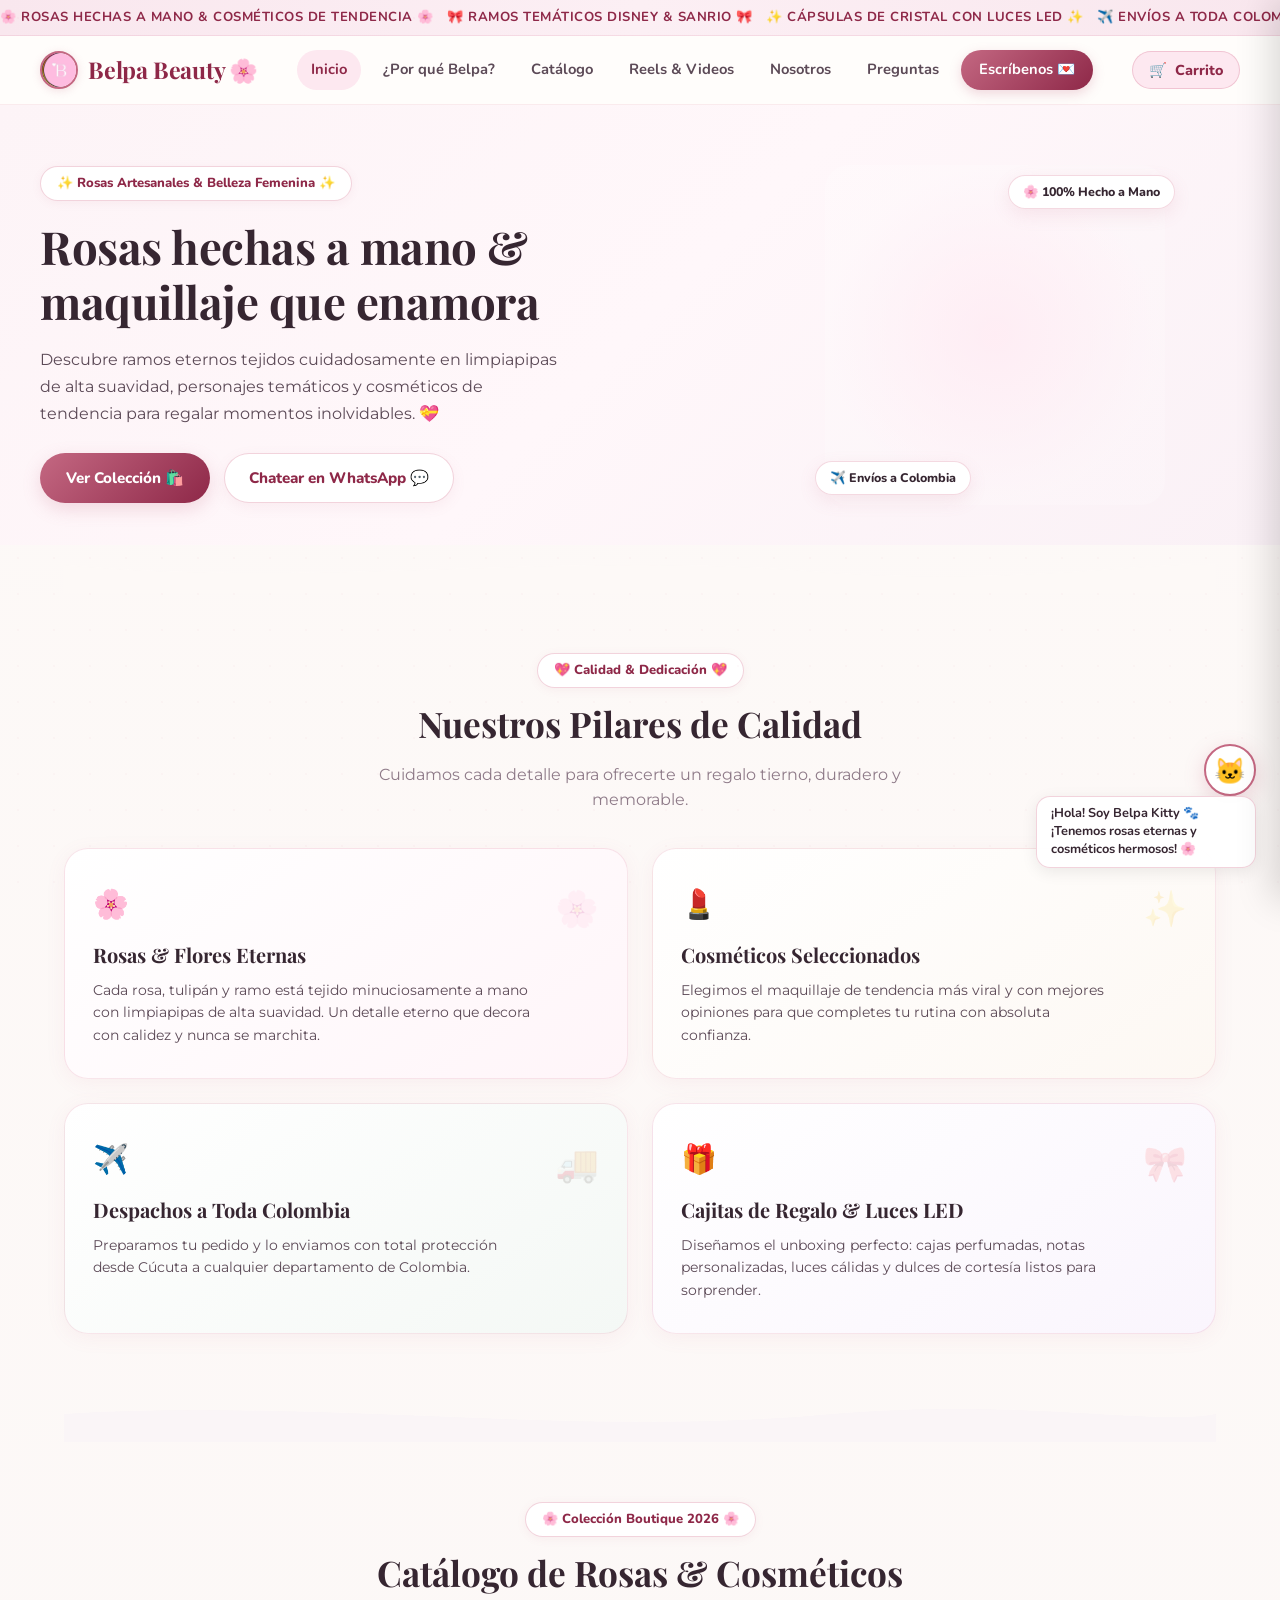
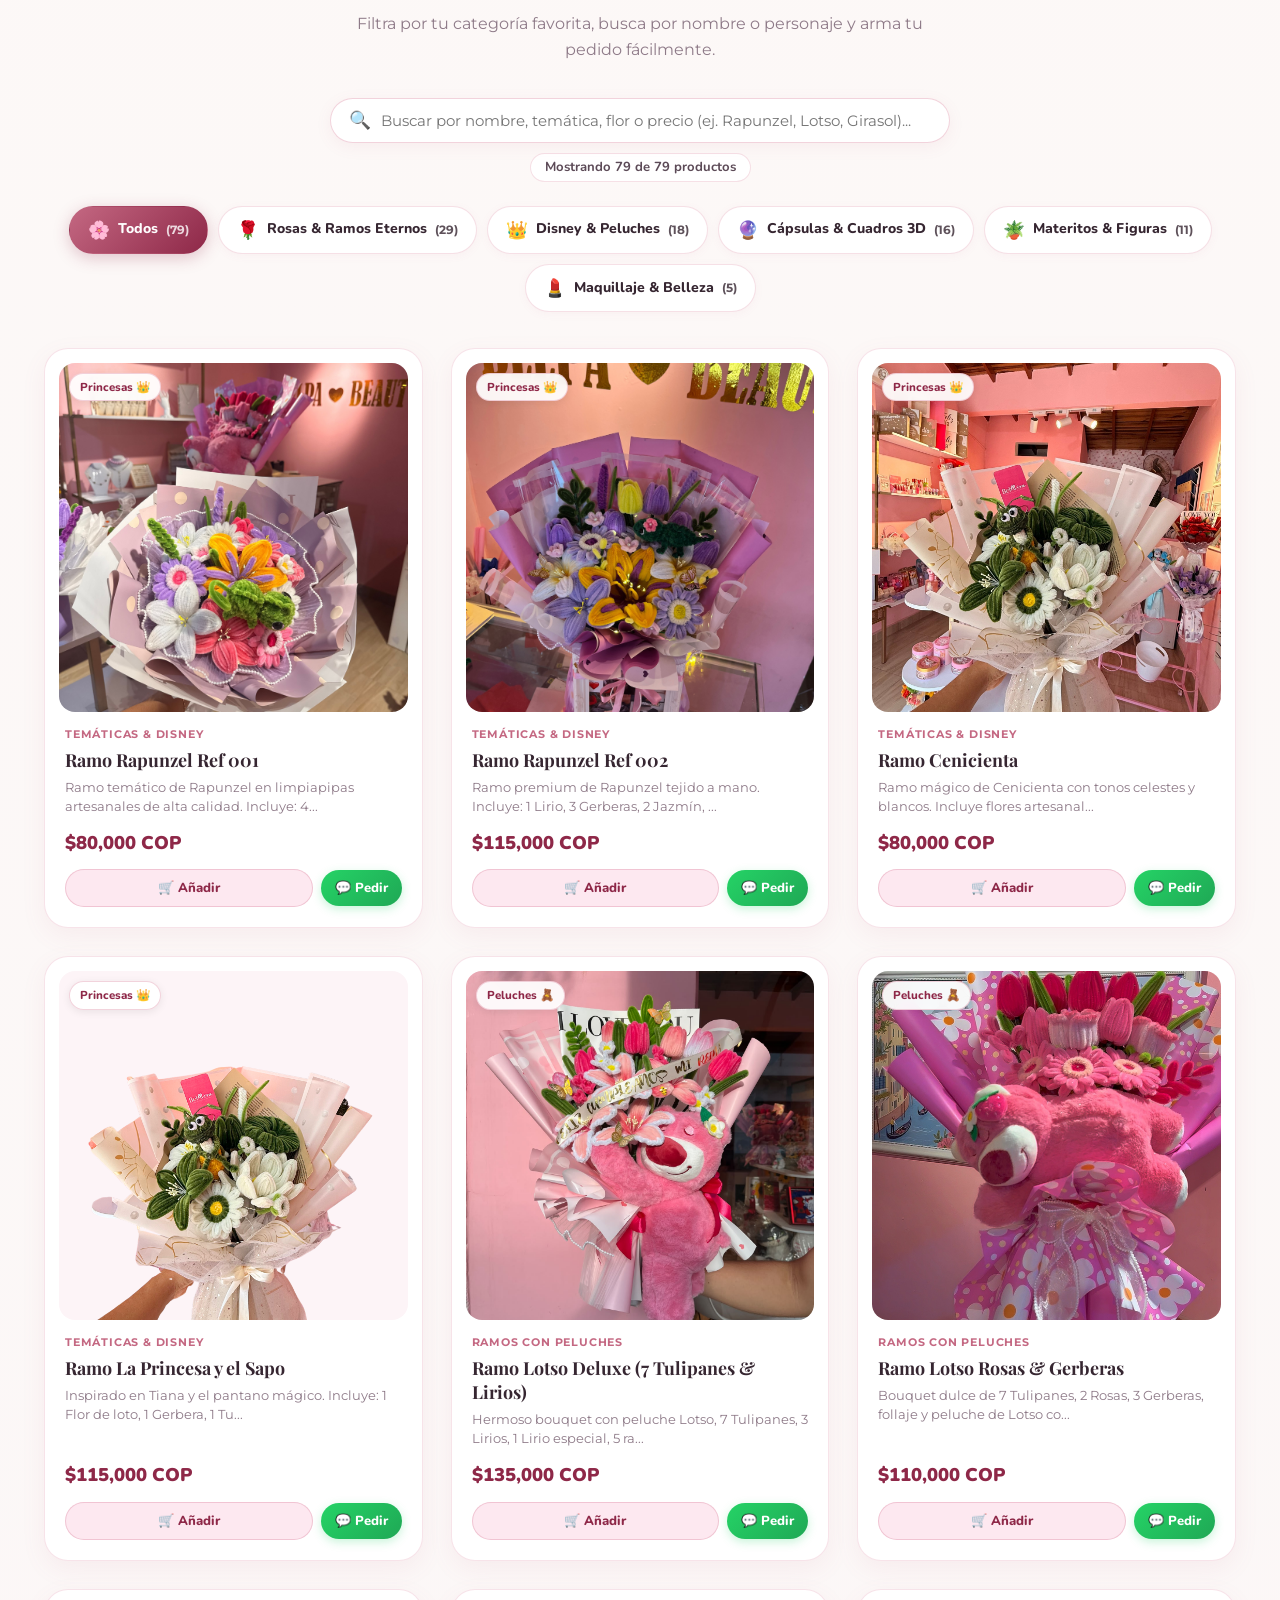
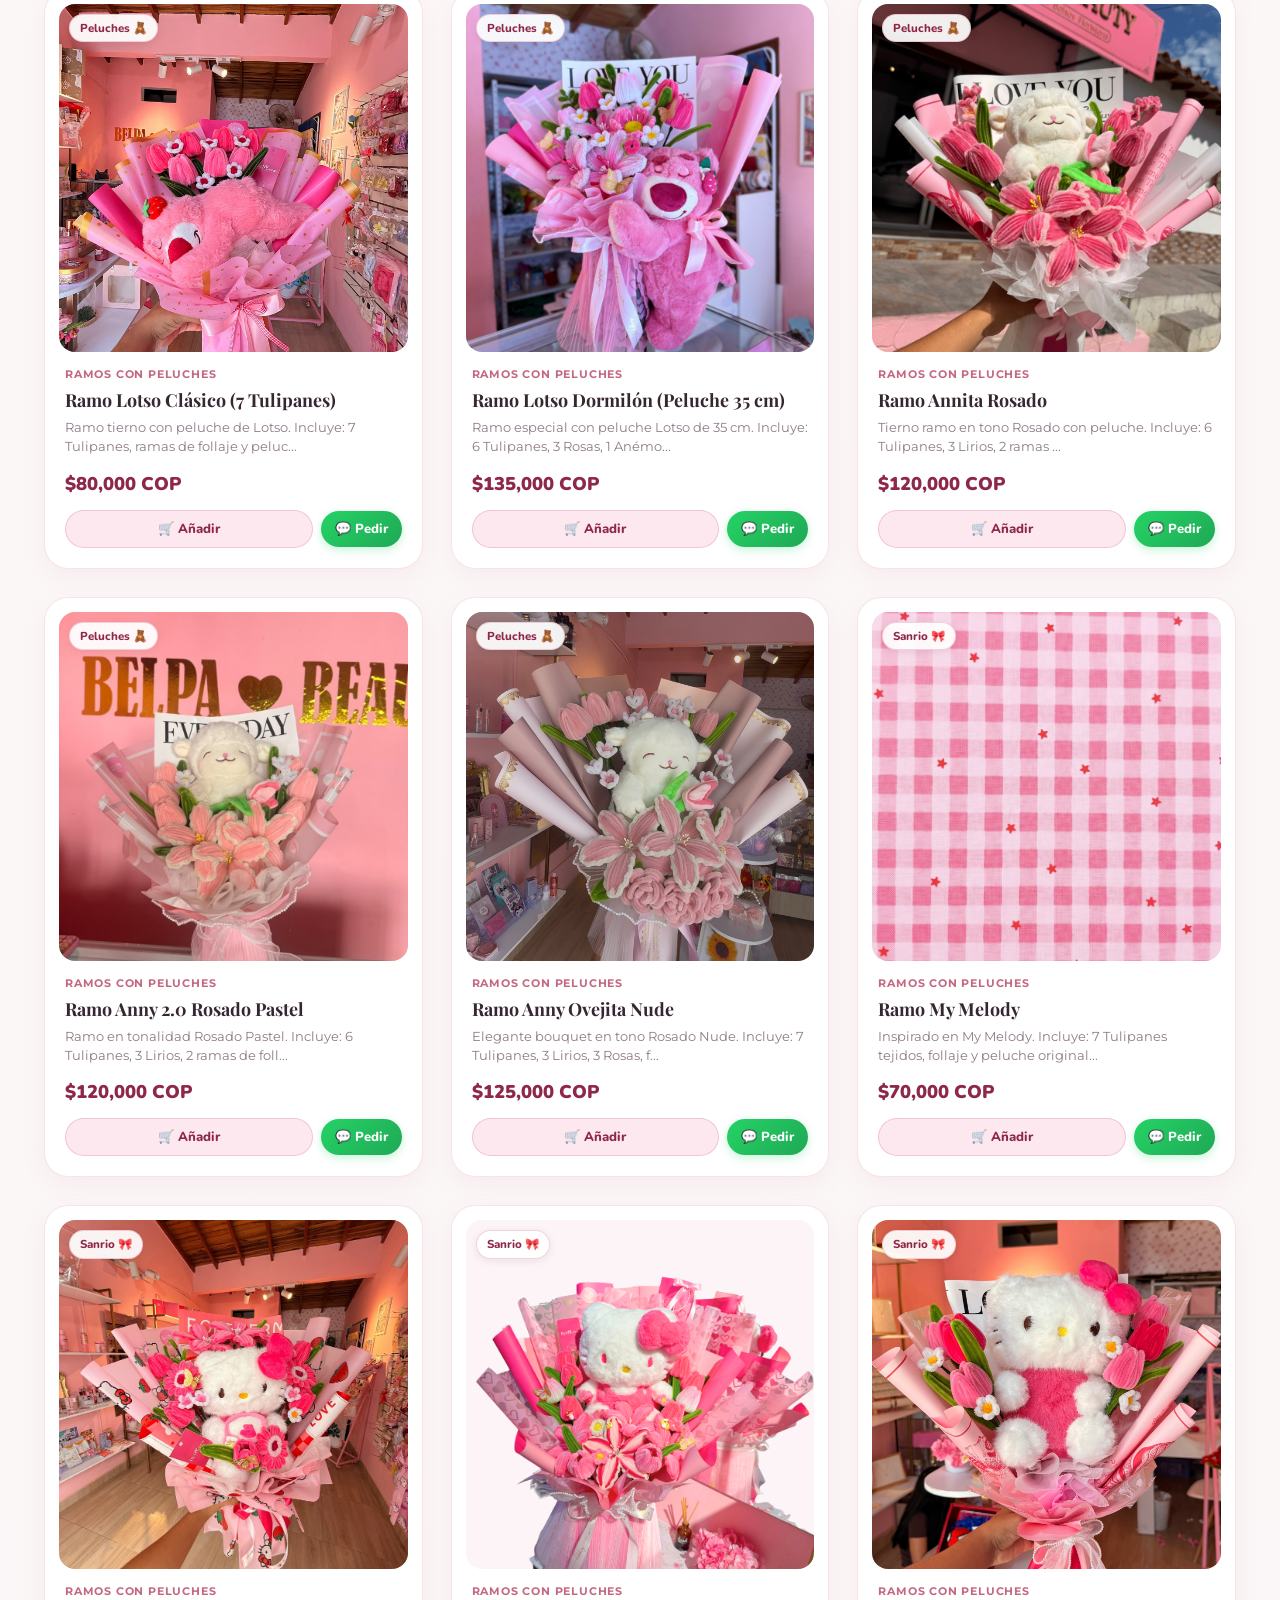
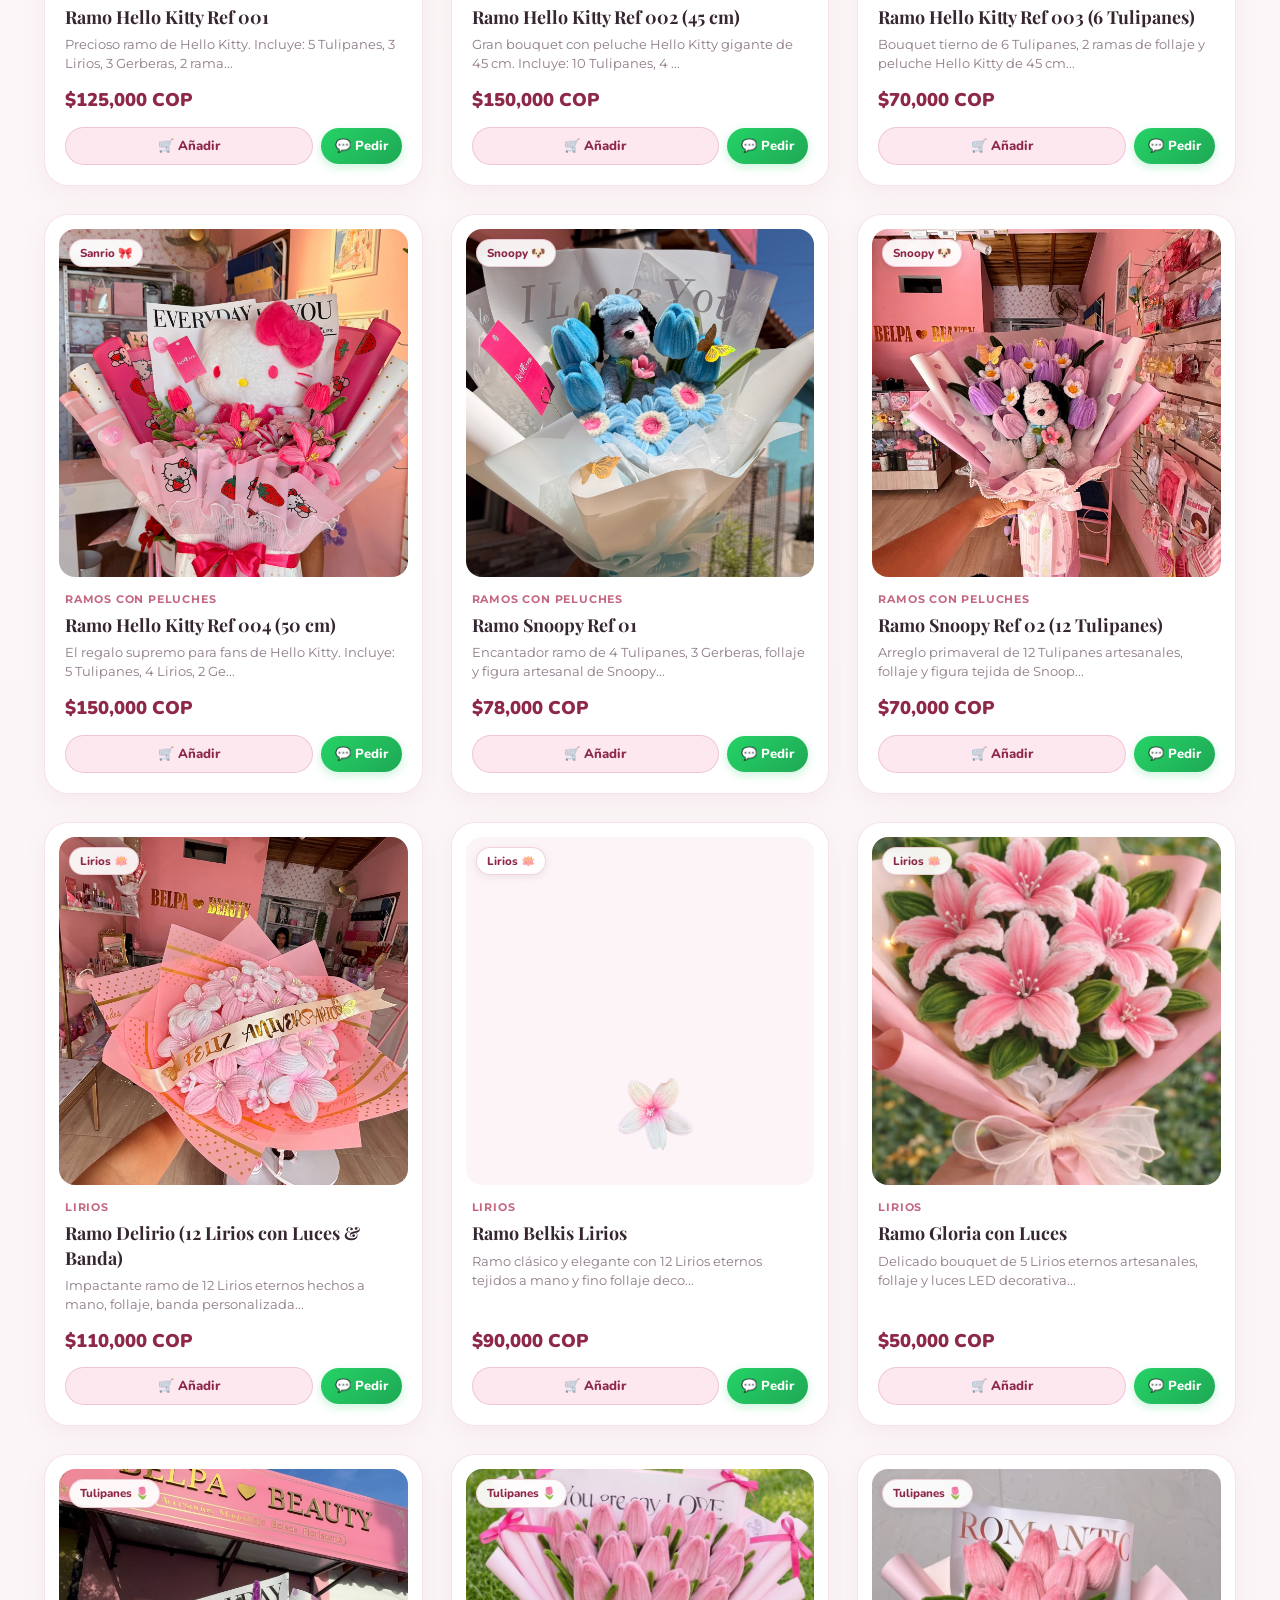
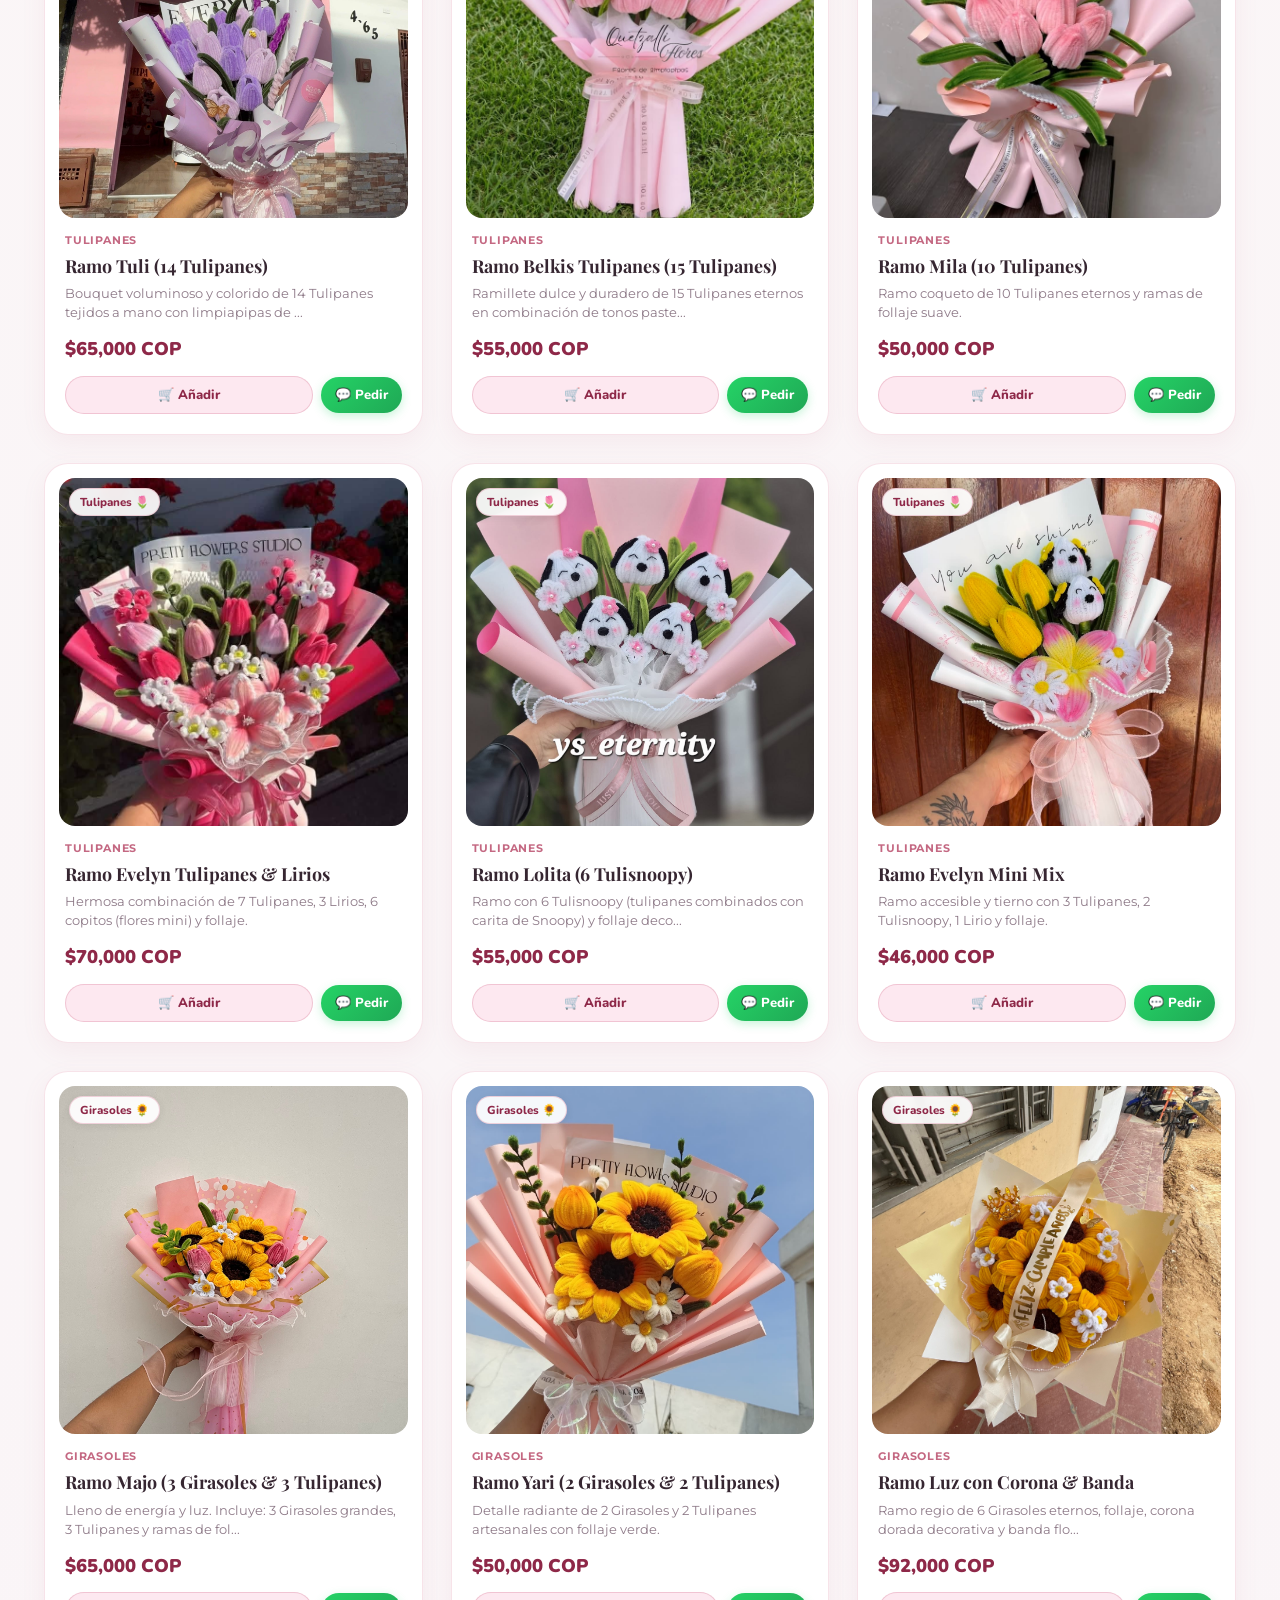
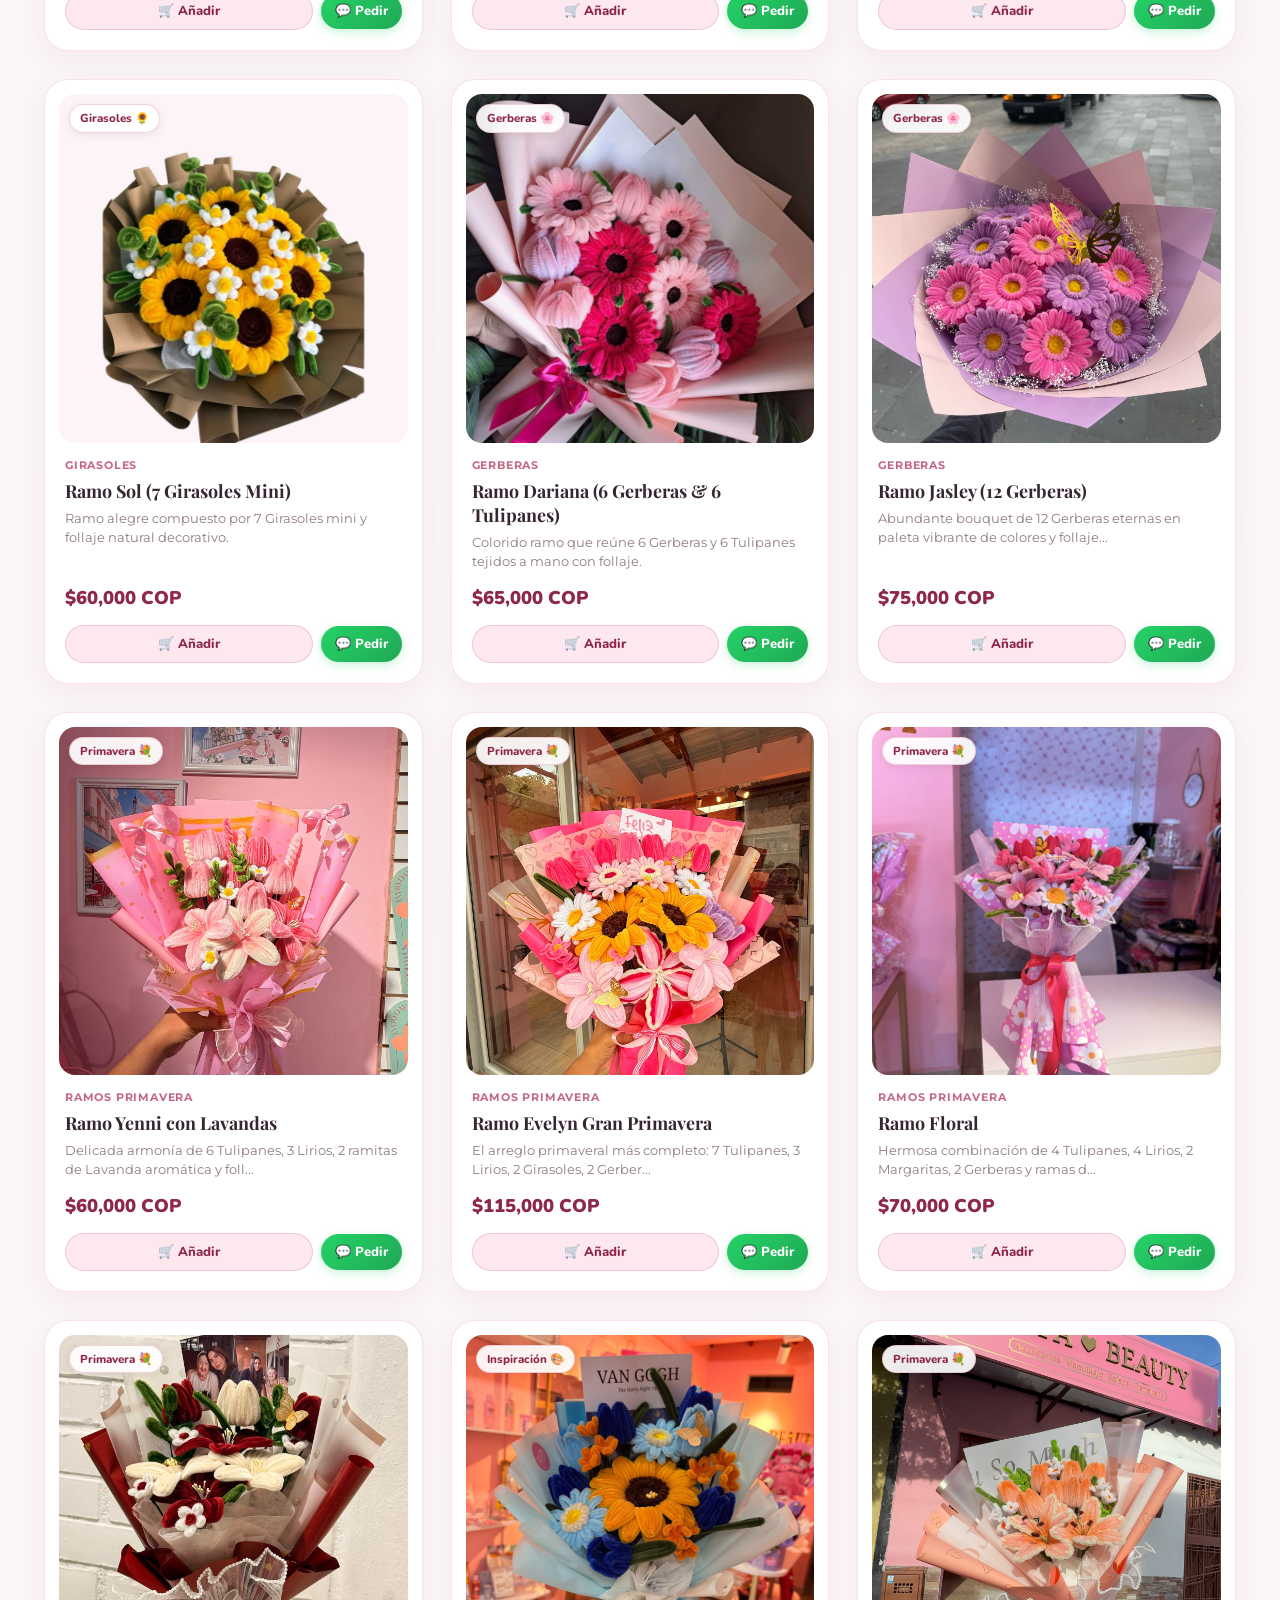
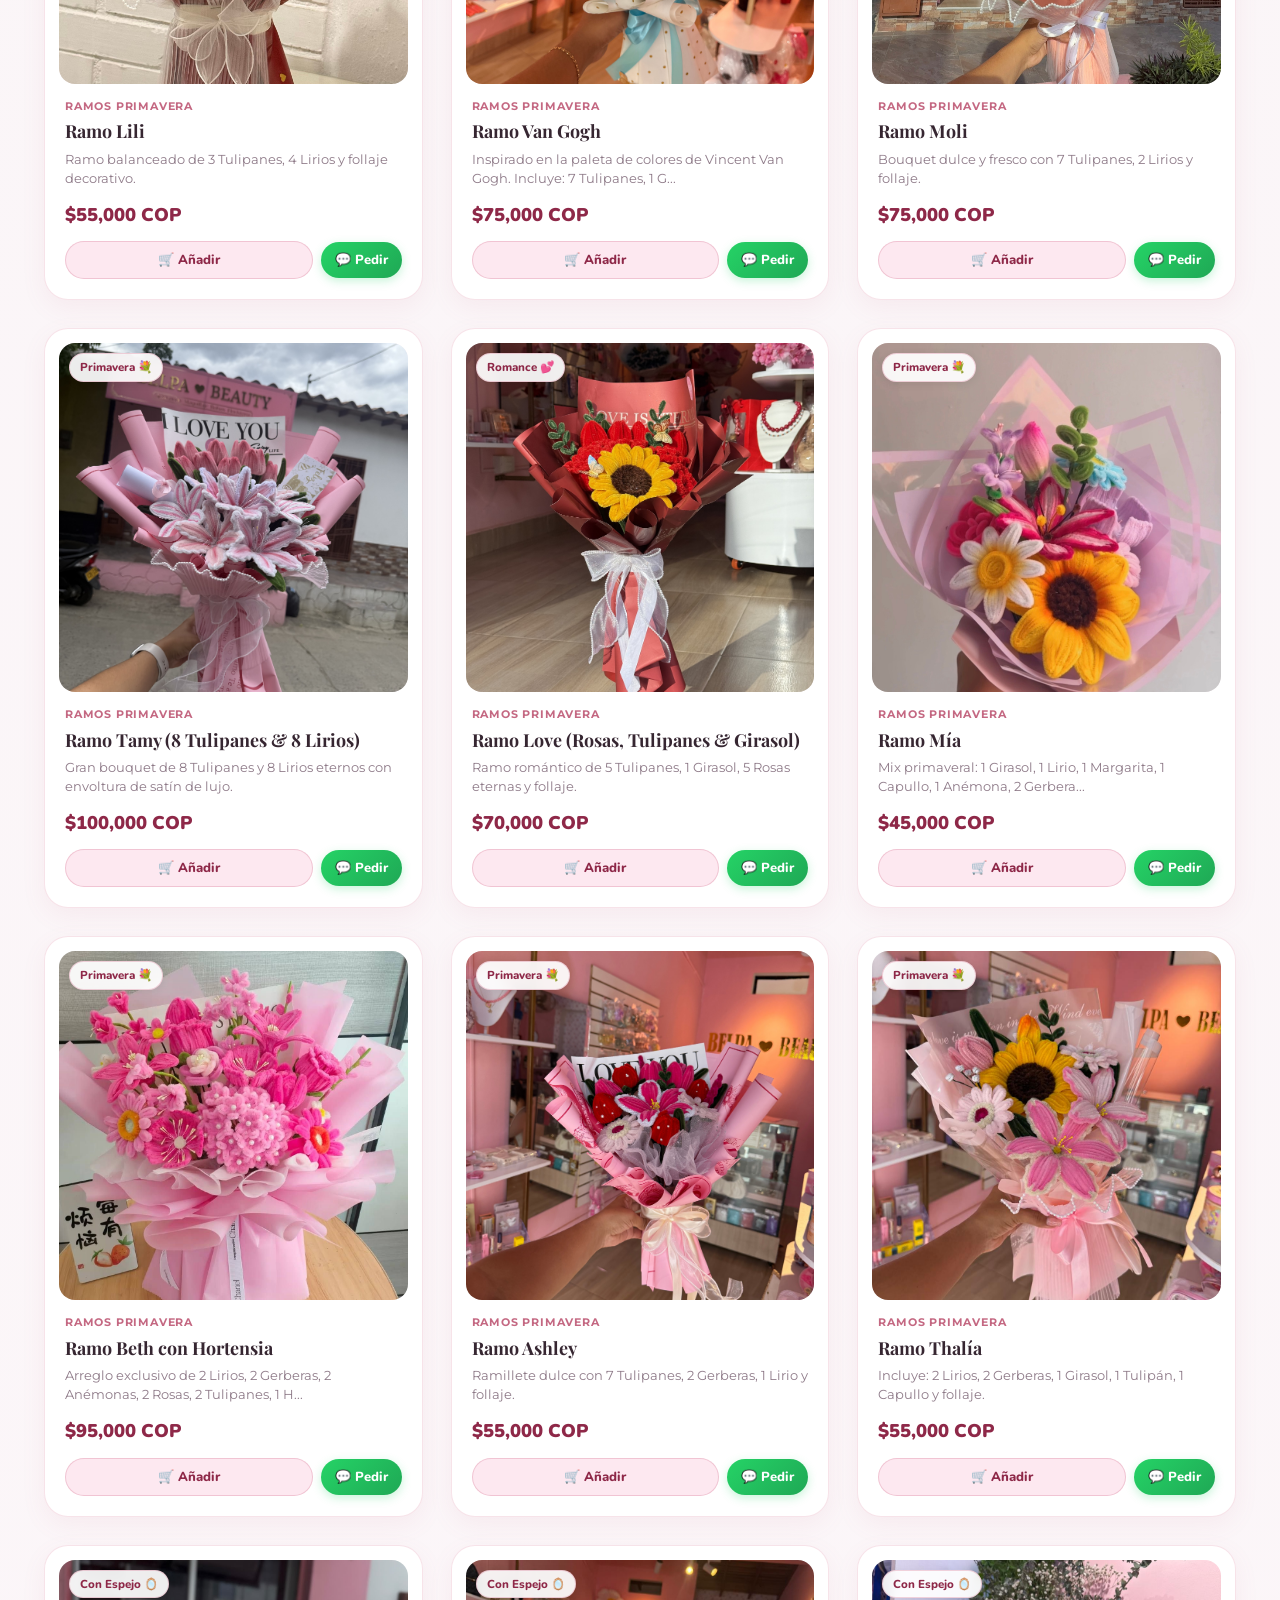
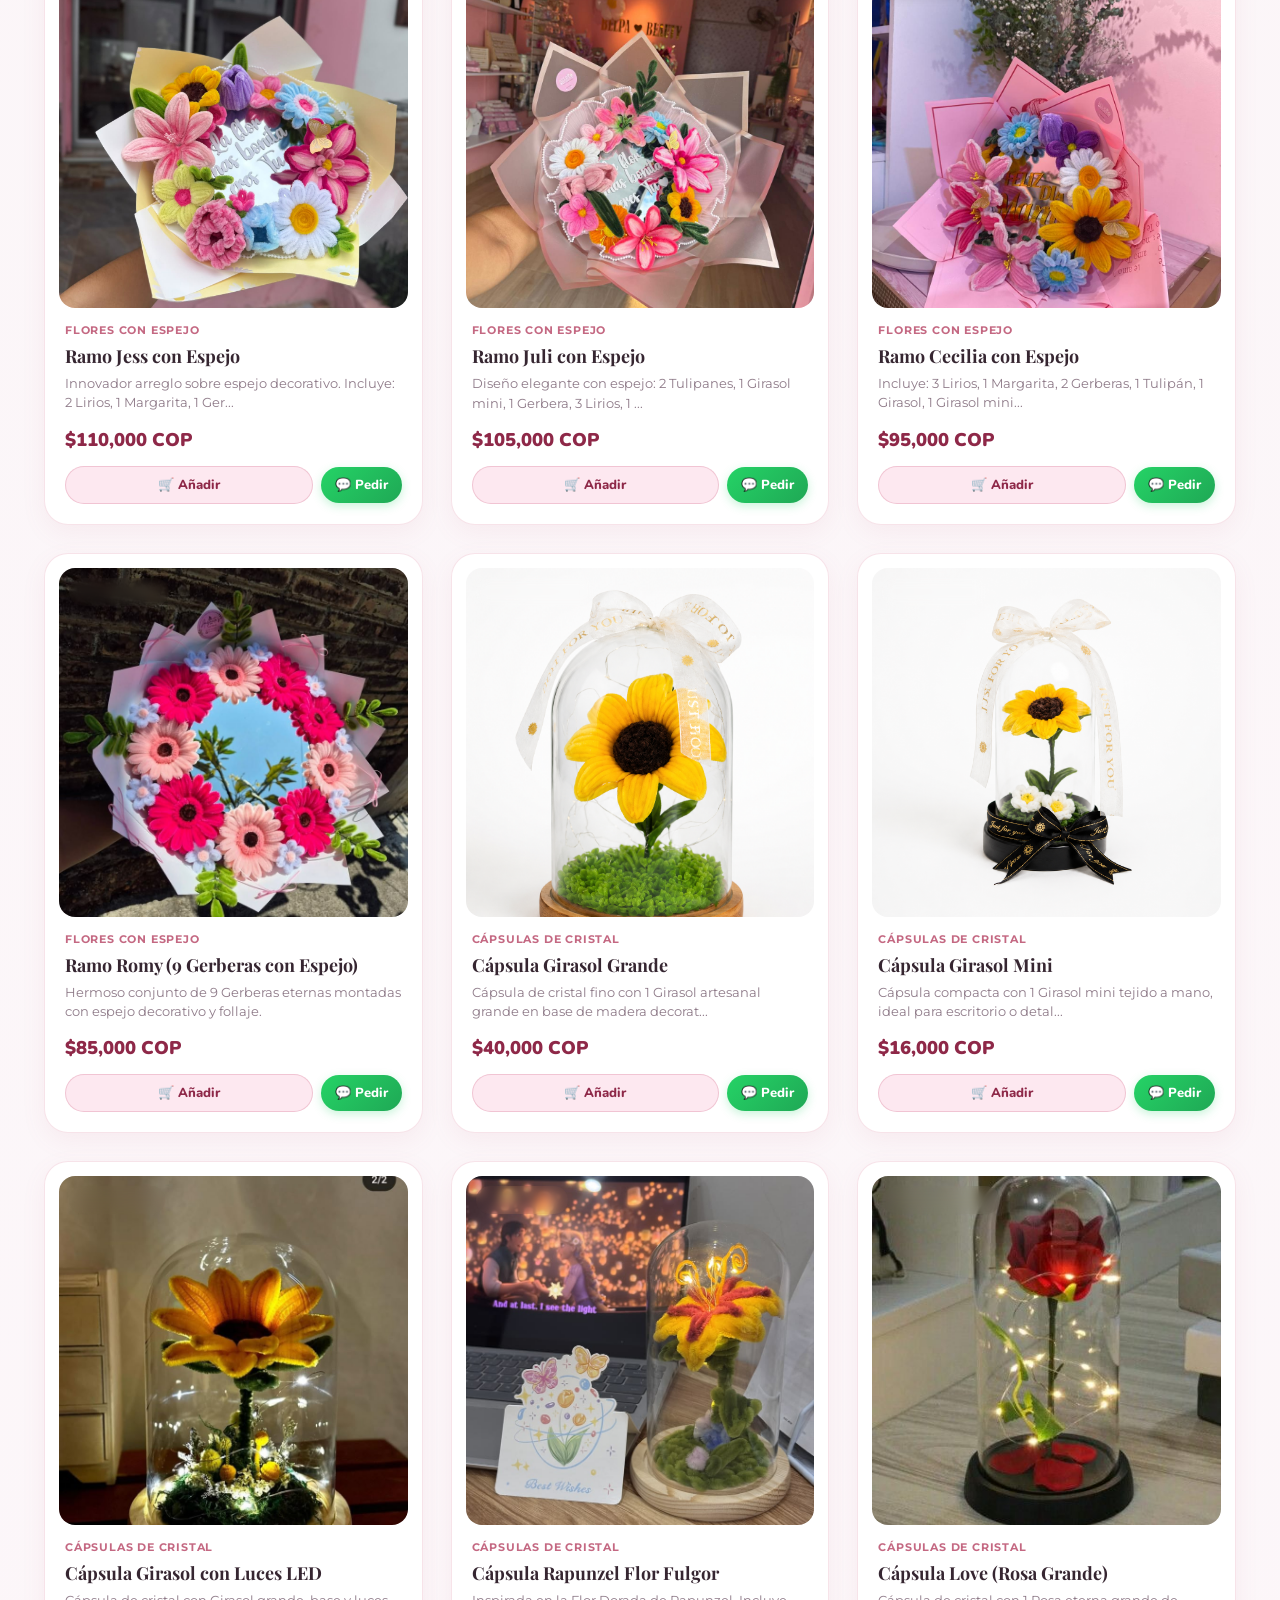
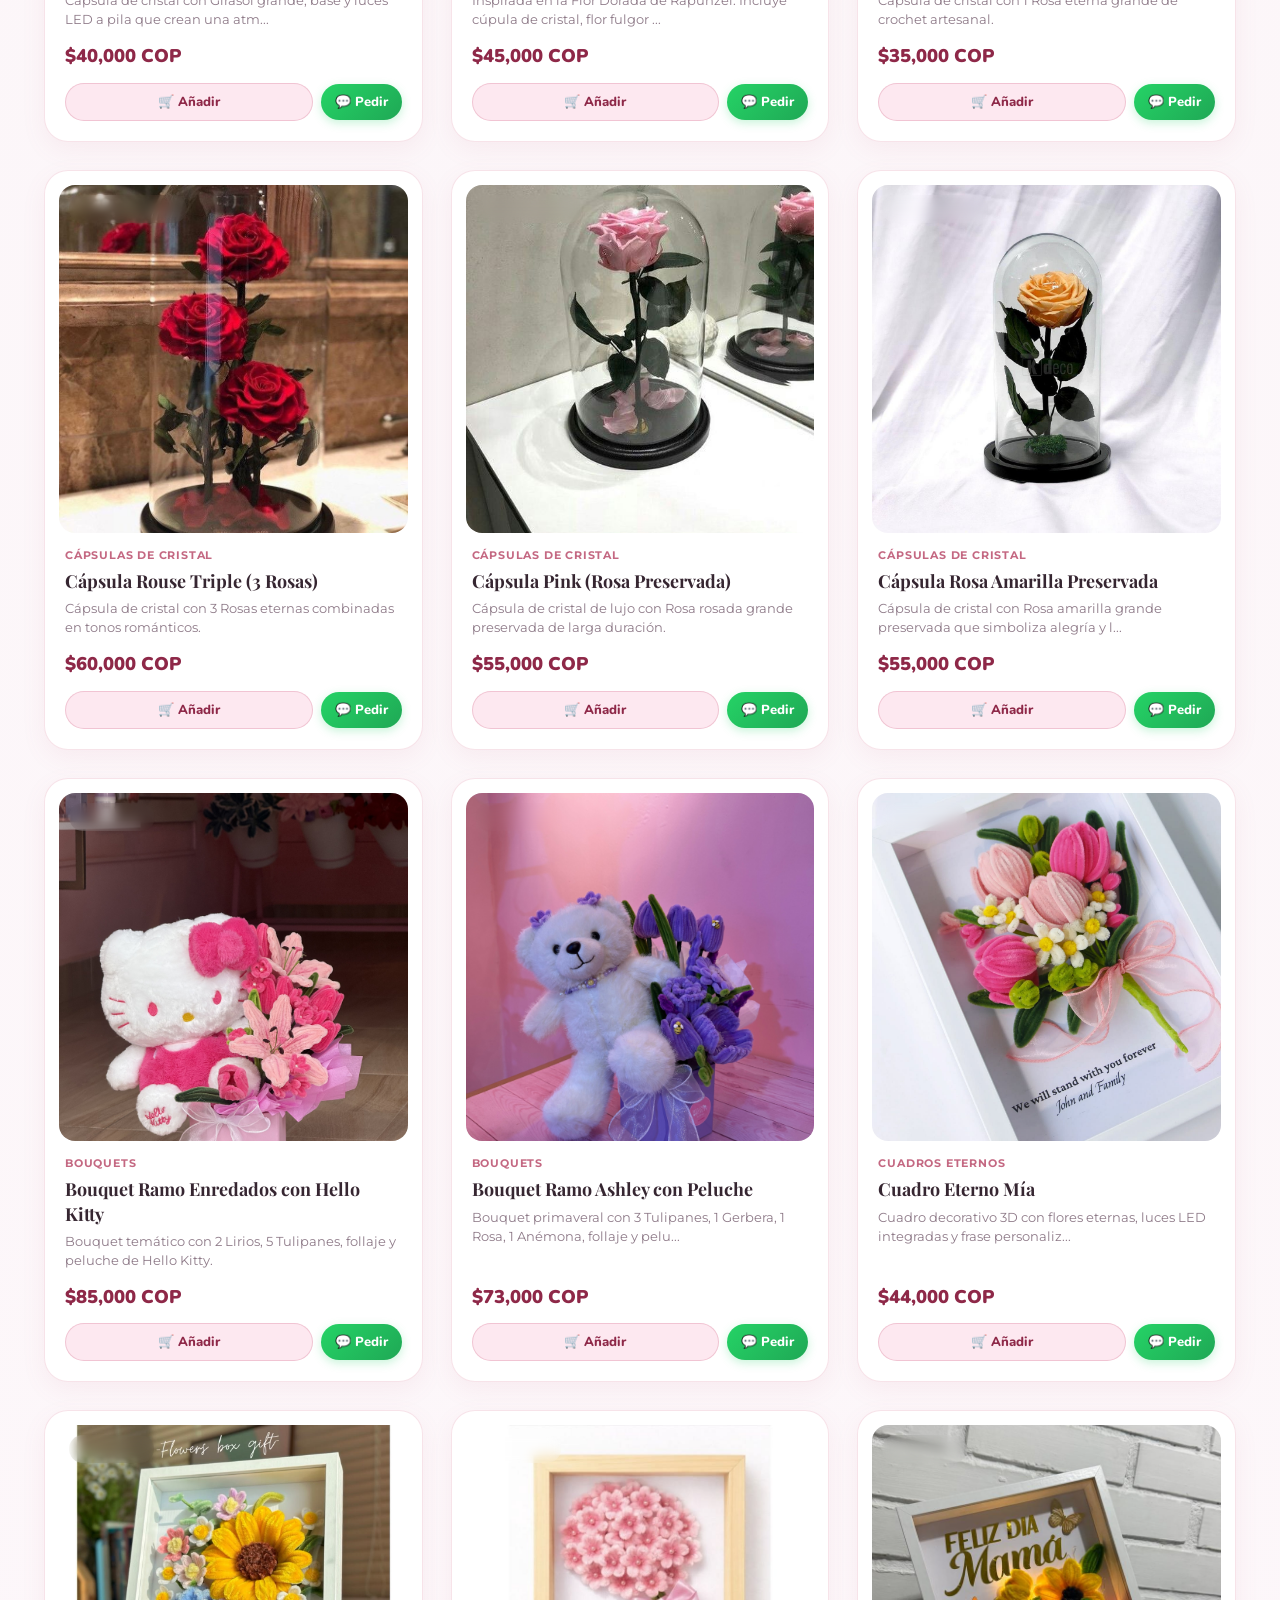
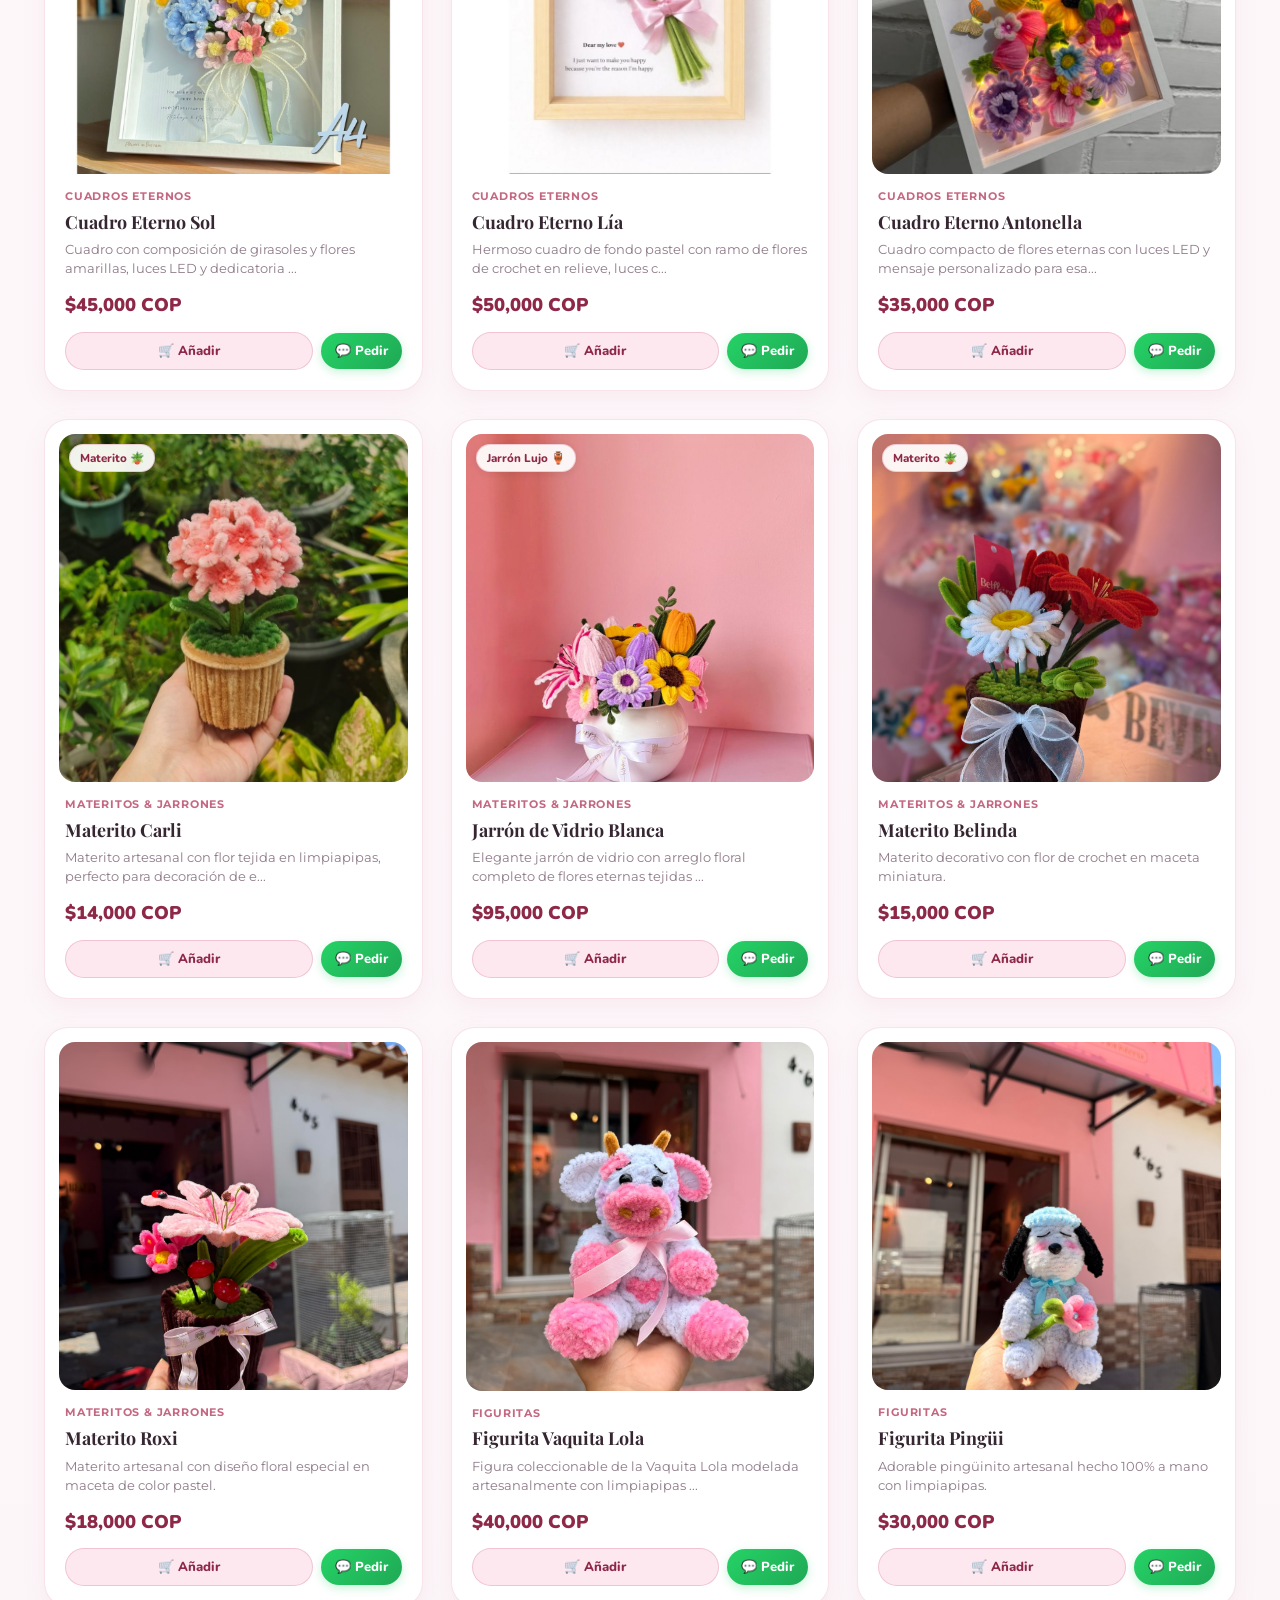
==== index.html @ 9e40545b "Enhance Instagram Reels and Inspiration section with aesthetic cards and customizable config" ====
<!DOCTYPE html>
<html lang="es">
<head>
    <meta charset="UTF-8">
    <meta name="viewport" content="width=device-width, initial-scale=1.0">
    <title>Belpa Beauty | Rosas Hechas a Mano, Regalos & Maquillaje</title>
    <!-- Meta SEO -->
    <meta name="description" content="Boutique femenina de rosas eternas hechas a mano en limpiapipas, ramos temáticos, cápsulas de cristal con luces y maquillaje viral en Cúcuta con envíos a toda Colombia.">
    <meta name="keywords" content="rosas hechas a mano, flores limpiapipas, ramos eternos, maquillaje cucuta, regalos personalizados, belpa beauty, belflora">
    <link rel="icon" type="image/jpg" href="assets/logo.jpg">
    <!-- Google Fonts -->
    <link rel="preconnect" href="https://fonts.googleapis.com">
    <link rel="preconnect" href="https://fonts.gstatic.com" crossorigin>
    <link href="https://fonts.googleapis.com/css2?family=Montserrat:ital,wght@0,300;0,400;0,500;0,600;0,700;1,400&family=Nunito:ital,wght@0,400;0,600;0,700;0,800;0,900;1,400&family=Playfair+Display:ital,wght@0,400;0,500;0,600;0,700;0,800;1,400;1,600&display=swap" rel="stylesheet">
    <link rel="stylesheet" href="style.css">
    <!-- Three.js for 3D procedural flower -->
    <script src="https://cdnjs.cloudflare.com/ajax/libs/three.js/r128/three.min.js"></script>
</head>
<body>

    <!-- Skip link for keyboard accessibility -->
    <a href="#catalogo" class="skip-link">Saltar al catálogo principal</a>

    <!-- Sparkle Particles Container -->
    <div id="sparkle-container"></div>

    <!-- Top Announcement Marquee Bar -->
    <div class="top-marquee-bar">
        <div class="marquee-content">
            🌸 ROSAS HECHAS A MANO & COSMÉTICOS DE TENDENCIA 🌸 &nbsp;&nbsp;🎀 RAMOS TEMÁTICOS DISNEY & SANRIO 🎀 &nbsp;&nbsp;✨ CÁPSULAS DE CRISTAL CON LUCES LED ✨ &nbsp;&nbsp;✈️ ENVÍOS A TODA COLOMBIA ✈️ &nbsp;&nbsp;💌 DOMICILIOS EN CÚCUTA 💌 &nbsp;&nbsp;💖 PEDIDOS PERSONALIZADOS POR WHATSAPP 💖 &nbsp;&nbsp;⭐ BELPA BEAUTY & BELFLORA ⭐ &nbsp;&nbsp;
        </div>
    </div>

    <!-- Floating Minimalist Mascot Widget -->
    <div class="belpa-mascot-container" id="belpa-mascot-container">
        <button class="belpa-mascot" id="belpa-mascot" aria-label="Mascota interactiva Belpa Kitty">🐱</button>
        <div class="mascot-speech-bubble" id="mascot-speech-bubble">¡Hola! Soy Belpa Kitty 🐾 ¡Tenemos rosas eternas y cosméticos hermosos! 🌸</div>
    </div>

    <!-- Floating Cart Button -->
    <button class="floating-cart-btn trigger-open-cart" id="floating-cart-btn" aria-label="Ver carrito de compras" style="display:none;">
        <span class="cart-btn-icon">🛒</span>
        <span class="cart-badge-count">0</span>
    </button>

    <!-- Header Navigation -->
    <header class="header">
        <div class="header-container">
            <a href="#" class="logo-area">
                <img src="assets/logo.jpg" alt="Belpa Beauty Logo" class="brand-logo" width="38" height="38" style="object-fit:cover;">
                <span class="brand-name">Belpa Beauty 🌸</span>
            </a>
            
            <nav class="nav-menu" id="nav-menu">
                <a href="#inicio" class="nav-link active">Inicio</a>
                <a href="#detalles" class="nav-link">¿Por qué Belpa?</a>
                <a href="#catalogo" class="nav-link">Catálogo</a>
                <a href="#accion" class="nav-link">Reels & Videos</a>
                <a href="#nosotros" class="nav-link">Nosotros</a>
                <a href="#faq" class="nav-link">Preguntas</a>
                <a href="#contacto" class="nav-link btn-header-contact">Escríbenos 💌</a>
            </nav>

            <div class="header-right-actions">
                <button class="header-cart-btn trigger-open-cart" aria-label="Abrir Carrito">
                    <span class="header-cart-icon">🛒</span>
                    <span class="header-cart-text">Carrito</span>
                    <span class="cart-badge-count">0</span>
                </button>
                <button class="mobile-menu-btn" id="mobile-menu-btn" aria-label="Abrir menú">
                    <span class="hamburger-line line-1"></span>
                    <span class="hamburger-line line-2"></span>
                    <span class="hamburger-line line-3"></span>
                </button>
            </div>
        </div>
    </header>

    <!-- Main Content -->
    <main>
        
        <!-- Hero Section -->
        <section id="inicio" class="hero">
            <div class="hero-container">
                <div class="hero-content">
                    <span class="hero-badge">✨ Rosas Artesanales & Belleza Femenina ✨</span>
                    <h1 class="hero-title">Rosas hechas a mano & maquillaje que enamora</h1>
                    <p class="hero-description">
                        Descubre ramos eternos tejidos cuidadosamente en limpiapipas de alta suavidad, personajes temáticos y cosméticos de tendencia para regalar momentos inolvidables. 💝
                    </p>
                    <div class="hero-buttons">
                        <a href="#catalogo" class="btn-primary-premium">Ver Colección 🛍️</a>
                        <a href="https://wa.me/message/Z4TVXHB3UPMRI1" target="_blank" rel="noreferrer" class="btn-secondary-premium">Chatear en WhatsApp 💬</a>
                    </div>
                </div>
                <div class="hero-image-area">
                    <div class="hero-3d-canvas-container" id="hero-3d-canvas-container">
                        <canvas id="hero-3d-canvas" width="340" height="340" style="display:block;"></canvas>
                        <img src="assets/hero_main.jpg" alt="Belpa Beauty" class="hero-fallback-img" id="hero-fallback-img" width="340" height="340" style="display:none;">
                        <div class="collage-badge tag-handmade">🌸 100% Hecho a Mano</div>
                        <div class="collage-badge tag-shipping">✈️ Envíos a Colombia</div>
                    </div>
                </div>
            </div>
        </section>

        <!-- Wave divider -->
        <div class="wave-divider">
            <svg viewBox="0 0 1440 60" fill="none" xmlns="http://www.w3.org/2000/svg" style="display:block;">
                <path d="M0,25 C320,55 640,5 960,35 C1200,50 1360,20 1440,25 L1440,60 L0,60 Z" fill="#FDF9F7"></path>
            </svg>
        </div>

        <!-- Features Bento Section -->
        <section id="detalles" class="features-section">
            <div class="section-header">
                <span class="section-tag-badge">💖 Calidad & Dedicación 💖</span>
                <h2 class="section-title">Nuestros Pilares de Calidad</h2>
                <p class="section-subtitle">Cuidamos cada detalle para ofrecerte un regalo tierno, duradero y memorable.</p>
            </div>
            
            <div class="features-grid">
                <div class="feature-card pink-gradient">
                    <div class="card-content">
                        <span class="card-icon">🌸</span>
                        <h3>Rosas & Flores Eternas</h3>
                        <p>Cada rosa, tulipán y ramo está tejido minuciosamente a mano con limpiapipas de alta suavidad. Un detalle eterno que decora con calidez y nunca se marchita.</p>
                    </div>
                    <div class="card-decoration">🌸</div>
                </div>
                
                <div class="feature-card sand-gradient">
                    <div class="card-content">
                        <span class="card-icon">💄</span>
                        <h3>Cosméticos Seleccionados</h3>
                        <p>Elegimos el maquillaje de tendencia más viral y con mejores opiniones para que completes tu rutina con absoluta confianza.</p>
                    </div>
                    <div class="card-decoration">✨</div>
                </div>
                
                <div class="feature-card sage-gradient">
                    <div class="card-content">
                        <span class="card-icon">✈️</span>
                        <h3>Despachos a Toda Colombia</h3>
                        <p>Preparamos tu pedido y lo enviamos con total protección desde Cúcuta a cualquier departamento de Colombia.</p>
                    </div>
                    <div class="card-decoration">🚚</div>
                </div>

                <div class="feature-card purple-gradient">
                    <div class="card-content">
                        <span class="card-icon">🎁</span>
                        <h3>Cajitas de Regalo & Luces LED</h3>
                        <p>Diseñamos el unboxing perfecto: cajas perfumadas, notas personalizadas, luces cálidas y dulces de cortesía listos para sorprender.</p>
                    </div>
                    <div class="card-decoration">🎀</div>
                </div>
            </div>
        </section>

        <!-- Wave divider -->
        <div class="wave-divider">
            <svg viewBox="0 0 1440 60" fill="none" xmlns="http://www.w3.org/2000/svg" style="display:block;">
                <path d="M0,25 C320,5 640,55 960,25 C1200,5 1360,40 1440,25 L1440,60 L0,60 Z" fill="#FAF5F7"></path>
            </svg>
        </div>

        <!-- Catalog Section -->
        <section id="catalogo" class="catalog-section">
            <div class="section-header">
                <span class="section-tag-badge">🌸 Colección Boutique 2026 🌸</span>
                <h2 class="section-title">Catálogo de Rosas & Cosméticos</h2>
                <p class="section-subtitle">Filtra por tu categoría favorita, busca por nombre o personaje y arma tu pedido fácilmente.</p>
            </div>

            <!-- Search and Filter Controls -->
            <div class="catalog-controls-container">
                <div class="catalog-search-wrapper">
                    <span class="search-icon">🔍</span>
                    <input type="text" id="catalog-search-input" class="catalog-search-input" placeholder="Buscar por nombre, temática, flor o precio (ej. Rapunzel, Lotso, Girasol)..." aria-label="Buscar productos">
                    <button id="catalog-search-clear" class="search-clear-btn" aria-label="Limpiar búsqueda" style="display:none;">✕</button>
                </div>
                <div class="catalog-status-row">
                    <span id="products-count-badge" class="products-count-badge">Cargando catálogo...</span>
                </div>
            </div>

            <!-- Visual Categories Selector Pills -->
            <div class="visual-categories-container" id="visual-categories-container">
                <!-- Inyectado dinámicamente con JavaScript -->
            </div>

            <!-- Product Grid -->
            <div class="product-grid" id="product-grid">
                <!-- Inyectado dinámicamente con JavaScript -->
            </div>
        </section>

        <!-- Reels & Inspiración Section (Instagram / Pinterest Aesthetic) -->
        <section id="accion" class="reels-inspiration-section">
            <div class="section-header">
                <span class="section-tag-badge">✨ Un poquito de nuestra magia ✨</span>
                <h2 class="section-title">Inspiración & Reels en Instagram</h2>
                <p class="section-subtitle">Descubre el detrás de cámaras, nuestros procesos artesanales de rosas hechas a mano y el unboxing de cada pedido.</p>
            </div>
            
            <div class="reels-carousel-container">
                <div class="reels-grid" id="instagram-reels-container">
                    <!-- Se inyecta dinámicamente desde app.js (fácilmente configurable) -->
                </div>
            </div>

            <div class="reels-cta-wrapper">
                <a href="https://www.instagram.com/belflora.co" target="_blank" rel="noreferrer" class="btn-instagram-profile" id="btn-instagram-profile">
                    <span class="insta-icon">📷</span>
                    <span>Ver más en Instagram ♡</span>
                </a>
            </div>
        </section>

        <!-- About Us Section -->
        <section id="nosotros" class="about-section">
            <div class="about-grid">
                <div class="about-image-wrapper">
                    <img src="assets/about_us.jpg" alt="Sobre Belpa Beauty" class="about-img" loading="lazy">
                </div>
                <div class="about-content">
                    <span class="hero-badge">Nuestra Historia 💖</span>
                    <h2 class="section-title text-left">Creando momentos inolvidables</h2>
                    <p>Belpa Beauty y BelFlora nacieron con el propósito de transformar un detalle en un recuerdo duradero. Cada uno de nuestros ramos de flores eternas en limpiapipas y combinaciones de cosméticos está pensado para regalar sonrisas y amor genuino.</p>
                    <div class="about-points">
                        <div class="about-point">🌸 <strong>Flores en Limpiapipas:</strong> Suaves, coloridas y duraderas por años sin marchitarse.</div>
                        <div class="about-point">👑 <strong>Diseños Personalizados:</strong> Creamos tu ramo a la medida de tu personaje o estilo favorito.</div>
                        <div class="about-point">✈️ <strong>Hecho en Cúcuta:</strong> Con envíos seguros y protegidos a nivel nacional.</div>
                    </div>
                </div>
            </div>
        </section>

        <!-- FAQ Section -->
        <section id="faq" class="faq-section">
            <div class="section-header">
                <span class="section-tag-badge">❓ Ayuda & Respuestas ❓</span>
                <h2 class="section-title">Preguntas Frecuentes</h2>
                <p class="section-subtitle">Resolvemos todas tus dudas sobre pagos, entregas y personalizaciones.</p>
            </div>
            
            <div class="faq-grid">
                <div class="faq-card">
                    <button class="faq-question">¿Qué medios de pago aceptan? <span>➕</span></button>
                    <div class="faq-answer">
                        <p>Aceptamos transferencias por Nequi, Daviplata, Bancolombia y pago contra entrega o efectivo si te encuentras en la ciudad de Cúcuta.</p>
                    </div>
                </div>
                <div class="faq-card">
                    <button class="faq-question">¿Hacen entregas a domicilio? <span>➕</span></button>
                    <div class="faq-answer">
                        <p>¡Sí! Realizamos domicilios en toda el área metropolitana de Cúcuta y enviamos por transportadora asegurada a cualquier ciudad o municipio de Colombia.</p>
                    </div>
                </div>
                <div class="faq-card">
                    <button class="faq-question">¿Cuánto tiempo tarda la entrega? <span>➕</span></button>
                    <div class="faq-answer">
                        <p>Como cada flor y figura se teje artesanalmente a mano, el tiempo de despacho es de <strong>2 a 3 días hábiles</strong>. Recomendamos pedir con anticipación para fechas especiales.</p>
                    </div>
                </div>
                <div class="faq-card">
                    <button class="faq-question">¿Puedo personalizar los colores y la dedicatoria? <span>➕</span></button>
                    <div class="faq-answer">
                        <p>¡Totalmente! Puedes elegir la combinación de colores de las flores, el papel de envoltura, y enviarnos la frase o dedicatoria para incluir en la tarjeta de regalo sin costo adicional.</p>
                    </div>
                </div>
            </div>
        </section>

        <!-- Contact Section -->
        <section id="contacto" class="contact-section">
            <div class="section-header">
                <span class="section-tag-badge">💌 Escríbenos Directo 💌</span>
                <h2 class="section-title">¿Tienes un Pedido Especial en Mente?</h2>
                <p class="section-subtitle">Escríbenos directamente y te asesoramos para armar el regalo perfecto.</p>
            </div>
            
            <form id="contact-form" class="contact-form-card">
                <div class="form-group">
                    <label for="name">Tu Nombre:</label>
                    <input type="text" id="name" required placeholder="Ej. Valentina Gómez">
                </div>
                <div class="form-group">
                    <label for="message-text">¿Qué arreglo o producto te gustaría cotizar?:</label>
                    <textarea id="message-text" rows="4" required placeholder="Cuéntanos el modelo de flores, colores o fecha especial..."></textarea>
                </div>
                <button type="submit" class="btn-primary-premium w-full">Enviar Consulta por WhatsApp 💬</button>
            </form>
        </section>

    </main>

    <!-- Footer -->
    <footer class="footer">
        <div class="footer-container">
            <div class="footer-brand">
                <span class="brand-name">Belpa Beauty & BelFlora 🌸</span>
                <p>Flores eternas artesanales y regalos personalizados con amor.</p>
                <p class="footer-location">📍 Cúcuta, Norte de Santander - Colombia</p>
                <p class="footer-social"><a href="https://www.tiktok.com/@belflora.co?_r=1&_t=ZS-9864qTXpjMr" target="_blank" rel="noreferrer">🎵 TikTok: @belflora.col</a></p>
            </div>
            <div class="footer-links">
                <a href="#inicio">Inicio</a>
                <a href="#catalogo">Catálogo</a>
                <a href="#faq">Preguntas</a>
                <a href="https://wa.me/message/Z4TVXHB3UPMRI1" target="_blank" rel="noreferrer">WhatsApp</a>
            </div>
        </div>
        <div class="footer-bottom">
            <p>&copy; 2026 Belpa Beauty & BelFlora. Todos los derechos reservados.</p>
        </div>
    </footer>

    <!-- Shopping Cart Drawer -->
    <div class="cart-drawer-overlay" id="cart-drawer-overlay"></div>
    <aside class="cart-drawer" id="cart-drawer" aria-label="Carrito de compras">
        <div class="cart-drawer-header">
            <div class="cart-drawer-title">
                <h3>Tu Carrito de Regalos 🛍️</h3>
                <span class="cart-drawer-count" id="cart-drawer-items-count">(0)</span>
            </div>
            <button class="cart-drawer-close" id="cart-drawer-close" aria-label="Cerrar carrito">✕</button>
        </div>

        <div class="cart-drawer-body" id="cart-items-list">
            <!-- Inyectado dinámicamente con JavaScript -->
        </div>

        <div class="cart-drawer-footer" id="cart-drawer-footer">
            <div class="cart-checkout-details">
                <div class="cart-form-field">
                    <label for="cart-client-name">Tu Nombre:</label>
                    <input type="text" id="cart-client-name" placeholder="Ej. Daniela Pérez" class="cart-input">
                </div>
                <div class="cart-form-field">
                    <label for="cart-delivery-method">Método de Entrega:</label>
                    <select id="cart-delivery-method" class="cart-select">
                        <option value="Cúcuta (Domicilio)">🛵 Domicilio en Cúcuta</option>
                        <option value="Envío Nacional (Colombia)">✈️ Envío Nacional (Colombia)</option>
                        <option value="Recoger en punto (Cúcuta)">📍 Recoger en persona</option>
                    </select>
                </div>
                <div class="cart-form-field">
                    <label for="cart-client-address">Dirección / Ciudad:</label>
                    <input type="text" id="cart-client-address" placeholder="Ej. Barrio Los Pinos, Cúcuta" class="cart-input">
                </div>
                <div class="cart-form-field">
                    <label for="cart-client-notes">Mensaje para tarjeta o nota especial (Opcional):</label>
                    <input type="text" id="cart-client-notes" placeholder="Ej. 'Feliz Cumpleaños Mamá, con amor...'" class="cart-input">
                </div>
            </div>

            <div class="cart-subtotal-row">
                <span>Subtotal Productos:</span>
                <strong id="cart-subtotal-val">$0 COP</strong>
            </div>

            <button class="btn-checkout-whatsapp" id="cart-checkout-btn">
                <span>📲 Enviar Pedido por WhatsApp</span>
            </button>
            <p class="cart-secure-notice">🔒 Tu pedido se enviará organizado para coordinar pago y entrega.</p>
        </div>
    </aside>

    <!-- Quick View Modal -->
    <div class="quickview-modal" id="quickview-modal" role="dialog" aria-modal="true">
        <div class="modal-content">
            <button class="modal-close" id="modal-close" aria-label="Cerrar modal">✕</button>
            <div class="modal-body">
                <div class="modal-gallery">
                    <img src="" alt="" id="modal-main-img" class="modal-main-img">
                    <div class="modal-thumbnails" id="modal-thumbnails"></div>
                </div>
                <div class="modal-info">
                    <span class="product-badge modal-badge" id="modal-badge"></span>
                    <h3 class="modal-title" id="modal-title"></h3>
                    <div class="modal-price" id="modal-price"></div>
                    <p class="modal-description" id="modal-description"></p>
                    
                    <div class="modal-action-row">
                        <div class="quantity-selector">
                            <button class="qty-btn modal-qty-btn" id="modal-dec-btn" aria-label="Disminuir">-</button>
                            <span class="qty-val modal-qty-val" id="modal-qty-val">1</span>
                            <button class="qty-btn modal-qty-btn" id="modal-inc-btn" aria-label="Aumentar">+</button>
                        </div>
                        <button class="modal-add-btn" id="modal-add-cart-btn">
                            🛒 Añadir al Carrito
                        </button>
                        <button class="modal-buy-btn" id="modal-buy-btn">
                            💬 Pedir Directo
                        </button>
                    </div>
                </div>
            </div>
        </div>
    </div>

    <!-- Scripts -->
    <script src="app.js"></script>
</body>
</html>
---- style.css ----
/* ==========================================================================
   BELPA BEAUTY & BELFLORA - BOUTIQUE COQUETTE & FLORAL ROMÁNTICA 🌸🎀✨
   Estética Cute, Femenina, Delicada, Romántica y Moderna
   ========================================================================== */

/* ============================================================
   GOOGLE FONTS: Playfair Display + Montserrat + Nunito
   ============================================================ */
@import url('https://fonts.googleapis.com/css2?family=Montserrat:ital,wght@0,300;0,400;0,500;0,600;0,700;1,400&family=Nunito:ital,wght@0,400;0,600;0,700;0,800;0,900;1,400&family=Playfair+Display:ital,wght@0,400;0,500;0,600;0,700;0,800;1,400;1,600&display=swap');

/* ============================================================
   DESIGN TOKENS - PALETA ROSA PASTEL, CREMA & BURGUNDY ELEGANTE
   ============================================================ */
:root {
    /* ---- Fondos ---- */
    --bg-body: #FAF6F4;
    --bg-body-gradient: linear-gradient(180deg, #FDF9F7 0%, #FAF5F7 35%, #FDF7FA 70%, #F8F1F5 100%);
    --bg-card: #FFFFFF;
    --bg-card-glass: rgba(255, 255, 255, 0.88);
    --bg-hero: linear-gradient(135deg, #FDF4F7 0%, #FFF7FA 50%, #FAF1F6 100%);
    
    /* ---- Paleta Coquette Romántica ---- */
    --rose-dusty: #C46882;
    --rose-dusty-hover: #B2536F;
    --rose-baby: #FFDDE8;
    --rose-pastel: #FFF0F5;
    --rose-soft: #FDE8F0;
    --rose-cream: #FAF2F5;
    --burgundy-accent: #8E2848;
    --burgundy-deep: #6D1B34;
    
    /* ---- Acentos Suaves ---- */
    --cream-ivory: #FFFDF9;
    --cream-warm: #F8F3EC;
    --mint-soft: #E2F0E7;
    --mint-text: #437153;
    --lavender-soft: #F2ECFB;
    
    /* ---- Textos ---- */
    --charcoal: #362631;
    --charcoal-soft: #5C4A57;
    --charcoal-muted: #8E7A88;
    --charcoal-light: #B2A2AD;
    
    /* ---- Bordes & Sombras Sutiles ---- */
    --border-delicate: rgba(217, 130, 155, 0.22);
    --border-focus: rgba(196, 104, 130, 0.6);
    --shadow-soft: 0 4px 20px rgba(196, 104, 130, 0.07);
    --shadow-card: 0 8px 24px rgba(196, 104, 130, 0.08);
    --shadow-card-hover: 0 16px 36px rgba(196, 104, 130, 0.16);
    --shadow-btn: 0 6px 18px rgba(196, 104, 130, 0.22);
    --shadow-btn-hover: 0 10px 26px rgba(142, 40, 72, 0.28);
    
    /* ---- Tipografía ---- */
    --font-title: 'Playfair Display', serif;
    --font-body: 'Montserrat', sans-serif;
    --font-cute: 'Nunito', sans-serif;
    
    /* ---- Radios ---- */
    --radius-sm: 10px;
    --radius-md: 16px;
    --radius-lg: 24px;
    --radius-pill: 50px;
    --radius-circle: 50%;
    
    /* ---- Transiciones Suaves ---- */
    --transition-smooth: all 0.3s cubic-bezier(0.25, 0.8, 0.25, 1);
}

/* ============================================================
   RESET & BASICS
   ============================================================ */
*, *::before, *::after {
    margin: 0;
    padding: 0;
    box-sizing: border-box;
}

html {
    scroll-behavior: smooth;
    font-size: 16px;
}

body {
    background: var(--bg-body-gradient);
    color: var(--charcoal);
    font-family: var(--font-body);
    line-height: 1.6;
    overflow-x: hidden;
    position: relative;
    -webkit-font-smoothing: antialiased;
}

/* Sutil patrón de destellos en fondo */
body::before {
    content: '';
    position: fixed;
    inset: 0;
    background-image: 
        radial-gradient(circle, rgba(217, 130, 155, 0.04) 1px, transparent 1px);
    background-size: 36px 36px;
    pointer-events: none;
    z-index: 0;
}

img {
    max-width: 100%;
    height: auto;
    display: block;
}

button, input, textarea, select {
    font-family: inherit;
}

a {
    text-decoration: none;
    color: inherit;
}

/* Scrollbar Delicada */
::-webkit-scrollbar {
    width: 7px;
}
::-webkit-scrollbar-track {
    background: #FAF0F4;
}
::-webkit-scrollbar-thumb {
    background: #E5AEC0;
    border-radius: 4px;
}
::-webkit-scrollbar-thumb:hover {
    background: #C46882;
}

/* Skip link accesibilidad */
.skip-link {
    position: absolute;
    top: -50px;
    left: 20px;
    background: var(--burgundy-accent);
    color: #fff;
    padding: 8px 16px;
    border-radius: var(--radius-sm);
    z-index: 99999;
    transition: top 0.2s ease;
}
.skip-link:focus {
    top: 20px;
}

/* ============================================================
   TOP MARQUEE ANNOUNCEMENT BAR
   ============================================================ */
.top-marquee-bar {
    background: linear-gradient(90deg, #F9E7EE 0%, #FCEFF4 50%, #F9E7EE 100%);
    border-bottom: 1px solid rgba(217, 130, 155, 0.18);
    overflow: hidden;
    white-space: nowrap;
    padding: 7px 0;
    font-family: var(--font-cute);
    font-size: 0.82rem;
    font-weight: 700;
    color: var(--burgundy-accent);
    letter-spacing: 0.5px;
}

.marquee-content {
    display: inline-block;
    animation: marqueeScroll 32s linear infinite;
}

@keyframes marqueeScroll {
    0% { transform: translateX(0); }
    100% { transform: translateX(-50%); }
}

/* ============================================================
   HEADER & NAVBAR
   ============================================================ */
.header {
    position: sticky;
    top: 0;
    z-index: 1000;
    background: rgba(255, 253, 251, 0.94);
    backdrop-filter: blur(14px);
    -webkit-backdrop-filter: blur(14px);
    border-bottom: 1px solid rgba(217, 130, 155, 0.15);
    padding: 14px 24px;
    transition: var(--transition-smooth);
}

.header.shrink {
    padding: 10px 24px;
    box-shadow: 0 4px 20px rgba(196, 104, 130, 0.08);
}

.header-container {
    max-width: 1200px;
    margin: 0 auto;
    display: flex;
    align-items: center;
    justify-content: space-between;
    gap: 20px;
}

.logo-area {
    display: flex;
    align-items: center;
    gap: 10px;
}

.brand-logo {
    width: 38px;
    height: 38px;
    border-radius: var(--radius-circle);
    border: 2px solid var(--rose-dusty);
    object-fit: cover;
    box-shadow: 0 2px 8px rgba(196, 104, 130, 0.2);
}

.brand-name {
    font-family: var(--font-title);
    font-size: 1.45rem;
    font-weight: 700;
    color: var(--burgundy-accent);
    letter-spacing: -0.2px;
}

.nav-menu {
    display: flex;
    align-items: center;
    gap: 8px;
}

.nav-link {
    font-family: var(--font-cute);
    font-size: 0.92rem;
    font-weight: 700;
    color: var(--charcoal-soft);
    padding: 8px 14px;
    border-radius: var(--radius-pill);
    transition: var(--transition-smooth);
}

.nav-link:hover, .nav-link.active {
    color: var(--burgundy-accent);
    background: var(--rose-soft);
}

.btn-header-contact {
    background: linear-gradient(135deg, var(--rose-dusty), var(--burgundy-accent)) !important;
    color: #FFFFFF !important;
    font-weight: 700;
    padding: 8px 18px;
    box-shadow: 0 4px 12px rgba(196, 104, 130, 0.25);
}

.btn-header-contact:hover {
    background: linear-gradient(135deg, var(--rose-dusty-hover), var(--burgundy-deep)) !important;
    transform: translateY(-2px);
    box-shadow: 0 6px 16px rgba(142, 40, 72, 0.35);
}

/* Acciones a la derecha del Header */
.header-right-actions {
    display: flex;
    align-items: center;
    gap: 12px;
}

.header-cart-btn {
    display: flex;
    align-items: center;
    gap: 8px;
    background: var(--rose-soft);
    border: 1px solid rgba(217, 130, 155, 0.35);
    padding: 8px 16px;
    border-radius: var(--radius-pill);
    color: var(--burgundy-accent);
    font-family: var(--font-cute);
    font-weight: 800;
    font-size: 0.9rem;
    cursor: pointer;
    transition: var(--transition-smooth);
}

.header-cart-btn:hover {
    background: var(--rose-dusty);
    color: #FFFFFF;
    transform: translateY(-2px);
    box-shadow: 0 4px 14px rgba(196, 104, 130, 0.25);
}

.cart-badge-count {
    background: var(--burgundy-accent);
    color: #FFFFFF;
    font-size: 0.72rem;
    font-weight: 800;
    width: 20px;
    height: 20px;
    border-radius: var(--radius-circle);
    display: inline-flex;
    align-items: center;
    justify-content: center;
    border: 2px solid #FFFFFF;
}

.mobile-menu-btn {
    display: none;
    background: transparent;
    border: none;
    cursor: pointer;
    flex-direction: column;
    gap: 5px;
    padding: 6px;
}

.hamburger-line {
    width: 24px;
    height: 2px;
    background: var(--burgundy-accent);
    border-radius: 2px;
    transition: var(--transition-smooth);
}

/* ============================================================
   HERO SECTION BOUTIQUE
   ============================================================ */
.hero {
    padding: 60px 24px 40px;
    position: relative;
    background: var(--bg-hero);
    overflow: hidden;
}

.hero-container {
    max-width: 1200px;
    margin: 0 auto;
    display: grid;
    grid-template-columns: 1.15fr 0.85fr;
    align-items: center;
    gap: 48px;
}

.hero-content {
    display: flex;
    flex-direction: column;
    align-items: flex-start;
    gap: 18px;
}

.hero-badge, .section-tag-badge {
    display: inline-flex;
    align-items: center;
    gap: 6px;
    background: rgba(255, 255, 255, 0.95);
    border: 1px solid rgba(217, 130, 155, 0.35);
    color: var(--burgundy-accent);
    font-family: var(--font-cute);
    font-size: 0.82rem;
    font-weight: 800;
    padding: 6px 16px;
    border-radius: var(--radius-pill);
    box-shadow: 0 2px 10px rgba(196, 104, 130, 0.08);
}

.hero-title {
    font-family: var(--font-title);
    font-size: 2.85rem;
    font-weight: 700;
    line-height: 1.2;
    color: var(--charcoal);
    letter-spacing: -0.5px;
}

.hero-description {
    font-size: 1.02rem;
    color: var(--charcoal-soft);
    line-height: 1.65;
    max-width: 520px;
}

.hero-buttons {
    display: flex;
    align-items: center;
    gap: 14px;
    margin-top: 8px;
    flex-wrap: wrap;
}

.btn-primary-premium {
    background: linear-gradient(135deg, var(--rose-dusty) 0%, var(--burgundy-accent) 100%);
    color: #FFFFFF;
    font-family: var(--font-cute);
    font-weight: 800;
    font-size: 0.95rem;
    padding: 13px 26px;
    border-radius: var(--radius-pill);
    border: none;
    cursor: pointer;
    box-shadow: var(--shadow-btn);
    transition: var(--transition-smooth);
    display: inline-flex;
    align-items: center;
    gap: 8px;
}

.btn-primary-premium:hover {
    background: linear-gradient(135deg, var(--rose-dusty-hover) 0%, var(--burgundy-deep) 100%);
    transform: translateY(-2px);
    box-shadow: var(--shadow-btn-hover);
}

.btn-secondary-premium {
    background: #FFFFFF;
    color: var(--burgundy-accent);
    font-family: var(--font-cute);
    font-weight: 800;
    font-size: 0.95rem;
    padding: 12px 24px;
    border-radius: var(--radius-pill);
    border: 1.5px solid rgba(217, 130, 155, 0.35);
    cursor: pointer;
    box-shadow: 0 4px 14px rgba(196, 104, 130, 0.08);
    transition: var(--transition-smooth);
    display: inline-flex;
    align-items: center;
    gap: 8px;
}

.btn-secondary-premium:hover {
    background: var(--rose-soft);
    border-color: var(--rose-dusty);
    transform: translateY(-2px);
    box-shadow: 0 6px 18px rgba(196, 104, 130, 0.16);
}

.hero-image-area {
    display: flex;
    justify-content: center;
    align-items: center;
    position: relative;
}

.hero-3d-canvas-container {
    width: 340px;
    height: 340px;
    position: relative;
    display: flex;
    align-items: center;
    justify-content: center;
    border-radius: var(--radius-lg);
    background: radial-gradient(circle, rgba(255, 235, 243, 0.8) 0%, rgba(255, 255, 255, 0.2) 70%);
}

.collage-badge {
    position: absolute;
    background: rgba(255, 255, 255, 0.95);
    border: 1px solid rgba(217, 130, 155, 0.3);
    color: var(--charcoal);
    font-family: var(--font-cute);
    font-size: 0.78rem;
    font-weight: 800;
    padding: 6px 14px;
    border-radius: var(--radius-pill);
    box-shadow: 0 6px 18px rgba(196, 104, 130, 0.12);
    backdrop-filter: blur(8px);
}

.tag-handmade {
    top: 10px;
    right: -10px;
}

.tag-shipping {
    bottom: 10px;
    left: -10px;
}

/* Divisores Ondulados Sutiles */
.wave-divider {
    width: 100%;
    overflow: hidden;
    line-height: 0;
}

.wave-divider svg {
    width: 100%;
    height: 48px;
}

/* ============================================================
   PILARS & FEATURES BENTO SECTION
   ============================================================ */
.features-section {
    padding: 60px 24px;
    max-width: 1200px;
    margin: 0 auto;
}

.section-header {
    text-align: center;
    margin-bottom: 36px;
}

.section-title {
    font-family: var(--font-title);
    font-size: 2.2rem;
    color: var(--charcoal);
    margin-top: 8px;
    margin-bottom: 10px;
    font-weight: 700;
}

.section-title.text-left {
    text-align: left;
}

.section-subtitle {
    font-size: 0.98rem;
    color: var(--charcoal-muted);
    max-width: 600px;
    margin: 0 auto;
}

.features-grid {
    display: grid;
    grid-template-columns: repeat(2, 1fr);
    gap: 24px;
}

.feature-card {
    background: #FFFFFF;
    border: 1px solid rgba(217, 130, 155, 0.2);
    border-radius: var(--radius-lg);
    padding: 32px 28px;
    display: flex;
    align-items: flex-start;
    justify-content: space-between;
    gap: 20px;
    box-shadow: var(--shadow-soft);
    transition: var(--transition-smooth);
    position: relative;
    overflow: hidden;
}

.feature-card:hover {
    transform: translateY(-4px);
    box-shadow: var(--shadow-card-hover);
    border-color: rgba(196, 104, 130, 0.4);
}

.feature-card.pink-gradient {
    background: linear-gradient(145deg, #FFFFFF 0%, #FFF5F9 100%);
}
.feature-card.sand-gradient {
    background: linear-gradient(145deg, #FFFFFF 0%, #FDF8F3 100%);
}
.feature-card.sage-gradient {
    background: linear-gradient(145deg, #FFFFFF 0%, #F4F8F5 100%);
}
.feature-card.purple-gradient {
    background: linear-gradient(145deg, #FFFFFF 0%, #FAF5FD 100%);
}

.card-content {
    display: flex;
    flex-direction: column;
    gap: 8px;
}

.card-icon {
    font-size: 1.8rem;
    margin-bottom: 4px;
}

.feature-card h3 {
    font-family: var(--font-title);
    font-size: 1.25rem;
    color: var(--charcoal);
    font-weight: 700;
}

.feature-card p {
    font-size: 0.9rem;
    color: var(--charcoal-soft);
    line-height: 1.55;
}

.card-decoration {
    font-size: 2.2rem;
    opacity: 0.15;
    user-select: none;
}

/* ============================================================
   CATÁLOGO BOUTIQUE & CONTROLES
   ============================================================ */
.catalog-section {
    padding: 60px 24px;
    max-width: 1240px;
    margin: 0 auto;
}

/* Controles de Búsqueda */
.catalog-controls-container {
    max-width: 620px;
    margin: 0 auto 24px;
}

.catalog-search-wrapper {
    position: relative;
    display: flex;
    align-items: center;
    background: #FFFFFF;
    border: 1.5px solid rgba(217, 130, 155, 0.35);
    border-radius: var(--radius-pill);
    padding: 6px 18px;
    box-shadow: 0 4px 16px rgba(196, 104, 130, 0.08);
    transition: var(--transition-smooth);
}

.catalog-search-wrapper:focus-within {
    border-color: var(--rose-dusty);
    box-shadow: 0 6px 20px rgba(196, 104, 130, 0.18);
}

.catalog-search-wrapper .search-icon {
    font-size: 1.1rem;
    margin-right: 10px;
    color: var(--rose-dusty);
}

.catalog-search-input {
    flex: 1;
    border: none;
    outline: none;
    font-size: 0.95rem;
    color: var(--charcoal);
    background: transparent;
    padding: 6px 0;
}

.search-clear-btn {
    background: var(--rose-soft);
    border: none;
    width: 22px;
    height: 22px;
    border-radius: var(--radius-circle);
    color: var(--burgundy-accent);
    font-size: 0.72rem;
    cursor: pointer;
    display: flex;
    align-items: center;
    justify-content: center;
}

.catalog-status-row {
    text-align: center;
    margin-top: 10px;
}

.products-count-badge {
    display: inline-block;
    background: rgba(255, 255, 255, 0.9);
    border: 1px solid rgba(217, 130, 155, 0.25);
    color: var(--charcoal-soft);
    font-family: var(--font-cute);
    font-weight: 700;
    font-size: 0.82rem;
    padding: 3px 14px;
    border-radius: var(--radius-pill);
}

/* Píldoras de Categoría Sutiles y Coquette */
.visual-categories-container {
    display: flex;
    gap: 10px;
    justify-content: center;
    flex-wrap: wrap;
    margin-bottom: 36px;
}

.category-circle-card {
    display: inline-flex;
    align-items: center;
    gap: 8px;
    background: #FFFFFF;
    border: 1.5px solid rgba(217, 130, 155, 0.25);
    padding: 9px 18px;
    border-radius: var(--radius-pill);
    cursor: pointer;
    transition: var(--transition-smooth);
    box-shadow: 0 2px 10px rgba(196, 104, 130, 0.05);
}

.category-circle-card:hover {
    transform: translateY(-2px);
    border-color: var(--rose-dusty);
    background: var(--rose-soft);
}

.category-circle-card.active {
    background: linear-gradient(135deg, var(--rose-dusty) 0%, var(--burgundy-accent) 100%);
    border-color: transparent;
    color: #FFFFFF;
    box-shadow: 0 4px 16px rgba(142, 40, 72, 0.25);
}

.category-circle-card .circle-icon-bg {
    font-size: 1.1rem;
}

.category-circle-card span {
    font-family: var(--font-cute);
    font-weight: 800;
    font-size: 0.88rem;
    white-space: nowrap;
}

.category-circle-card.active span {
    color: #FFFFFF;
}

.category-circle-card .cat-count {
    font-size: 0.75rem;
    font-weight: 700;
    opacity: 0.8;
}

/* Grid de Productos */
.product-grid {
    display: grid;
    grid-template-columns: repeat(3, 1fr);
    gap: 28px;
}

/* Card de Producto Boutique */
.product-card {
    background: #FFFFFF;
    border: 1px solid rgba(217, 130, 155, 0.22);
    border-radius: var(--radius-lg);
    padding: 14px;
    box-shadow: var(--shadow-card);
    transition: var(--transition-smooth);
    display: flex;
    flex-direction: column;
    overflow: hidden;
    position: relative;
}

.product-card:hover {
    transform: translateY(-6px);
    box-shadow: var(--shadow-card-hover);
    border-color: rgba(196, 104, 130, 0.45);
}

.product-image-container {
    position: relative;
    width: 100%;
    aspect-ratio: 1/1;
    border-radius: var(--radius-md);
    overflow: hidden;
    background: #FDF4F7;
    cursor: pointer;
}

.product-img {
    width: 100%;
    height: 100%;
    object-fit: cover;
    transition: transform 0.4s cubic-bezier(0.25, 0.8, 0.25, 1);
}

.product-card:hover .product-img {
    transform: scale(1.04);
}

.product-badge {
    position: absolute;
    top: 10px;
    left: 10px;
    background: rgba(255, 255, 255, 0.92);
    border: 1px solid rgba(217, 130, 155, 0.35);
    color: var(--burgundy-accent);
    font-family: var(--font-cute);
    font-size: 0.72rem;
    font-weight: 800;
    padding: 4px 10px;
    border-radius: var(--radius-pill);
    box-shadow: 0 2px 8px rgba(0, 0, 0, 0.08);
    backdrop-filter: blur(6px);
}

.quickview-hover-btn {
    position: absolute;
    bottom: 12px;
    left: 50%;
    transform: translateX(-50%) translateY(15px);
    opacity: 0;
    background: rgba(255, 255, 255, 0.96);
    border: 1px solid rgba(217, 130, 155, 0.3);
    color: var(--burgundy-accent);
    font-family: var(--font-cute);
    font-weight: 800;
    font-size: 0.78rem;
    padding: 6px 14px;
    border-radius: var(--radius-pill);
    cursor: pointer;
    box-shadow: 0 4px 14px rgba(0, 0, 0, 0.12);
    transition: var(--transition-smooth);
    white-space: nowrap;
}

.product-card:hover .quickview-hover-btn {
    transform: translateX(-50%) translateY(0);
    opacity: 1;
}

.product-info {
    padding: 14px 6px 6px;
    display: flex;
    flex-direction: column;
    flex: 1;
}

.product-category-label {
    font-size: 0.7rem;
    font-weight: 700;
    letter-spacing: 0.8px;
    color: var(--rose-dusty);
    text-transform: uppercase;
    margin-bottom: 4px;
}

.product-name {
    font-family: var(--font-title);
    font-size: 1.12rem;
    font-weight: 700;
    color: var(--charcoal);
    line-height: 1.35;
    margin-bottom: 6px;
    cursor: pointer;
    transition: color 0.2s ease;
}

.product-name:hover {
    color: var(--rose-dusty);
}

.product-desc {
    font-size: 0.82rem;
    color: var(--charcoal-muted);
    line-height: 1.45;
    margin-bottom: 12px;
    display: -webkit-box;
    -webkit-line-clamp: 2;
    -webkit-box-orient: vertical;
    overflow: hidden;
}

.product-price-row {
    margin-top: auto;
    margin-bottom: 12px;
}

.product-price {
    font-family: var(--font-cute);
    font-size: 1.15rem;
    font-weight: 900;
    color: var(--burgundy-accent);
}

.card-action-row {
    display: flex;
    align-items: center;
    gap: 8px;
}

.btn-card-add-cart {
    flex: 1;
    background: var(--rose-soft);
    border: 1px solid rgba(217, 130, 155, 0.35);
    color: var(--burgundy-accent);
    font-family: var(--font-cute);
    font-weight: 800;
    font-size: 0.82rem;
    padding: 9px 10px;
    border-radius: var(--radius-pill);
    cursor: pointer;
    transition: var(--transition-smooth);
    display: inline-flex;
    align-items: center;
    justify-content: center;
}

.btn-card-add-cart:hover {
    background: var(--rose-dusty);
    color: #FFFFFF;
    border-color: var(--rose-dusty);
    transform: translateY(-2px);
}

.btn-card-add-cart.added {
    background: var(--mint-soft) !important;
    color: var(--mint-text) !important;
    border-color: var(--mint-text) !important;
}

.btn-card-whatsapp {
    background: linear-gradient(135deg, #25D366, #1FA855);
    color: #FFFFFF;
    border: none;
    font-family: var(--font-cute);
    font-weight: 800;
    font-size: 0.82rem;
    padding: 9px 14px;
    border-radius: var(--radius-pill);
    cursor: pointer;
    box-shadow: 0 3px 10px rgba(37, 211, 102, 0.25);
    transition: var(--transition-smooth);
    display: inline-flex;
    align-items: center;
    justify-content: center;
}

.btn-card-whatsapp:hover {
    background: linear-gradient(135deg, #2bf075, #179349);
    transform: translateY(-2px);
    box-shadow: 0 5px 14px rgba(37, 211, 102, 0.35);
}

/* Empty Catalog */
.empty-catalog-state {
    grid-column: 1 / -1;
    text-align: center;
    padding: 50px 20px;
    background: #FFFFFF;
    border-radius: var(--radius-lg);
    border: 1.5px dashed rgba(217, 130, 155, 0.35);
}

.empty-icon {
    font-size: 3rem;
    margin-bottom: 12px;
}

.empty-catalog-state h3 {
    font-family: var(--font-title);
    font-size: 1.35rem;
    color: var(--charcoal);
    margin-bottom: 6px;
}

.empty-catalog-state p {
    color: var(--charcoal-muted);
    font-size: 0.9rem;
    max-width: 460px;
    margin: 0 auto 18px;
}

/* ============================================================
   REELS & INSPIRACIÓN SECTION (INSTAGRAM / PINTEREST AESTHETIC) 🌸✨
   ============================================================ */
.reels-inspiration-section {
    padding: 60px 24px 70px;
    max-width: 1240px;
    margin: 0 auto;
}

.reels-carousel-container {
    width: 100%;
    margin: 0 auto 32px;
}

.reels-grid {
    display: grid;
    grid-template-columns: repeat(4, 1fr);
    gap: 22px;
}

/* Card de Reel Aesthetic (9:16 Vertical) */
.reel-card {
    background: #FFFFFF;
    border: 1px solid rgba(217, 130, 155, 0.22);
    border-radius: var(--radius-lg);
    overflow: hidden;
    box-shadow: var(--shadow-card);
    transition: var(--transition-smooth);
    display: flex;
    flex-direction: column;
    position: relative;
    cursor: pointer;
    text-decoration: none;
    color: inherit;
}

.reel-card:hover {
    transform: translateY(-8px);
    box-shadow: var(--shadow-card-hover);
    border-color: rgba(196, 104, 130, 0.45);
}

.reel-media-wrapper {
    position: relative;
    width: 100%;
    aspect-ratio: 9/16;
    overflow: hidden;
    background: linear-gradient(135deg, #FAF0F4 0%, #F5E5EC 100%);
}

.reel-preview-img {
    width: 100%;
    height: 100%;
    object-fit: cover;
    transition: transform 0.5s cubic-bezier(0.25, 0.8, 0.25, 1);
}

.reel-card:hover .reel-preview-img {
    transform: scale(1.06);
}

/* Badge de Categoría Superior */
.reel-badge-tag {
    position: absolute;
    top: 12px;
    left: 12px;
    background: rgba(255, 255, 255, 0.94);
    border: 1px solid rgba(217, 130, 155, 0.35);
    color: var(--burgundy-accent);
    font-family: var(--font-cute);
    font-size: 0.72rem;
    font-weight: 800;
    padding: 4px 12px;
    border-radius: var(--radius-pill);
    box-shadow: 0 2px 10px rgba(0, 0, 0, 0.1);
    backdrop-filter: blur(6px);
    z-index: 2;
}

/* Icono Central de Instagram / Play */
.reel-play-overlay {
    position: absolute;
    top: 42%;
    left: 50%;
    transform: translate(-50%, -50%);
    width: 48px;
    height: 48px;
    border-radius: var(--radius-circle);
    background: rgba(255, 255, 255, 0.88);
    border: 1.5px solid rgba(217, 130, 155, 0.4);
    display: flex;
    align-items: center;
    justify-content: center;
    font-size: 1.3rem;
    color: var(--burgundy-accent);
    box-shadow: 0 4px 18px rgba(0, 0, 0, 0.15);
    backdrop-filter: blur(8px);
    transition: transform 0.3s cubic-bezier(0.175, 0.885, 0.32, 1.275), background-color 0.3s ease;
    z-index: 2;
}

.reel-card:hover .reel-play-overlay {
    transform: translate(-50%, -50%) scale(1.15);
    background: #FFFFFF;
    box-shadow: 0 6px 24px rgba(196, 104, 130, 0.35);
}

/* Gradiente Inferior de Información */
.reel-content-overlay {
    position: absolute;
    bottom: 0;
    left: 0;
    right: 0;
    padding: 38px 16px 16px;
    background: linear-gradient(180deg, transparent 0%, rgba(54, 38, 49, 0.75) 50%, rgba(54, 38, 49, 0.95) 100%);
    color: #FFFFFF;
    display: flex;
    flex-direction: column;
    gap: 4px;
    z-index: 2;
}

.reel-title {
    font-family: var(--font-title);
    font-size: 1.05rem;
    font-weight: 700;
    line-height: 1.3;
    color: #FFFFFF;
    text-shadow: 0 1px 4px rgba(0, 0, 0, 0.3);
}

.reel-caption {
    font-size: 0.78rem;
    color: #F8E8EE;
    line-height: 1.4;
    display: -webkit-box;
    -webkit-line-clamp: 2;
    -webkit-box-orient: vertical;
    overflow: hidden;
    margin-bottom: 6px;
}

.reel-action-link {
    font-family: var(--font-cute);
    font-size: 0.75rem;
    font-weight: 800;
    color: var(--rose-baby);
    display: inline-flex;
    align-items: center;
    gap: 4px;
    transition: color 0.2s ease;
}

.reel-card:hover .reel-action-link {
    color: #FFFFFF;
}

/* Botón Central de Instagram */
.reels-cta-wrapper {
    text-align: center;
    margin-top: 10px;
}

.btn-instagram-profile {
    display: inline-flex;
    align-items: center;
    gap: 8px;
    background: linear-gradient(135deg, #F36998 0%, #D83A6F 50%, #9F214E 100%);
    color: #FFFFFF;
    font-family: var(--font-cute);
    font-weight: 800;
    font-size: 0.95rem;
    padding: 13px 28px;
    border-radius: var(--radius-pill);
    box-shadow: 0 6px 20px rgba(216, 58, 111, 0.28);
    transition: var(--transition-smooth);
    border: none;
    cursor: pointer;
}

.btn-instagram-profile:hover {
    background: linear-gradient(135deg, #F57AA4 0%, #E2487C 50%, #B02758 100%);
    transform: translateY(-2px);
    box-shadow: 0 10px 28px rgba(216, 58, 111, 0.4);
    color: #FFFFFF;
}

.btn-instagram-profile .insta-icon {
    font-size: 1.1rem;
}

/* Media Queries para Reels */
@media (max-width: 992px) {
    .reels-grid {
        grid-template-columns: repeat(2, 1fr);
        gap: 18px;
    }
}

@media (max-width: 600px) {
    .reels-carousel-container {
        overflow-x: auto;
        padding-bottom: 14px;
        -webkit-overflow-scrolling: touch;
        scroll-snap-type: x mandatory;
    }
    .reels-grid {
        display: flex;
        flex-wrap: nowrap;
        gap: 14px;
        width: max-content;
    }
    .reel-card {
        flex: 0 0 240px;
        scroll-snap-align: start;
    }
}

/* ============================================================
   ABOUT US SECTION
   ============================================================ */
.about-section {
    padding: 60px 24px;
    max-width: 1200px;
    margin: 0 auto;
}

.about-grid {
    display: grid;
    grid-template-columns: 0.9fr 1.1fr;
    gap: 48px;
    align-items: center;
}

.about-image-wrapper {
    border-radius: var(--radius-lg);
    overflow: hidden;
    border: 1px solid rgba(217, 130, 155, 0.25);
    box-shadow: var(--shadow-card);
}

.about-img {
    width: 100%;
    height: 100%;
    object-fit: cover;
}

.about-content {
    display: flex;
    flex-direction: column;
    gap: 16px;
}

.about-points {
    display: flex;
    flex-direction: column;
    gap: 10px;
    margin-top: 8px;
}

.about-point {
    background: #FFFFFF;
    border: 1px solid rgba(217, 130, 155, 0.18);
    padding: 12px 18px;
    border-radius: var(--radius-md);
    font-size: 0.9rem;
    color: var(--charcoal-soft);
}

/* ============================================================
   FAQ ACCORDION
   ============================================================ */
.faq-section {
    padding: 60px 24px;
    max-width: 900px;
    margin: 0 auto;
}

.faq-grid {
    display: flex;
    flex-direction: column;
    gap: 14px;
}

.faq-card {
    background: #FFFFFF;
    border: 1px solid rgba(217, 130, 155, 0.22);
    border-radius: var(--radius-md);
    overflow: hidden;
    box-shadow: var(--shadow-soft);
    transition: var(--transition-smooth);
}

.faq-question {
    width: 100%;
    text-align: left;
    background: transparent;
    border: none;
    padding: 18px 22px;
    font-family: var(--font-cute);
    font-weight: 800;
    font-size: 1rem;
    color: var(--charcoal);
    cursor: pointer;
    display: flex;
    justify-content: space-between;
    align-items: center;
}

.faq-question span {
    color: var(--rose-dusty);
    font-size: 0.9rem;
    transition: transform 0.3s ease;
}

.faq-answer {
    max-height: 0;
    overflow: hidden;
    transition: max-height 0.35s ease, padding 0.35s ease;
    padding: 0 22px;
    font-size: 0.92rem;
    color: var(--charcoal-soft);
    line-height: 1.6;
}

.faq-card.open .faq-answer {
    max-height: 200px;
    padding-bottom: 18px;
}

.faq-card.open .faq-question span {
    transform: rotate(45deg);
}

/* ============================================================
   CONTACT SECTION
   ============================================================ */
.contact-section {
    padding: 60px 24px 80px;
    max-width: 680px;
    margin: 0 auto;
}

.contact-form-card {
    background: #FFFFFF;
    border: 1px solid rgba(217, 130, 155, 0.25);
    border-radius: var(--radius-lg);
    padding: 32px;
    box-shadow: var(--shadow-card);
    display: flex;
    flex-direction: column;
    gap: 18px;
}

.form-group {
    display: flex;
    flex-direction: column;
    gap: 6px;
}

.form-group label {
    font-family: var(--font-cute);
    font-weight: 800;
    font-size: 0.85rem;
    color: var(--charcoal-soft);
}

.form-group input, .form-group textarea {
    width: 100%;
    padding: 12px 16px;
    border: 1.5px solid rgba(217, 130, 155, 0.3);
    border-radius: var(--radius-md);
    font-size: 0.95rem;
    color: var(--charcoal);
    outline: none;
    transition: border-color 0.2s ease;
}

.form-group input:focus, .form-group textarea:focus {
    border-color: var(--rose-dusty);
}

.w-full {
    width: 100%;
    justify-content: center;
}

/* ============================================================
   FOOTER BOUTIQUE
   ============================================================ */
.footer {
    background: #F8EDF2;
    border-top: 1px solid rgba(217, 130, 155, 0.2);
    padding: 48px 24px 24px;
}

.footer-container {
    max-width: 1200px;
    margin: 0 auto;
    display: flex;
    justify-content: space-between;
    align-items: flex-start;
    gap: 36px;
    flex-wrap: wrap;
    padding-bottom: 32px;
    border-bottom: 1px solid rgba(217, 130, 155, 0.18);
}

.footer-brand {
    display: flex;
    flex-direction: column;
    gap: 6px;
    max-width: 400px;
}

.footer-brand .brand-name {
    font-size: 1.35rem;
}

.footer-brand p {
    font-size: 0.88rem;
    color: var(--charcoal-soft);
}

.footer-location {
    font-size: 0.82rem;
    color: var(--charcoal-muted);
}

.footer-social a {
    color: var(--burgundy-accent);
    font-weight: 700;
    font-family: var(--font-cute);
}

.footer-links {
    display: flex;
    gap: 20px;
}

.footer-links a {
    font-family: var(--font-cute);
    font-size: 0.9rem;
    font-weight: 700;
    color: var(--charcoal-soft);
    transition: color 0.2s ease;
}

.footer-links a:hover {
    color: var(--burgundy-accent);
}

.footer-bottom {
    text-align: center;
    padding-top: 20px;
    font-size: 0.8rem;
    color: var(--charcoal-muted);
}

/* ============================================================
   FLOATING MASCOT (BELPA KITTY)
   ============================================================ */
.belpa-mascot-container {
    position: fixed;
    bottom: 24px;
    right: 24px;
    z-index: 999;
    display: flex;
    flex-direction: column;
    align-items: flex-end;
    pointer-events: none;
}

.belpa-mascot {
    pointer-events: auto;
    width: 52px;
    height: 52px;
    border-radius: var(--radius-circle);
    background: #FFFFFF;
    border: 2px solid var(--rose-dusty);
    font-size: 1.6rem;
    cursor: pointer;
    box-shadow: 0 6px 20px rgba(196, 104, 130, 0.25);
    display: flex;
    align-items: center;
    justify-content: center;
    transition: transform 0.25s ease;
}

.belpa-mascot:hover {
    transform: scale(1.1) rotate(5deg);
}

.mascot-speech-bubble {
    pointer-events: auto;
    background: rgba(255, 255, 255, 0.96);
    border: 1px solid rgba(217, 130, 155, 0.35);
    padding: 8px 14px;
    border-radius: 14px;
    font-family: var(--font-cute);
    font-size: 0.8rem;
    font-weight: 700;
    color: var(--charcoal);
    box-shadow: 0 4px 16px rgba(0, 0, 0, 0.08);
    margin-bottom: 8px;
    max-width: 220px;
    line-height: 1.4;
    transition: opacity 0.25s ease;
}

/* Floating Cart Button */
.floating-cart-btn {
    position: fixed;
    bottom: 24px;
    left: 24px;
    z-index: 999;
    width: 54px;
    height: 54px;
    border-radius: var(--radius-circle);
    background: linear-gradient(135deg, var(--rose-dusty), var(--burgundy-accent));
    border: 2.5px solid #FFFFFF;
    color: #FFFFFF;
    display: flex;
    align-items: center;
    justify-content: center;
    font-size: 1.4rem;
    cursor: pointer;
    box-shadow: 0 6px 20px rgba(142, 40, 72, 0.35);
    transition: transform 0.25s ease, box-shadow 0.25s ease;
}

.floating-cart-btn:hover {
    transform: scale(1.08);
    box-shadow: 0 8px 26px rgba(142, 40, 72, 0.45);
}

.floating-cart-btn .cart-badge-count {
    position: absolute;
    top: -4px;
    right: -4px;
}

/* ============================================================
   SHOPPING CART DRAWER (SLIDE-OVER LATERAL)
   ============================================================ */
.cart-drawer-overlay {
    position: fixed;
    inset: 0;
    background: rgba(54, 38, 49, 0.4);
    backdrop-filter: blur(4px);
    z-index: 10000;
    opacity: 0;
    visibility: hidden;
    transition: opacity 0.3s ease, visibility 0.3s ease;
}

.cart-drawer-overlay.open {
    opacity: 1;
    visibility: visible;
}

.cart-drawer {
    position: fixed;
    top: 0;
    right: 0;
    bottom: 0;
    width: 100%;
    max-width: 420px;
    background: #FFFDFC;
    box-shadow: -8px 0 35px rgba(0, 0, 0, 0.15);
    z-index: 10001;
    display: flex;
    flex-direction: column;
    transform: translateX(100%);
    transition: transform 0.35s cubic-bezier(0.25, 0.8, 0.25, 1);
}

.cart-drawer.open {
    transform: translateX(0);
}

.cart-drawer-header {
    display: flex;
    align-items: center;
    justify-content: space-between;
    padding: 18px 22px;
    background: #FDF3F7;
    border-bottom: 1px solid rgba(217, 130, 155, 0.2);
}

.cart-drawer-title h3 {
    font-family: var(--font-title);
    font-size: 1.2rem;
    color: var(--charcoal);
}

.cart-drawer-close {
    background: #FFFFFF;
    border: 1px solid rgba(217, 130, 155, 0.3);
    width: 30px;
    height: 30px;
    border-radius: var(--radius-circle);
    font-size: 0.9rem;
    color: var(--charcoal);
    cursor: pointer;
    display: flex;
    align-items: center;
    justify-content: center;
}

.cart-drawer-body {
    flex: 1;
    overflow-y: auto;
    padding: 16px 20px;
    display: flex;
    flex-direction: column;
    gap: 12px;
}

.empty-cart-view {
    text-align: center;
    padding: 50px 20px;
}

.empty-cart-icon {
    font-size: 2.8rem;
    margin-bottom: 10px;
}

.empty-cart-view h4 {
    font-family: var(--font-title);
    font-size: 1.15rem;
    color: var(--charcoal);
    margin-bottom: 4px;
}

.empty-cart-view p {
    color: var(--charcoal-muted);
    font-size: 0.85rem;
    margin-bottom: 18px;
}

.cart-item-row {
    display: flex;
    align-items: center;
    gap: 12px;
    background: #FFFFFF;
    border: 1px solid rgba(217, 130, 155, 0.18);
    padding: 10px;
    border-radius: var(--radius-md);
    box-shadow: 0 2px 8px rgba(196, 104, 130, 0.05);
}

.cart-item-img {
    width: 58px;
    height: 58px;
    object-fit: cover;
    border-radius: var(--radius-sm);
    border: 1px solid rgba(217, 130, 155, 0.2);
    flex-shrink: 0;
}

.cart-item-info {
    flex: 1;
    min-width: 0;
}

.cart-item-title {
    font-family: var(--font-cute);
    font-weight: 800;
    font-size: 0.88rem;
    color: var(--charcoal);
    margin: 0 0 2px;
    white-space: nowrap;
    overflow: hidden;
    text-overflow: ellipsis;
}

.cart-item-price {
    font-size: 0.78rem;
    color: var(--charcoal-muted);
    margin-bottom: 4px;
}

.cart-item-controls {
    display: flex;
    align-items: center;
    justify-content: space-between;
}

.cart-item-qty-box {
    display: inline-flex;
    align-items: center;
    border: 1px solid rgba(217, 130, 155, 0.35);
    border-radius: var(--radius-pill);
    background: #FAF3F6;
}

.cart-item-qty-box button {
    background: transparent;
    border: none;
    width: 22px;
    height: 22px;
    font-weight: 800;
    color: var(--burgundy-accent);
    cursor: pointer;
}

.cart-item-qty-box span {
    font-size: 0.8rem;
    font-weight: 700;
    padding: 0 4px;
}

.cart-item-row-total {
    font-family: var(--font-cute);
    font-weight: 800;
    font-size: 0.9rem;
    color: var(--burgundy-accent);
}

.cart-item-remove-btn {
    background: transparent;
    border: none;
    font-size: 0.95rem;
    cursor: pointer;
    padding: 4px;
    opacity: 0.5;
    transition: opacity 0.2s ease;
}

.cart-item-remove-btn:hover {
    opacity: 1;
}

.cart-drawer-footer {
    padding: 16px 20px 20px;
    background: #FAF4F7;
    border-top: 1px solid rgba(217, 130, 155, 0.2);
}

.cart-checkout-details {
    display: flex;
    flex-direction: column;
    gap: 6px;
    margin-bottom: 12px;
}

.cart-form-field {
    display: flex;
    flex-direction: column;
    gap: 2px;
}

.cart-form-field label {
    font-size: 0.72rem;
    font-weight: 800;
    color: var(--charcoal-soft);
    font-family: var(--font-cute);
}

.cart-input, .cart-select {
    width: 100%;
    padding: 6px 10px;
    border: 1px solid rgba(217, 130, 155, 0.35);
    border-radius: 8px;
    font-size: 0.82rem;
    background: #FFFFFF;
    color: var(--charcoal);
    outline: none;
}

.cart-subtotal-row {
    display: flex;
    justify-content: space-between;
    align-items: center;
    font-size: 0.95rem;
    margin-bottom: 10px;
    padding-top: 6px;
    border-top: 1px dashed rgba(217, 130, 155, 0.3);
}

.cart-subtotal-row strong {
    font-size: 1.15rem;
    color: var(--burgundy-accent);
    font-family: var(--font-cute);
}

.btn-checkout-whatsapp {
    width: 100%;
    background: linear-gradient(135deg, #25D366, #1FA855);
    color: #FFFFFF;
    border: none;
    padding: 12px;
    border-radius: var(--radius-pill);
    font-family: var(--font-cute);
    font-weight: 800;
    font-size: 0.95rem;
    cursor: pointer;
    box-shadow: 0 4px 14px rgba(37, 211, 102, 0.3);
    transition: var(--transition-smooth);
    display: flex;
    align-items: center;
    justify-content: center;
    gap: 6px;
}

.btn-checkout-whatsapp:hover {
    background: linear-gradient(135deg, #2bf075, #179349);
    transform: translateY(-2px);
}

.cart-secure-notice {
    font-size: 0.7rem;
    color: var(--charcoal-muted);
    text-align: center;
    margin-top: 6px;
}

/* ============================================================
   QUICKVIEW MODAL BOUTIQUE
   ============================================================ */
.quickview-modal {
    position: fixed;
    inset: 0;
    background: rgba(54, 38, 49, 0.45);
    backdrop-filter: blur(6px);
    z-index: 100000;
    display: flex;
    align-items: center;
    justify-content: center;
    padding: 20px;
    opacity: 0;
    visibility: hidden;
    transition: opacity 0.3s ease, visibility 0.3s ease;
}

.quickview-modal.open {
    opacity: 1;
    visibility: visible;
}

.modal-content {
    background: #FFFFFF;
    border-radius: var(--radius-lg);
    border: 1px solid rgba(217, 130, 155, 0.25);
    box-shadow: 0 20px 50px rgba(0, 0, 0, 0.2);
    width: 100%;
    max-width: 780px;
    position: relative;
    overflow: hidden;
}

.modal-close {
    position: absolute;
    top: 14px;
    right: 14px;
    width: 32px;
    height: 32px;
    border-radius: var(--radius-circle);
    background: #FDF3F7;
    border: 1px solid rgba(217, 130, 155, 0.3);
    font-size: 1rem;
    color: var(--charcoal);
    cursor: pointer;
    display: flex;
    align-items: center;
    justify-content: center;
    z-index: 10;
}

.modal-body {
    display: grid;
    grid-template-columns: 1fr 1.15fr;
    gap: 28px;
    padding: 28px;
    align-items: center;
}

.modal-gallery {
    display: flex;
    flex-direction: column;
    gap: 10px;
}

.modal-main-img {
    width: 100%;
    aspect-ratio: 1/1;
    object-fit: cover;
    border-radius: var(--radius-md);
    border: 1px solid rgba(217, 130, 155, 0.2);
}

.modal-thumbnails {
    display: flex;
    gap: 8px;
}

.modal-thumb {
    width: 50px;
    height: 50px;
    object-fit: cover;
    border-radius: var(--radius-sm);
    border: 1.5px solid transparent;
    cursor: pointer;
}

.modal-thumb.active {
    border-color: var(--rose-dusty);
}

.modal-info {
    display: flex;
    flex-direction: column;
    gap: 10px;
}

.modal-badge {
    align-self: flex-start;
    position: static;
}

.modal-title {
    font-family: var(--font-title);
    font-size: 1.5rem;
    color: var(--charcoal);
}

.modal-price {
    font-family: var(--font-cute);
    font-size: 1.4rem;
    font-weight: 900;
    color: var(--burgundy-accent);
}

.modal-description {
    font-size: 0.9rem;
    color: var(--charcoal-soft);
    line-height: 1.6;
}

.modal-action-row {
    display: flex;
    align-items: center;
    gap: 10px;
    margin-top: 14px;
    flex-wrap: wrap;
}

.quantity-selector {
    display: inline-flex;
    align-items: center;
    border: 1.5px solid rgba(217, 130, 155, 0.35);
    border-radius: var(--radius-pill);
    background: #FAF3F6;
}

.qty-btn {
    background: transparent;
    border: none;
    width: 32px;
    height: 32px;
    font-weight: 800;
    font-size: 1rem;
    color: var(--burgundy-accent);
    cursor: pointer;
}

.qty-val {
    font-family: var(--font-cute);
    font-size: 0.95rem;
    font-weight: 800;
    padding: 0 8px;
}

.modal-add-btn {
    background: var(--rose-soft);
    border: 1px solid rgba(217, 130, 155, 0.4);
    color: var(--burgundy-accent);
    font-family: var(--font-cute);
    font-weight: 800;
    font-size: 0.9rem;
    padding: 10px 18px;
    border-radius: var(--radius-pill);
    cursor: pointer;
    transition: var(--transition-smooth);
}

.modal-add-btn:hover {
    background: var(--rose-dusty);
    color: #FFFFFF;
}

.modal-buy-btn {
    background: linear-gradient(135deg, #25D366, #1FA855);
    color: #FFFFFF;
    border: none;
    font-family: var(--font-cute);
    font-weight: 800;
    font-size: 0.9rem;
    padding: 10px 18px;
    border-radius: var(--radius-pill);
    cursor: pointer;
    box-shadow: 0 4px 12px rgba(37, 211, 102, 0.25);
}

/* Toast Notifications */
.belpa-toast {
    position: fixed;
    bottom: 24px;
    left: 50%;
    transform: translateX(-50%) translateY(100px);
    background: rgba(54, 38, 49, 0.94);
    color: #FFFFFF;
    padding: 10px 22px;
    border-radius: var(--radius-pill);
    display: flex;
    align-items: center;
    gap: 8px;
    font-family: var(--font-cute);
    font-weight: 700;
    font-size: 0.9rem;
    box-shadow: 0 8px 24px rgba(0, 0, 0, 0.2);
    z-index: 999999;
    opacity: 0;
    transition: transform 0.35s cubic-bezier(0.175, 0.885, 0.32, 1.275), opacity 0.3s ease;
    pointer-events: none;
}

.belpa-toast.show {
    transform: translateX(-50%) translateY(0);
    opacity: 1;
}

/* ============================================================
   RESPONSIVE DESIGN (DESKTOP, TABLET, MOBILE)
   ============================================================ */
@media (max-width: 992px) {
    .hero-container {
        grid-template-columns: 1fr;
        text-align: center;
        gap: 36px;
    }
    .hero-content {
        align-items: center;
    }
    .hero-title {
        font-size: 2.3rem;
    }
    .hero-buttons {
        justify-content: center;
    }
    .product-grid {
        grid-template-columns: repeat(2, 1fr);
        gap: 20px;
    }
    .features-grid {
        grid-template-columns: 1fr;
    }
    .video-container-card {
        grid-template-columns: 1fr;
        text-align: center;
    }
    .video-wrapper {
        max-width: 280px;
        margin: 0 auto;
    }
    .tag-video {
        align-self: center;
    }
    .video-stats {
        justify-content: center;
    }
    .about-grid {
        grid-template-columns: 1fr;
        text-align: center;
    }
}

@media (max-width: 768px) {
    .header-cart-text {
        display: none;
    }
    .header-cart-btn {
        padding: 6px 12px;
    }
    .mobile-menu-btn {
        display: flex;
    }
    .nav-menu {
        display: none;
        position: absolute;
        top: 100%;
        left: 0;
        right: 0;
        background: #FFFFFF;
        border-bottom: 1px solid rgba(217, 130, 155, 0.2);
        box-shadow: 0 10px 25px rgba(0, 0, 0, 0.08);
        flex-direction: column;
        padding: 18px 24px;
        gap: 12px;
    }
    .nav-menu.mobile-open {
        display: flex;
    }
    .hero {
        padding: 40px 16px 30px;
    }
    .hero-title {
        font-size: 1.95rem;
    }
    .hero-3d-canvas-container {
        width: 280px;
        height: 280px;
    }
    .product-grid {
        grid-template-columns: repeat(2, 1fr);
        gap: 14px;
    }
    .product-card {
        padding: 10px;
    }
    .product-name {
        font-size: 0.95rem;
    }
    .product-price {
        font-size: 1rem;
    }
    .card-action-row {
        flex-direction: column;
        width: 100%;
    }
    .btn-card-add-cart, .btn-card-whatsapp {
        width: 100%;
    }
    .modal-body {
        grid-template-columns: 1fr;
        padding: 20px;
        max-height: 80vh;
        overflow-y: auto;
    }
    .floating-cart-btn {
        bottom: 16px;
        left: 16px;
        width: 48px;
        height: 48px;
        font-size: 1.2rem;
    }
    .belpa-mascot-container {
        bottom: 16px;
        right: 16px;
    }
    .belpa-mascot {
        width: 46px;
        height: 46px;
        font-size: 1.3rem;
    }
}

@media (max-width: 480px) {
    .product-grid {
        grid-template-columns: 1fr;
        max-width: 340px;
        margin: 0 auto;
    }
    .hero-title {
        font-size: 1.75rem;
    }
}
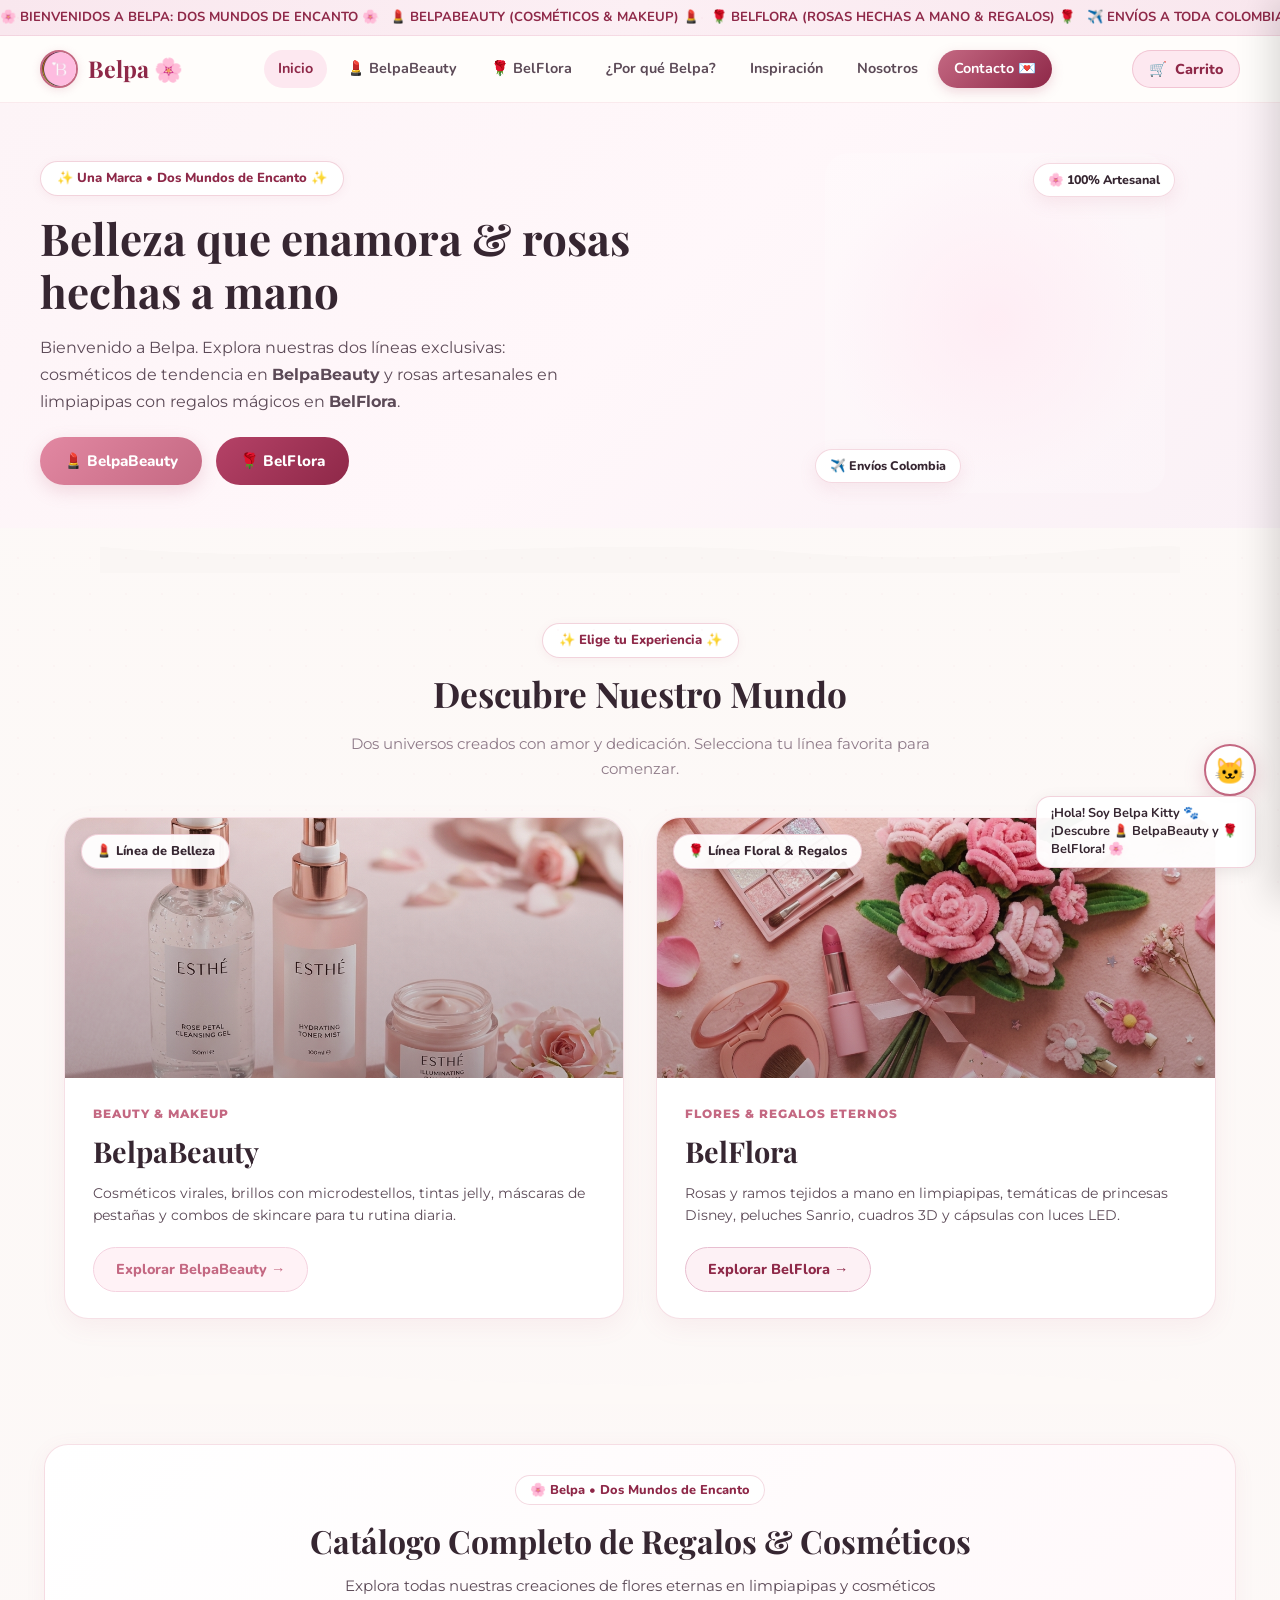
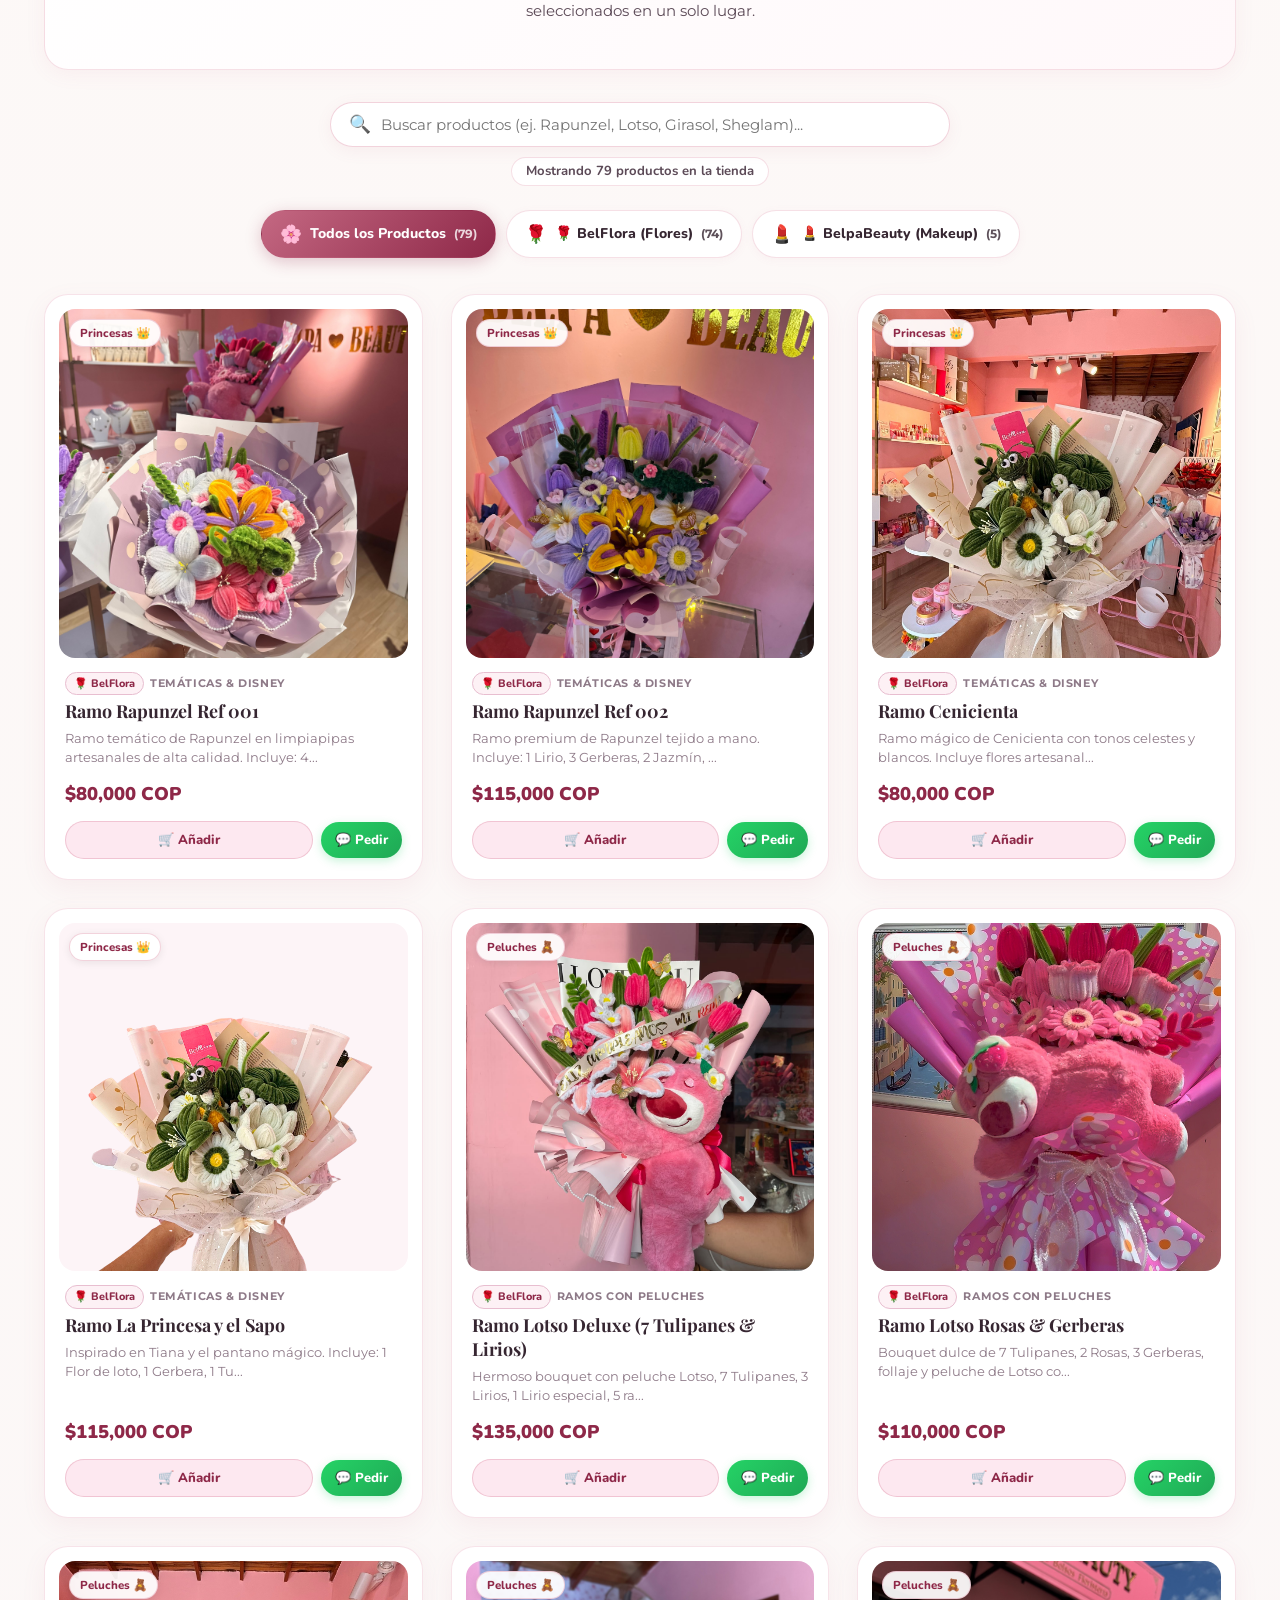
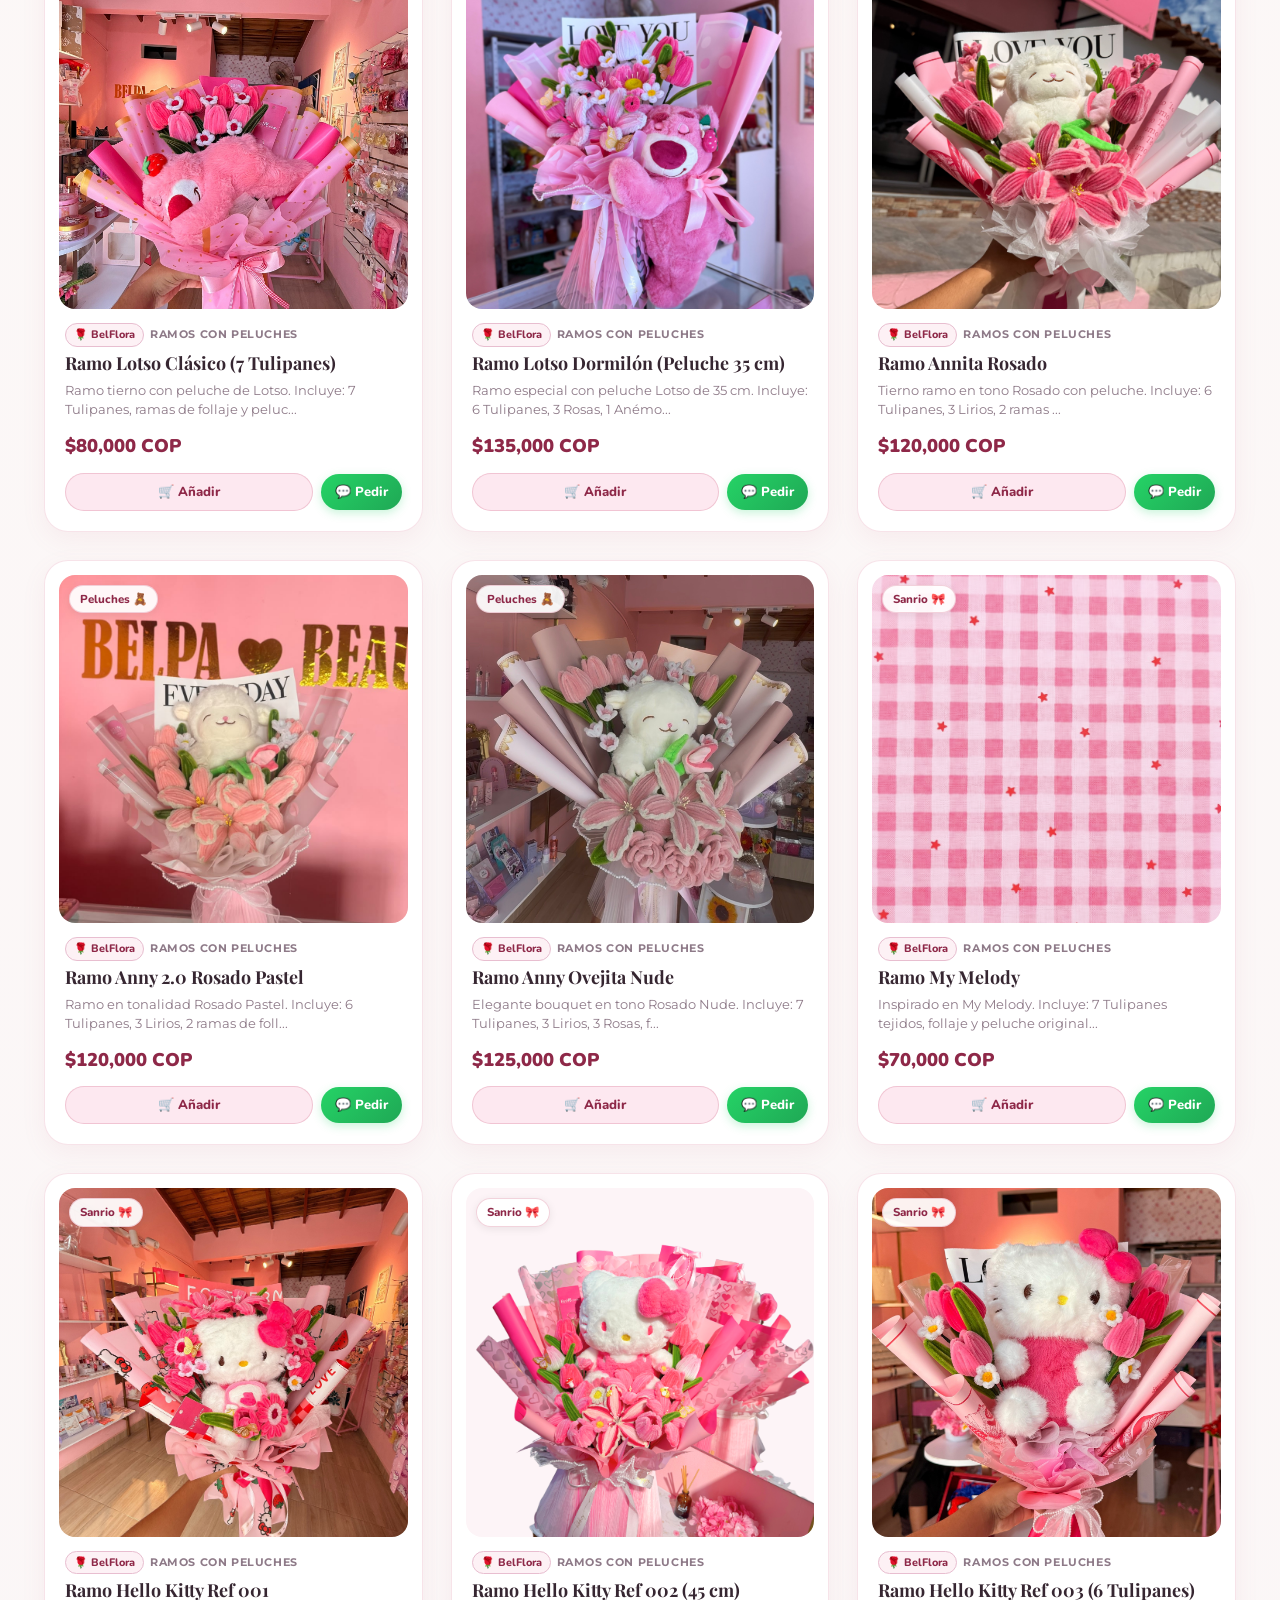
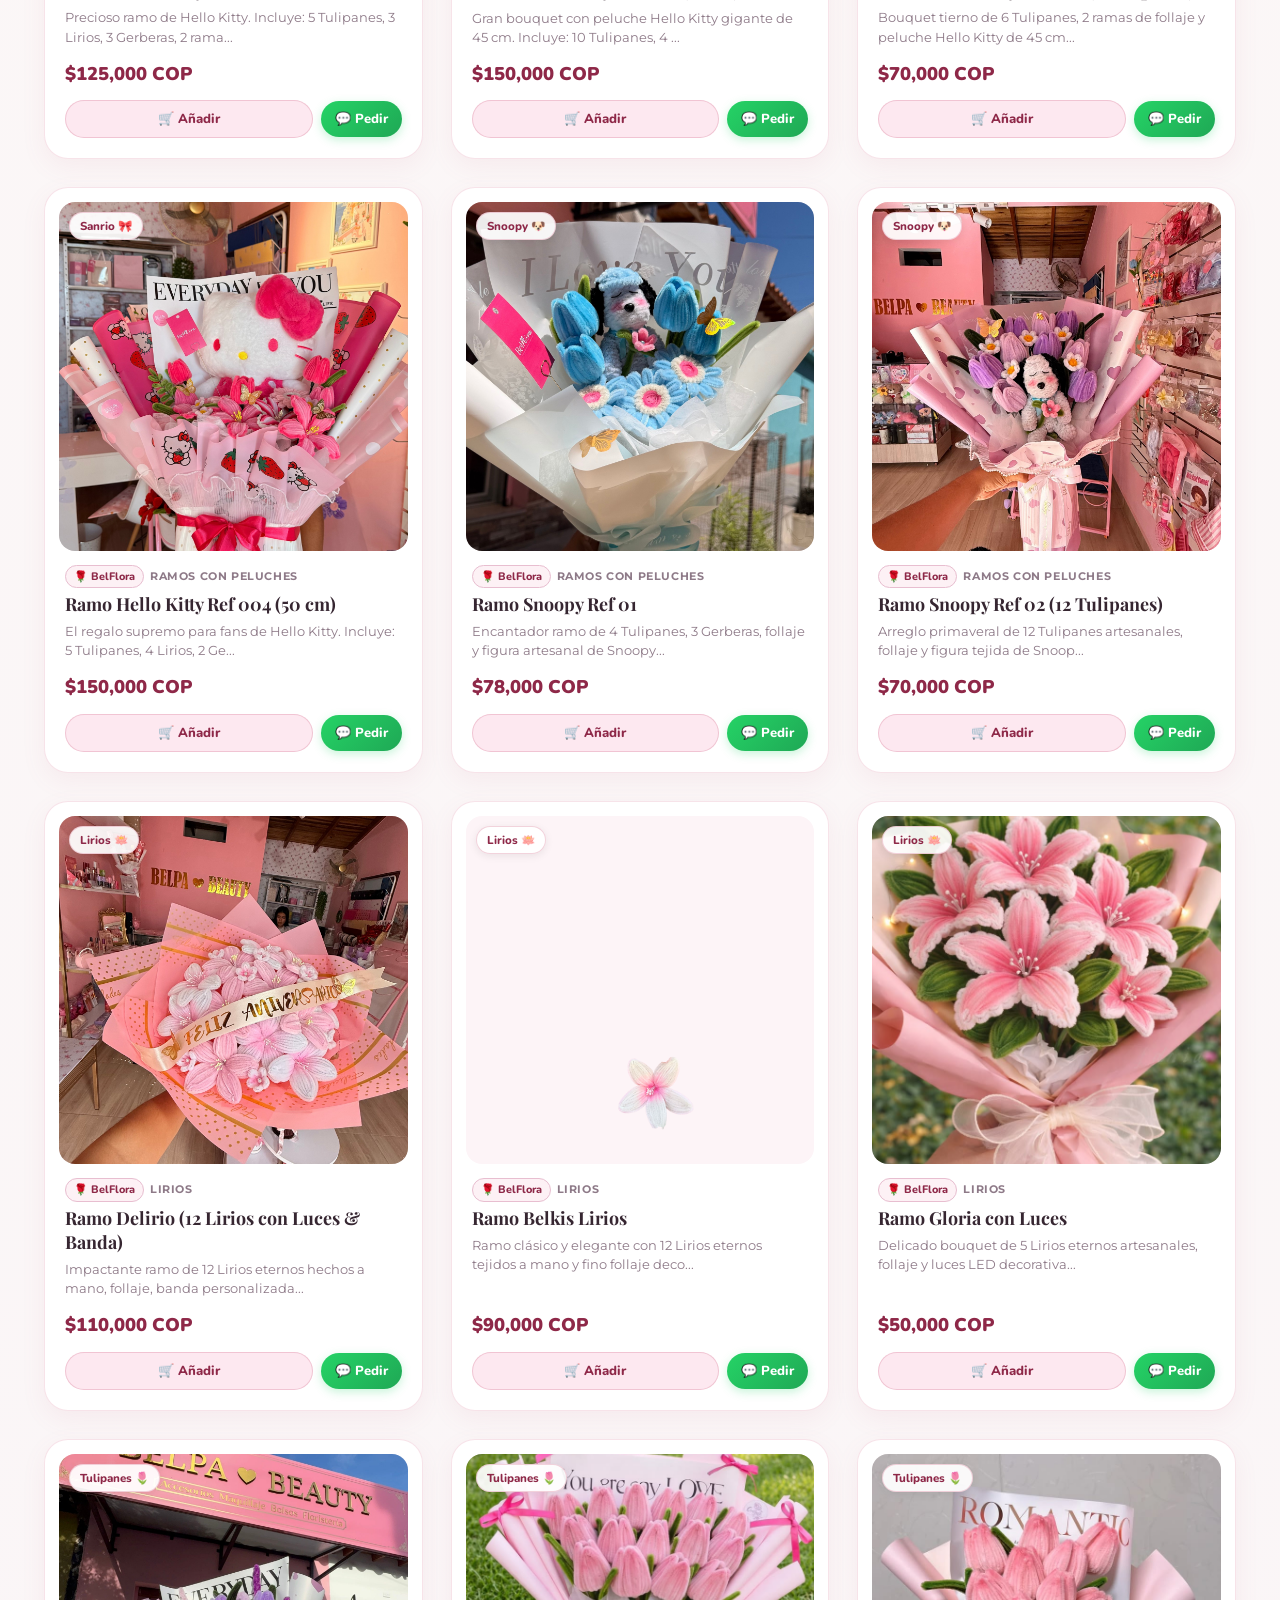
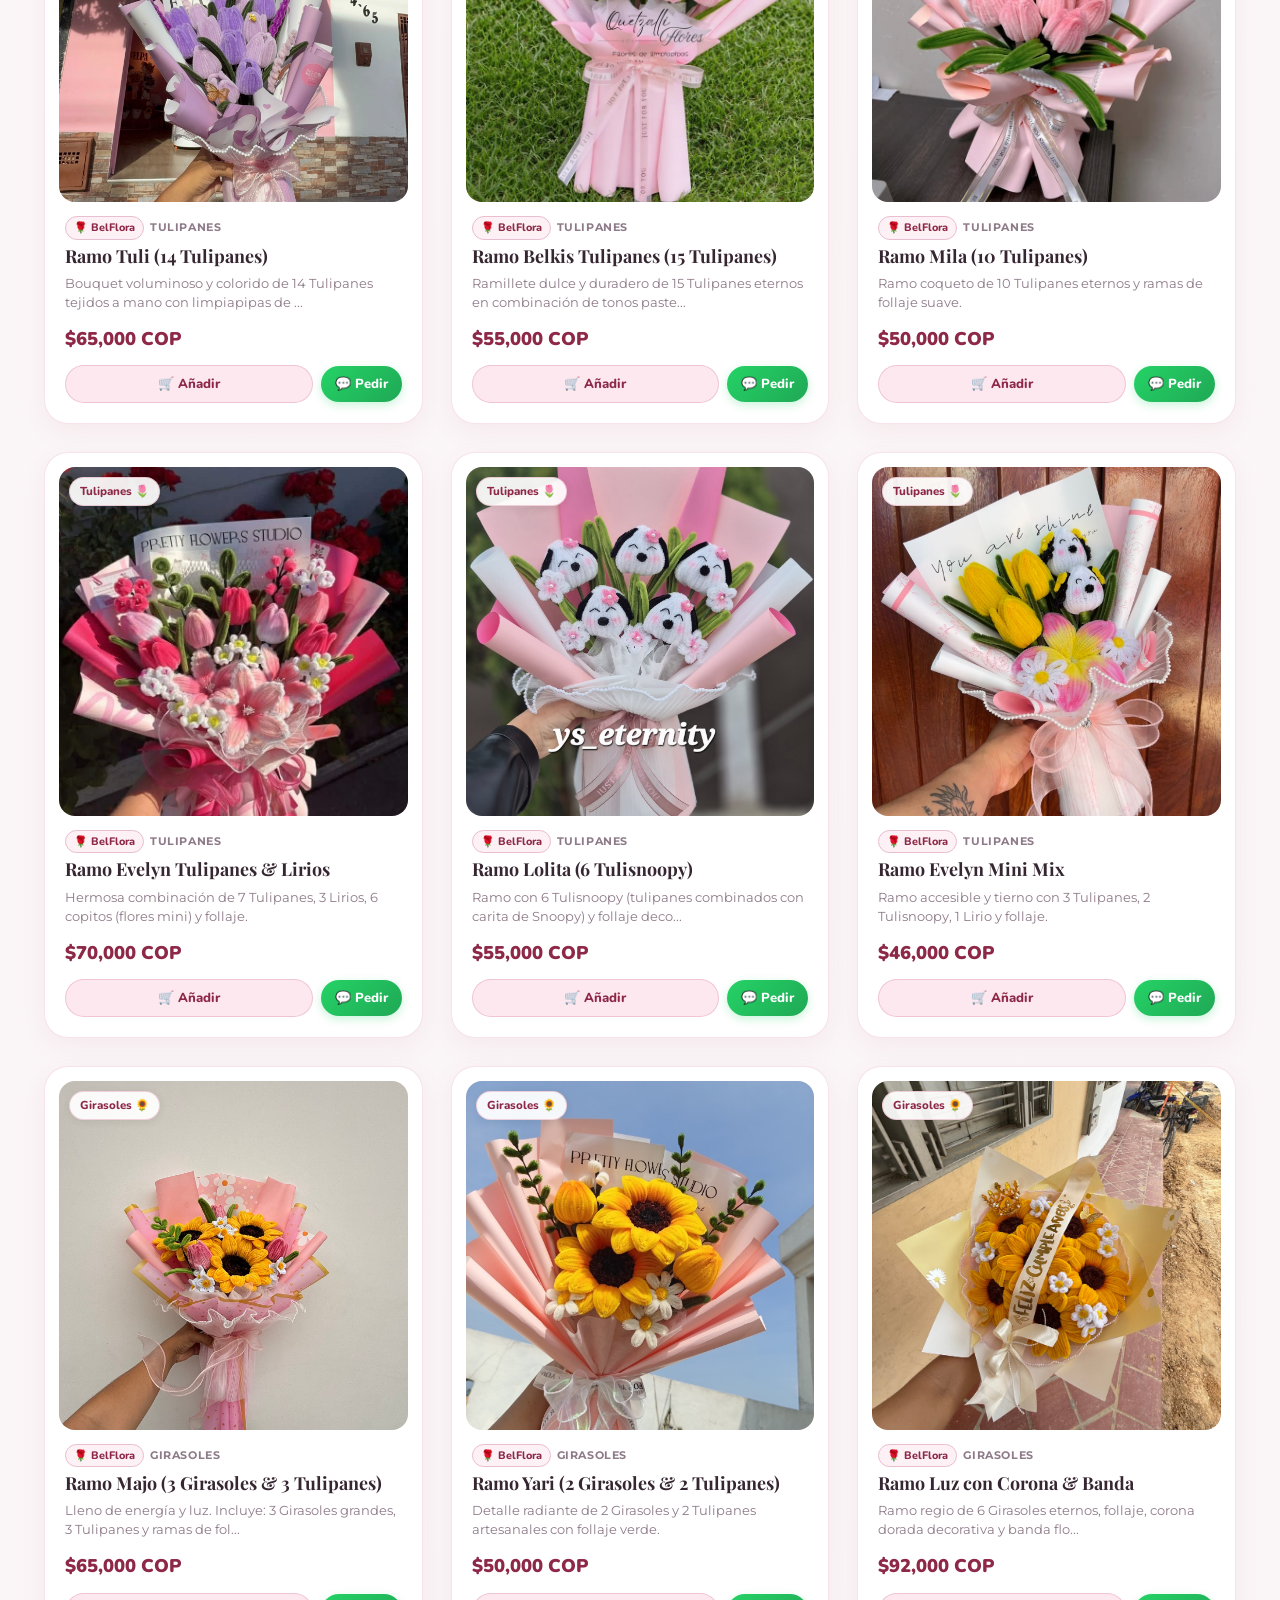
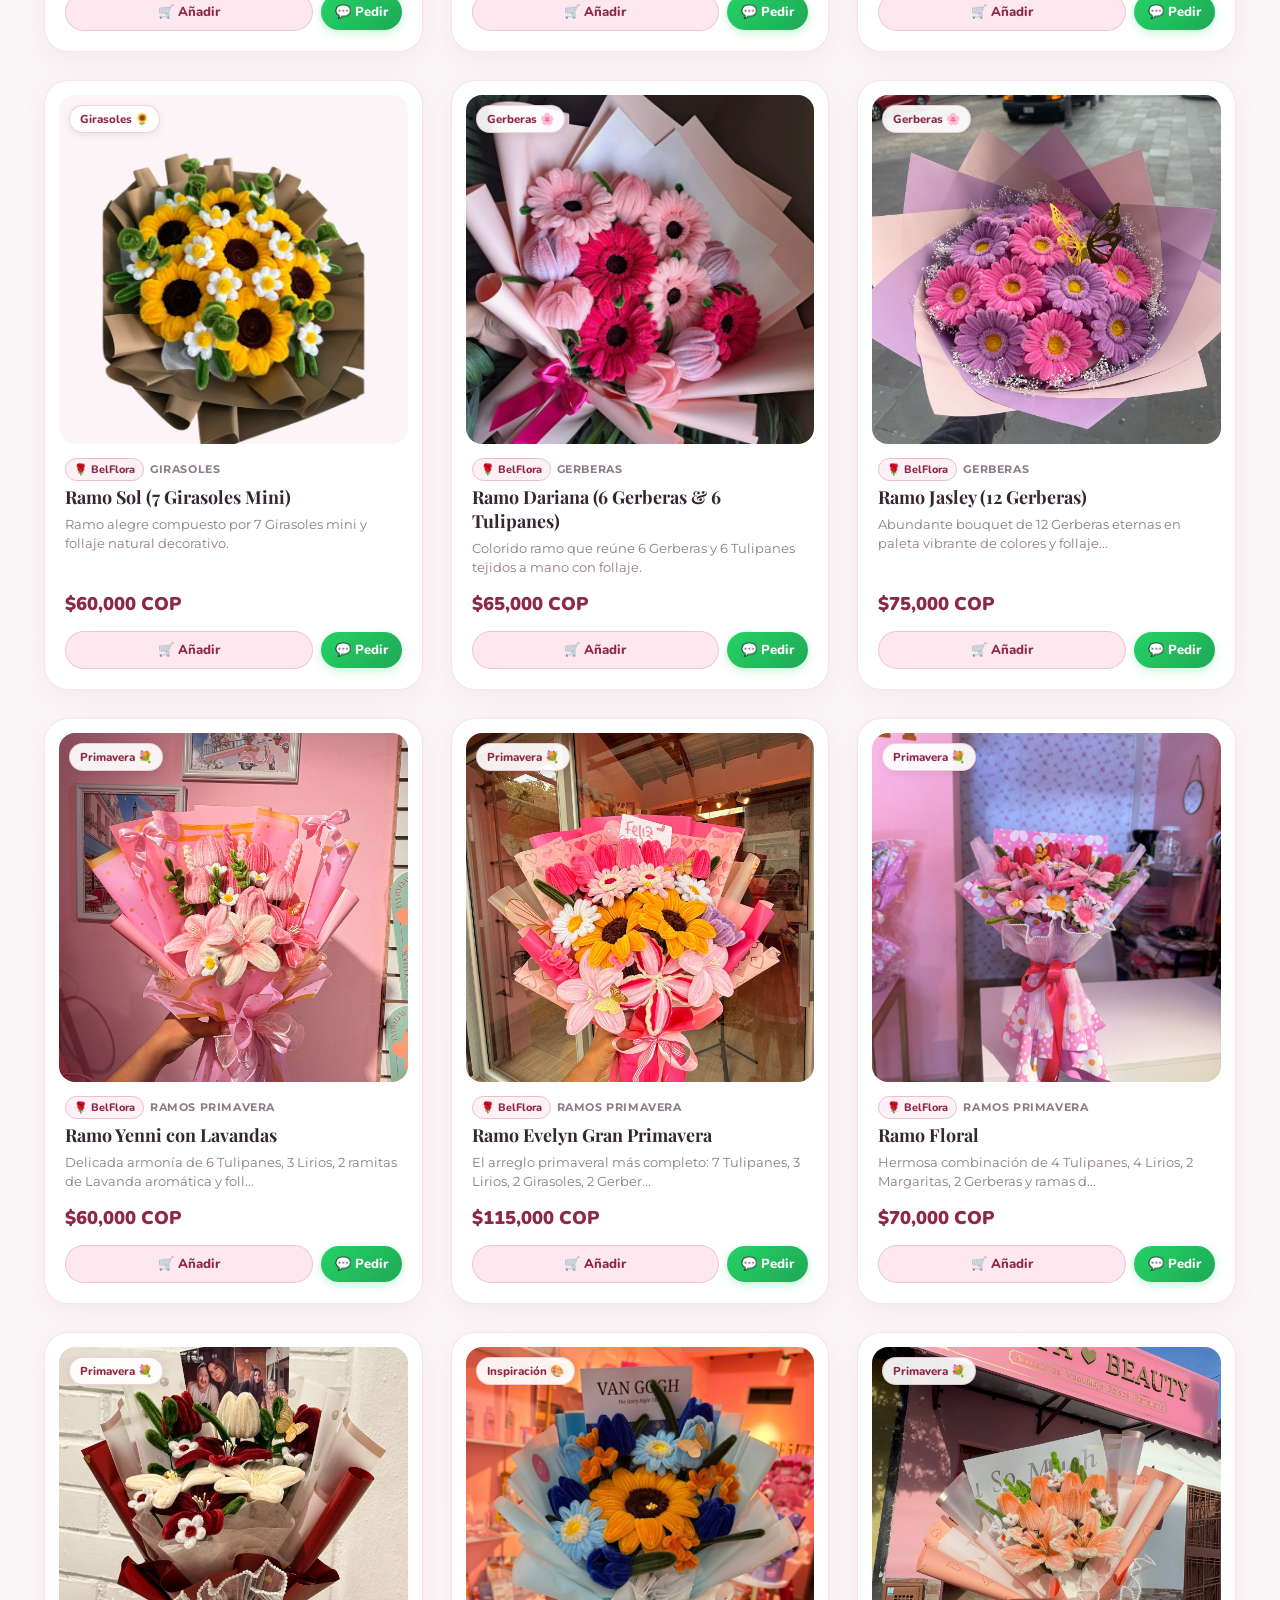
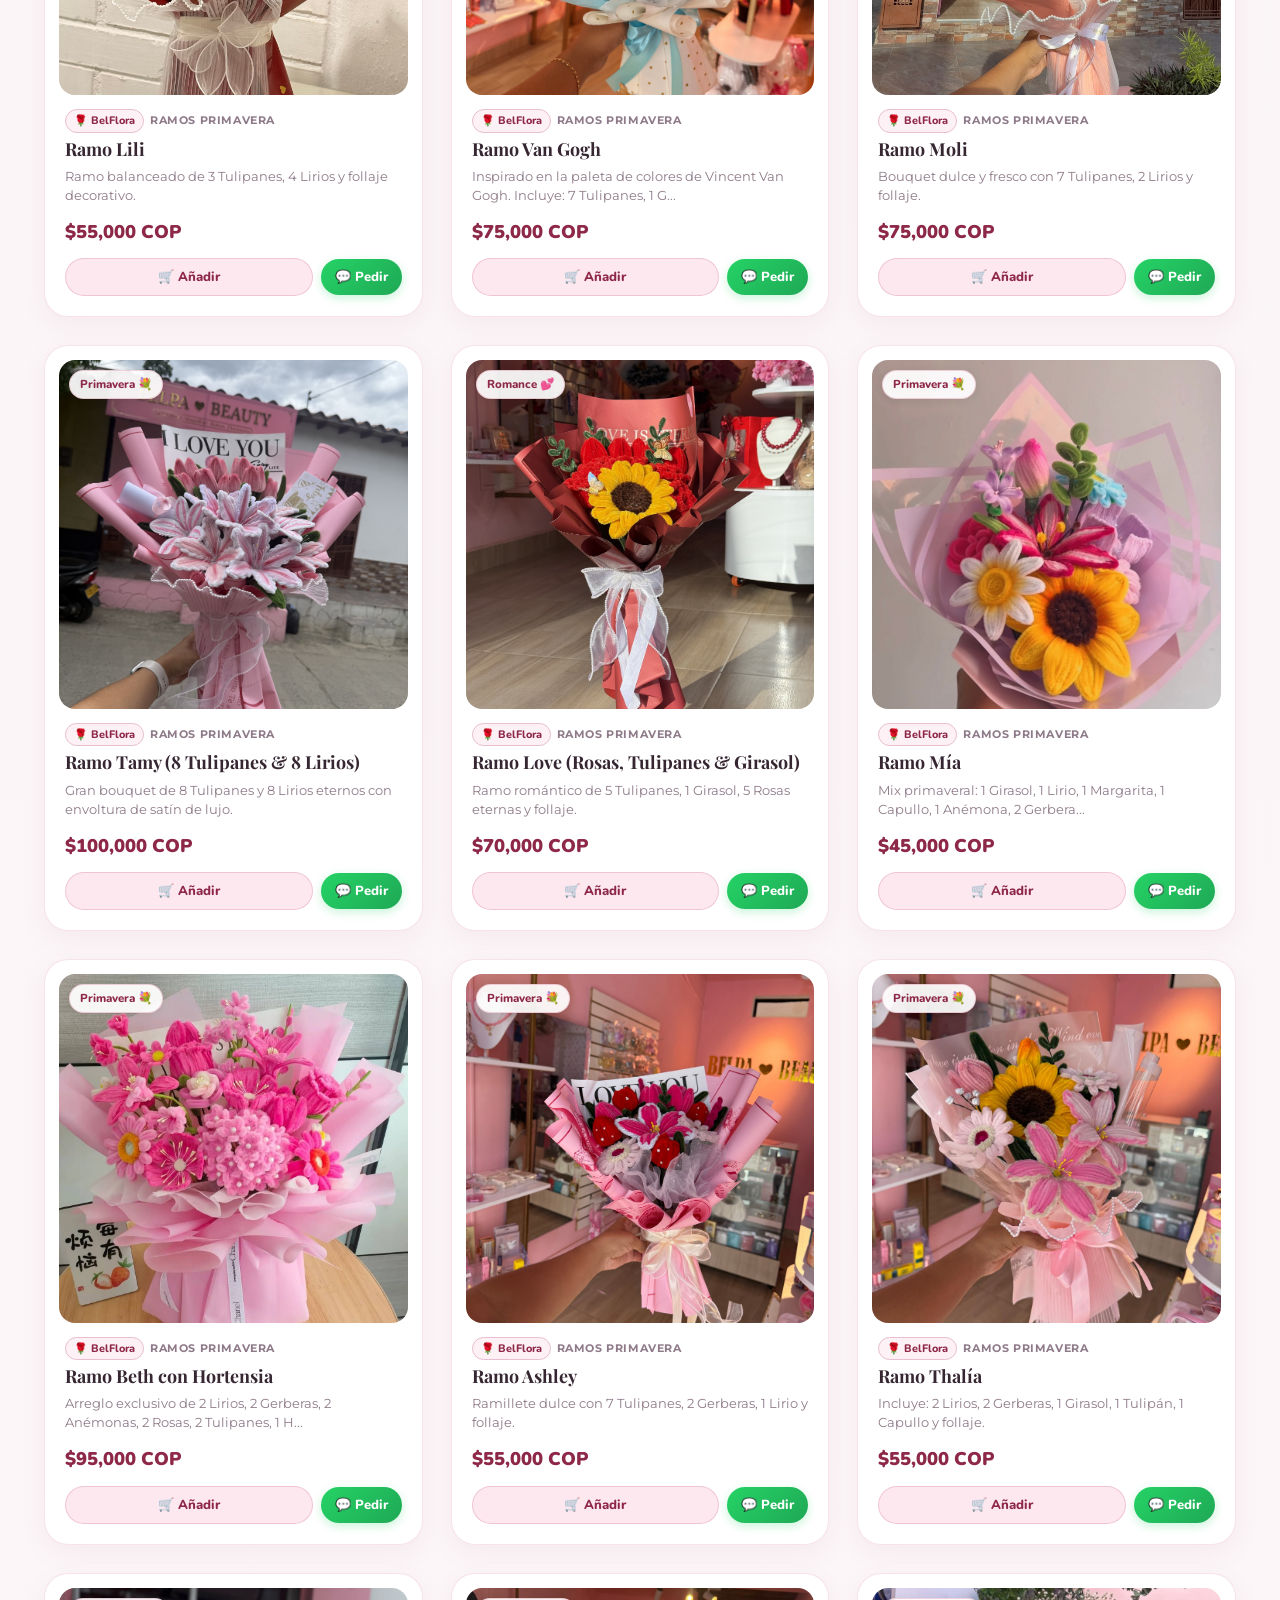
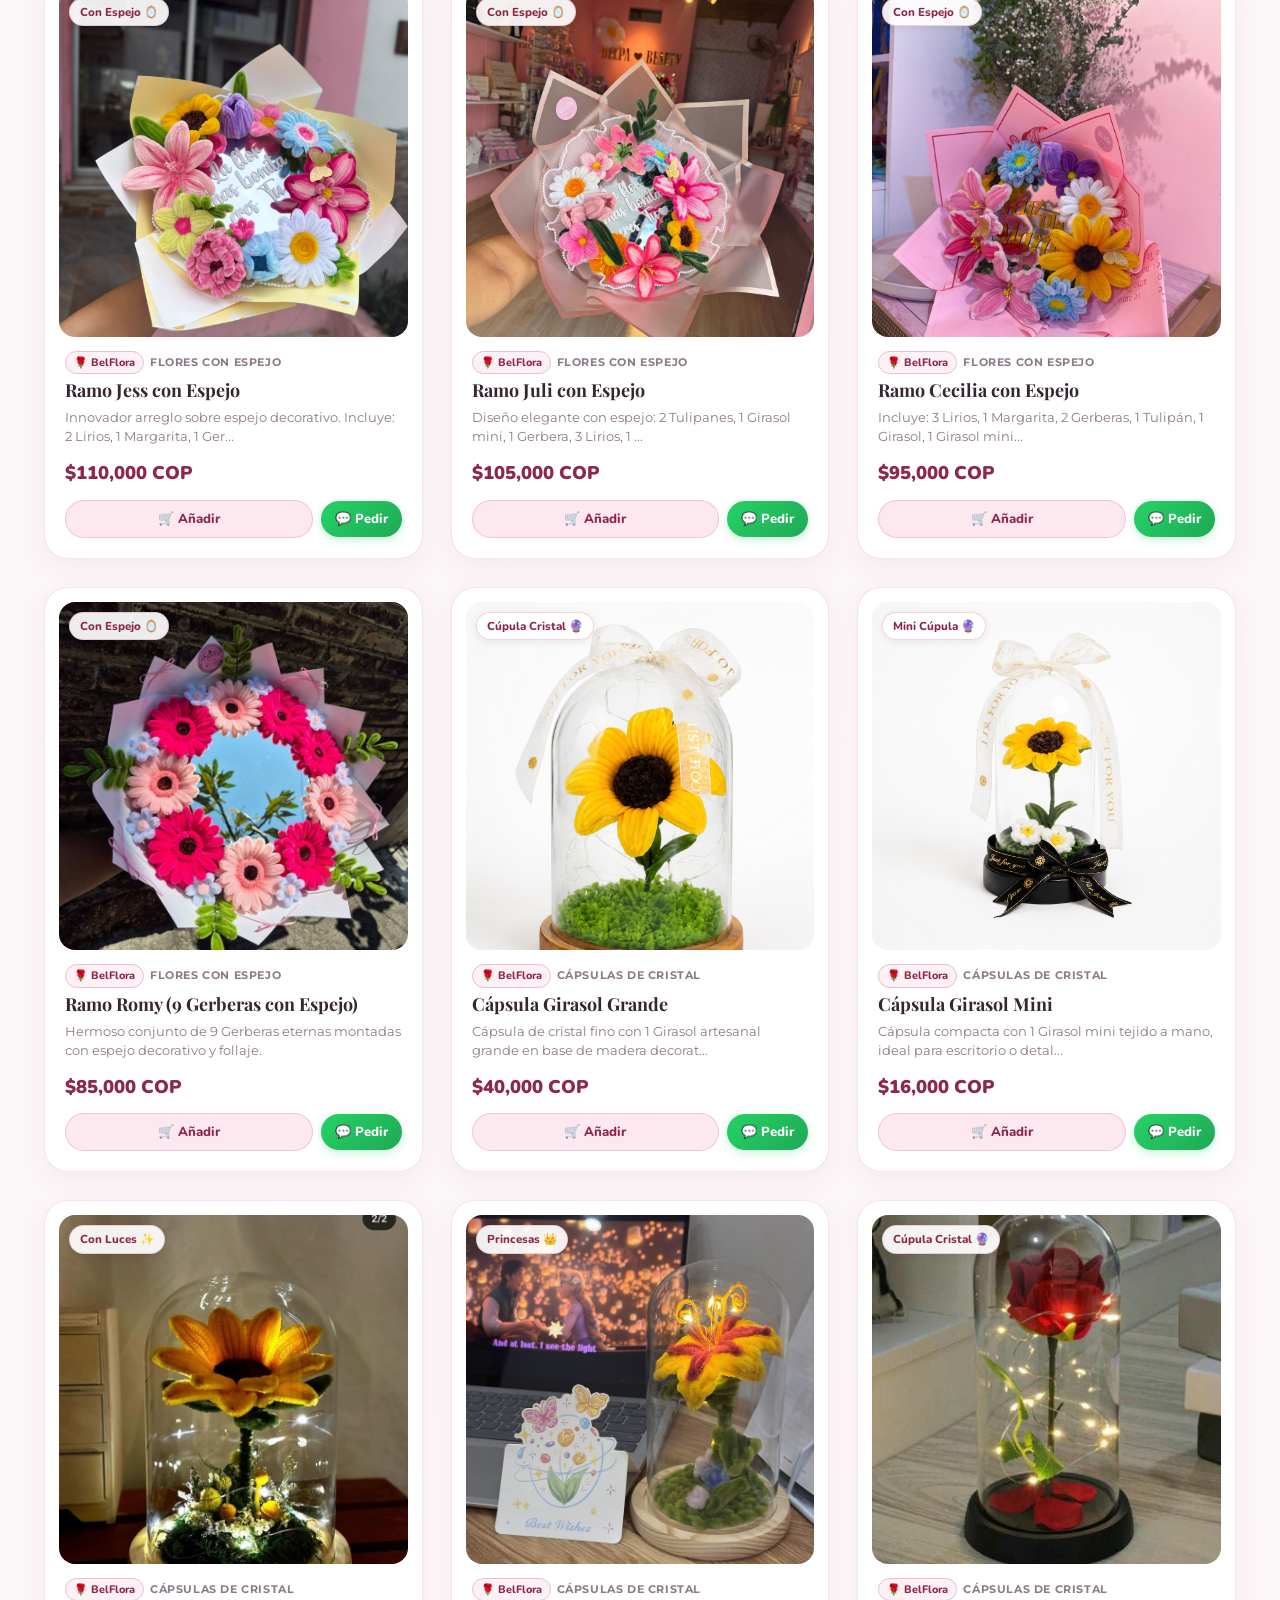
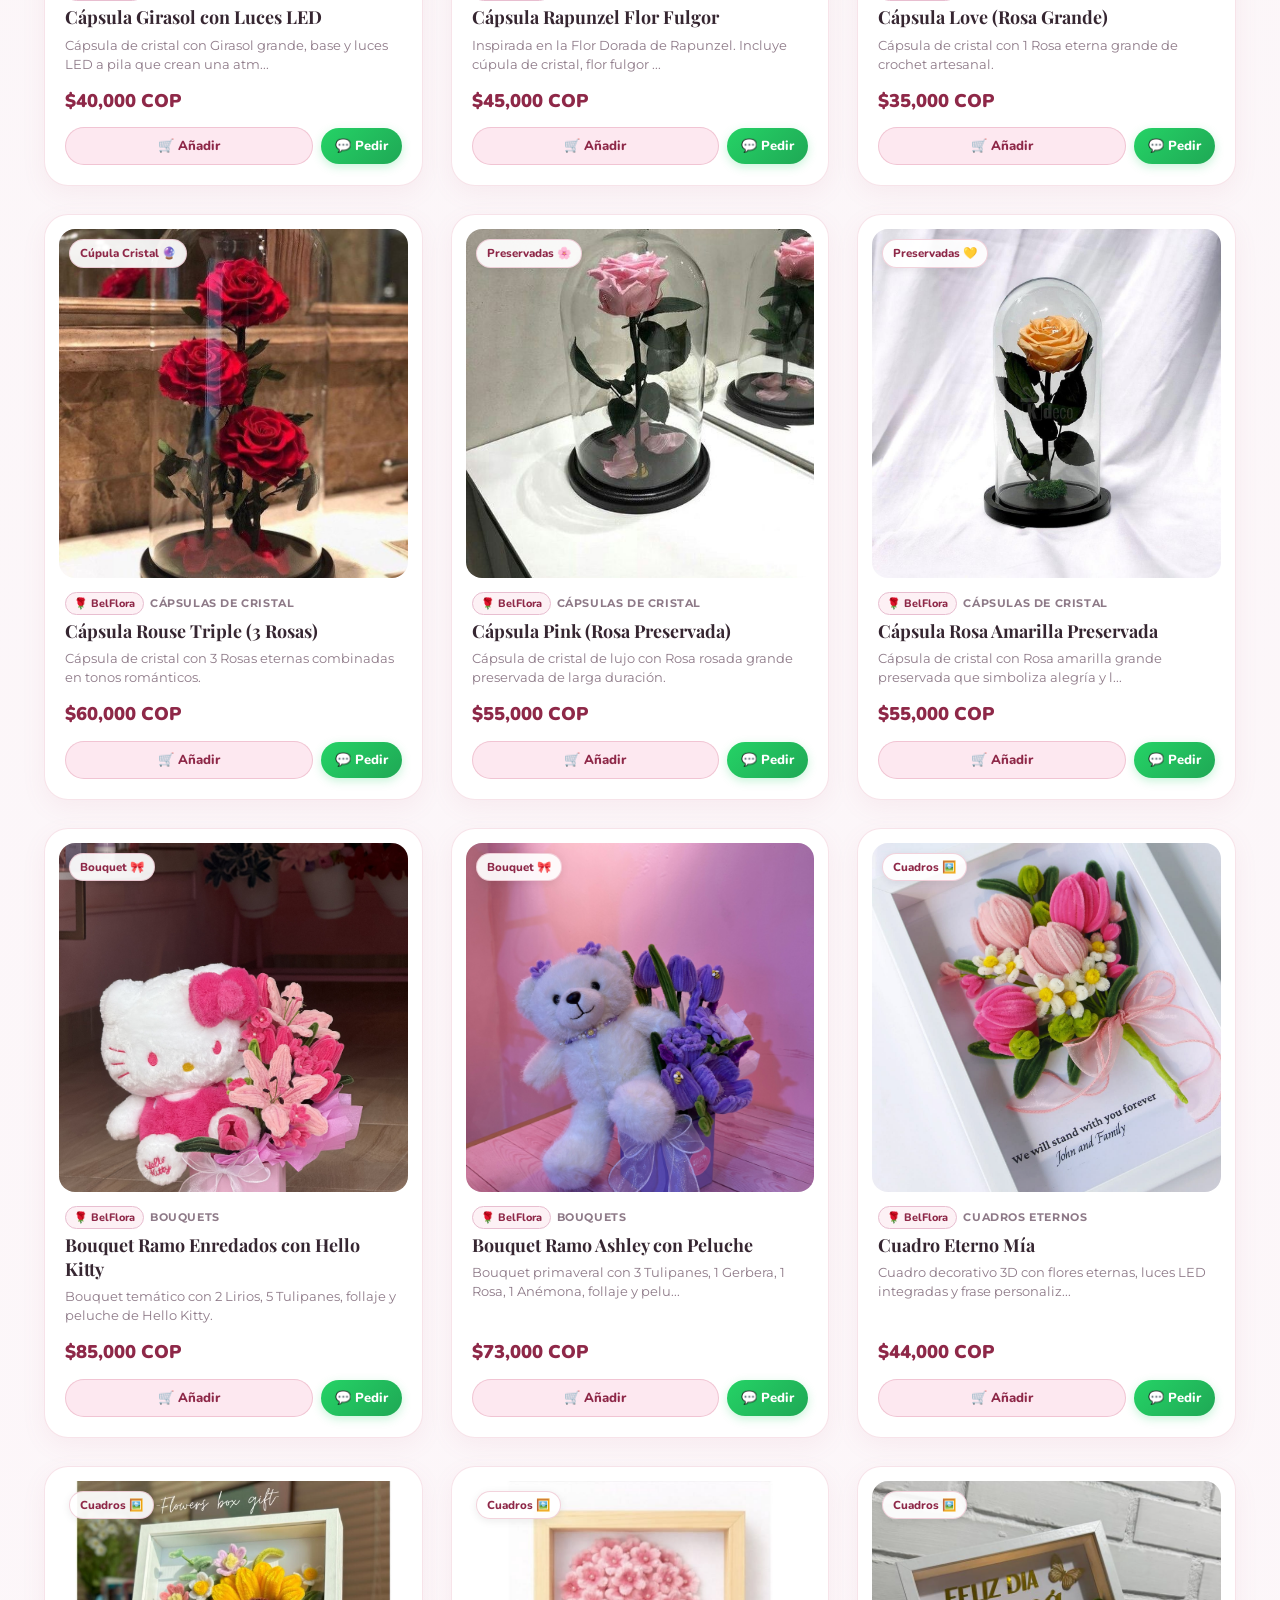
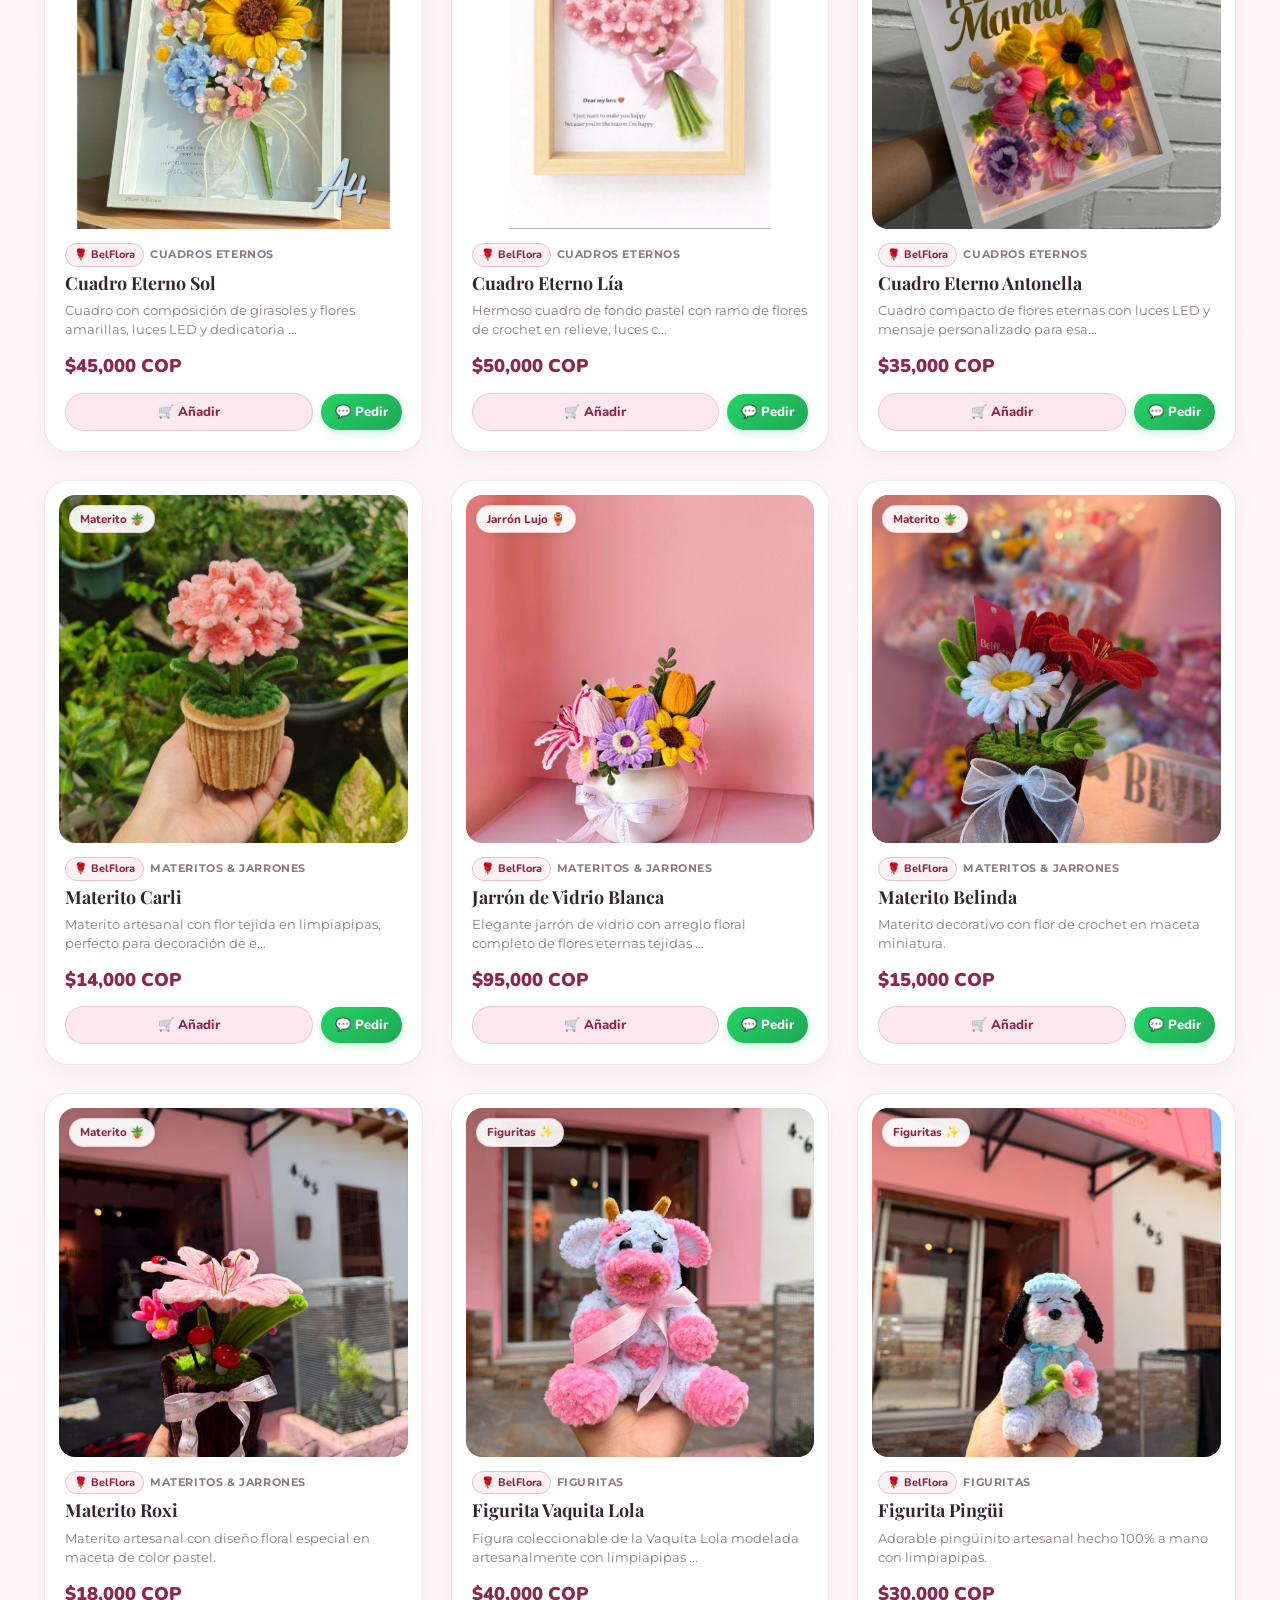
==== commit d2dfd75b: "Implement dual-brand architecture: Belpa (BelpaBeauty & BelFlora) with unified cart, dedicated porta" ====
--- a/index.html
+++ b/index.html
@@ -3,38 +3,38 @@
 <head>
     <meta charset="UTF-8">
     <meta name="viewport" content="width=device-width, initial-scale=1.0">
-    <title>Belpa Beauty | Rosas Hechas a Mano, Regalos & Maquillaje</title>
+    <title>Belpa | 💄 BelpaBeauty & 🌹 BelFlora • Boutique Oficial</title>
     <!-- Meta SEO -->
-    <meta name="description" content="Boutique femenina de rosas eternas hechas a mano en limpiapipas, ramos temáticos, cápsulas de cristal con luces y maquillaje viral en Cúcuta con envíos a toda Colombia.">
-    <meta name="keywords" content="rosas hechas a mano, flores limpiapipas, ramos eternos, maquillaje cucuta, regalos personalizados, belpa beauty, belflora">
+    <meta name="description" content="Belpa: una marca, dos mundos de encanto. BelpaBeauty con cosméticos y maquillaje viral. BelFlora con rosas eternas hechas a mano en limpiapipas y regalos personalizados.">
+    <meta name="keywords" content="belpabeauty, belflora, maquillaje cucuta, flores limpiapipas, rosas eternas, regalos personalizados">
     <link rel="icon" type="image/jpg" href="assets/logo.jpg">
     <!-- Google Fonts -->
     <link rel="preconnect" href="https://fonts.googleapis.com">
     <link rel="preconnect" href="https://fonts.gstatic.com" crossorigin>
     <link href="https://fonts.googleapis.com/css2?family=Montserrat:ital,wght@0,300;0,400;0,500;0,600;0,700;1,400&family=Nunito:ital,wght@0,400;0,600;0,700;0,800;0,900;1,400&family=Playfair+Display:ital,wght@0,400;0,500;0,600;0,700;0,800;1,400;1,600&display=swap" rel="stylesheet">
     <link rel="stylesheet" href="style.css">
-    <!-- Three.js for 3D procedural flower -->
+    <!-- Three.js -->
     <script src="https://cdnjs.cloudflare.com/ajax/libs/three.js/r128/three.min.js"></script>
 </head>
 <body>
 
-    <!-- Skip link for keyboard accessibility -->
-    <a href="#catalogo" class="skip-link">Saltar al catálogo principal</a>
-
-    <!-- Sparkle Particles Container -->
+    <!-- Skip link -->
+    <a href="#catalogo" class="skip-link">Saltar al catálogo</a>
+
+    <!-- Sparkle Container -->
     <div id="sparkle-container"></div>
 
-    <!-- Top Announcement Marquee Bar -->
+    <!-- Announcement Bar -->
     <div class="top-marquee-bar">
         <div class="marquee-content">
-            🌸 ROSAS HECHAS A MANO & COSMÉTICOS DE TENDENCIA 🌸 &nbsp;&nbsp;🎀 RAMOS TEMÁTICOS DISNEY & SANRIO 🎀 &nbsp;&nbsp;✨ CÁPSULAS DE CRISTAL CON LUCES LED ✨ &nbsp;&nbsp;✈️ ENVÍOS A TODA COLOMBIA ✈️ &nbsp;&nbsp;💌 DOMICILIOS EN CÚCUTA 💌 &nbsp;&nbsp;💖 PEDIDOS PERSONALIZADOS POR WHATSAPP 💖 &nbsp;&nbsp;⭐ BELPA BEAUTY & BELFLORA ⭐ &nbsp;&nbsp;
+            🌸 BIENVENIDOS A BELPA: DOS MUNDOS DE ENCANTO 🌸 &nbsp;&nbsp;💄 BELPABEAUTY (COSMÉTICOS & MAKEUP) 💄 &nbsp;&nbsp;🌹 BELFLORA (ROSAS HECHAS A MANO & REGALOS) 🌹 &nbsp;&nbsp;✈️ ENVÍOS A TODA COLOMBIA ✈️ &nbsp;&nbsp;💌 DOMICILIOS EN CÚCUTA 💌 &nbsp;&nbsp;🛍️ CARRITO GLOBAL UNIFICADO 🛍️ &nbsp;&nbsp;
         </div>
     </div>
 
-    <!-- Floating Minimalist Mascot Widget -->
+    <!-- Floating Mascot Widget -->
     <div class="belpa-mascot-container" id="belpa-mascot-container">
         <button class="belpa-mascot" id="belpa-mascot" aria-label="Mascota interactiva Belpa Kitty">🐱</button>
-        <div class="mascot-speech-bubble" id="mascot-speech-bubble">¡Hola! Soy Belpa Kitty 🐾 ¡Tenemos rosas eternas y cosméticos hermosos! 🌸</div>
+        <div class="mascot-speech-bubble" id="mascot-speech-bubble">¡Hola! Soy Belpa Kitty 🐾 ¡Descubre 💄 BelpaBeauty y 🌹 BelFlora! 🌸</div>
     </div>
 
     <!-- Floating Cart Button -->
@@ -46,19 +46,19 @@
     <!-- Header Navigation -->
     <header class="header">
         <div class="header-container">
-            <a href="#" class="logo-area">
-                <img src="assets/logo.jpg" alt="Belpa Beauty Logo" class="brand-logo" width="38" height="38" style="object-fit:cover;">
-                <span class="brand-name">Belpa Beauty 🌸</span>
+            <a href="#inicio" class="logo-area" onclick="setBrandView('all')">
+                <img src="assets/logo.jpg" alt="Belpa Logo" class="brand-logo" width="38" height="38">
+                <span class="brand-name">Belpa 🌸</span>
             </a>
             
             <nav class="nav-menu" id="nav-menu">
-                <a href="#inicio" class="nav-link active">Inicio</a>
+                <a href="#inicio" class="nav-link active" data-brand-nav="all" onclick="setBrandView('all')">Inicio</a>
+                <a href="#beauty" class="nav-link nav-brand-beauty" data-brand-nav="beauty" onclick="setBrandView('beauty')">💄 BelpaBeauty</a>
+                <a href="#flora" class="nav-link nav-brand-flora" data-brand-nav="flora" onclick="setBrandView('flora')">🌹 BelFlora</a>
                 <a href="#detalles" class="nav-link">¿Por qué Belpa?</a>
-                <a href="#catalogo" class="nav-link">Catálogo</a>
-                <a href="#accion" class="nav-link">Reels & Videos</a>
+                <a href="#accion" class="nav-link">Inspiración</a>
                 <a href="#nosotros" class="nav-link">Nosotros</a>
-                <a href="#faq" class="nav-link">Preguntas</a>
-                <a href="#contacto" class="nav-link btn-header-contact">Escríbenos 💌</a>
+                <a href="#contacto" class="nav-link btn-header-contact">Contacto 💌</a>
             </nav>
 
             <div class="header-right-actions">
@@ -83,22 +83,22 @@
         <section id="inicio" class="hero">
             <div class="hero-container">
                 <div class="hero-content">
-                    <span class="hero-badge">✨ Rosas Artesanales & Belleza Femenina ✨</span>
-                    <h1 class="hero-title">Rosas hechas a mano & maquillaje que enamora</h1>
+                    <span class="hero-badge">✨ Una Marca • Dos Mundos de Encanto ✨</span>
+                    <h1 class="hero-title">Belleza que enamora & rosas hechas a mano</h1>
                     <p class="hero-description">
-                        Descubre ramos eternos tejidos cuidadosamente en limpiapipas de alta suavidad, personajes temáticos y cosméticos de tendencia para regalar momentos inolvidables. 💝
+                        Bienvenido a Belpa. Explora nuestras dos líneas exclusivas: cosméticos de tendencia en <strong>BelpaBeauty</strong> y rosas artesanales en limpiapipas con regalos mágicos en <strong>BelFlora</strong>.
                     </p>
                     <div class="hero-buttons">
-                        <a href="#catalogo" class="btn-primary-premium">Ver Colección 🛍️</a>
-                        <a href="https://wa.me/message/Z4TVXHB3UPMRI1" target="_blank" rel="noreferrer" class="btn-secondary-premium">Chatear en WhatsApp 💬</a>
+                        <a href="#beauty" onclick="setBrandView('beauty')" class="btn-primary-premium btn-hero-beauty">💄 BelpaBeauty</a>
+                        <a href="#flora" onclick="setBrandView('flora')" class="btn-secondary-premium btn-hero-flora">🌹 BelFlora</a>
                     </div>
                 </div>
                 <div class="hero-image-area">
                     <div class="hero-3d-canvas-container" id="hero-3d-canvas-container">
                         <canvas id="hero-3d-canvas" width="340" height="340" style="display:block;"></canvas>
-                        <img src="assets/hero_main.jpg" alt="Belpa Beauty" class="hero-fallback-img" id="hero-fallback-img" width="340" height="340" style="display:none;">
-                        <div class="collage-badge tag-handmade">🌸 100% Hecho a Mano</div>
-                        <div class="collage-badge tag-shipping">✈️ Envíos a Colombia</div>
+                        <img src="assets/hero_main.jpg" alt="Belpa" class="hero-fallback-img" id="hero-fallback-img" width="340" height="340" style="display:none;">
+                        <div class="collage-badge tag-handmade">🌸 100% Artesanal</div>
+                        <div class="collage-badge tag-shipping">✈️ Envíos Colombia</div>
                     </div>
                 </div>
             </div>
@@ -107,7 +107,97 @@
         <!-- Wave divider -->
         <div class="wave-divider">
             <svg viewBox="0 0 1440 60" fill="none" xmlns="http://www.w3.org/2000/svg" style="display:block;">
-                <path d="M0,25 C320,55 640,5 960,35 C1200,50 1360,20 1440,25 L1440,60 L0,60 Z" fill="#FDF9F7"></path>
+                <path d="M0,25 C320,55 640,5 960,35 C1200,50 1360,20 1440,25 L1440,60 L0,60 Z" fill="#FAF6F4"></path>
+            </svg>
+        </div>
+
+        <!-- DUAL BRAND SELECTOR PORTAL (DESCUBRE NUESTRO MUNDO) -->
+        <section class="dual-brand-section">
+            <div class="section-header">
+                <span class="section-tag-badge">✨ Elige tu Experiencia ✨</span>
+                <h2 class="section-title">Descubre Nuestro Mundo</h2>
+                <p class="section-subtitle">Dos universos creados con amor y dedicación. Selecciona tu línea favorita para comenzar.</p>
+            </div>
+
+            <div class="dual-brand-grid">
+                <!-- Card 1: BelpaBeauty -->
+                <div class="brand-portal-card beauty-card" onclick="setBrandView('beauty')">
+                    <div class="portal-card-media">
+                        <img src="assets/product_2.jpg" alt="BelpaBeauty Makeup & Skincare" class="portal-card-img" loading="lazy">
+                        <div class="portal-card-overlay"></div>
+                        <span class="portal-badge">💄 Línea de Belleza</span>
+                    </div>
+                    <div class="portal-card-info">
+                        <span class="portal-sub">Beauty & Makeup</span>
+                        <h3 class="portal-title">BelpaBeauty</h3>
+                        <p class="portal-desc">Cosméticos virales, brillos con microdestellos, tintas jelly, máscaras de pestañas y combos de skincare para tu rutina diaria.</p>
+                        <a href="#beauty" onclick="event.stopPropagation(); setBrandView('beauty')" class="btn-portal btn-portal-beauty">
+                            <span>Explorar BelpaBeauty →</span>
+                        </a>
+                    </div>
+                </div>
+
+                <!-- Card 2: BelFlora -->
+                <div class="brand-portal-card flora-card" onclick="setBrandView('flora')">
+                    <div class="portal-card-media">
+                        <img src="assets/hero_main.jpg" alt="BelFlora Rosas y Flores Eternas" class="portal-card-img" loading="lazy">
+                        <div class="portal-card-overlay"></div>
+                        <span class="portal-badge">🌹 Línea Floral & Regalos</span>
+                    </div>
+                    <div class="portal-card-info">
+                        <span class="portal-sub">Flores & Regalos Eternos</span>
+                        <h3 class="portal-title">BelFlora</h3>
+                        <p class="portal-desc">Rosas y ramos tejidos a mano en limpiapipas, temáticas de princesas Disney, peluches Sanrio, cuadros 3D y cápsulas con luces LED.</p>
+                        <a href="#flora" onclick="event.stopPropagation(); setBrandView('flora')" class="btn-portal btn-portal-flora">
+                            <span>Explorar BelFlora →</span>
+                        </a>
+                    </div>
+                </div>
+            </div>
+        </section>
+
+        <!-- Wave divider -->
+        <div class="wave-divider">
+            <svg viewBox="0 0 1440 60" fill="none" xmlns="http://www.w3.org/2000/svg" style="display:block;">
+                <path d="M0,25 C320,5 640,55 960,25 C1200,5 1360,40 1440,25 L1440,60 L0,60 Z" fill="#FDF9F7"></path>
+            </svg>
+        </div>
+
+        <!-- DYNAMIC CATALOG & BOUTIQUE SHOWCASE -->
+        <section id="catalogo" class="catalog-section">
+            
+            <!-- Dynamic Brand Banner (Switches based on active brand) -->
+            <div id="brand-header-banner" class="brand-header-banner all-banner">
+                <!-- Inyectado dinámicamente con JavaScript -->
+            </div>
+
+            <!-- Search and Filter Controls -->
+            <div class="catalog-controls-container">
+                <div class="catalog-search-wrapper">
+                    <span class="search-icon">🔍</span>
+                    <input type="text" id="catalog-search-input" class="catalog-search-input" placeholder="Buscar productos (ej. Rapunzel, Lotso, Girasol, Sheglam)..." aria-label="Buscar productos">
+                    <button id="catalog-search-clear" class="search-clear-btn" aria-label="Limpiar búsqueda" style="display:none;">✕</button>
+                </div>
+                <div class="catalog-status-row">
+                    <span id="products-count-badge" class="products-count-badge">Cargando productos...</span>
+                </div>
+            </div>
+
+            <!-- Category Pills -->
+            <div class="visual-categories-container" id="visual-categories-container">
+                <!-- Inyectado dinámicamente con JavaScript -->
+            </div>
+
+            <!-- Product Grid -->
+            <div class="product-grid" id="product-grid">
+                <!-- Inyectado dinámicamente con JavaScript -->
+            </div>
+        </section>
+
+        <!-- Wave divider -->
+        <div class="wave-divider">
+            <svg viewBox="0 0 1440 60" fill="none" xmlns="http://www.w3.org/2000/svg" style="display:block;">
+                <path d="M0,25 C320,55 640,5 960,35 C1200,50 1360,20 1440,25 L1440,60 L0,60 Z" fill="#FAF5F7"></path>
             </svg>
         </div>
 
@@ -116,15 +206,15 @@
             <div class="section-header">
                 <span class="section-tag-badge">💖 Calidad & Dedicación 💖</span>
                 <h2 class="section-title">Nuestros Pilares de Calidad</h2>
-                <p class="section-subtitle">Cuidamos cada detalle para ofrecerte un regalo tierno, duradero y memorable.</p>
+                <p class="section-subtitle">Tanto en cosméticos como en artesanías florales, cuidamos cada detalle para ti.</p>
             </div>
             
             <div class="features-grid">
                 <div class="feature-card pink-gradient">
                     <div class="card-content">
-                        <span class="card-icon">🌸</span>
-                        <h3>Rosas & Flores Eternas</h3>
-                        <p>Cada rosa, tulipán y ramo está tejido minuciosamente a mano con limpiapipas de alta suavidad. Un detalle eterno que decora con calidez y nunca se marchita.</p>
+                        <span class="card-icon">🌹</span>
+                        <h3>BelFlora: Rosas Eternas</h3>
+                        <p>Cada ramo está tejido minuciosamente a mano con limpiapipas de alta suavidad. Un regalo eterno que nunca se marchita.</p>
                     </div>
                     <div class="card-decoration">🌸</div>
                 </div>
@@ -132,8 +222,8 @@
                 <div class="feature-card sand-gradient">
                     <div class="card-content">
                         <span class="card-icon">💄</span>
-                        <h3>Cosméticos Seleccionados</h3>
-                        <p>Elegimos el maquillaje de tendencia más viral y con mejores opiniones para que completes tu rutina con absoluta confianza.</p>
+                        <h3>BelpaBeauty: Cosméticos</h3>
+                        <p>Elegimos el maquillaje de tendencia más viral y con mejores opiniones para que completes tu rutina con confianza.</p>
                     </div>
                     <div class="card-decoration">✨</div>
                 </div>
@@ -150,63 +240,25 @@
                 <div class="feature-card purple-gradient">
                     <div class="card-content">
                         <span class="card-icon">🎁</span>
-                        <h3>Cajitas de Regalo & Luces LED</h3>
-                        <p>Diseñamos el unboxing perfecto: cajas perfumadas, notas personalizadas, luces cálidas y dulces de cortesía listos para sorprender.</p>
+                        <h3>Cajitas de Regalo & Luces</h3>
+                        <p>Diseñamos el unboxing perfecto: cajas perfumadas, notas personalizadas, luces cálidas y dulces listos para regalar.</p>
                     </div>
                     <div class="card-decoration">🎀</div>
                 </div>
             </div>
         </section>
 
-        <!-- Wave divider -->
-        <div class="wave-divider">
-            <svg viewBox="0 0 1440 60" fill="none" xmlns="http://www.w3.org/2000/svg" style="display:block;">
-                <path d="M0,25 C320,5 640,55 960,25 C1200,5 1360,40 1440,25 L1440,60 L0,60 Z" fill="#FAF5F7"></path>
-            </svg>
-        </div>
-
-        <!-- Catalog Section -->
-        <section id="catalogo" class="catalog-section">
-            <div class="section-header">
-                <span class="section-tag-badge">🌸 Colección Boutique 2026 🌸</span>
-                <h2 class="section-title">Catálogo de Rosas & Cosméticos</h2>
-                <p class="section-subtitle">Filtra por tu categoría favorita, busca por nombre o personaje y arma tu pedido fácilmente.</p>
-            </div>
-
-            <!-- Search and Filter Controls -->
-            <div class="catalog-controls-container">
-                <div class="catalog-search-wrapper">
-                    <span class="search-icon">🔍</span>
-                    <input type="text" id="catalog-search-input" class="catalog-search-input" placeholder="Buscar por nombre, temática, flor o precio (ej. Rapunzel, Lotso, Girasol)..." aria-label="Buscar productos">
-                    <button id="catalog-search-clear" class="search-clear-btn" aria-label="Limpiar búsqueda" style="display:none;">✕</button>
-                </div>
-                <div class="catalog-status-row">
-                    <span id="products-count-badge" class="products-count-badge">Cargando catálogo...</span>
-                </div>
-            </div>
-
-            <!-- Visual Categories Selector Pills -->
-            <div class="visual-categories-container" id="visual-categories-container">
-                <!-- Inyectado dinámicamente con JavaScript -->
-            </div>
-
-            <!-- Product Grid -->
-            <div class="product-grid" id="product-grid">
-                <!-- Inyectado dinámicamente con JavaScript -->
-            </div>
-        </section>
-
-        <!-- Reels & Inspiración Section (Instagram / Pinterest Aesthetic) -->
+        <!-- Instagram Reels & Inspiración Section -->
         <section id="accion" class="reels-inspiration-section">
             <div class="section-header">
                 <span class="section-tag-badge">✨ Un poquito de nuestra magia ✨</span>
                 <h2 class="section-title">Inspiración & Reels en Instagram</h2>
-                <p class="section-subtitle">Descubre el detrás de cámaras, nuestros procesos artesanales de rosas hechas a mano y el unboxing de cada pedido.</p>
+                <p class="section-subtitle">Descubre el detrás de cámaras, nuestros procesos artesanales y el unboxing de cada pedido.</p>
             </div>
             
             <div class="reels-carousel-container">
                 <div class="reels-grid" id="instagram-reels-container">
-                    <!-- Se inyecta dinámicamente desde app.js (fácilmente configurable) -->
+                    <!-- Inyectado dinámicamente con JavaScript -->
                 </div>
             </div>
 
@@ -222,15 +274,15 @@
         <section id="nosotros" class="about-section">
             <div class="about-grid">
                 <div class="about-image-wrapper">
-                    <img src="assets/about_us.jpg" alt="Sobre Belpa Beauty" class="about-img" loading="lazy">
+                    <img src="assets/about_us.jpg" alt="Sobre Belpa" class="about-img" loading="lazy">
                 </div>
                 <div class="about-content">
                     <span class="hero-badge">Nuestra Historia 💖</span>
-                    <h2 class="section-title text-left">Creando momentos inolvidables</h2>
-                    <p>Belpa Beauty y BelFlora nacieron con el propósito de transformar un detalle en un recuerdo duradero. Cada uno de nuestros ramos de flores eternas en limpiapipas y combinaciones de cosméticos está pensado para regalar sonrisas y amor genuino.</p>
+                    <h2 class="section-title text-left">Una marca, dos pasiones</h2>
+                    <p>Belpa nació con el propósito de ofrecer dos experiencias complementarias: realzar tu belleza personal a través de <strong>BelpaBeauty</strong> y crear recuerdos eternos e inolvidables a través del arte floral en <strong>BelFlora</strong>.</p>
                     <div class="about-points">
-                        <div class="about-point">🌸 <strong>Flores en Limpiapipas:</strong> Suaves, coloridas y duraderas por años sin marchitarse.</div>
-                        <div class="about-point">👑 <strong>Diseños Personalizados:</strong> Creamos tu ramo a la medida de tu personaje o estilo favorito.</div>
+                        <div class="about-point">💄 <strong>BelpaBeauty:</strong> Cosméticos, maquillaje trendy y skincare.</div>
+                        <div class="about-point">🌹 <strong>BelFlora:</strong> Flores en limpiapipas, temáticas de princesas y peluches.</div>
                         <div class="about-point">✈️ <strong>Hecho en Cúcuta:</strong> Con envíos seguros y protegidos a nivel nacional.</div>
                     </div>
                 </div>
@@ -242,32 +294,32 @@
             <div class="section-header">
                 <span class="section-tag-badge">❓ Ayuda & Respuestas ❓</span>
                 <h2 class="section-title">Preguntas Frecuentes</h2>
-                <p class="section-subtitle">Resolvemos todas tus dudas sobre pagos, entregas y personalizaciones.</p>
+                <p class="section-subtitle">Resolvemos todas tus dudas sobre pedidos, pagos y entregas.</p>
             </div>
             
             <div class="faq-grid">
+                <div class="faq-card">
+                    <button class="faq-question">¿Puedo comprar maquillaje y flores en un mismo pedido? <span>➕</span></button>
+                    <div class="faq-answer">
+                        <p>¡Sí, claro! Nuestro carrito es 100% unificado. Puedes agregar productos de BelpaBeauty y BelFlora y se procesarán juntos en una sola entrega.</p>
+                    </div>
+                </div>
                 <div class="faq-card">
                     <button class="faq-question">¿Qué medios de pago aceptan? <span>➕</span></button>
                     <div class="faq-answer">
-                        <p>Aceptamos transferencias por Nequi, Daviplata, Bancolombia y pago contra entrega o efectivo si te encuentras en la ciudad de Cúcuta.</p>
+                        <p>Aceptamos transferencias por Nequi, Daviplata, Bancolombia y pago contra entrega en la ciudad de Cúcuta.</p>
                     </div>
                 </div>
                 <div class="faq-card">
                     <button class="faq-question">¿Hacen entregas a domicilio? <span>➕</span></button>
                     <div class="faq-answer">
-                        <p>¡Sí! Realizamos domicilios en toda el área metropolitana de Cúcuta y enviamos por transportadora asegurada a cualquier ciudad o municipio de Colombia.</p>
+                        <p>¡Sí! Realizamos domicilios en toda el área metropolitana de Cúcuta y enviamos por transportadora asegurada a toda Colombia.</p>
                     </div>
                 </div>
                 <div class="faq-card">
                     <button class="faq-question">¿Cuánto tiempo tarda la entrega? <span>➕</span></button>
                     <div class="faq-answer">
-                        <p>Como cada flor y figura se teje artesanalmente a mano, el tiempo de despacho es de <strong>2 a 3 días hábiles</strong>. Recomendamos pedir con anticipación para fechas especiales.</p>
-                    </div>
-                </div>
-                <div class="faq-card">
-                    <button class="faq-question">¿Puedo personalizar los colores y la dedicatoria? <span>➕</span></button>
-                    <div class="faq-answer">
-                        <p>¡Totalmente! Puedes elegir la combinación de colores de las flores, el papel de envoltura, y enviarnos la frase o dedicatoria para incluir en la tarjeta de regalo sin costo adicional.</p>
+                        <p>Para cosméticos el despacho es inmediato. Para flores artesanales tejidas a mano, el tiempo de elaboración y despacho es de <strong>2 a 3 días hábiles</strong>.</p>
                     </div>
                 </div>
             </div>
@@ -277,7 +329,7 @@
         <section id="contacto" class="contact-section">
             <div class="section-header">
                 <span class="section-tag-badge">💌 Escríbenos Directo 💌</span>
-                <h2 class="section-title">¿Tienes un Pedido Especial en Mente?</h2>
+                <h2 class="section-title">¿Tienes una Consulta o Pedido Especial?</h2>
                 <p class="section-subtitle">Escríbenos directamente y te asesoramos para armar el regalo perfecto.</p>
             </div>
             
@@ -287,8 +339,16 @@
                     <input type="text" id="name" required placeholder="Ej. Valentina Gómez">
                 </div>
                 <div class="form-group">
-                    <label for="message-text">¿Qué arreglo o producto te gustaría cotizar?:</label>
-                    <textarea id="message-text" rows="4" required placeholder="Cuéntanos el modelo de flores, colores o fecha especial..."></textarea>
+                    <label for="contact-brand-select">Línea de Interés:</label>
+                    <select id="contact-brand-select" class="cart-select">
+                        <option value="BelFlora (Flores & Regalos)">🌹 BelFlora (Flores & Regalos)</option>
+                        <option value="BelpaBeauty (Maquillaje & Belleza)">💄 BelpaBeauty (Maquillaje & Belleza)</option>
+                        <option value="Ambas Líneas">🌸 Ambas Líneas (Combo)</option>
+                    </select>
+                </div>
+                <div class="form-group">
+                    <label for="message-text">¿Qué producto te gustaría cotizar?:</label>
+                    <textarea id="message-text" rows="4" required placeholder="Cuéntanos el modelo de flores, maquillaje o fecha especial..."></textarea>
                 </div>
                 <button type="submit" class="btn-primary-premium w-full">Enviar Consulta por WhatsApp 💬</button>
             </form>
@@ -300,29 +360,30 @@
     <footer class="footer">
         <div class="footer-container">
             <div class="footer-brand">
-                <span class="brand-name">Belpa Beauty & BelFlora 🌸</span>
-                <p>Flores eternas artesanales y regalos personalizados con amor.</p>
+                <span class="brand-name">Belpa 🌸</span>
+                <p><strong>BelpaBeauty:</strong> Cosméticos & Makeup • <strong>BelFlora:</strong> Rosas hechas a mano.</p>
                 <p class="footer-location">📍 Cúcuta, Norte de Santander - Colombia</p>
-                <p class="footer-social"><a href="https://www.tiktok.com/@belflora.co?_r=1&_t=ZS-9864qTXpjMr" target="_blank" rel="noreferrer">🎵 TikTok: @belflora.col</a></p>
+                <p class="footer-social"><a href="https://www.instagram.com/belflora.co" target="_blank" rel="noreferrer">📷 Instagram: @belflora.co</a></p>
             </div>
             <div class="footer-links">
-                <a href="#inicio">Inicio</a>
-                <a href="#catalogo">Catálogo</a>
+                <a href="#inicio" onclick="setBrandView('all')">Inicio</a>
+                <a href="#beauty" onclick="setBrandView('beauty')">💄 BelpaBeauty</a>
+                <a href="#flora" onclick="setBrandView('flora')">🌹 BelFlora</a>
                 <a href="#faq">Preguntas</a>
                 <a href="https://wa.me/message/Z4TVXHB3UPMRI1" target="_blank" rel="noreferrer">WhatsApp</a>
             </div>
         </div>
         <div class="footer-bottom">
-            <p>&copy; 2026 Belpa Beauty & BelFlora. Todos los derechos reservados.</p>
+            <p>&copy; 2026 Belpa (BelpaBeauty & BelFlora). Todos los derechos reservados.</p>
         </div>
     </footer>
 
-    <!-- Shopping Cart Drawer -->
+    <!-- Global Cart Drawer -->
     <div class="cart-drawer-overlay" id="cart-drawer-overlay"></div>
     <aside class="cart-drawer" id="cart-drawer" aria-label="Carrito de compras">
         <div class="cart-drawer-header">
             <div class="cart-drawer-title">
-                <h3>Tu Carrito de Regalos 🛍️</h3>
+                <h3>Tu Carrito Belpa 🛍️</h3>
                 <span class="cart-drawer-count" id="cart-drawer-items-count">(0)</span>
             </div>
             <button class="cart-drawer-close" id="cart-drawer-close" aria-label="Cerrar carrito">✕</button>
@@ -351,8 +412,8 @@
                     <input type="text" id="cart-client-address" placeholder="Ej. Barrio Los Pinos, Cúcuta" class="cart-input">
                 </div>
                 <div class="cart-form-field">
-                    <label for="cart-client-notes">Mensaje para tarjeta o nota especial (Opcional):</label>
-                    <input type="text" id="cart-client-notes" placeholder="Ej. 'Feliz Cumpleaños Mamá, con amor...'" class="cart-input">
+                    <label for="cart-client-notes">Nota especial o dedicatoria (Opcional):</label>
+                    <input type="text" id="cart-client-notes" placeholder="Ej. 'Feliz Cumpleaños Mamá...'" class="cart-input">
                 </div>
             </div>
 
@@ -364,7 +425,7 @@
             <button class="btn-checkout-whatsapp" id="cart-checkout-btn">
                 <span>📲 Enviar Pedido por WhatsApp</span>
             </button>
-            <p class="cart-secure-notice">🔒 Tu pedido se enviará organizado para coordinar pago y entrega.</p>
+            <p class="cart-secure-notice">🔒 Tu pedido unificado de BelpaBeauty y BelFlora se enviará en un solo mensaje.</p>
         </div>
     </aside>
 
--- a/style.css
+++ b/style.css
@@ -1,75 +1,65 @@
 /* ==========================================================================
-   BELPA BEAUTY & BELFLORA - BOUTIQUE COQUETTE & FLORAL ROMÁNTICA 🌸🎀✨
-   Estética Cute, Femenina, Delicada, Romántica y Moderna
+   BELPA - BOUTIQUE DUAL BRAND STYLING 🌸💖
+   💄 BelpaBeauty (Beauty & Makeup) & 🌹 BelFlora (Flores & Regalos)
    ========================================================================== */
 
-/* ============================================================
-   GOOGLE FONTS: Playfair Display + Montserrat + Nunito
-   ============================================================ */
 @import url('https://fonts.googleapis.com/css2?family=Montserrat:ital,wght@0,300;0,400;0,500;0,600;0,700;1,400&family=Nunito:ital,wght@0,400;0,600;0,700;0,800;0,900;1,400&family=Playfair+Display:ital,wght@0,400;0,500;0,600;0,700;0,800;1,400;1,600&display=swap');
 
-/* ============================================================
-   DESIGN TOKENS - PALETA ROSA PASTEL, CREMA & BURGUNDY ELEGANTE
-   ============================================================ */
 :root {
-    /* ---- Fondos ---- */
+    /* Fondos */
     --bg-body: #FAF6F4;
     --bg-body-gradient: linear-gradient(180deg, #FDF9F7 0%, #FAF5F7 35%, #FDF7FA 70%, #F8F1F5 100%);
     --bg-card: #FFFFFF;
-    --bg-card-glass: rgba(255, 255, 255, 0.88);
     --bg-hero: linear-gradient(135deg, #FDF4F7 0%, #FFF7FA 50%, #FAF1F6 100%);
     
-    /* ---- Paleta Coquette Romántica ---- */
+    /* Paleta Master Belpa */
     --rose-dusty: #C46882;
     --rose-dusty-hover: #B2536F;
     --rose-baby: #FFDDE8;
     --rose-pastel: #FFF0F5;
     --rose-soft: #FDE8F0;
-    --rose-cream: #FAF2F5;
     --burgundy-accent: #8E2848;
     --burgundy-deep: #6D1B34;
     
-    /* ---- Acentos Suaves ---- */
-    --cream-ivory: #FFFDF9;
-    --cream-warm: #F8F3EC;
+    /* Identidad BelpaBeauty (Nude, Rose Soft, Gold Glow) */
+    --beauty-accent: #C46882;
+    --beauty-soft: #FFF2F6;
+    --beauty-border: #F5D3E0;
+    
+    /* Identidad BelFlora (Burgundy, Rose, Soft Sage) */
+    --flora-accent: #8E2848;
+    --flora-soft: #FDF1F5;
+    --flora-border: #E8BED0;
+    
+    /* Acentos */
     --mint-soft: #E2F0E7;
     --mint-text: #437153;
-    --lavender-soft: #F2ECFB;
     
-    /* ---- Textos ---- */
+    /* Textos */
     --charcoal: #362631;
     --charcoal-soft: #5C4A57;
     --charcoal-muted: #8E7A88;
-    --charcoal-light: #B2A2AD;
     
-    /* ---- Bordes & Sombras Sutiles ---- */
-    --border-delicate: rgba(217, 130, 155, 0.22);
-    --border-focus: rgba(196, 104, 130, 0.6);
-    --shadow-soft: 0 4px 20px rgba(196, 104, 130, 0.07);
-    --shadow-card: 0 8px 24px rgba(196, 104, 130, 0.08);
-    --shadow-card-hover: 0 16px 36px rgba(196, 104, 130, 0.16);
-    --shadow-btn: 0 6px 18px rgba(196, 104, 130, 0.22);
-    --shadow-btn-hover: 0 10px 26px rgba(142, 40, 72, 0.28);
-    
-    /* ---- Tipografía ---- */
+    /* Tipografía */
     --font-title: 'Playfair Display', serif;
     --font-body: 'Montserrat', sans-serif;
     --font-cute: 'Nunito', sans-serif;
     
-    /* ---- Radios ---- */
+    /* Radios & Sombras */
     --radius-sm: 10px;
     --radius-md: 16px;
     --radius-lg: 24px;
     --radius-pill: 50px;
     --radius-circle: 50%;
     
-    /* ---- Transiciones Suaves ---- */
+    --shadow-soft: 0 4px 20px rgba(196, 104, 130, 0.07);
+    --shadow-card: 0 8px 24px rgba(196, 104, 130, 0.08);
+    --shadow-card-hover: 0 16px 36px rgba(196, 104, 130, 0.16);
+    --shadow-btn: 0 6px 18px rgba(196, 104, 130, 0.22);
+    
     --transition-smooth: all 0.3s cubic-bezier(0.25, 0.8, 0.25, 1);
 }
 
-/* ============================================================
-   RESET & BASICS
-   ============================================================ */
 *, *::before, *::after {
     margin: 0;
     padding: 0;
@@ -91,13 +81,11 @@
     -webkit-font-smoothing: antialiased;
 }
 
-/* Sutil patrón de destellos en fondo */
 body::before {
     content: '';
     position: fixed;
     inset: 0;
-    background-image: 
-        radial-gradient(circle, rgba(217, 130, 155, 0.04) 1px, transparent 1px);
+    background-image: radial-gradient(circle, rgba(217, 130, 155, 0.04) 1px, transparent 1px);
     background-size: 36px 36px;
     pointer-events: none;
     z-index: 0;
@@ -118,22 +106,13 @@
     color: inherit;
 }
 
-/* Scrollbar Delicada */
-::-webkit-scrollbar {
-    width: 7px;
-}
-::-webkit-scrollbar-track {
-    background: #FAF0F4;
-}
-::-webkit-scrollbar-thumb {
-    background: #E5AEC0;
-    border-radius: 4px;
-}
-::-webkit-scrollbar-thumb:hover {
-    background: #C46882;
-}
-
-/* Skip link accesibilidad */
+/* Scrollbar */
+::-webkit-scrollbar { width: 7px; }
+::-webkit-scrollbar-track { background: #FAF0F4; }
+::-webkit-scrollbar-thumb { background: #E5AEC0; border-radius: 4px; }
+::-webkit-scrollbar-thumb:hover { background: #C46882; }
+
+/* Skip Link */
 .skip-link {
     position: absolute;
     top: -50px;
@@ -143,15 +122,10 @@
     padding: 8px 16px;
     border-radius: var(--radius-sm);
     z-index: 99999;
-    transition: top 0.2s ease;
-}
-.skip-link:focus {
-    top: 20px;
-}
-
-/* ============================================================
-   TOP MARQUEE ANNOUNCEMENT BAR
-   ============================================================ */
+}
+.skip-link:focus { top: 20px; }
+
+/* Top Marquee */
 .top-marquee-bar {
     background: linear-gradient(90deg, #F9E7EE 0%, #FCEFF4 50%, #F9E7EE 100%);
     border-bottom: 1px solid rgba(217, 130, 155, 0.18);
@@ -162,12 +136,11 @@
     font-size: 0.82rem;
     font-weight: 700;
     color: var(--burgundy-accent);
-    letter-spacing: 0.5px;
 }
 
 .marquee-content {
     display: inline-block;
-    animation: marqueeScroll 32s linear infinite;
+    animation: marqueeScroll 35s linear infinite;
 }
 
 @keyframes marqueeScroll {
@@ -182,9 +155,8 @@
     position: sticky;
     top: 0;
     z-index: 1000;
-    background: rgba(255, 253, 251, 0.94);
+    background: rgba(255, 253, 251, 0.95);
     backdrop-filter: blur(14px);
-    -webkit-backdrop-filter: blur(14px);
     border-bottom: 1px solid rgba(217, 130, 155, 0.15);
     padding: 14px 24px;
     transition: var(--transition-smooth);
@@ -224,45 +196,50 @@
     font-size: 1.45rem;
     font-weight: 700;
     color: var(--burgundy-accent);
-    letter-spacing: -0.2px;
 }
 
 .nav-menu {
     display: flex;
     align-items: center;
-    gap: 8px;
+    gap: 6px;
 }
 
 .nav-link {
     font-family: var(--font-cute);
-    font-size: 0.92rem;
+    font-size: 0.9rem;
     font-weight: 700;
     color: var(--charcoal-soft);
-    padding: 8px 14px;
+    padding: 7px 14px;
     border-radius: var(--radius-pill);
     transition: var(--transition-smooth);
+    cursor: pointer;
 }
 
 .nav-link:hover, .nav-link.active {
     color: var(--burgundy-accent);
     background: var(--rose-soft);
+}
+
+.nav-brand-beauty.active {
+    background: var(--beauty-soft);
+    color: var(--beauty-accent);
+    box-shadow: 0 2px 8px rgba(196, 104, 130, 0.15);
+}
+
+.nav-brand-flora.active {
+    background: var(--flora-soft);
+    color: var(--flora-accent);
+    box-shadow: 0 2px 8px rgba(142, 40, 72, 0.15);
 }
 
 .btn-header-contact {
     background: linear-gradient(135deg, var(--rose-dusty), var(--burgundy-accent)) !important;
     color: #FFFFFF !important;
     font-weight: 700;
-    padding: 8px 18px;
+    padding: 7px 16px;
     box-shadow: 0 4px 12px rgba(196, 104, 130, 0.25);
 }
 
-.btn-header-contact:hover {
-    background: linear-gradient(135deg, var(--rose-dusty-hover), var(--burgundy-deep)) !important;
-    transform: translateY(-2px);
-    box-shadow: 0 6px 16px rgba(142, 40, 72, 0.35);
-}
-
-/* Acciones a la derecha del Header */
 .header-right-actions {
     display: flex;
     align-items: center;
@@ -289,7 +266,6 @@
     background: var(--rose-dusty);
     color: #FFFFFF;
     transform: translateY(-2px);
-    box-shadow: 0 4px 14px rgba(196, 104, 130, 0.25);
 }
 
 .cart-badge-count {
@@ -321,16 +297,15 @@
     height: 2px;
     background: var(--burgundy-accent);
     border-radius: 2px;
-    transition: var(--transition-smooth);
 }
 
 /* ============================================================
-   HERO SECTION BOUTIQUE
+   HERO WELCOME SECTION
    ============================================================ */
 .hero {
-    padding: 60px 24px 40px;
+    padding: 50px 24px 35px;
+    background: var(--bg-hero);
     position: relative;
-    background: var(--bg-hero);
     overflow: hidden;
 }
 
@@ -347,7 +322,7 @@
     display: flex;
     flex-direction: column;
     align-items: flex-start;
-    gap: 18px;
+    gap: 16px;
 }
 
 .hero-badge, .section-tag-badge {
@@ -367,11 +342,10 @@
 
 .hero-title {
     font-family: var(--font-title);
-    font-size: 2.85rem;
+    font-size: 2.75rem;
     font-weight: 700;
     line-height: 1.2;
     color: var(--charcoal);
-    letter-spacing: -0.5px;
 }
 
 .hero-description {
@@ -385,8 +359,18 @@
     display: flex;
     align-items: center;
     gap: 14px;
-    margin-top: 8px;
+    margin-top: 6px;
     flex-wrap: wrap;
+}
+
+.btn-hero-beauty {
+    background: linear-gradient(135deg, #E288A2 0%, #C46882 100%) !important;
+}
+
+.btn-hero-flora {
+    background: linear-gradient(135deg, #B54267 0%, #8E2848 100%) !important;
+    color: #FFFFFF !important;
+    border: none !important;
 }
 
 .btn-primary-premium {
@@ -395,7 +379,7 @@
     font-family: var(--font-cute);
     font-weight: 800;
     font-size: 0.95rem;
-    padding: 13px 26px;
+    padding: 12px 24px;
     border-radius: var(--radius-pill);
     border: none;
     cursor: pointer;
@@ -407,9 +391,8 @@
 }
 
 .btn-primary-premium:hover {
-    background: linear-gradient(135deg, var(--rose-dusty-hover) 0%, var(--burgundy-deep) 100%);
     transform: translateY(-2px);
-    box-shadow: var(--shadow-btn-hover);
+    box-shadow: 0 8px 24px rgba(142, 40, 72, 0.28);
 }
 
 .btn-secondary-premium {
@@ -422,7 +405,6 @@
     border-radius: var(--radius-pill);
     border: 1.5px solid rgba(217, 130, 155, 0.35);
     cursor: pointer;
-    box-shadow: 0 4px 14px rgba(196, 104, 130, 0.08);
     transition: var(--transition-smooth);
     display: inline-flex;
     align-items: center;
@@ -431,9 +413,7 @@
 
 .btn-secondary-premium:hover {
     background: var(--rose-soft);
-    border-color: var(--rose-dusty);
     transform: translateY(-2px);
-    box-shadow: 0 6px 18px rgba(196, 104, 130, 0.16);
 }
 
 .hero-image-area {
@@ -465,36 +445,23 @@
     padding: 6px 14px;
     border-radius: var(--radius-pill);
     box-shadow: 0 6px 18px rgba(196, 104, 130, 0.12);
-    backdrop-filter: blur(8px);
-}
-
-.tag-handmade {
-    top: 10px;
-    right: -10px;
-}
-
-.tag-shipping {
-    bottom: 10px;
-    left: -10px;
-}
-
-/* Divisores Ondulados Sutiles */
+}
+
+.tag-handmade { top: 10px; right: -10px; }
+.tag-shipping { bottom: 10px; left: -10px; }
+
 .wave-divider {
     width: 100%;
     overflow: hidden;
     line-height: 0;
 }
-
-.wave-divider svg {
-    width: 100%;
-    height: 48px;
-}
+.wave-divider svg { width: 100%; height: 45px; }
 
 /* ============================================================
-   PILARS & FEATURES BENTO SECTION
+   DUAL BRAND SELECTOR PORTAL (DESCUBRE NUESTRO MUNDO)
    ============================================================ */
-.features-section {
-    padding: 60px 24px;
+.dual-brand-section {
+    padding: 50px 24px 40px;
     max-width: 1200px;
     margin: 0 auto;
 }
@@ -513,97 +480,233 @@
     font-weight: 700;
 }
 
-.section-title.text-left {
-    text-align: left;
-}
+.section-title.text-left { text-align: left; }
 
 .section-subtitle {
-    font-size: 0.98rem;
+    font-size: 0.96rem;
     color: var(--charcoal-muted);
     max-width: 600px;
     margin: 0 auto;
 }
 
-.features-grid {
+.dual-brand-grid {
     display: grid;
     grid-template-columns: repeat(2, 1fr);
-    gap: 24px;
-}
-
-.feature-card {
+    gap: 32px;
+}
+
+.brand-portal-card {
     background: #FFFFFF;
-    border: 1px solid rgba(217, 130, 155, 0.2);
     border-radius: var(--radius-lg);
-    padding: 32px 28px;
-    display: flex;
-    align-items: flex-start;
-    justify-content: space-between;
-    gap: 20px;
-    box-shadow: var(--shadow-soft);
+    overflow: hidden;
+    box-shadow: var(--shadow-card);
+    border: 1.5px solid rgba(217, 130, 155, 0.25);
     transition: var(--transition-smooth);
+    cursor: pointer;
+    display: flex;
+    flex-direction: column;
+}
+
+.brand-portal-card:hover {
+    transform: translateY(-8px);
+    box-shadow: var(--shadow-card-hover);
+}
+
+.beauty-card:hover {
+    border-color: var(--beauty-accent);
+}
+
+.flora-card:hover {
+    border-color: var(--flora-accent);
+}
+
+.portal-card-media {
     position: relative;
+    width: 100%;
+    height: 260px;
     overflow: hidden;
 }
 
-.feature-card:hover {
-    transform: translateY(-4px);
-    box-shadow: var(--shadow-card-hover);
-    border-color: rgba(196, 104, 130, 0.4);
-}
-
-.feature-card.pink-gradient {
-    background: linear-gradient(145deg, #FFFFFF 0%, #FFF5F9 100%);
-}
-.feature-card.sand-gradient {
-    background: linear-gradient(145deg, #FFFFFF 0%, #FDF8F3 100%);
-}
-.feature-card.sage-gradient {
-    background: linear-gradient(145deg, #FFFFFF 0%, #F4F8F5 100%);
-}
-.feature-card.purple-gradient {
-    background: linear-gradient(145deg, #FFFFFF 0%, #FAF5FD 100%);
-}
-
-.card-content {
+.portal-card-img {
+    width: 100%;
+    height: 100%;
+    object-fit: cover;
+    transition: transform 0.6s cubic-bezier(0.25, 0.8, 0.25, 1);
+}
+
+.brand-portal-card:hover .portal-card-img {
+    transform: scale(1.06);
+}
+
+.portal-card-overlay {
+    position: absolute;
+    inset: 0;
+    background: linear-gradient(180deg, rgba(0,0,0,0.05) 0%, rgba(54, 38, 49, 0.35) 100%);
+}
+
+.portal-badge {
+    position: absolute;
+    top: 16px;
+    left: 16px;
+    background: rgba(255, 255, 255, 0.95);
+    border: 1px solid rgba(217, 130, 155, 0.35);
+    color: var(--charcoal);
+    font-family: var(--font-cute);
+    font-weight: 800;
+    font-size: 0.8rem;
+    padding: 6px 14px;
+    border-radius: var(--radius-pill);
+    box-shadow: 0 4px 12px rgba(0, 0, 0, 0.1);
+}
+
+.portal-card-info {
+    padding: 26px 28px;
     display: flex;
     flex-direction: column;
-    gap: 8px;
-}
-
-.card-icon {
+    flex: 1;
+}
+
+.portal-sub {
+    font-size: 0.76rem;
+    font-weight: 800;
+    letter-spacing: 1px;
+    text-transform: uppercase;
+    color: var(--rose-dusty);
+    margin-bottom: 4px;
+}
+
+.portal-title {
+    font-family: var(--font-title);
     font-size: 1.8rem;
-    margin-bottom: 4px;
-}
-
-.feature-card h3 {
-    font-family: var(--font-title);
-    font-size: 1.25rem;
     color: var(--charcoal);
     font-weight: 700;
-}
-
-.feature-card p {
+    margin-bottom: 8px;
+}
+
+.portal-desc {
     font-size: 0.9rem;
     color: var(--charcoal-soft);
     line-height: 1.55;
-}
-
-.card-decoration {
-    font-size: 2.2rem;
-    opacity: 0.15;
-    user-select: none;
+    margin-bottom: 20px;
+    flex: 1;
+}
+
+.btn-portal {
+    align-self: flex-start;
+    font-family: var(--font-cute);
+    font-weight: 800;
+    font-size: 0.9rem;
+    padding: 10px 22px;
+    border-radius: var(--radius-pill);
+    display: inline-flex;
+    align-items: center;
+    gap: 6px;
+    transition: var(--transition-smooth);
+}
+
+.btn-portal-beauty {
+    background: var(--beauty-soft);
+    color: var(--beauty-accent);
+    border: 1.5px solid var(--beauty-border);
+}
+.btn-portal-beauty:hover {
+    background: var(--beauty-accent);
+    color: #FFFFFF;
+}
+
+.btn-portal-flora {
+    background: var(--flora-soft);
+    color: var(--flora-accent);
+    border: 1.5px solid var(--flora-border);
+}
+.btn-portal-flora:hover {
+    background: var(--flora-accent);
+    color: #FFFFFF;
 }
 
 /* ============================================================
-   CATÁLOGO BOUTIQUE & CONTROLES
+   DYNAMIC BRAND HEADER BANNER
+   ============================================================ */
+.brand-header-banner {
+    padding: 30px;
+    border-radius: var(--radius-lg);
+    margin-bottom: 32px;
+    text-align: center;
+    border: 1px solid rgba(217, 130, 155, 0.25);
+    box-shadow: var(--shadow-soft);
+    transition: var(--transition-smooth);
+}
+
+.brand-header-banner.beauty-banner {
+    background: linear-gradient(135deg, #FFF5F8 0%, #FDF0F5 50%, #FAF2F7 100%);
+    border-color: var(--beauty-border);
+}
+
+.brand-header-banner.flora-banner {
+    background: linear-gradient(135deg, #FAF1F5 0%, #FDF4F8 50%, #F6EBF1 100%);
+    border-color: var(--flora-border);
+}
+
+.brand-header-banner.all-banner {
+    background: linear-gradient(135deg, #FFFFFF 0%, #FFF8FA 100%);
+}
+
+.brand-banner-badge {
+    display: inline-block;
+    background: #FFFFFF;
+    border: 1px solid rgba(217, 130, 155, 0.3);
+    color: var(--burgundy-accent);
+    font-family: var(--font-cute);
+    font-size: 0.8rem;
+    font-weight: 800;
+    padding: 4px 14px;
+    border-radius: var(--radius-pill);
+    margin-bottom: 10px;
+}
+
+.brand-banner-title {
+    font-family: var(--font-title);
+    font-size: 2rem;
+    color: var(--charcoal);
+    font-weight: 700;
+    margin-bottom: 8px;
+}
+
+.brand-banner-desc {
+    font-size: 0.95rem;
+    color: var(--charcoal-soft);
+    max-width: 680px;
+    margin: 0 auto 16px;
+    line-height: 1.6;
+}
+
+.brand-banner-tags {
+    display: flex;
+    justify-content: center;
+    gap: 12px;
+    flex-wrap: wrap;
+}
+
+.brand-banner-tags span {
+    background: rgba(255, 255, 255, 0.9);
+    border: 1px solid rgba(217, 130, 155, 0.22);
+    font-family: var(--font-cute);
+    font-size: 0.78rem;
+    font-weight: 800;
+    color: var(--charcoal-soft);
+    padding: 4px 12px;
+    border-radius: var(--radius-pill);
+}
+
+/* ============================================================
+   CATALOG CONTROLS & PRODUCT GRID
    ============================================================ */
 .catalog-section {
-    padding: 60px 24px;
+    padding: 40px 24px 70px;
     max-width: 1240px;
     margin: 0 auto;
 }
 
-/* Controles de Búsqueda */
 .catalog-controls-container {
     max-width: 620px;
     margin: 0 auto 24px;
@@ -673,7 +776,6 @@
     border-radius: var(--radius-pill);
 }
 
-/* Píldoras de Categoría Sutiles y Coquette */
 .visual-categories-container {
     display: flex;
     gap: 10px;
@@ -708,35 +810,17 @@
     box-shadow: 0 4px 16px rgba(142, 40, 72, 0.25);
 }
 
-.category-circle-card .circle-icon-bg {
-    font-size: 1.1rem;
-}
-
-.category-circle-card span {
-    font-family: var(--font-cute);
-    font-weight: 800;
-    font-size: 0.88rem;
-    white-space: nowrap;
-}
-
-.category-circle-card.active span {
-    color: #FFFFFF;
-}
-
-.category-circle-card .cat-count {
-    font-size: 0.75rem;
-    font-weight: 700;
-    opacity: 0.8;
-}
-
-/* Grid de Productos */
+.category-circle-card .circle-icon-bg { font-size: 1.1rem; }
+.category-circle-card span { font-family: var(--font-cute); font-weight: 800; font-size: 0.88rem; white-space: nowrap; }
+.category-circle-card.active span { color: #FFFFFF; }
+.category-circle-card .cat-count { font-size: 0.75rem; font-weight: 700; opacity: 0.8; }
+
 .product-grid {
     display: grid;
     grid-template-columns: repeat(3, 1fr);
     gap: 28px;
 }
 
-/* Card de Producto Boutique */
 .product-card {
     background: #FFFFFF;
     border: 1px solid rgba(217, 130, 155, 0.22);
@@ -790,7 +874,6 @@
     padding: 4px 10px;
     border-radius: var(--radius-pill);
     box-shadow: 0 2px 8px rgba(0, 0, 0, 0.08);
-    backdrop-filter: blur(6px);
 }
 
 .quickview-hover-btn {
@@ -825,13 +908,40 @@
     flex: 1;
 }
 
+.product-meta-row {
+    display: flex;
+    align-items: center;
+    gap: 6px;
+    margin-bottom: 4px;
+    flex-wrap: wrap;
+}
+
+.product-brand-tag {
+    font-size: 0.68rem;
+    font-weight: 800;
+    font-family: var(--font-cute);
+    padding: 2px 8px;
+    border-radius: var(--radius-pill);
+}
+
+.product-brand-tag.beauty {
+    background: var(--beauty-soft);
+    color: var(--beauty-accent);
+    border: 1px solid var(--beauty-border);
+}
+
+.product-brand-tag.flora {
+    background: var(--flora-soft);
+    color: var(--flora-accent);
+    border: 1px solid var(--flora-border);
+}
+
 .product-category-label {
-    font-size: 0.7rem;
+    font-size: 0.68rem;
     font-weight: 700;
-    letter-spacing: 0.8px;
-    color: var(--rose-dusty);
+    letter-spacing: 0.6px;
+    color: var(--charcoal-muted);
     text-transform: uppercase;
-    margin-bottom: 4px;
 }
 
 .product-name {
@@ -842,12 +952,9 @@
     line-height: 1.35;
     margin-bottom: 6px;
     cursor: pointer;
-    transition: color 0.2s ease;
-}
-
-.product-name:hover {
-    color: var(--rose-dusty);
-}
+}
+
+.product-name:hover { color: var(--rose-dusty); }
 
 .product-desc {
     font-size: 0.82rem;
@@ -860,10 +967,7 @@
     overflow: hidden;
 }
 
-.product-price-row {
-    margin-top: auto;
-    margin-bottom: 12px;
-}
+.product-price-row { margin-top: auto; margin-bottom: 12px; }
 
 .product-price {
     font-family: var(--font-cute);
@@ -898,7 +1002,6 @@
 .btn-card-add-cart:hover {
     background: var(--rose-dusty);
     color: #FFFFFF;
-    border-color: var(--rose-dusty);
     transform: translateY(-2px);
 }
 
@@ -928,10 +1031,8 @@
 .btn-card-whatsapp:hover {
     background: linear-gradient(135deg, #2bf075, #179349);
     transform: translateY(-2px);
-    box-shadow: 0 5px 14px rgba(37, 211, 102, 0.35);
-}
-
-/* Empty Catalog */
+}
+
 .empty-catalog-state {
     grid-column: 1 / -1;
     text-align: center;
@@ -941,27 +1042,58 @@
     border: 1.5px dashed rgba(217, 130, 155, 0.35);
 }
 
-.empty-icon {
-    font-size: 3rem;
-    margin-bottom: 12px;
-}
-
-.empty-catalog-state h3 {
-    font-family: var(--font-title);
-    font-size: 1.35rem;
-    color: var(--charcoal);
-    margin-bottom: 6px;
-}
-
-.empty-catalog-state p {
-    color: var(--charcoal-muted);
-    font-size: 0.9rem;
-    max-width: 460px;
-    margin: 0 auto 18px;
-}
+.empty-icon { font-size: 3rem; margin-bottom: 12px; }
+.empty-catalog-state h3 { font-family: var(--font-title); font-size: 1.35rem; color: var(--charcoal); margin-bottom: 6px; }
+.empty-catalog-state p { color: var(--charcoal-muted); font-size: 0.9rem; max-width: 460px; margin: 0 auto 18px; }
 
 /* ============================================================
-   REELS & INSPIRACIÓN SECTION (INSTAGRAM / PINTEREST AESTHETIC) 🌸✨
+   FEATURES & PILARS SECTION
+   ============================================================ */
+.features-section {
+    padding: 60px 24px;
+    max-width: 1200px;
+    margin: 0 auto;
+}
+
+.features-grid {
+    display: grid;
+    grid-template-columns: repeat(2, 1fr);
+    gap: 24px;
+}
+
+.feature-card {
+    background: #FFFFFF;
+    border: 1px solid rgba(217, 130, 155, 0.2);
+    border-radius: var(--radius-lg);
+    padding: 32px 28px;
+    display: flex;
+    align-items: flex-start;
+    justify-content: space-between;
+    gap: 20px;
+    box-shadow: var(--shadow-soft);
+    transition: var(--transition-smooth);
+    position: relative;
+    overflow: hidden;
+}
+
+.feature-card:hover {
+    transform: translateY(-4px);
+    box-shadow: var(--shadow-card-hover);
+}
+
+.feature-card.pink-gradient { background: linear-gradient(145deg, #FFFFFF 0%, #FFF5F9 100%); }
+.feature-card.sand-gradient { background: linear-gradient(145deg, #FFFFFF 0%, #FDF8F3 100%); }
+.feature-card.sage-gradient { background: linear-gradient(145deg, #FFFFFF 0%, #F4F8F5 100%); }
+.feature-card.purple-gradient { background: linear-gradient(145deg, #FFFFFF 0%, #FAF5FD 100%); }
+
+.card-content { display: flex; flex-direction: column; gap: 8px; }
+.card-icon { font-size: 1.8rem; margin-bottom: 4px; }
+.feature-card h3 { font-family: var(--font-title); font-size: 1.25rem; color: var(--charcoal); font-weight: 700; }
+.feature-card p { font-size: 0.9rem; color: var(--charcoal-soft); line-height: 1.55; }
+.card-decoration { font-size: 2.2rem; opacity: 0.15; user-select: none; }
+
+/* ============================================================
+   REELS & INSPIRACIÓN SECTION
    ============================================================ */
 .reels-inspiration-section {
     padding: 60px 24px 70px;
@@ -976,11 +1108,10 @@
 
 .reels-grid {
     display: grid;
-    grid-template-columns: repeat(4, 1fr);
+    grid-template-columns: repeat(auto-fit, minmax(240px, 1fr));
     gap: 22px;
 }
 
-/* Card de Reel Aesthetic (9:16 Vertical) */
 .reel-card {
     background: #FFFFFF;
     border: 1px solid rgba(217, 130, 155, 0.22);
@@ -1017,11 +1148,8 @@
     transition: transform 0.5s cubic-bezier(0.25, 0.8, 0.25, 1);
 }
 
-.reel-card:hover .reel-preview-img {
-    transform: scale(1.06);
-}
-
-/* Badge de Categoría Superior */
+.reel-card:hover .reel-preview-img { transform: scale(1.06); }
+
 .reel-badge-tag {
     position: absolute;
     top: 12px;
@@ -1035,11 +1163,9 @@
     padding: 4px 12px;
     border-radius: var(--radius-pill);
     box-shadow: 0 2px 10px rgba(0, 0, 0, 0.1);
-    backdrop-filter: blur(6px);
     z-index: 2;
 }
 
-/* Icono Central de Instagram / Play */
 .reel-play-overlay {
     position: absolute;
     top: 42%;
@@ -1056,18 +1182,15 @@
     font-size: 1.3rem;
     color: var(--burgundy-accent);
     box-shadow: 0 4px 18px rgba(0, 0, 0, 0.15);
-    backdrop-filter: blur(8px);
-    transition: transform 0.3s cubic-bezier(0.175, 0.885, 0.32, 1.275), background-color 0.3s ease;
     z-index: 2;
+    transition: var(--transition-smooth);
 }
 
 .reel-card:hover .reel-play-overlay {
     transform: translate(-50%, -50%) scale(1.15);
     background: #FFFFFF;
-    box-shadow: 0 6px 24px rgba(196, 104, 130, 0.35);
-}
-
-/* Gradiente Inferior de Información */
+}
+
 .reel-content-overlay {
     position: absolute;
     bottom: 0;
@@ -1086,9 +1209,7 @@
     font-family: var(--font-title);
     font-size: 1.05rem;
     font-weight: 700;
-    line-height: 1.3;
     color: #FFFFFF;
-    text-shadow: 0 1px 4px rgba(0, 0, 0, 0.3);
 }
 
 .reel-caption {
@@ -1110,18 +1231,9 @@
     display: inline-flex;
     align-items: center;
     gap: 4px;
-    transition: color 0.2s ease;
-}
-
-.reel-card:hover .reel-action-link {
-    color: #FFFFFF;
-}
-
-/* Botón Central de Instagram */
-.reels-cta-wrapper {
-    text-align: center;
-    margin-top: 10px;
-}
+}
+
+.reels-cta-wrapper { text-align: center; margin-top: 10px; }
 
 .btn-instagram-profile {
     display: inline-flex;
@@ -1136,50 +1248,15 @@
     border-radius: var(--radius-pill);
     box-shadow: 0 6px 20px rgba(216, 58, 111, 0.28);
     transition: var(--transition-smooth);
-    border: none;
-    cursor: pointer;
 }
 
 .btn-instagram-profile:hover {
-    background: linear-gradient(135deg, #F57AA4 0%, #E2487C 50%, #B02758 100%);
     transform: translateY(-2px);
     box-shadow: 0 10px 28px rgba(216, 58, 111, 0.4);
-    color: #FFFFFF;
-}
-
-.btn-instagram-profile .insta-icon {
-    font-size: 1.1rem;
-}
-
-/* Media Queries para Reels */
-@media (max-width: 992px) {
-    .reels-grid {
-        grid-template-columns: repeat(2, 1fr);
-        gap: 18px;
-    }
-}
-
-@media (max-width: 600px) {
-    .reels-carousel-container {
-        overflow-x: auto;
-        padding-bottom: 14px;
-        -webkit-overflow-scrolling: touch;
-        scroll-snap-type: x mandatory;
-    }
-    .reels-grid {
-        display: flex;
-        flex-wrap: nowrap;
-        gap: 14px;
-        width: max-content;
-    }
-    .reel-card {
-        flex: 0 0 240px;
-        scroll-snap-align: start;
-    }
 }
 
 /* ============================================================
-   ABOUT US SECTION
+   ABOUT US, FAQ & CONTACT
    ============================================================ */
 .about-section {
     padding: 60px 24px;
@@ -1201,24 +1278,9 @@
     box-shadow: var(--shadow-card);
 }
 
-.about-img {
-    width: 100%;
-    height: 100%;
-    object-fit: cover;
-}
-
-.about-content {
-    display: flex;
-    flex-direction: column;
-    gap: 16px;
-}
-
-.about-points {
-    display: flex;
-    flex-direction: column;
-    gap: 10px;
-    margin-top: 8px;
-}
+.about-img { width: 100%; height: 100%; object-fit: cover; }
+.about-content { display: flex; flex-direction: column; gap: 16px; }
+.about-points { display: flex; flex-direction: column; gap: 10px; margin-top: 8px; }
 
 .about-point {
     background: #FFFFFF;
@@ -1229,20 +1291,8 @@
     color: var(--charcoal-soft);
 }
 
-/* ============================================================
-   FAQ ACCORDION
-   ============================================================ */
-.faq-section {
-    padding: 60px 24px;
-    max-width: 900px;
-    margin: 0 auto;
-}
-
-.faq-grid {
-    display: flex;
-    flex-direction: column;
-    gap: 14px;
-}
+.faq-section { padding: 60px 24px; max-width: 900px; margin: 0 auto; }
+.faq-grid { display: flex; flex-direction: column; gap: 14px; }
 
 .faq-card {
     background: #FFFFFF;
@@ -1250,7 +1300,6 @@
     border-radius: var(--radius-md);
     overflow: hidden;
     box-shadow: var(--shadow-soft);
-    transition: var(--transition-smooth);
 }
 
 .faq-question {
@@ -1269,11 +1318,7 @@
     align-items: center;
 }
 
-.faq-question span {
-    color: var(--rose-dusty);
-    font-size: 0.9rem;
-    transition: transform 0.3s ease;
-}
+.faq-question span { color: var(--rose-dusty); transition: transform 0.3s ease; }
 
 .faq-answer {
     max-height: 0;
@@ -1285,23 +1330,10 @@
     line-height: 1.6;
 }
 
-.faq-card.open .faq-answer {
-    max-height: 200px;
-    padding-bottom: 18px;
-}
-
-.faq-card.open .faq-question span {
-    transform: rotate(45deg);
-}
-
-/* ============================================================
-   CONTACT SECTION
-   ============================================================ */
-.contact-section {
-    padding: 60px 24px 80px;
-    max-width: 680px;
-    margin: 0 auto;
-}
+.faq-card.open .faq-answer { max-height: 200px; padding-bottom: 18px; }
+.faq-card.open .faq-question span { transform: rotate(45deg); }
+
+.contact-section { padding: 60px 24px 80px; max-width: 680px; margin: 0 auto; }
 
 .contact-form-card {
     background: #FFFFFF;
@@ -1314,20 +1346,10 @@
     gap: 18px;
 }
 
-.form-group {
-    display: flex;
-    flex-direction: column;
-    gap: 6px;
-}
-
-.form-group label {
-    font-family: var(--font-cute);
-    font-weight: 800;
-    font-size: 0.85rem;
-    color: var(--charcoal-soft);
-}
-
-.form-group input, .form-group textarea {
+.form-group { display: flex; flex-direction: column; gap: 6px; }
+.form-group label { font-family: var(--font-cute); font-weight: 800; font-size: 0.85rem; color: var(--charcoal-soft); }
+
+.form-group input, .form-group textarea, .form-group select {
     width: 100%;
     padding: 12px 16px;
     border: 1.5px solid rgba(217, 130, 155, 0.3);
@@ -1335,20 +1357,13 @@
     font-size: 0.95rem;
     color: var(--charcoal);
     outline: none;
-    transition: border-color 0.2s ease;
-}
-
-.form-group input:focus, .form-group textarea:focus {
-    border-color: var(--rose-dusty);
-}
-
-.w-full {
-    width: 100%;
-    justify-content: center;
-}
+    background: #FFFFFF;
+}
+
+.w-full { width: 100%; justify-content: center; }
 
 /* ============================================================
-   FOOTER BOUTIQUE
+   FOOTER
    ============================================================ */
 .footer {
     background: #F8EDF2;
@@ -1368,59 +1383,18 @@
     border-bottom: 1px solid rgba(217, 130, 155, 0.18);
 }
 
-.footer-brand {
-    display: flex;
-    flex-direction: column;
-    gap: 6px;
-    max-width: 400px;
-}
-
-.footer-brand .brand-name {
-    font-size: 1.35rem;
-}
-
-.footer-brand p {
-    font-size: 0.88rem;
-    color: var(--charcoal-soft);
-}
-
-.footer-location {
-    font-size: 0.82rem;
-    color: var(--charcoal-muted);
-}
-
-.footer-social a {
-    color: var(--burgundy-accent);
-    font-weight: 700;
-    font-family: var(--font-cute);
-}
-
-.footer-links {
-    display: flex;
-    gap: 20px;
-}
-
-.footer-links a {
-    font-family: var(--font-cute);
-    font-size: 0.9rem;
-    font-weight: 700;
-    color: var(--charcoal-soft);
-    transition: color 0.2s ease;
-}
-
-.footer-links a:hover {
-    color: var(--burgundy-accent);
-}
-
-.footer-bottom {
-    text-align: center;
-    padding-top: 20px;
-    font-size: 0.8rem;
-    color: var(--charcoal-muted);
-}
+.footer-brand { display: flex; flex-direction: column; gap: 6px; max-width: 400px; }
+.footer-brand p { font-size: 0.88rem; color: var(--charcoal-soft); }
+.footer-location { font-size: 0.82rem; color: var(--charcoal-muted); }
+.footer-social a { color: var(--burgundy-accent); font-weight: 700; font-family: var(--font-cute); }
+
+.footer-links { display: flex; gap: 20px; flex-wrap: wrap; }
+.footer-links a { font-family: var(--font-cute); font-size: 0.9rem; font-weight: 700; color: var(--charcoal-soft); }
+.footer-links a:hover { color: var(--burgundy-accent); }
+.footer-bottom { text-align: center; padding-top: 20px; font-size: 0.8rem; color: var(--charcoal-muted); }
 
 /* ============================================================
-   FLOATING MASCOT (BELPA KITTY)
+   MASCOT & FLOATING CART
    ============================================================ */
 .belpa-mascot-container {
     position: fixed;
@@ -1446,11 +1420,6 @@
     display: flex;
     align-items: center;
     justify-content: center;
-    transition: transform 0.25s ease;
-}
-
-.belpa-mascot:hover {
-    transform: scale(1.1) rotate(5deg);
 }
 
 .mascot-speech-bubble {
@@ -1467,10 +1436,8 @@
     margin-bottom: 8px;
     max-width: 220px;
     line-height: 1.4;
-    transition: opacity 0.25s ease;
-}
-
-/* Floating Cart Button */
+}
+
 .floating-cart-btn {
     position: fixed;
     bottom: 24px;
@@ -1488,22 +1455,14 @@
     font-size: 1.4rem;
     cursor: pointer;
     box-shadow: 0 6px 20px rgba(142, 40, 72, 0.35);
-    transition: transform 0.25s ease, box-shadow 0.25s ease;
-}
-
-.floating-cart-btn:hover {
-    transform: scale(1.08);
-    box-shadow: 0 8px 26px rgba(142, 40, 72, 0.45);
-}
-
-.floating-cart-btn .cart-badge-count {
-    position: absolute;
-    top: -4px;
-    right: -4px;
-}
+    transition: transform 0.25s ease;
+}
+
+.floating-cart-btn:hover { transform: scale(1.08); }
+.floating-cart-btn .cart-badge-count { position: absolute; top: -4px; right: -4px; }
 
 /* ============================================================
-   SHOPPING CART DRAWER (SLIDE-OVER LATERAL)
+   GLOBAL UNIFIED SHOPPING CART DRAWER
    ============================================================ */
 .cart-drawer-overlay {
     position: fixed;
@@ -1516,10 +1475,7 @@
     transition: opacity 0.3s ease, visibility 0.3s ease;
 }
 
-.cart-drawer-overlay.open {
-    opacity: 1;
-    visibility: visible;
-}
+.cart-drawer-overlay.open { opacity: 1; visibility: visible; }
 
 .cart-drawer {
     position: fixed;
@@ -1537,9 +1493,7 @@
     transition: transform 0.35s cubic-bezier(0.25, 0.8, 0.25, 1);
 }
 
-.cart-drawer.open {
-    transform: translateX(0);
-}
+.cart-drawer.open { transform: translateX(0); }
 
 .cart-drawer-header {
     display: flex;
@@ -1550,11 +1504,7 @@
     border-bottom: 1px solid rgba(217, 130, 155, 0.2);
 }
 
-.cart-drawer-title h3 {
-    font-family: var(--font-title);
-    font-size: 1.2rem;
-    color: var(--charcoal);
-}
+.cart-drawer-title h3 { font-family: var(--font-title); font-size: 1.2rem; color: var(--charcoal); }
 
 .cart-drawer-close {
     background: #FFFFFF;
@@ -1579,28 +1529,10 @@
     gap: 12px;
 }
 
-.empty-cart-view {
-    text-align: center;
-    padding: 50px 20px;
-}
-
-.empty-cart-icon {
-    font-size: 2.8rem;
-    margin-bottom: 10px;
-}
-
-.empty-cart-view h4 {
-    font-family: var(--font-title);
-    font-size: 1.15rem;
-    color: var(--charcoal);
-    margin-bottom: 4px;
-}
-
-.empty-cart-view p {
-    color: var(--charcoal-muted);
-    font-size: 0.85rem;
-    margin-bottom: 18px;
-}
+.empty-cart-view { text-align: center; padding: 50px 20px; }
+.empty-cart-icon { font-size: 2.8rem; margin-bottom: 10px; }
+.empty-cart-view h4 { font-family: var(--font-title); font-size: 1.15rem; color: var(--charcoal); margin-bottom: 4px; }
+.empty-cart-view p { color: var(--charcoal-muted); font-size: 0.85rem; margin-bottom: 18px; }
 
 .cart-item-row {
     display: flex;
@@ -1622,10 +1554,20 @@
     flex-shrink: 0;
 }
 
-.cart-item-info {
-    flex: 1;
-    min-width: 0;
-}
+.cart-item-info { flex: 1; min-width: 0; }
+
+.cart-item-brand-label {
+    display: inline-block;
+    font-size: 0.65rem;
+    font-weight: 800;
+    font-family: var(--font-cute);
+    padding: 1px 6px;
+    border-radius: var(--radius-pill);
+    margin-bottom: 2px;
+}
+
+.cart-item-brand-label.beauty { background: var(--beauty-soft); color: var(--beauty-accent); }
+.cart-item-brand-label.flora { background: var(--flora-soft); color: var(--flora-accent); }
 
 .cart-item-title {
     font-family: var(--font-cute);
@@ -1638,17 +1580,8 @@
     text-overflow: ellipsis;
 }
 
-.cart-item-price {
-    font-size: 0.78rem;
-    color: var(--charcoal-muted);
-    margin-bottom: 4px;
-}
-
-.cart-item-controls {
-    display: flex;
-    align-items: center;
-    justify-content: space-between;
-}
+.cart-item-price { font-size: 0.78rem; color: var(--charcoal-muted); margin-bottom: 4px; }
+.cart-item-controls { display: flex; align-items: center; justify-content: space-between; }
 
 .cart-item-qty-box {
     display: inline-flex;
@@ -1668,18 +1601,8 @@
     cursor: pointer;
 }
 
-.cart-item-qty-box span {
-    font-size: 0.8rem;
-    font-weight: 700;
-    padding: 0 4px;
-}
-
-.cart-item-row-total {
-    font-family: var(--font-cute);
-    font-weight: 800;
-    font-size: 0.9rem;
-    color: var(--burgundy-accent);
-}
+.cart-item-qty-box span { font-size: 0.8rem; font-weight: 700; padding: 0 4px; }
+.cart-item-row-total { font-family: var(--font-cute); font-weight: 800; font-size: 0.9rem; color: var(--burgundy-accent); }
 
 .cart-item-remove-btn {
     background: transparent;
@@ -1688,12 +1611,8 @@
     cursor: pointer;
     padding: 4px;
     opacity: 0.5;
-    transition: opacity 0.2s ease;
-}
-
-.cart-item-remove-btn:hover {
-    opacity: 1;
-}
+}
+.cart-item-remove-btn:hover { opacity: 1; }
 
 .cart-drawer-footer {
     padding: 16px 20px 20px;
@@ -1701,25 +1620,9 @@
     border-top: 1px solid rgba(217, 130, 155, 0.2);
 }
 
-.cart-checkout-details {
-    display: flex;
-    flex-direction: column;
-    gap: 6px;
-    margin-bottom: 12px;
-}
-
-.cart-form-field {
-    display: flex;
-    flex-direction: column;
-    gap: 2px;
-}
-
-.cart-form-field label {
-    font-size: 0.72rem;
-    font-weight: 800;
-    color: var(--charcoal-soft);
-    font-family: var(--font-cute);
-}
+.cart-checkout-details { display: flex; flex-direction: column; gap: 6px; margin-bottom: 12px; }
+.cart-form-field { display: flex; flex-direction: column; gap: 2px; }
+.cart-form-field label { font-size: 0.72rem; font-weight: 800; color: var(--charcoal-soft); font-family: var(--font-cute); }
 
 .cart-input, .cart-select {
     width: 100%;
@@ -1742,11 +1645,7 @@
     border-top: 1px dashed rgba(217, 130, 155, 0.3);
 }
 
-.cart-subtotal-row strong {
-    font-size: 1.15rem;
-    color: var(--burgundy-accent);
-    font-family: var(--font-cute);
-}
+.cart-subtotal-row strong { font-size: 1.15rem; color: var(--burgundy-accent); font-family: var(--font-cute); }
 
 .btn-checkout-whatsapp {
     width: 100%;
@@ -1767,20 +1666,11 @@
     gap: 6px;
 }
 
-.btn-checkout-whatsapp:hover {
-    background: linear-gradient(135deg, #2bf075, #179349);
-    transform: translateY(-2px);
-}
-
-.cart-secure-notice {
-    font-size: 0.7rem;
-    color: var(--charcoal-muted);
-    text-align: center;
-    margin-top: 6px;
-}
+.btn-checkout-whatsapp:hover { transform: translateY(-2px); }
+.cart-secure-notice { font-size: 0.7rem; color: var(--charcoal-muted); text-align: center; margin-top: 6px; }
 
 /* ============================================================
-   QUICKVIEW MODAL BOUTIQUE
+   QUICKVIEW MODAL & TOAST
    ============================================================ */
 .quickview-modal {
     position: fixed;
@@ -1797,10 +1687,7 @@
     transition: opacity 0.3s ease, visibility 0.3s ease;
 }
 
-.quickview-modal.open {
-    opacity: 1;
-    visibility: visible;
-}
+.quickview-modal.open { opacity: 1; visibility: visible; }
 
 .modal-content {
     background: #FFFFFF;
@@ -1839,75 +1726,19 @@
     align-items: center;
 }
 
-.modal-gallery {
-    display: flex;
-    flex-direction: column;
-    gap: 10px;
-}
-
-.modal-main-img {
-    width: 100%;
-    aspect-ratio: 1/1;
-    object-fit: cover;
-    border-radius: var(--radius-md);
-    border: 1px solid rgba(217, 130, 155, 0.2);
-}
-
-.modal-thumbnails {
-    display: flex;
-    gap: 8px;
-}
-
-.modal-thumb {
-    width: 50px;
-    height: 50px;
-    object-fit: cover;
-    border-radius: var(--radius-sm);
-    border: 1.5px solid transparent;
-    cursor: pointer;
-}
-
-.modal-thumb.active {
-    border-color: var(--rose-dusty);
-}
-
-.modal-info {
-    display: flex;
-    flex-direction: column;
-    gap: 10px;
-}
-
-.modal-badge {
-    align-self: flex-start;
-    position: static;
-}
-
-.modal-title {
-    font-family: var(--font-title);
-    font-size: 1.5rem;
-    color: var(--charcoal);
-}
-
-.modal-price {
-    font-family: var(--font-cute);
-    font-size: 1.4rem;
-    font-weight: 900;
-    color: var(--burgundy-accent);
-}
-
-.modal-description {
-    font-size: 0.9rem;
-    color: var(--charcoal-soft);
-    line-height: 1.6;
-}
-
-.modal-action-row {
-    display: flex;
-    align-items: center;
-    gap: 10px;
-    margin-top: 14px;
-    flex-wrap: wrap;
-}
+.modal-gallery { display: flex; flex-direction: column; gap: 10px; }
+.modal-main-img { width: 100%; aspect-ratio: 1/1; object-fit: cover; border-radius: var(--radius-md); border: 1px solid rgba(217, 130, 155, 0.2); }
+.modal-thumbnails { display: flex; gap: 8px; }
+.modal-thumb { width: 50px; height: 50px; object-fit: cover; border-radius: var(--radius-sm); border: 1.5px solid transparent; cursor: pointer; }
+.modal-thumb.active { border-color: var(--rose-dusty); }
+
+.modal-info { display: flex; flex-direction: column; gap: 10px; }
+.modal-badge { align-self: flex-start; position: static; }
+.modal-title { font-family: var(--font-title); font-size: 1.5rem; color: var(--charcoal); }
+.modal-price { font-family: var(--font-cute); font-size: 1.4rem; font-weight: 900; color: var(--burgundy-accent); }
+.modal-description { font-size: 0.9rem; color: var(--charcoal-soft); line-height: 1.6; }
+
+.modal-action-row { display: flex; align-items: center; gap: 10px; margin-top: 14px; flex-wrap: wrap; }
 
 .quantity-selector {
     display: inline-flex;
@@ -1917,23 +1748,8 @@
     background: #FAF3F6;
 }
 
-.qty-btn {
-    background: transparent;
-    border: none;
-    width: 32px;
-    height: 32px;
-    font-weight: 800;
-    font-size: 1rem;
-    color: var(--burgundy-accent);
-    cursor: pointer;
-}
-
-.qty-val {
-    font-family: var(--font-cute);
-    font-size: 0.95rem;
-    font-weight: 800;
-    padding: 0 8px;
-}
+.qty-btn { background: transparent; border: none; width: 32px; height: 32px; font-weight: 800; font-size: 1rem; color: var(--burgundy-accent); cursor: pointer; }
+.qty-val { font-family: var(--font-cute); font-size: 0.95rem; font-weight: 800; padding: 0 8px; }
 
 .modal-add-btn {
     background: var(--rose-soft);
@@ -1945,13 +1761,8 @@
     padding: 10px 18px;
     border-radius: var(--radius-pill);
     cursor: pointer;
-    transition: var(--transition-smooth);
-}
-
-.modal-add-btn:hover {
-    background: var(--rose-dusty);
-    color: #FFFFFF;
-}
+}
+.modal-add-btn:hover { background: var(--rose-dusty); color: #FFFFFF; }
 
 .modal-buy-btn {
     background: linear-gradient(135deg, #25D366, #1FA855);
@@ -1966,7 +1777,6 @@
     box-shadow: 0 4px 12px rgba(37, 211, 102, 0.25);
 }
 
-/* Toast Notifications */
 .belpa-toast {
     position: fixed;
     bottom: 24px;
@@ -1989,66 +1799,26 @@
     pointer-events: none;
 }
 
-.belpa-toast.show {
-    transform: translateX(-50%) translateY(0);
-    opacity: 1;
-}
+.belpa-toast.show { transform: translateX(-50%) translateY(0); opacity: 1; }
 
 /* ============================================================
-   RESPONSIVE DESIGN (DESKTOP, TABLET, MOBILE)
+   RESPONSIVE DESIGN
    ============================================================ */
 @media (max-width: 992px) {
-    .hero-container {
-        grid-template-columns: 1fr;
-        text-align: center;
-        gap: 36px;
-    }
-    .hero-content {
-        align-items: center;
-    }
-    .hero-title {
-        font-size: 2.3rem;
-    }
-    .hero-buttons {
-        justify-content: center;
-    }
-    .product-grid {
-        grid-template-columns: repeat(2, 1fr);
-        gap: 20px;
-    }
-    .features-grid {
-        grid-template-columns: 1fr;
-    }
-    .video-container-card {
-        grid-template-columns: 1fr;
-        text-align: center;
-    }
-    .video-wrapper {
-        max-width: 280px;
-        margin: 0 auto;
-    }
-    .tag-video {
-        align-self: center;
-    }
-    .video-stats {
-        justify-content: center;
-    }
-    .about-grid {
-        grid-template-columns: 1fr;
-        text-align: center;
-    }
+    .hero-container { grid-template-columns: 1fr; text-align: center; gap: 36px; }
+    .hero-content { align-items: center; }
+    .hero-title { font-size: 2.3rem; }
+    .hero-buttons { justify-content: center; }
+    .dual-brand-grid { grid-template-columns: 1fr; gap: 24px; }
+    .product-grid { grid-template-columns: repeat(2, 1fr); gap: 20px; }
+    .features-grid { grid-template-columns: 1fr; }
+    .about-grid { grid-template-columns: 1fr; text-align: center; }
 }
 
 @media (max-width: 768px) {
-    .header-cart-text {
-        display: none;
-    }
-    .header-cart-btn {
-        padding: 6px 12px;
-    }
-    .mobile-menu-btn {
-        display: flex;
-    }
+    .header-cart-text { display: none; }
+    .header-cart-btn { padding: 6px 12px; }
+    .mobile-menu-btn { display: flex; }
     .nav-menu {
         display: none;
         position: absolute;
@@ -2060,72 +1830,26 @@
         box-shadow: 0 10px 25px rgba(0, 0, 0, 0.08);
         flex-direction: column;
         padding: 18px 24px;
-        gap: 12px;
+        gap: 10px;
     }
-    .nav-menu.mobile-open {
-        display: flex;
-    }
-    .hero {
-        padding: 40px 16px 30px;
-    }
-    .hero-title {
-        font-size: 1.95rem;
-    }
-    .hero-3d-canvas-container {
-        width: 280px;
-        height: 280px;
-    }
-    .product-grid {
-        grid-template-columns: repeat(2, 1fr);
-        gap: 14px;
-    }
-    .product-card {
-        padding: 10px;
-    }
-    .product-name {
-        font-size: 0.95rem;
-    }
-    .product-price {
-        font-size: 1rem;
-    }
-    .card-action-row {
-        flex-direction: column;
-        width: 100%;
-    }
-    .btn-card-add-cart, .btn-card-whatsapp {
-        width: 100%;
-    }
-    .modal-body {
-        grid-template-columns: 1fr;
-        padding: 20px;
-        max-height: 80vh;
-        overflow-y: auto;
-    }
-    .floating-cart-btn {
-        bottom: 16px;
-        left: 16px;
-        width: 48px;
-        height: 48px;
-        font-size: 1.2rem;
-    }
-    .belpa-mascot-container {
-        bottom: 16px;
-        right: 16px;
-    }
-    .belpa-mascot {
-        width: 46px;
-        height: 46px;
-        font-size: 1.3rem;
-    }
+    .nav-menu.mobile-open { display: flex; }
+    .hero { padding: 36px 16px 26px; }
+    .hero-title { font-size: 1.9rem; }
+    .hero-3d-canvas-container { width: 280px; height: 280px; }
+    .product-grid { grid-template-columns: repeat(2, 1fr); gap: 14px; }
+    .product-card { padding: 10px; }
+    .product-name { font-size: 0.95rem; }
+    .product-price { font-size: 1rem; }
+    .card-action-row { flex-direction: column; width: 100%; }
+    .btn-card-add-cart, .btn-card-whatsapp { width: 100%; }
+    .modal-body { grid-template-columns: 1fr; padding: 20px; max-height: 80vh; overflow-y: auto; }
+    .floating-cart-btn { bottom: 16px; left: 16px; width: 48px; height: 48px; font-size: 1.2rem; }
+    .belpa-mascot-container { bottom: 16px; right: 16px; }
+    .belpa-mascot { width: 46px; height: 46px; font-size: 1.3rem; }
 }
 
 @media (max-width: 480px) {
-    .product-grid {
-        grid-template-columns: 1fr;
-        max-width: 340px;
-        margin: 0 auto;
-    }
-    .hero-title {
-        font-size: 1.75rem;
-    }
-}
+    .product-grid { grid-template-columns: 1fr; max-width: 340px; margin: 0 auto; }
+    .hero-title { font-size: 1.7rem; }
+    .brand-banner-title { font-size: 1.6rem; }
+}
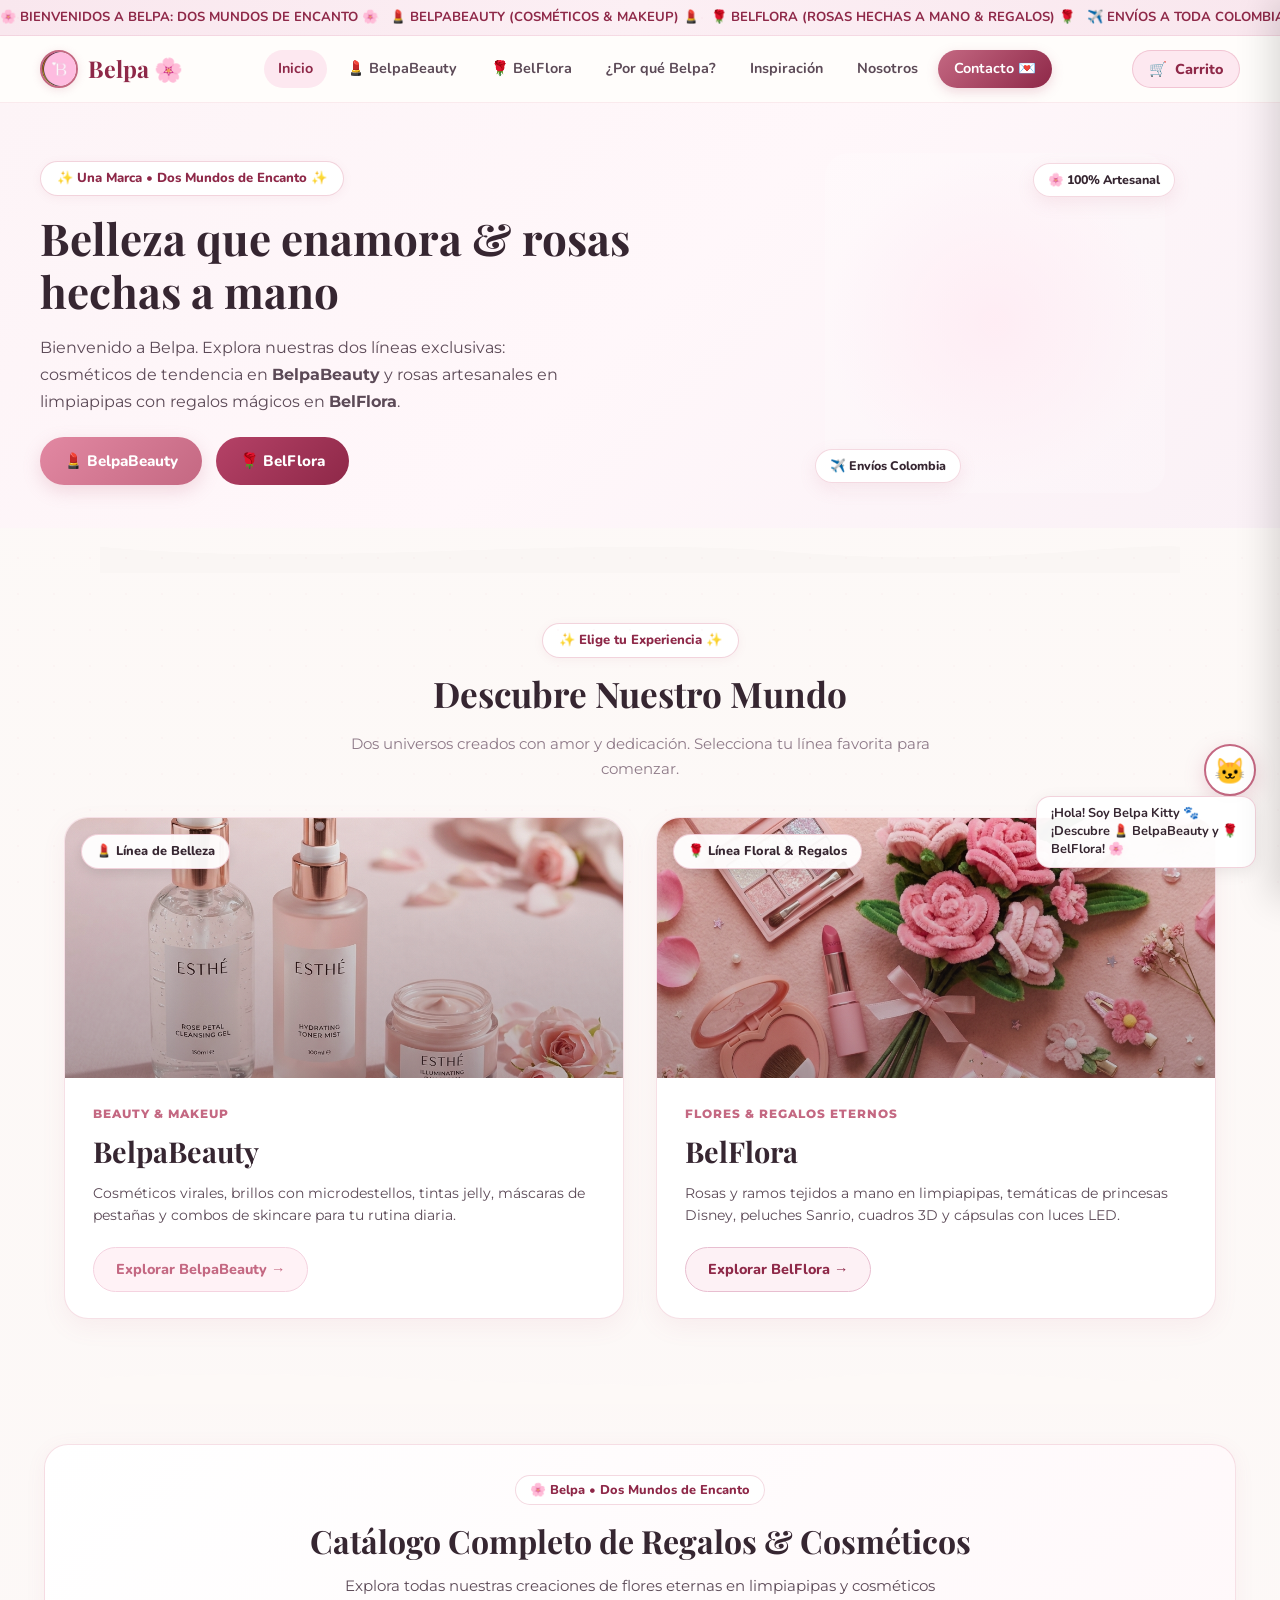
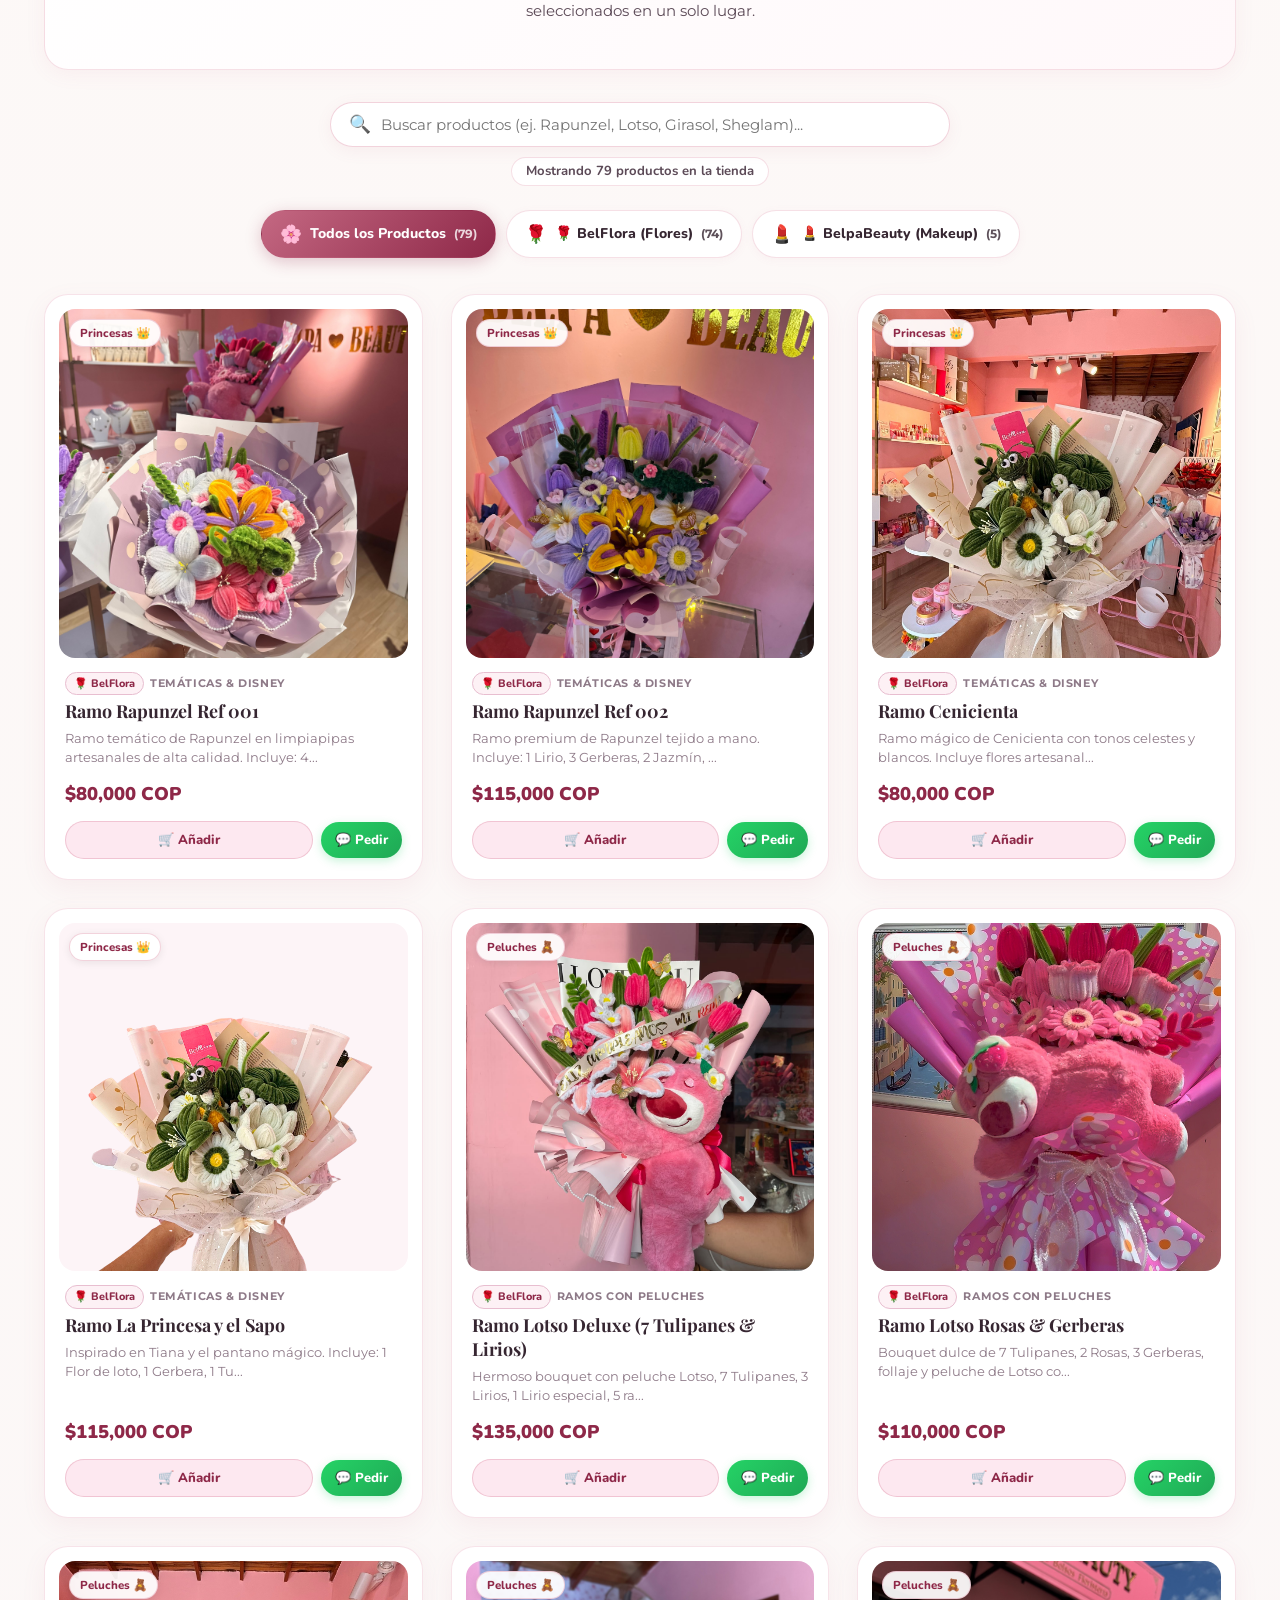
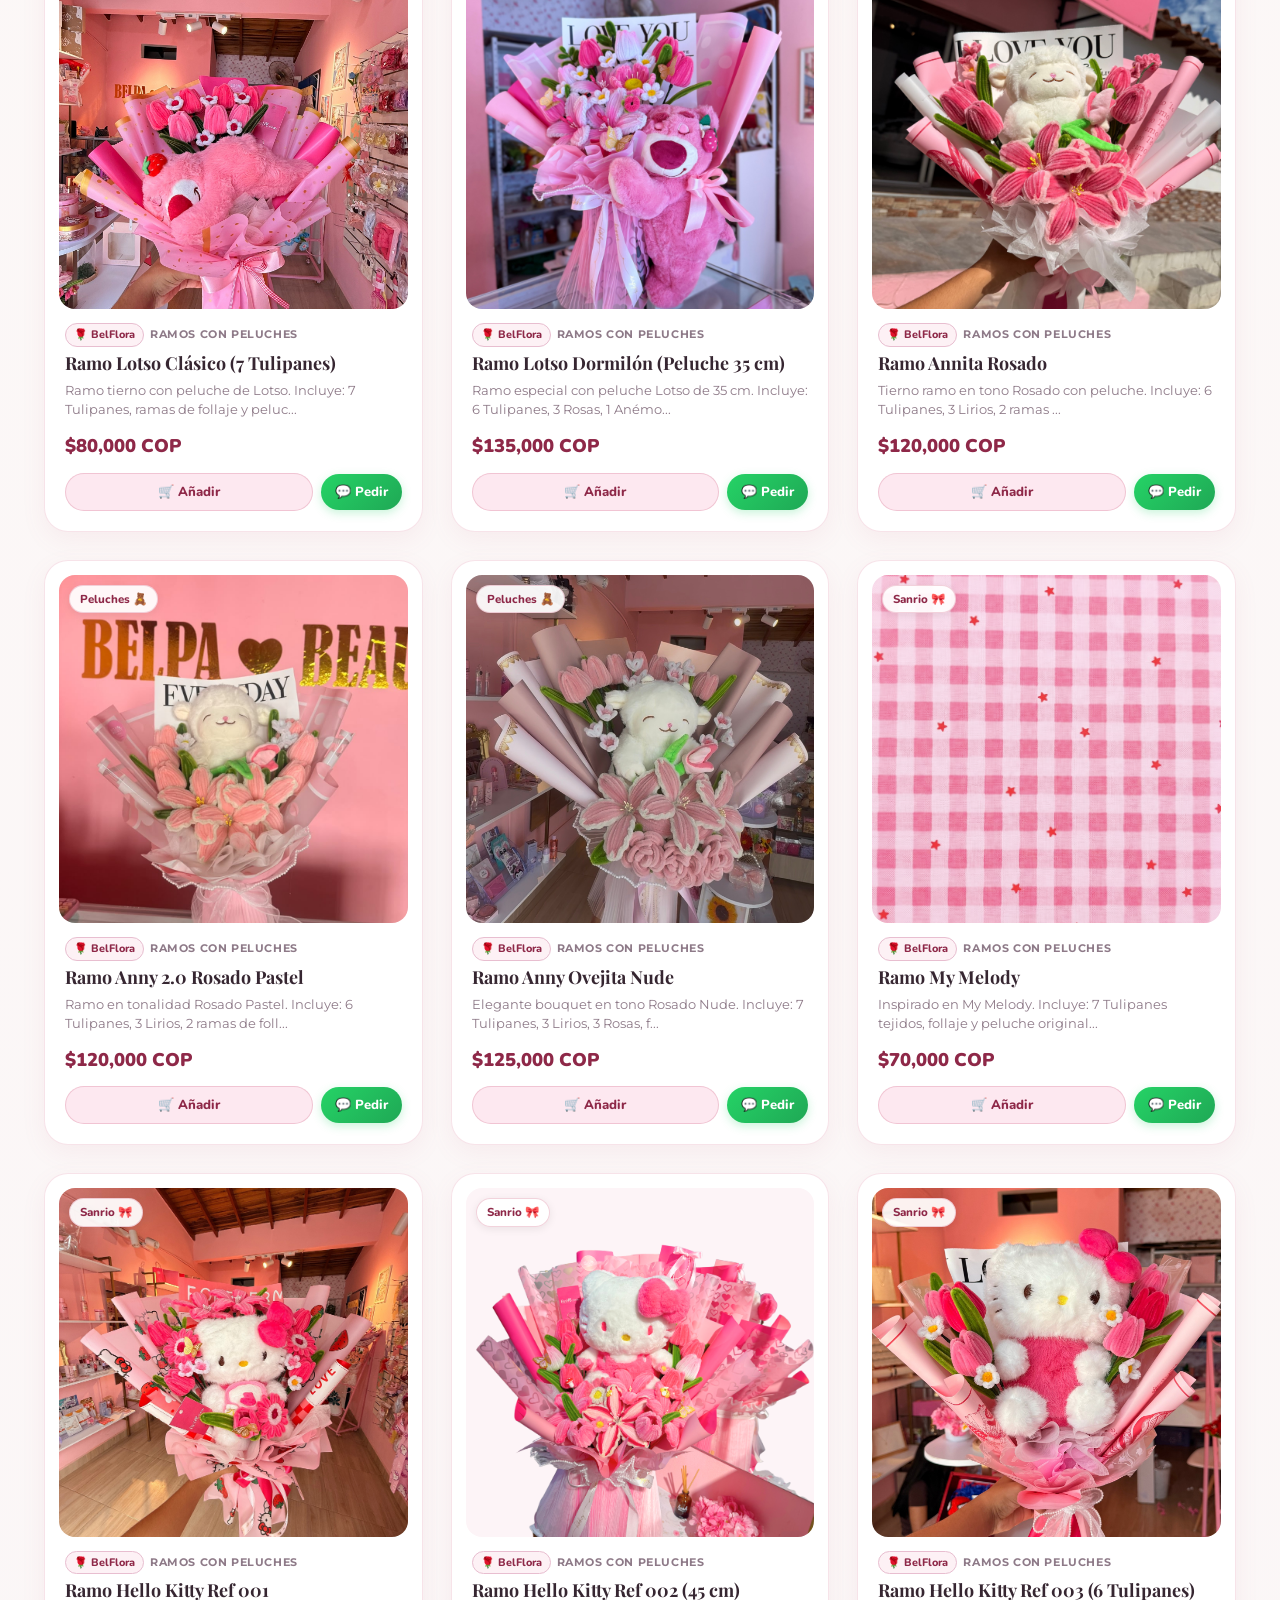
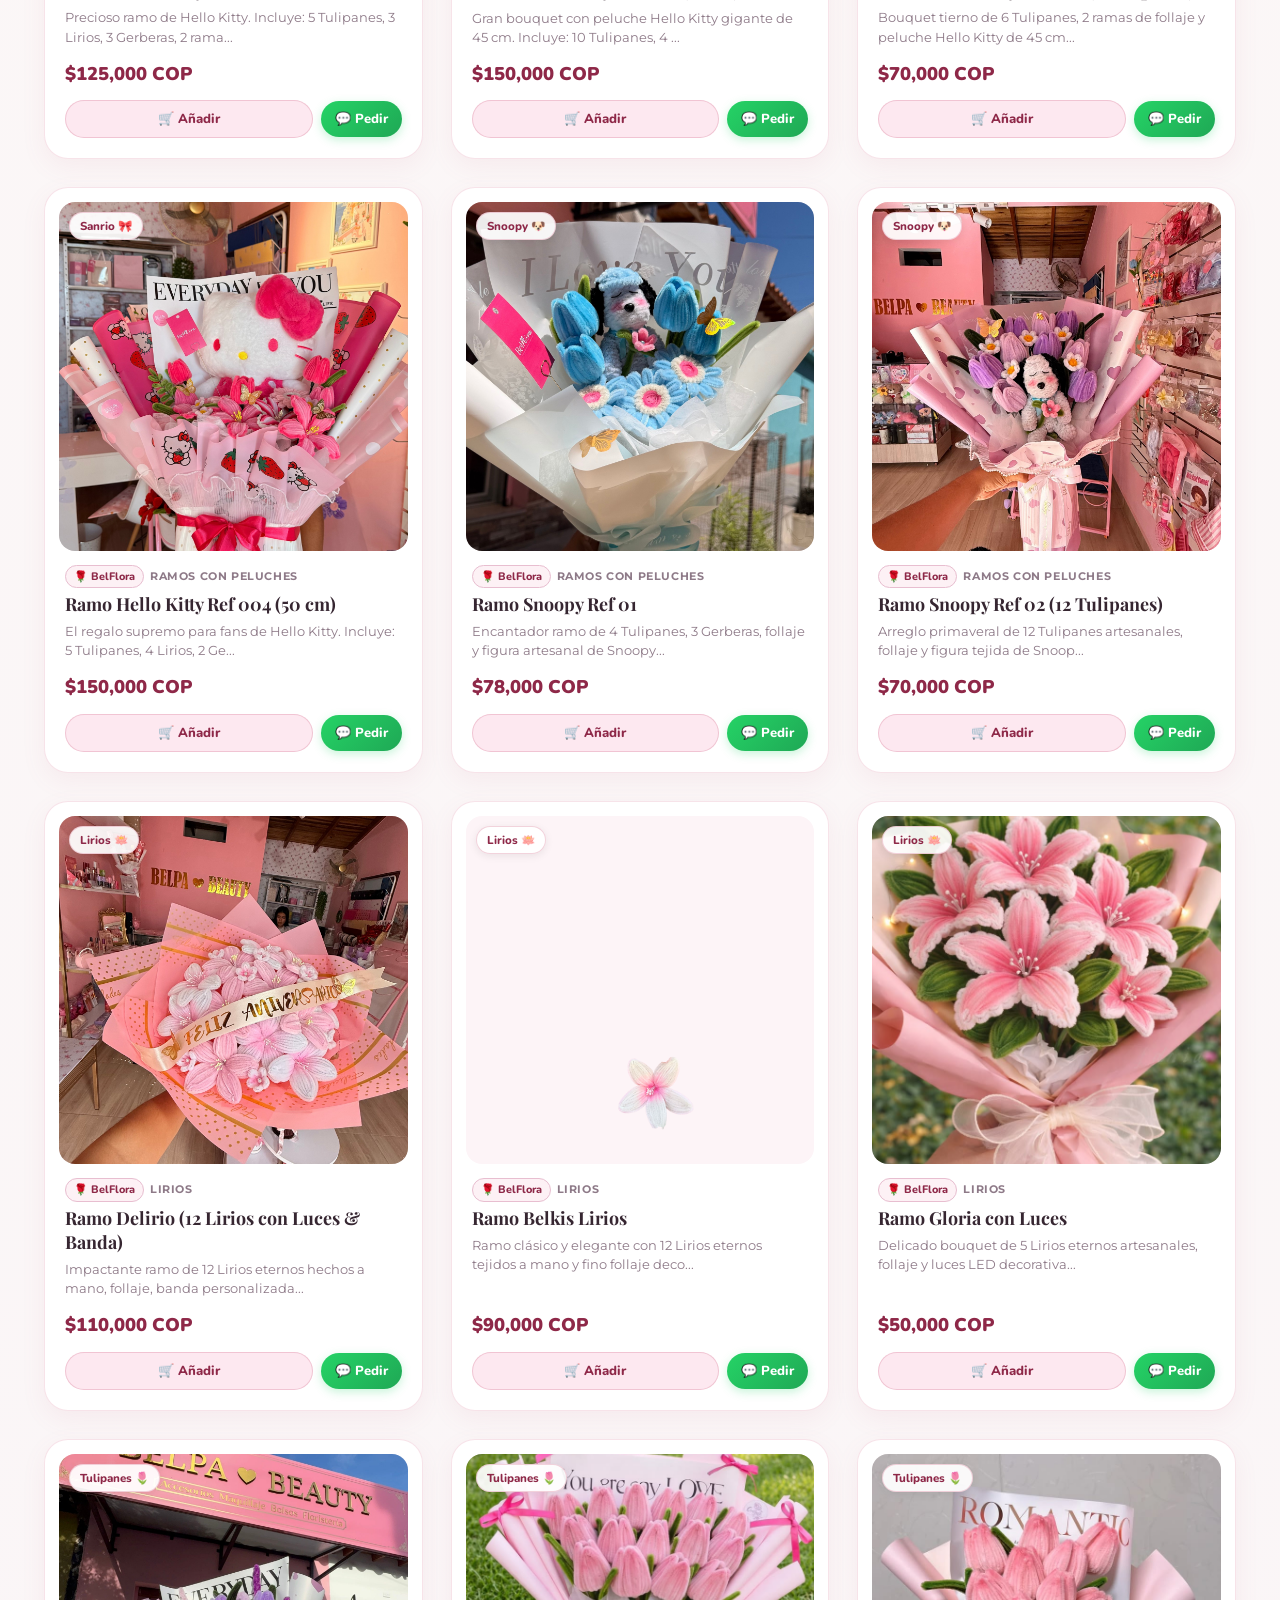
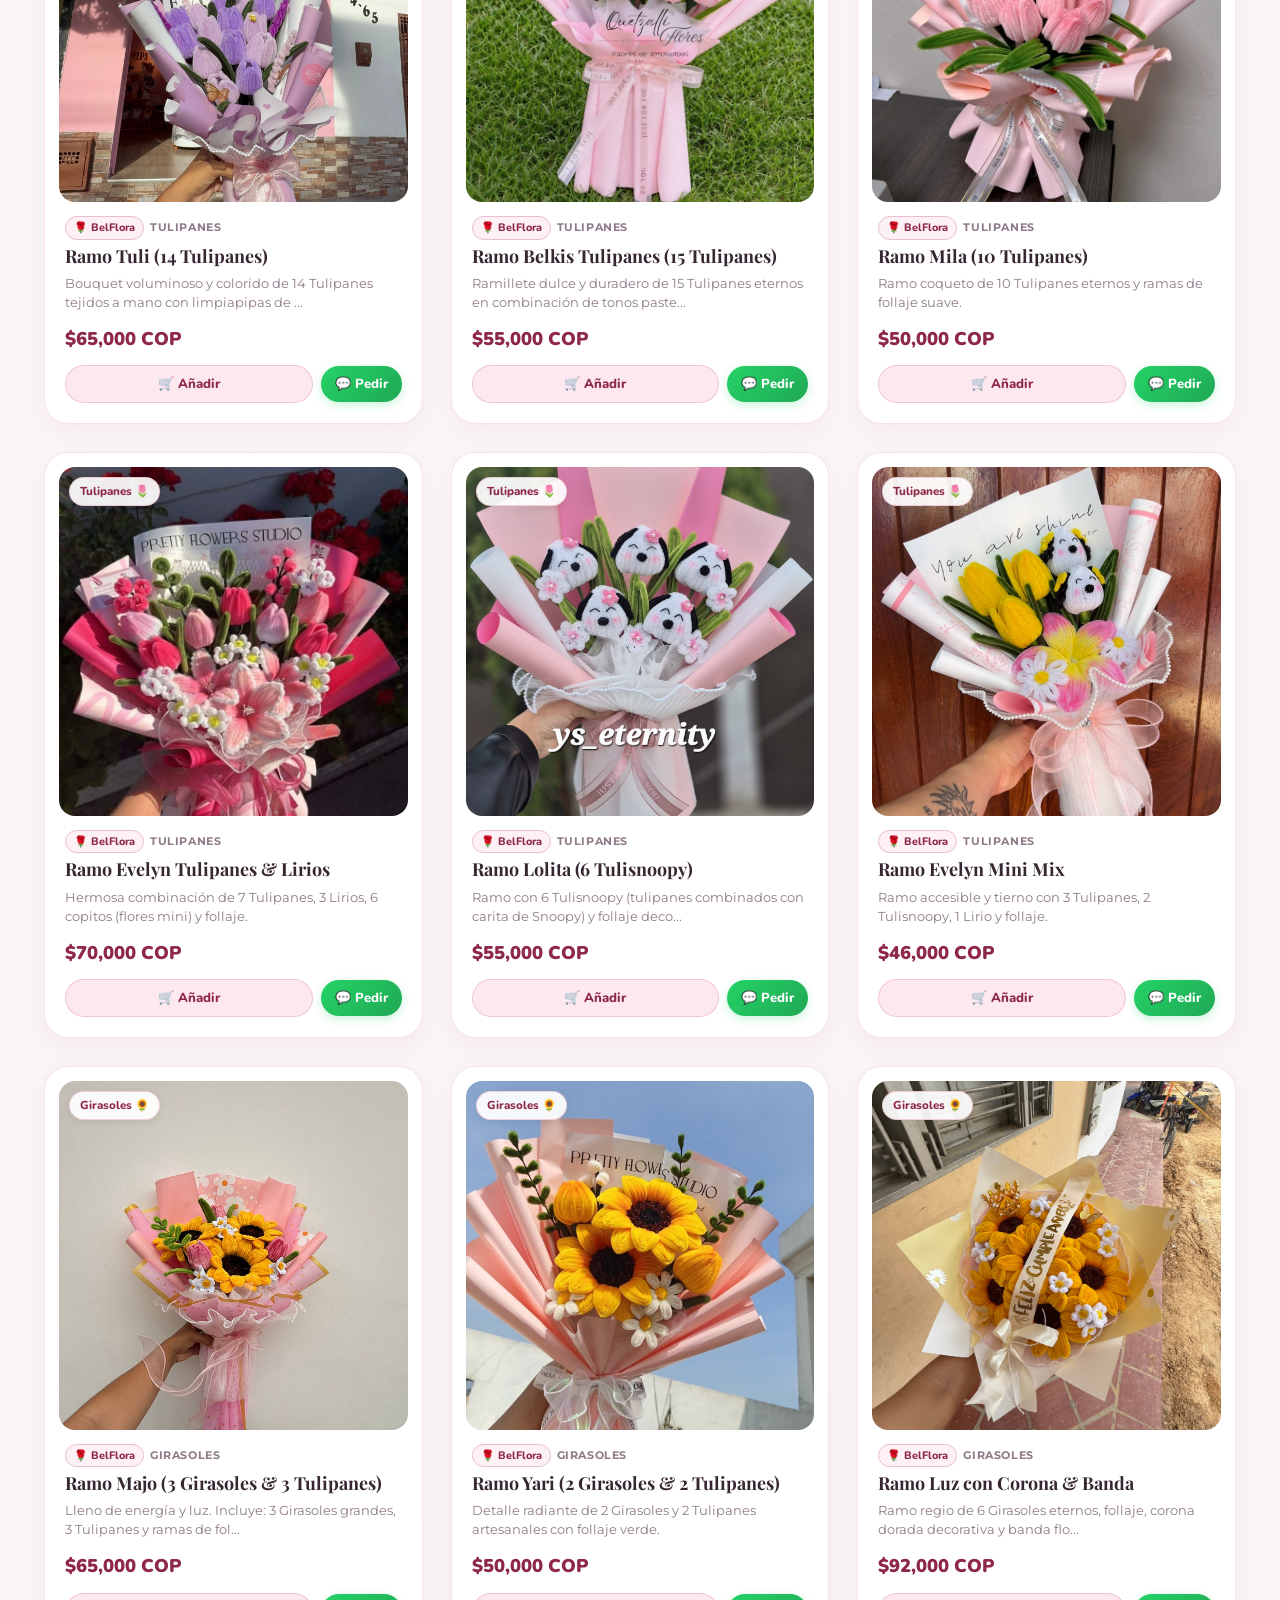
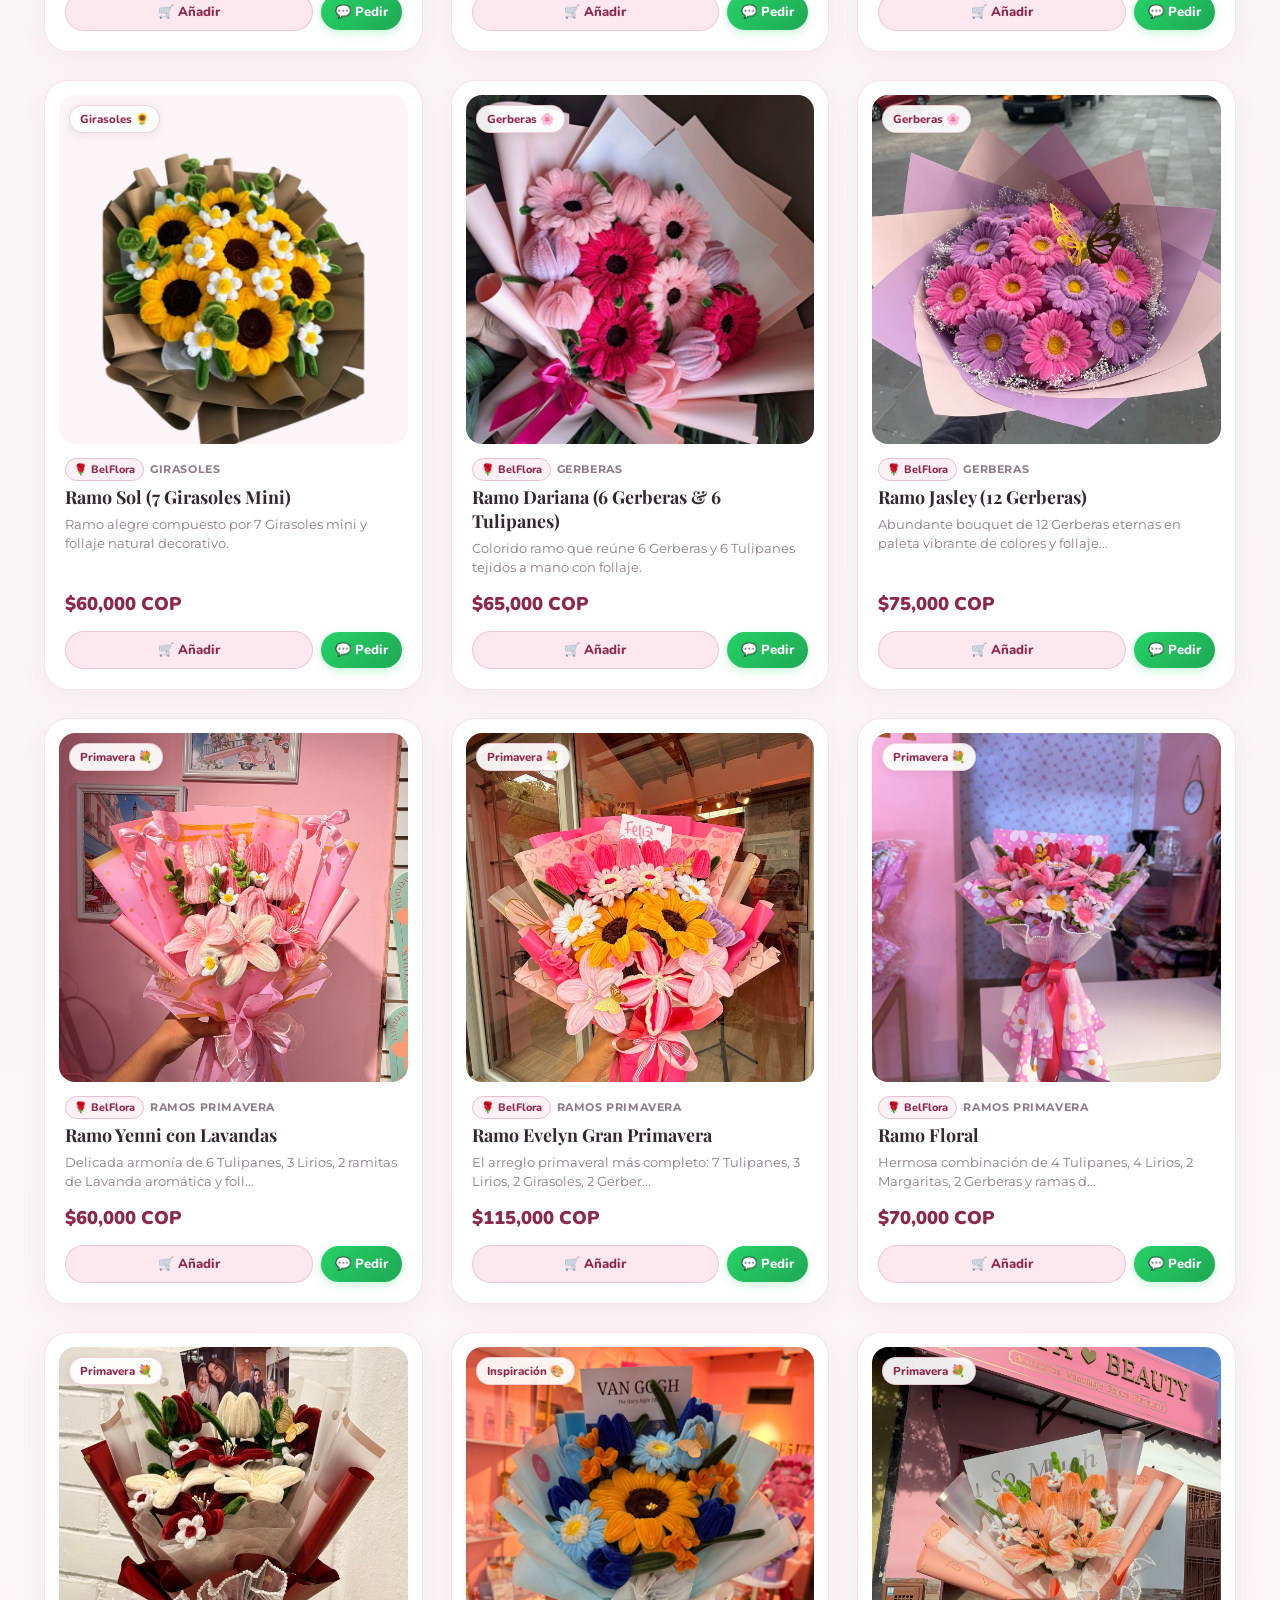
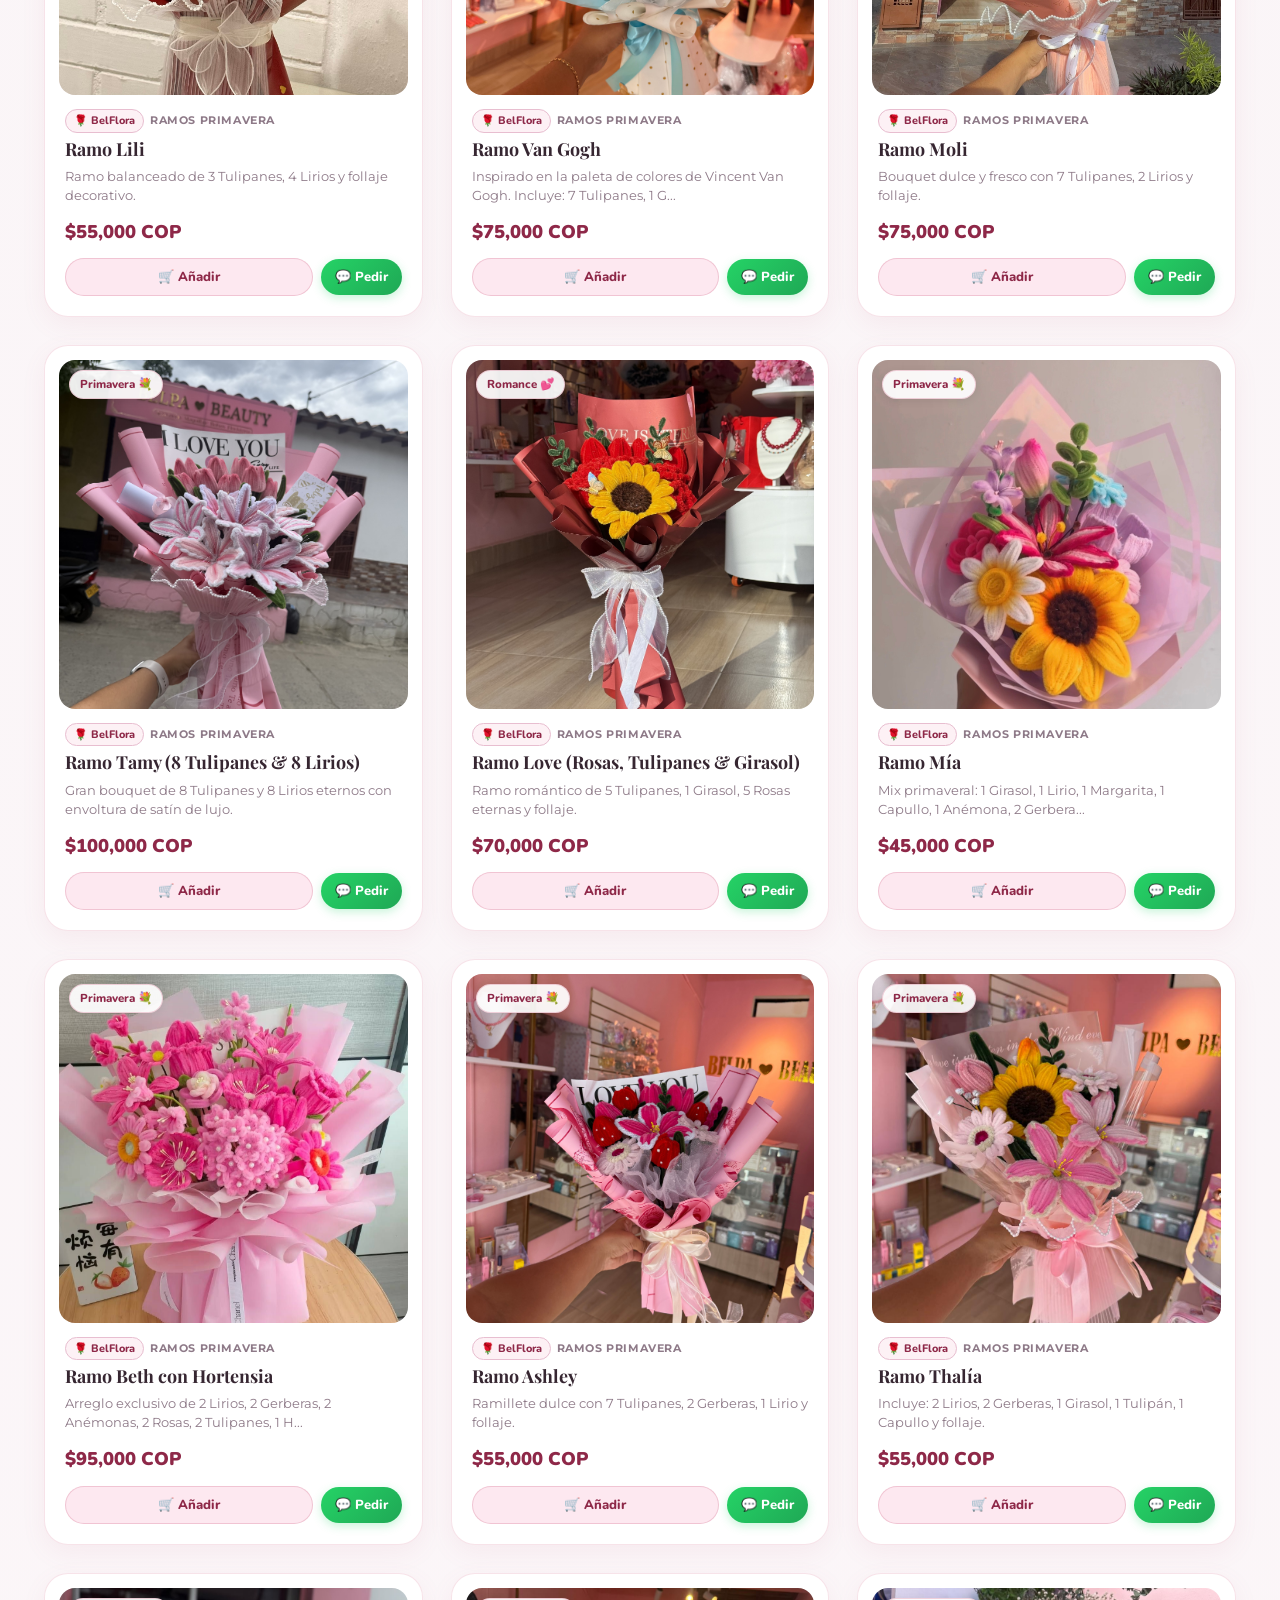
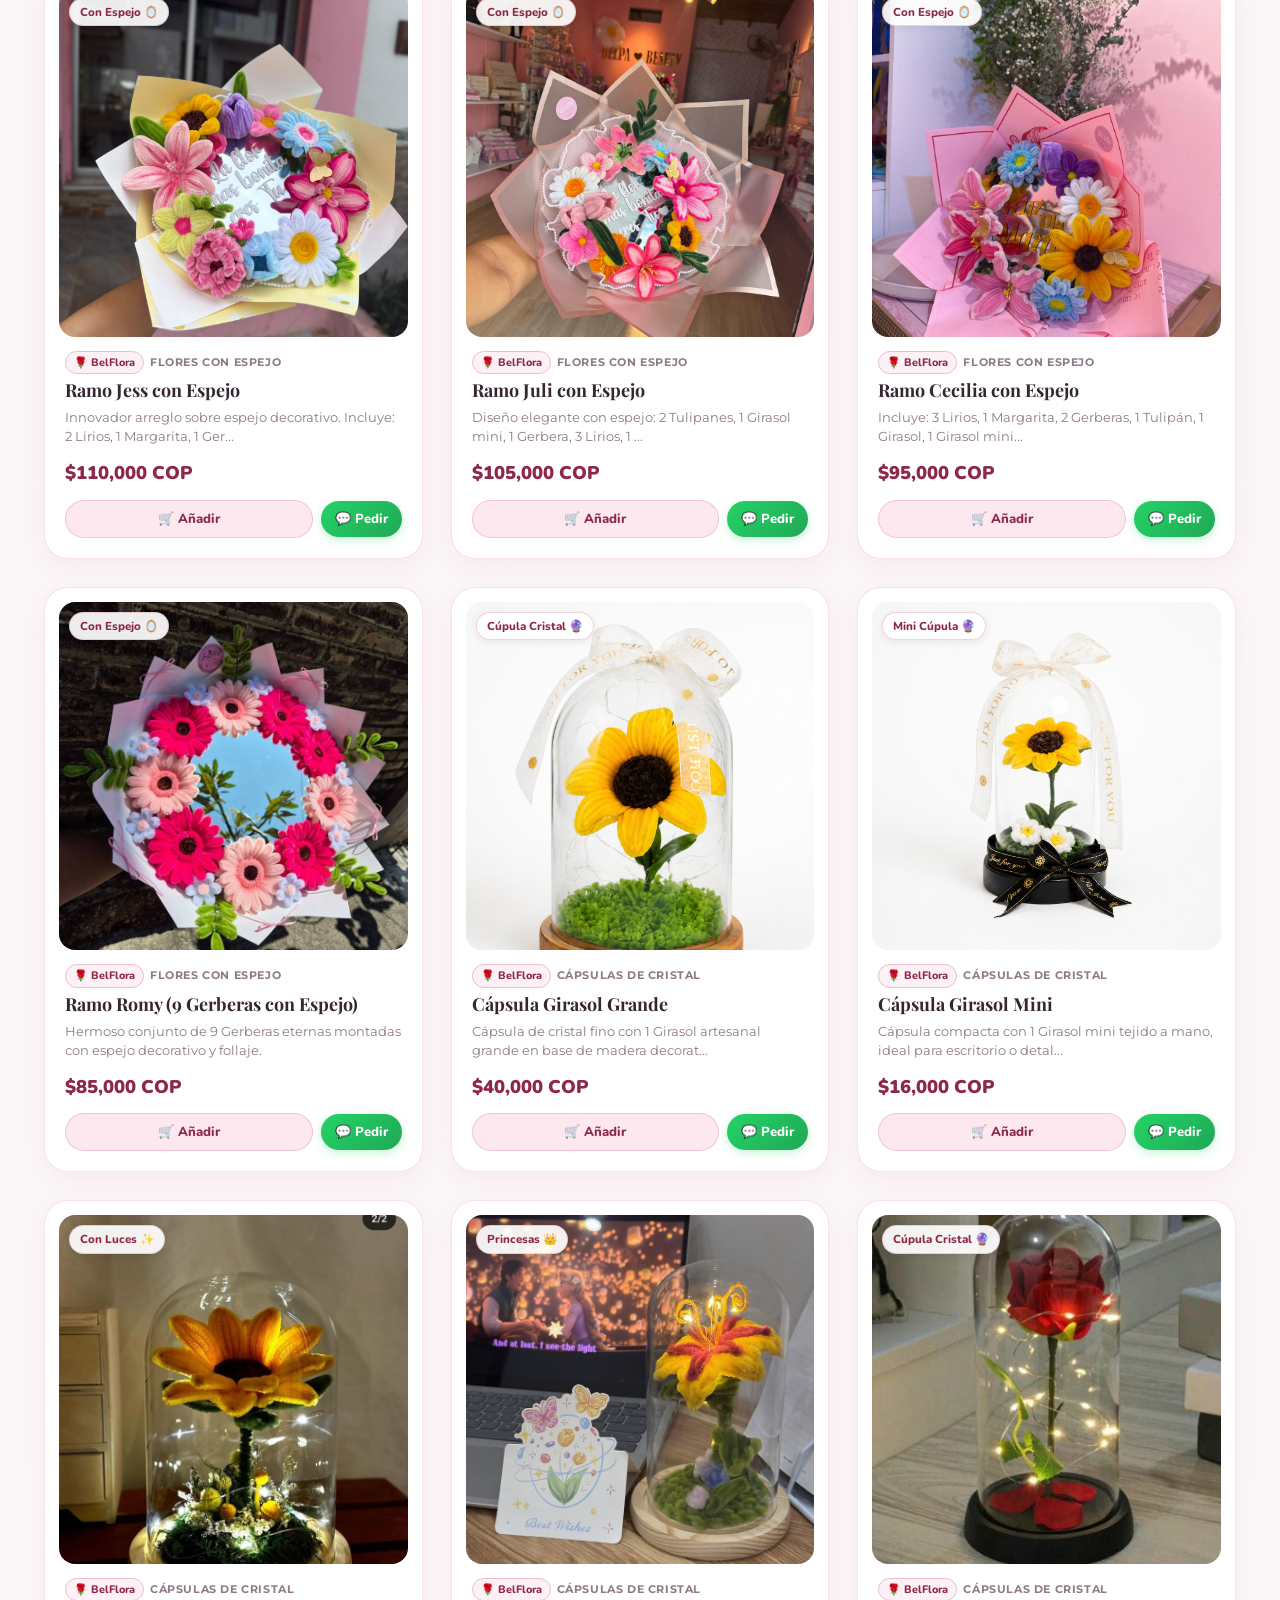
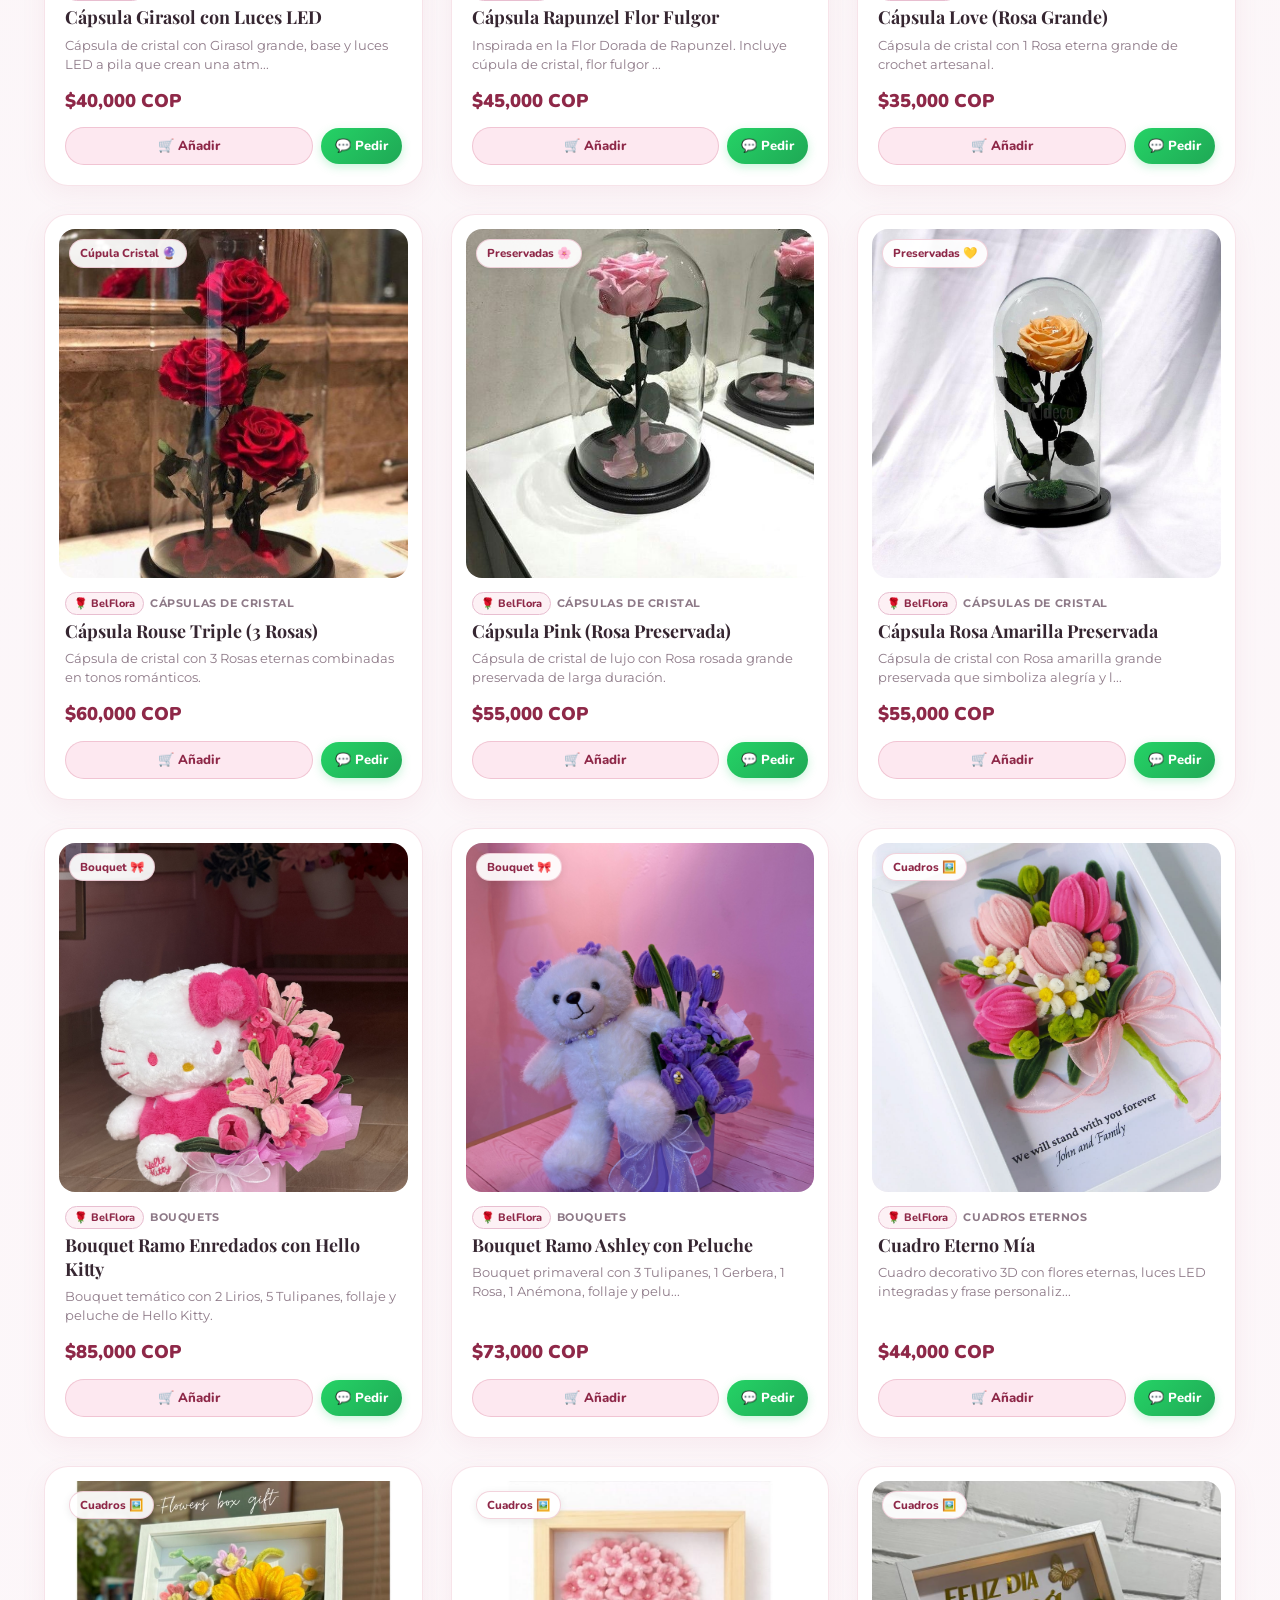
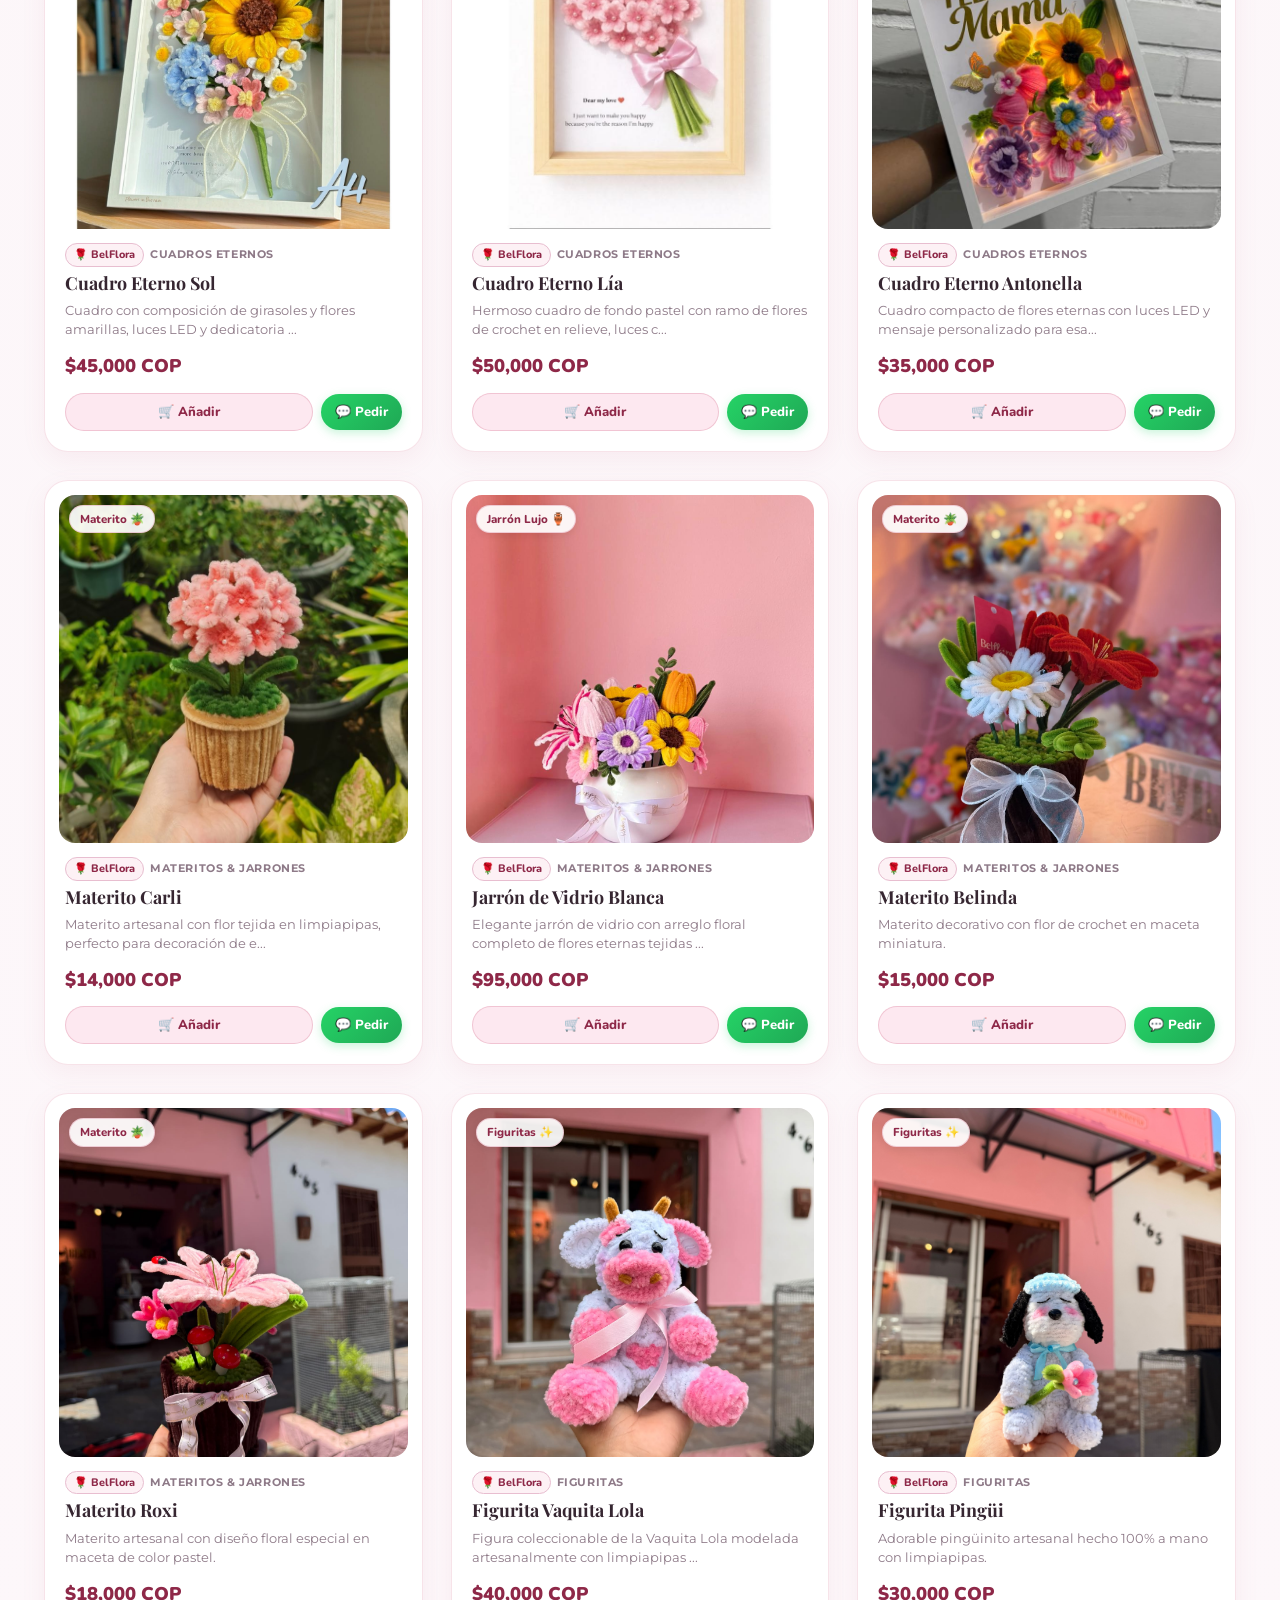
==== commit 1fc7a584: "Bloque 1: Implement smart checkout validation, date picker, shipping clarity, and organized WhatsApp" ====
--- a/index.html
+++ b/index.html
@@ -396,8 +396,9 @@
         <div class="cart-drawer-footer" id="cart-drawer-footer">
             <div class="cart-checkout-details">
                 <div class="cart-form-field">
-                    <label for="cart-client-name">Tu Nombre:</label>
-                    <input type="text" id="cart-client-name" placeholder="Ej. Daniela Pérez" class="cart-input">
+                    <label for="cart-client-name">Tu Nombre: <span class="required-star">*</span></label>
+                    <input type="text" id="cart-client-name" placeholder="Ej. Daniela Pérez" class="cart-input" autocomplete="name">
+                    <span class="field-error-msg" id="err-cart-client-name" style="display:none;"></span>
                 </div>
                 <div class="cart-form-field">
                     <label for="cart-delivery-method">Método de Entrega:</label>
@@ -407,14 +408,29 @@
                         <option value="Recoger en punto (Cúcuta)">📍 Recoger en persona</option>
                     </select>
                 </div>
-                <div class="cart-form-field">
-                    <label for="cart-client-address">Dirección / Ciudad:</label>
-                    <input type="text" id="cart-client-address" placeholder="Ej. Barrio Los Pinos, Cúcuta" class="cart-input">
+                <div class="cart-form-field" id="cart-date-field-container">
+                    <label for="cart-delivery-date" id="cart-date-label">¿Para qué fecha necesitas tu pedido? <span class="required-star" id="cart-date-required-star">*</span></label>
+                    <input type="date" id="cart-delivery-date" class="cart-input">
+                    <span class="field-hint" id="cart-date-hint">🌹 Los ramos artesanales requieren tiempo de confección a mano.</span>
+                    <span class="field-error-msg" id="err-cart-delivery-date" style="display:none;"></span>
+                </div>
+                <div class="cart-form-field" id="cart-address-field-container">
+                    <label for="cart-client-address" id="cart-address-label">Dirección / Barrio: <span class="required-star" id="cart-address-required-star">*</span></label>
+                    <input type="text" id="cart-client-address" placeholder="Ej. Barrio Los Pinos, Calle 10 #5-20" class="cart-input" autocomplete="street-address">
+                    <span class="field-error-msg" id="err-cart-client-address" style="display:none;"></span>
                 </div>
                 <div class="cart-form-field">
                     <label for="cart-client-notes">Nota especial o dedicatoria (Opcional):</label>
                     <input type="text" id="cart-client-notes" placeholder="Ej. 'Feliz Cumpleaños Mamá...'" class="cart-input">
                 </div>
+            </div>
+
+            <div class="cart-shipping-notice-box">
+                <div class="cart-shipping-row">
+                    <span>🚚 Envío / Domicilio:</span>
+                    <strong class="cart-shipping-tag">A coordinar por WhatsApp</strong>
+                </div>
+                <p class="cart-shipping-subtext">El valor exacto del domicilio se confirma según tu dirección.</p>
             </div>
 
             <div class="cart-subtotal-row">
--- a/style.css
+++ b/style.css
@@ -1620,19 +1620,95 @@
     border-top: 1px solid rgba(217, 130, 155, 0.2);
 }
 
-.cart-checkout-details { display: flex; flex-direction: column; gap: 6px; margin-bottom: 12px; }
-.cart-form-field { display: flex; flex-direction: column; gap: 2px; }
-.cart-form-field label { font-size: 0.72rem; font-weight: 800; color: var(--charcoal-soft); font-family: var(--font-cute); }
+.cart-checkout-details { display: flex; flex-direction: column; gap: 8px; margin-bottom: 12px; }
+.cart-form-field { display: flex; flex-direction: column; gap: 3px; position: relative; }
+.cart-form-field label { 
+    font-size: 0.74rem; 
+    font-weight: 800; 
+    color: var(--charcoal-soft); 
+    font-family: var(--font-cute); 
+    display: flex;
+    align-items: center;
+    gap: 4px;
+}
+
+.required-star {
+    color: #D9383A;
+    font-weight: 900;
+}
 
 .cart-input, .cart-select {
     width: 100%;
-    padding: 6px 10px;
-    border: 1px solid rgba(217, 130, 155, 0.35);
+    padding: 7px 10px;
+    border: 1px solid rgba(217, 130, 155, 0.4);
     border-radius: 8px;
-    font-size: 0.82rem;
+    font-size: 0.85rem;
     background: #FFFFFF;
     color: var(--charcoal);
     outline: none;
+    transition: var(--transition-fast);
+    font-family: var(--font-main);
+}
+
+.cart-input:focus, .cart-select:focus {
+    border-color: var(--rose-primary);
+    box-shadow: 0 0 0 3px rgba(217, 130, 155, 0.15);
+}
+
+.cart-input.input-error, .cart-select.input-error {
+    border-color: #E03131 !important;
+    background-color: #FFF5F5 !important;
+    box-shadow: 0 0 0 2px rgba(224, 49, 49, 0.15) !important;
+}
+
+.field-error-msg {
+    font-size: 0.69rem;
+    color: #C92A2A;
+    font-weight: 700;
+    font-family: var(--font-cute);
+    margin-top: 1px;
+}
+
+.field-hint {
+    font-size: 0.68rem;
+    color: var(--rose-dusty);
+    font-style: italic;
+    font-family: var(--font-cute);
+    margin-top: 1px;
+}
+
+.cart-shipping-notice-box {
+    background: #FFFFFF;
+    border: 1px dashed rgba(217, 130, 155, 0.45);
+    border-radius: 10px;
+    padding: 8px 12px;
+    margin-bottom: 10px;
+}
+
+.cart-shipping-row {
+    display: flex;
+    justify-content: space-between;
+    align-items: center;
+    font-size: 0.78rem;
+    font-family: var(--font-cute);
+    font-weight: 700;
+    color: var(--charcoal-soft);
+}
+
+.cart-shipping-tag {
+    font-size: 0.76rem;
+    color: var(--burgundy-accent);
+    background: rgba(217, 130, 155, 0.15);
+    padding: 2px 8px;
+    border-radius: 6px;
+    font-weight: 800;
+}
+
+.cart-shipping-subtext {
+    font-size: 0.68rem;
+    color: var(--text-muted);
+    margin: 3px 0 0;
+    font-style: italic;
 }
 
 .cart-subtotal-row {
@@ -1641,7 +1717,7 @@
     align-items: center;
     font-size: 0.95rem;
     margin-bottom: 10px;
-    padding-top: 6px;
+    padding-top: 8px;
     border-top: 1px dashed rgba(217, 130, 155, 0.3);
 }
 
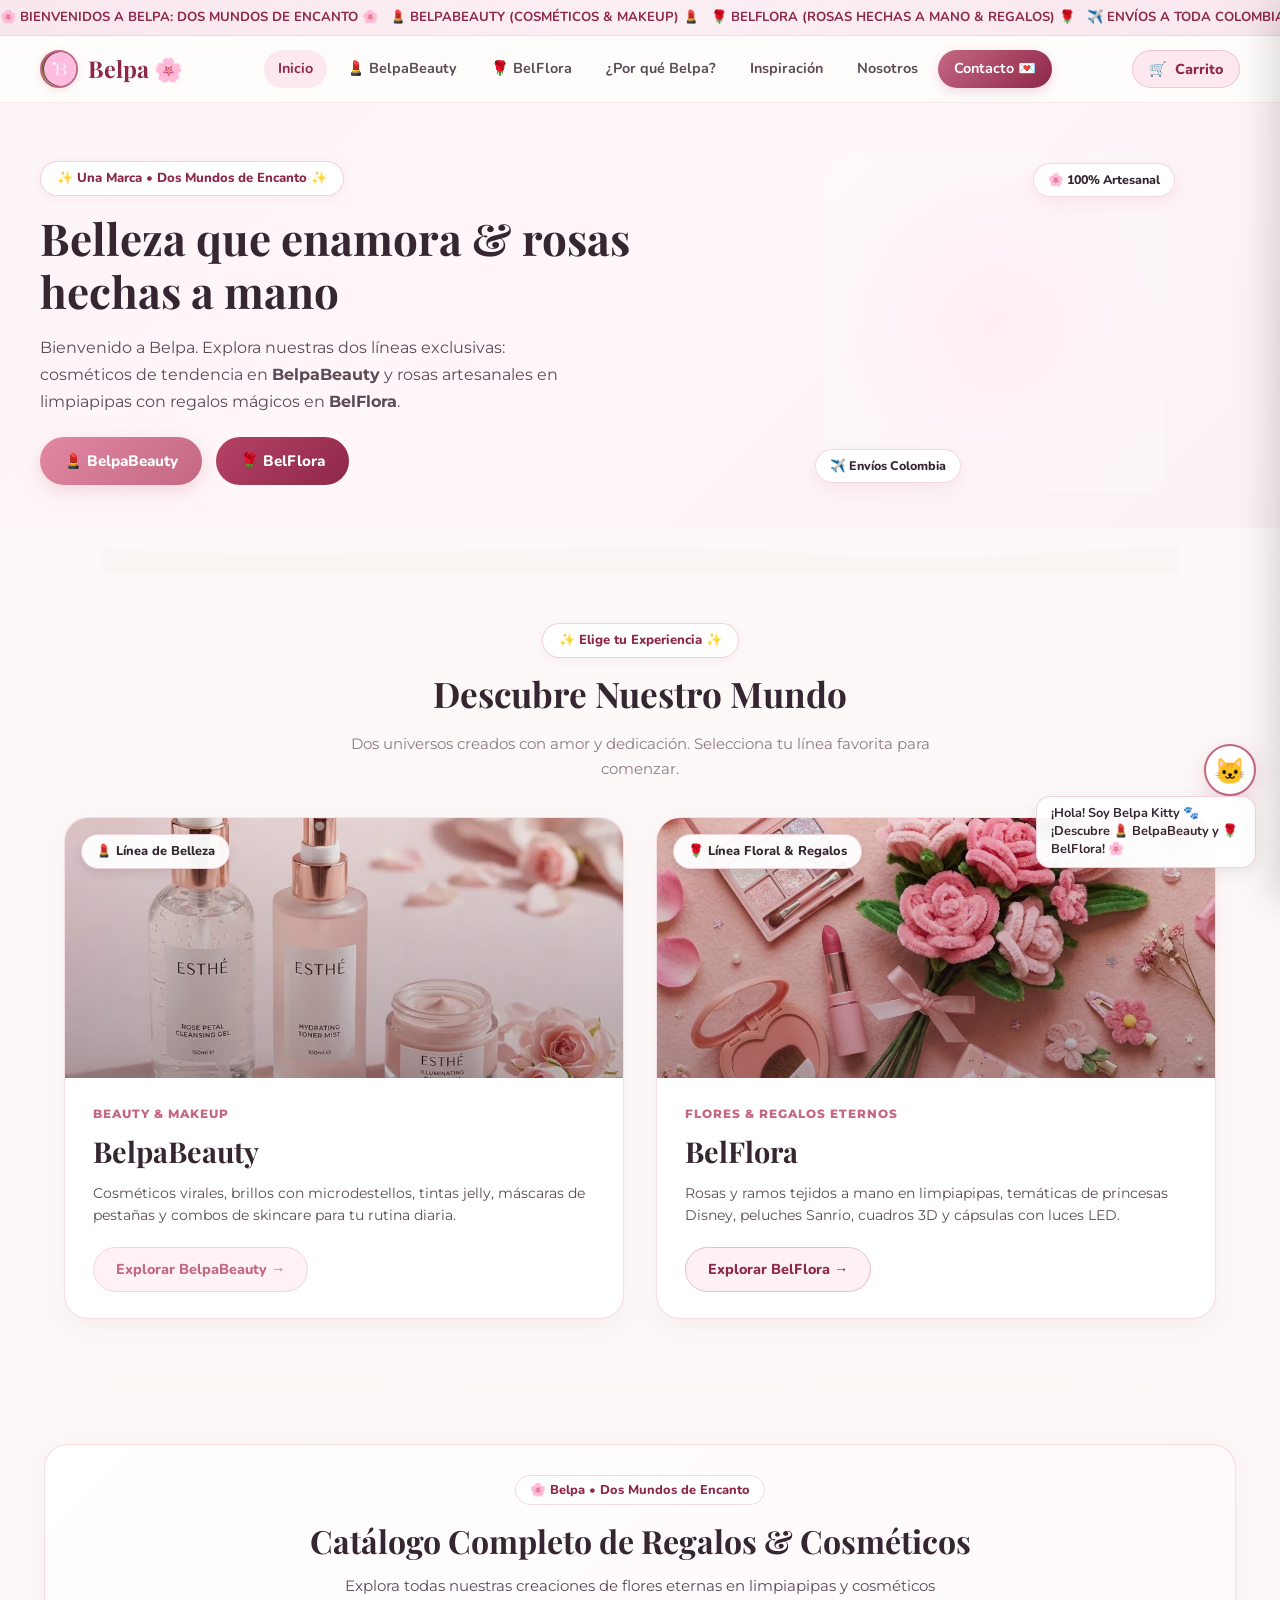
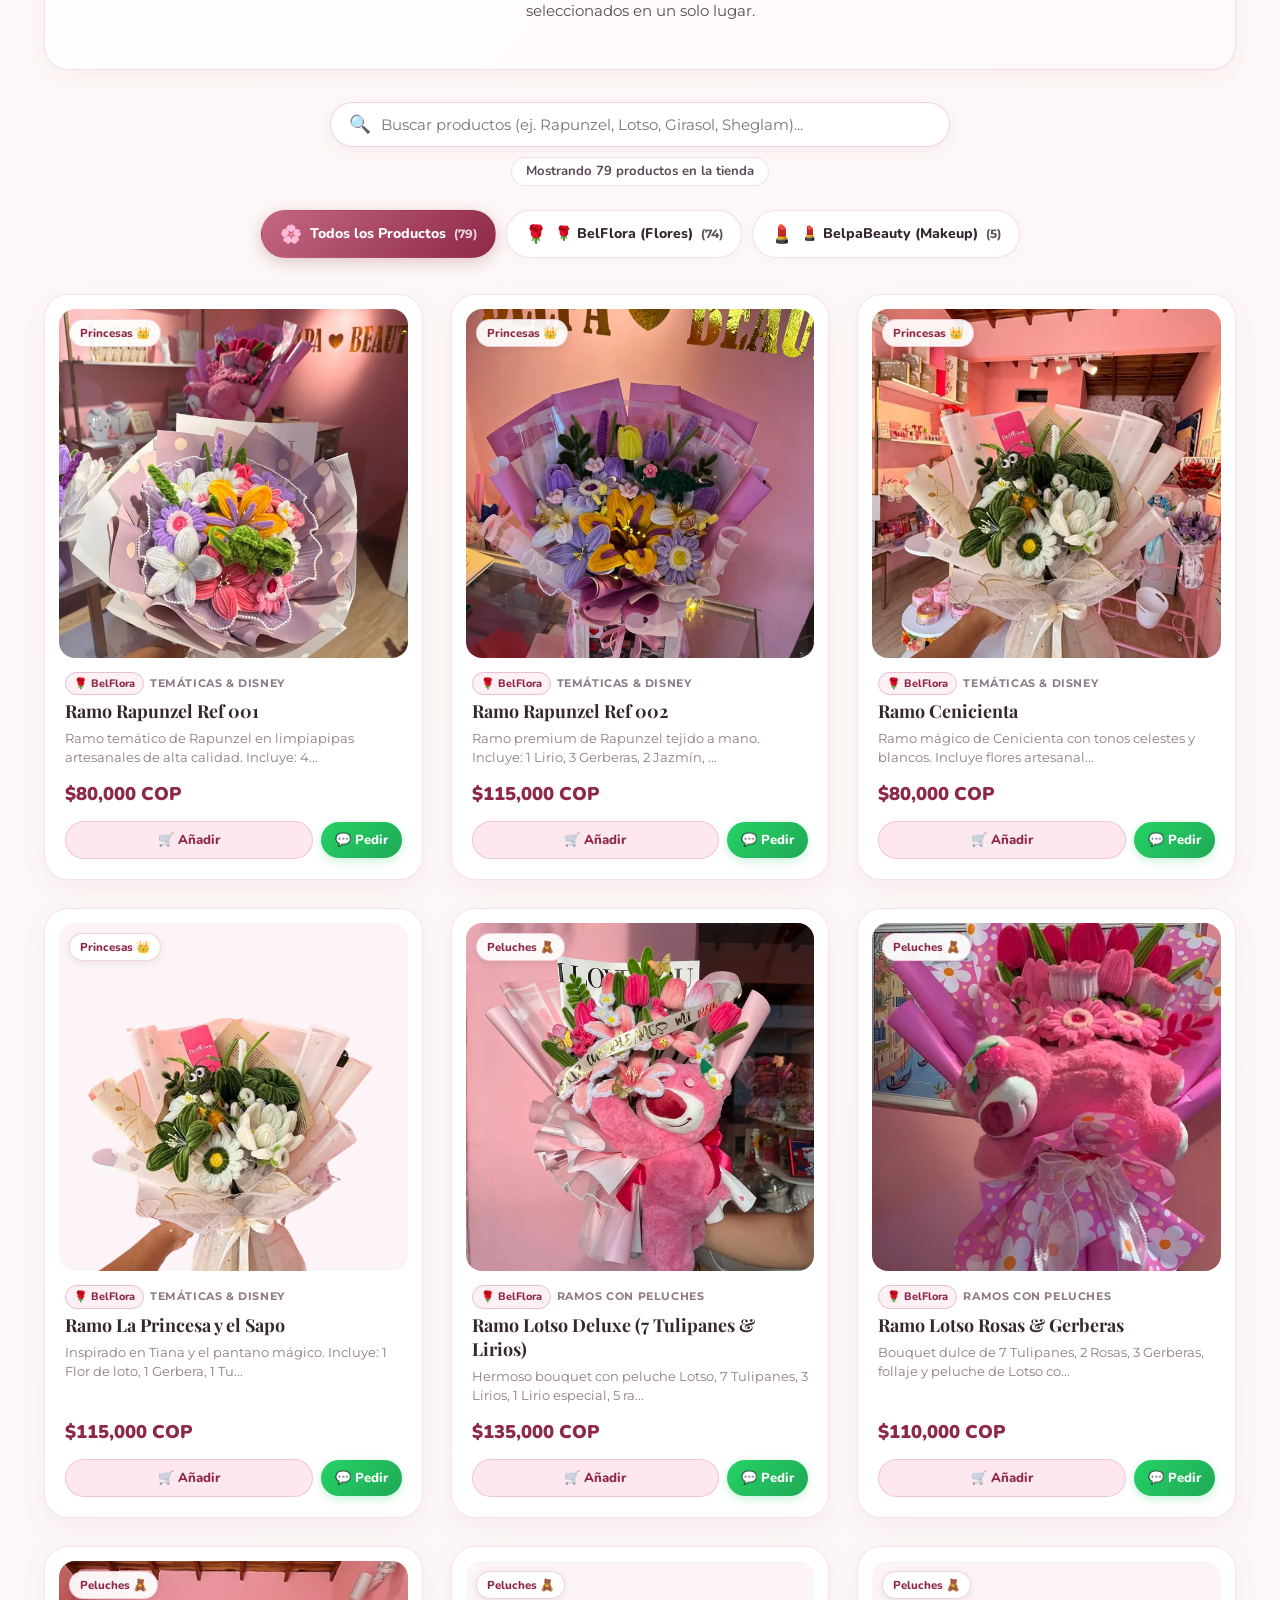
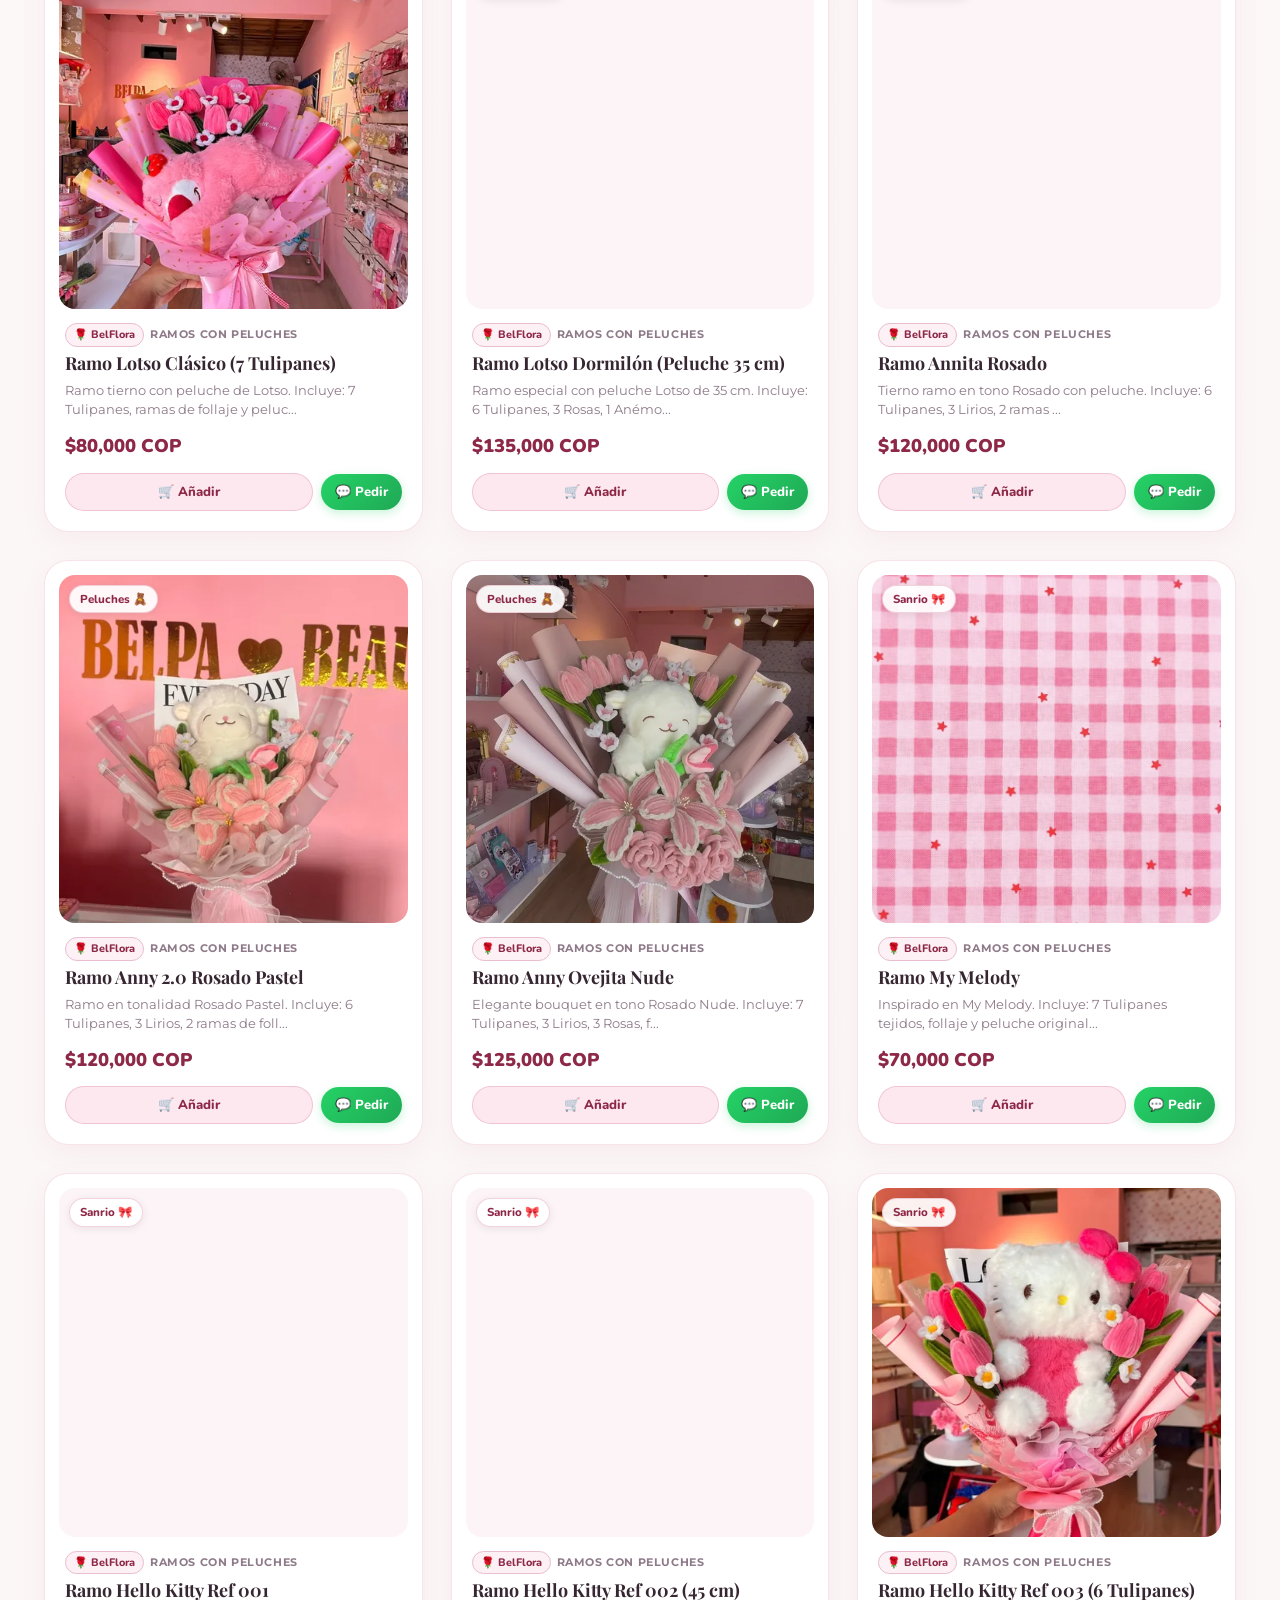
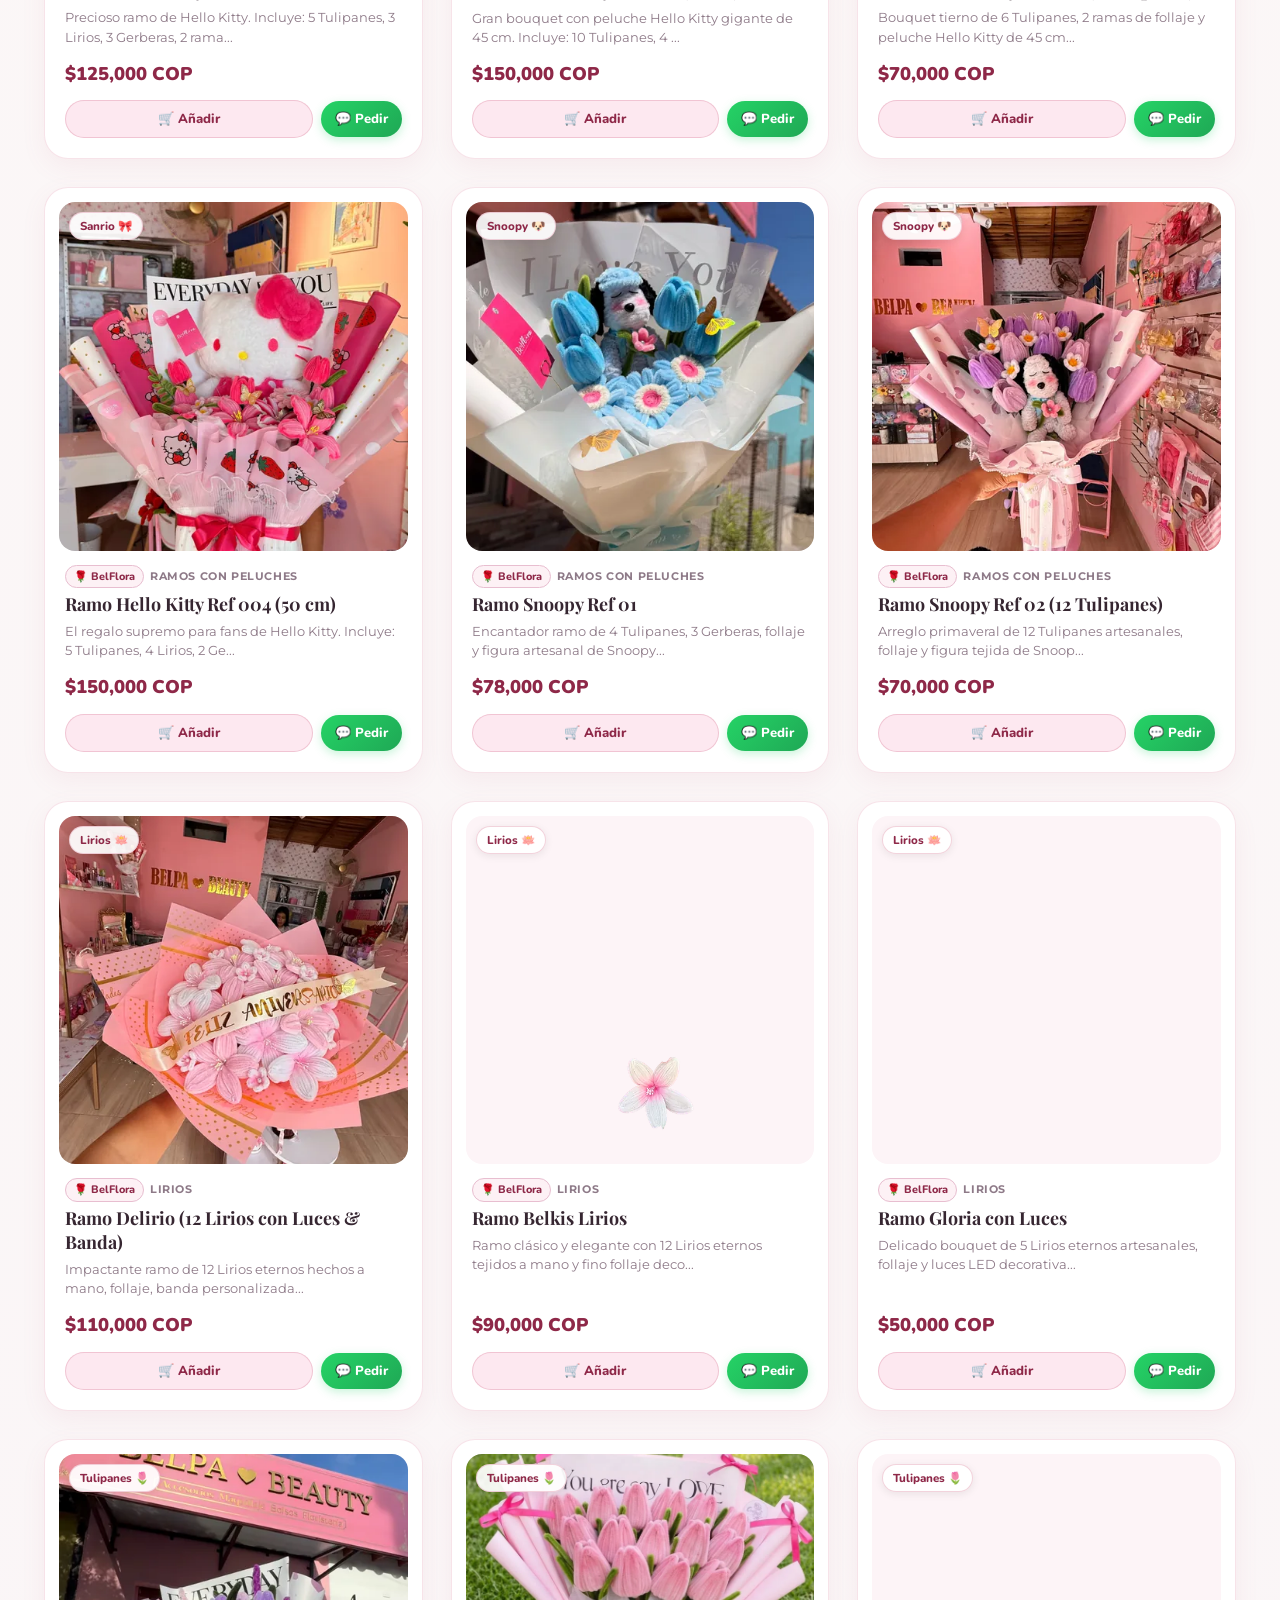
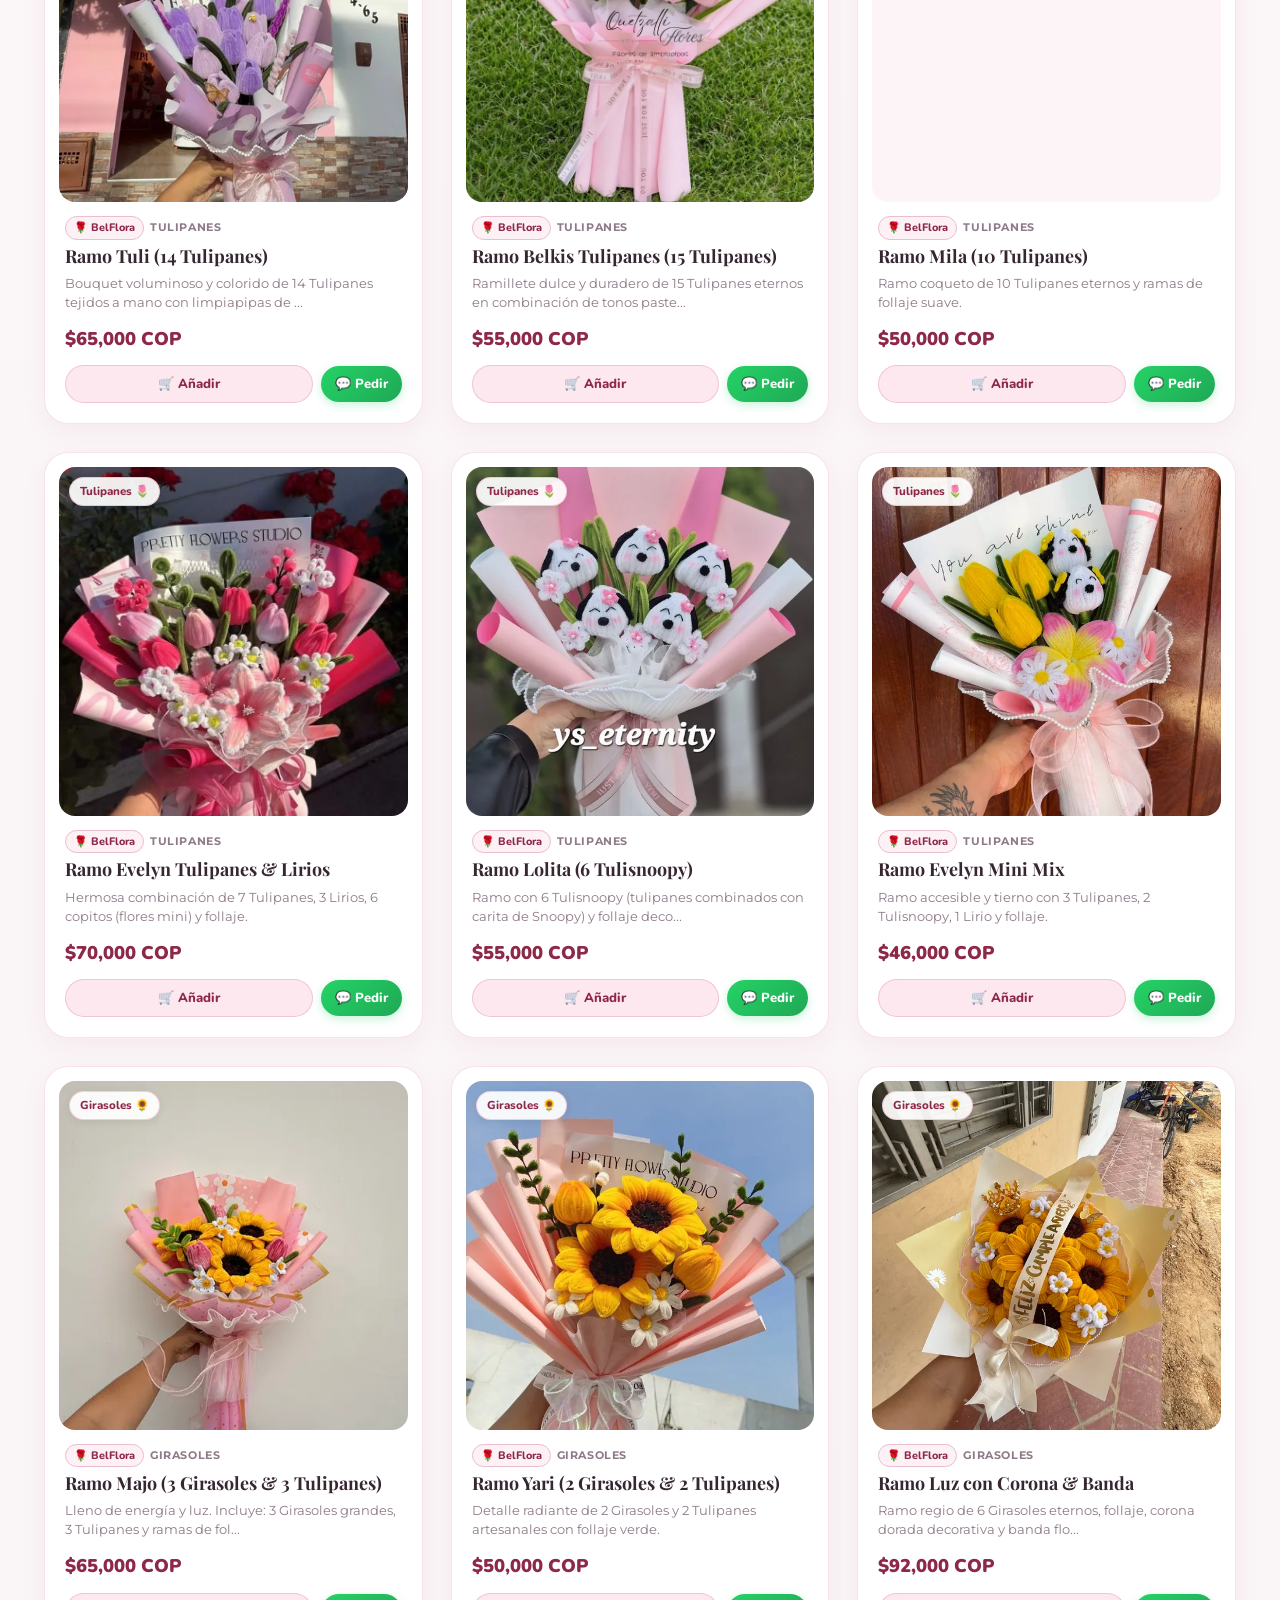
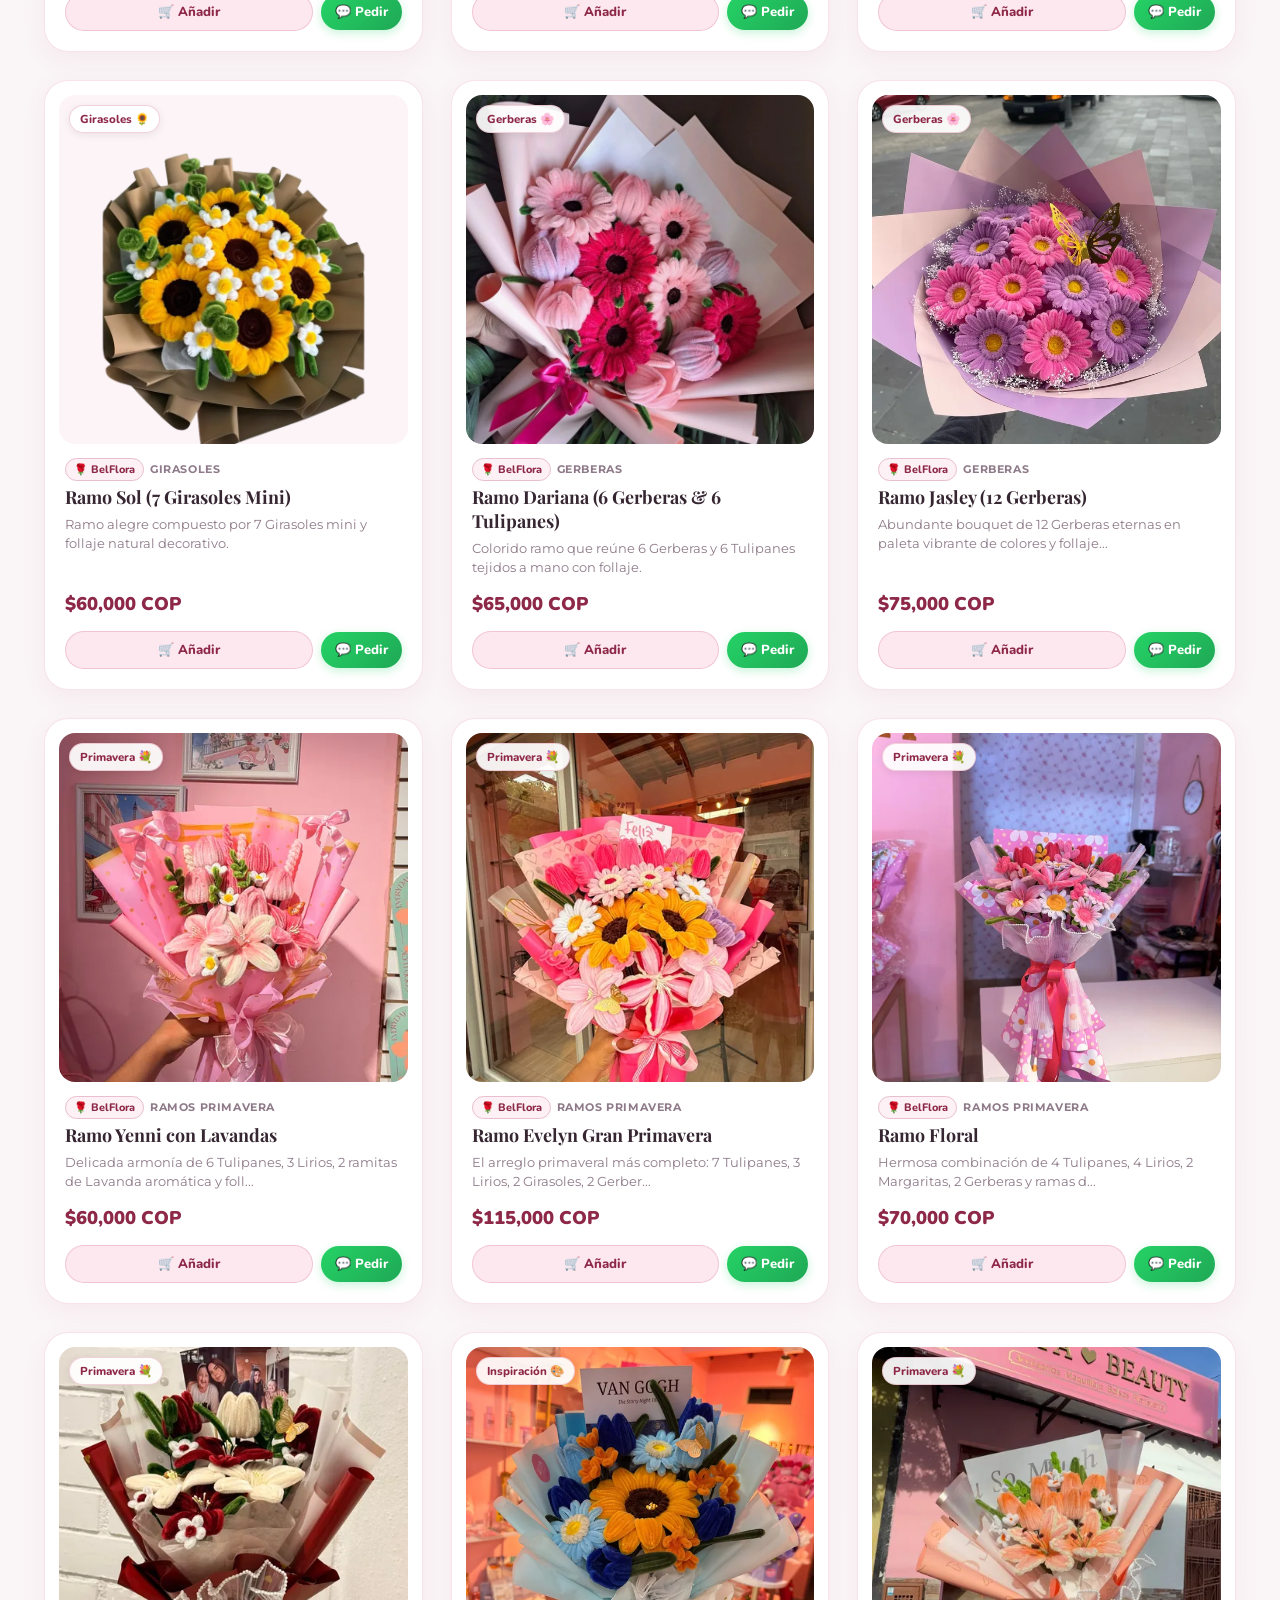
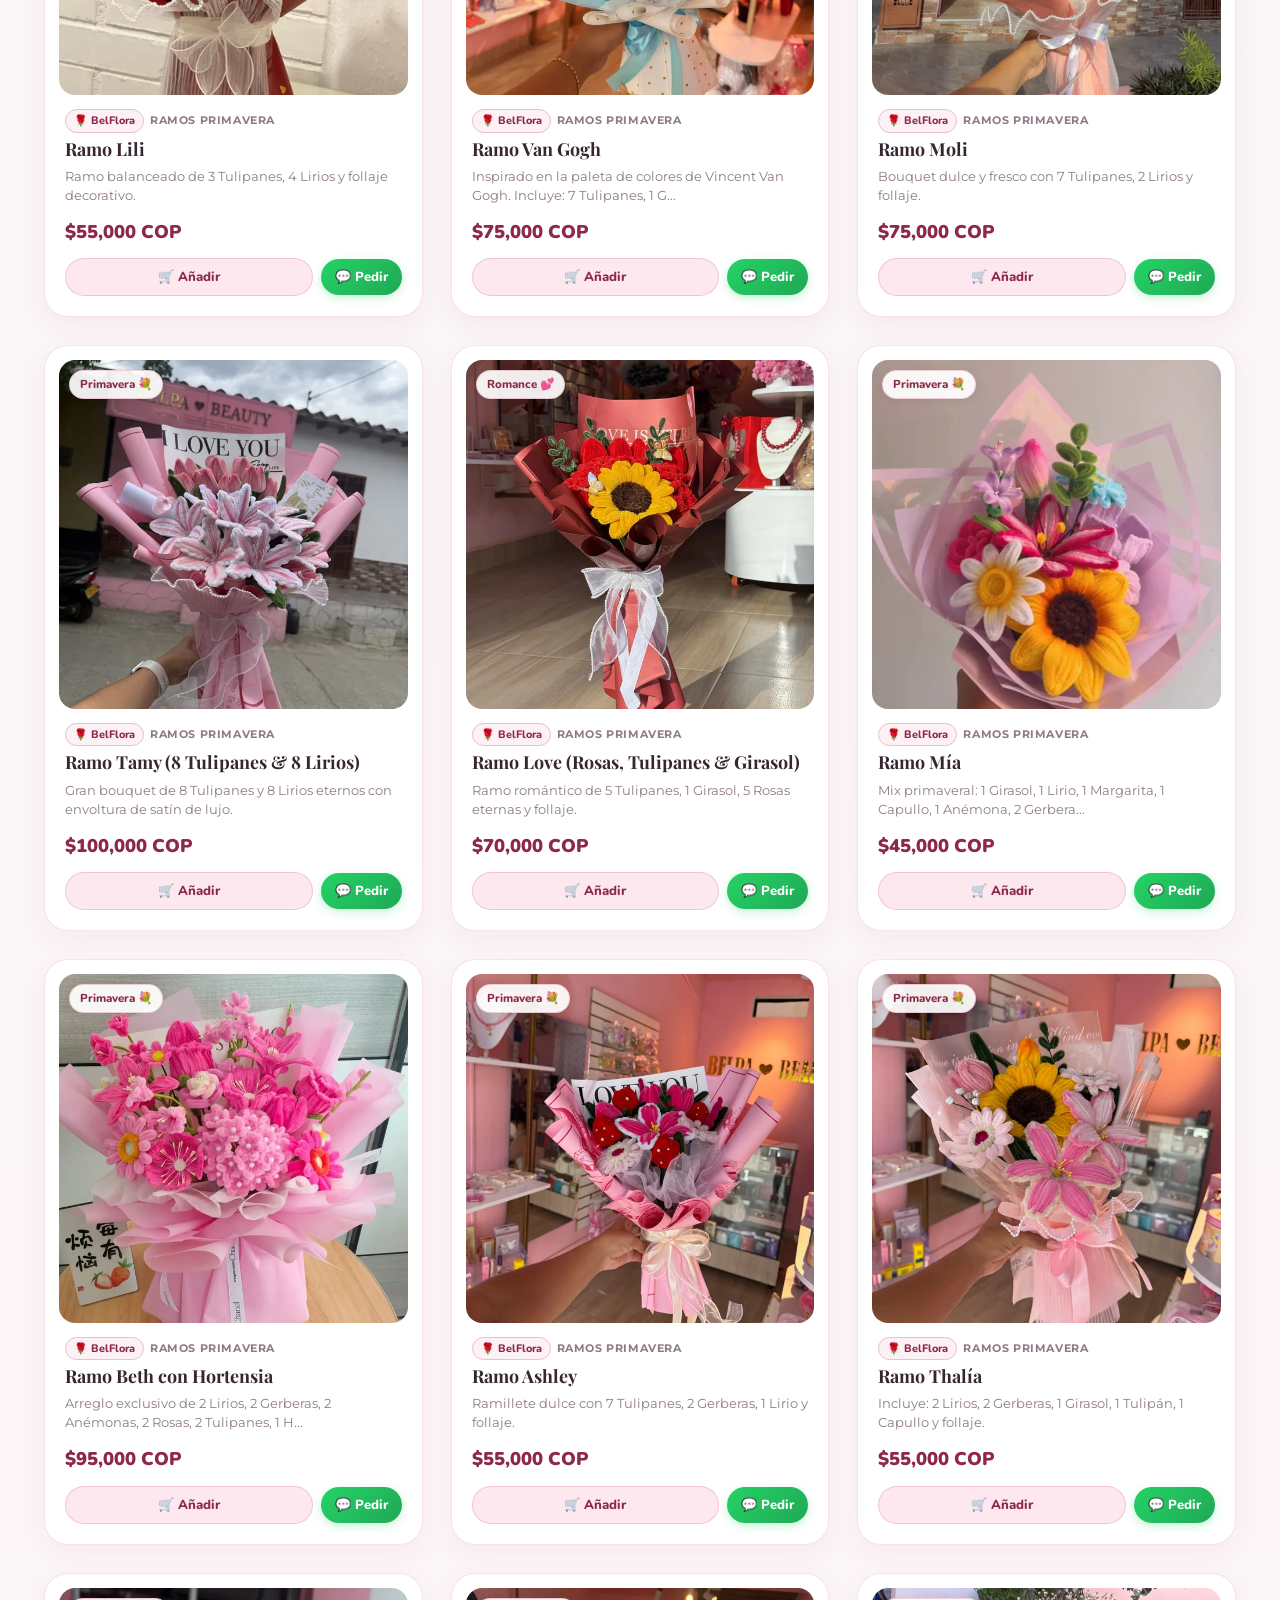
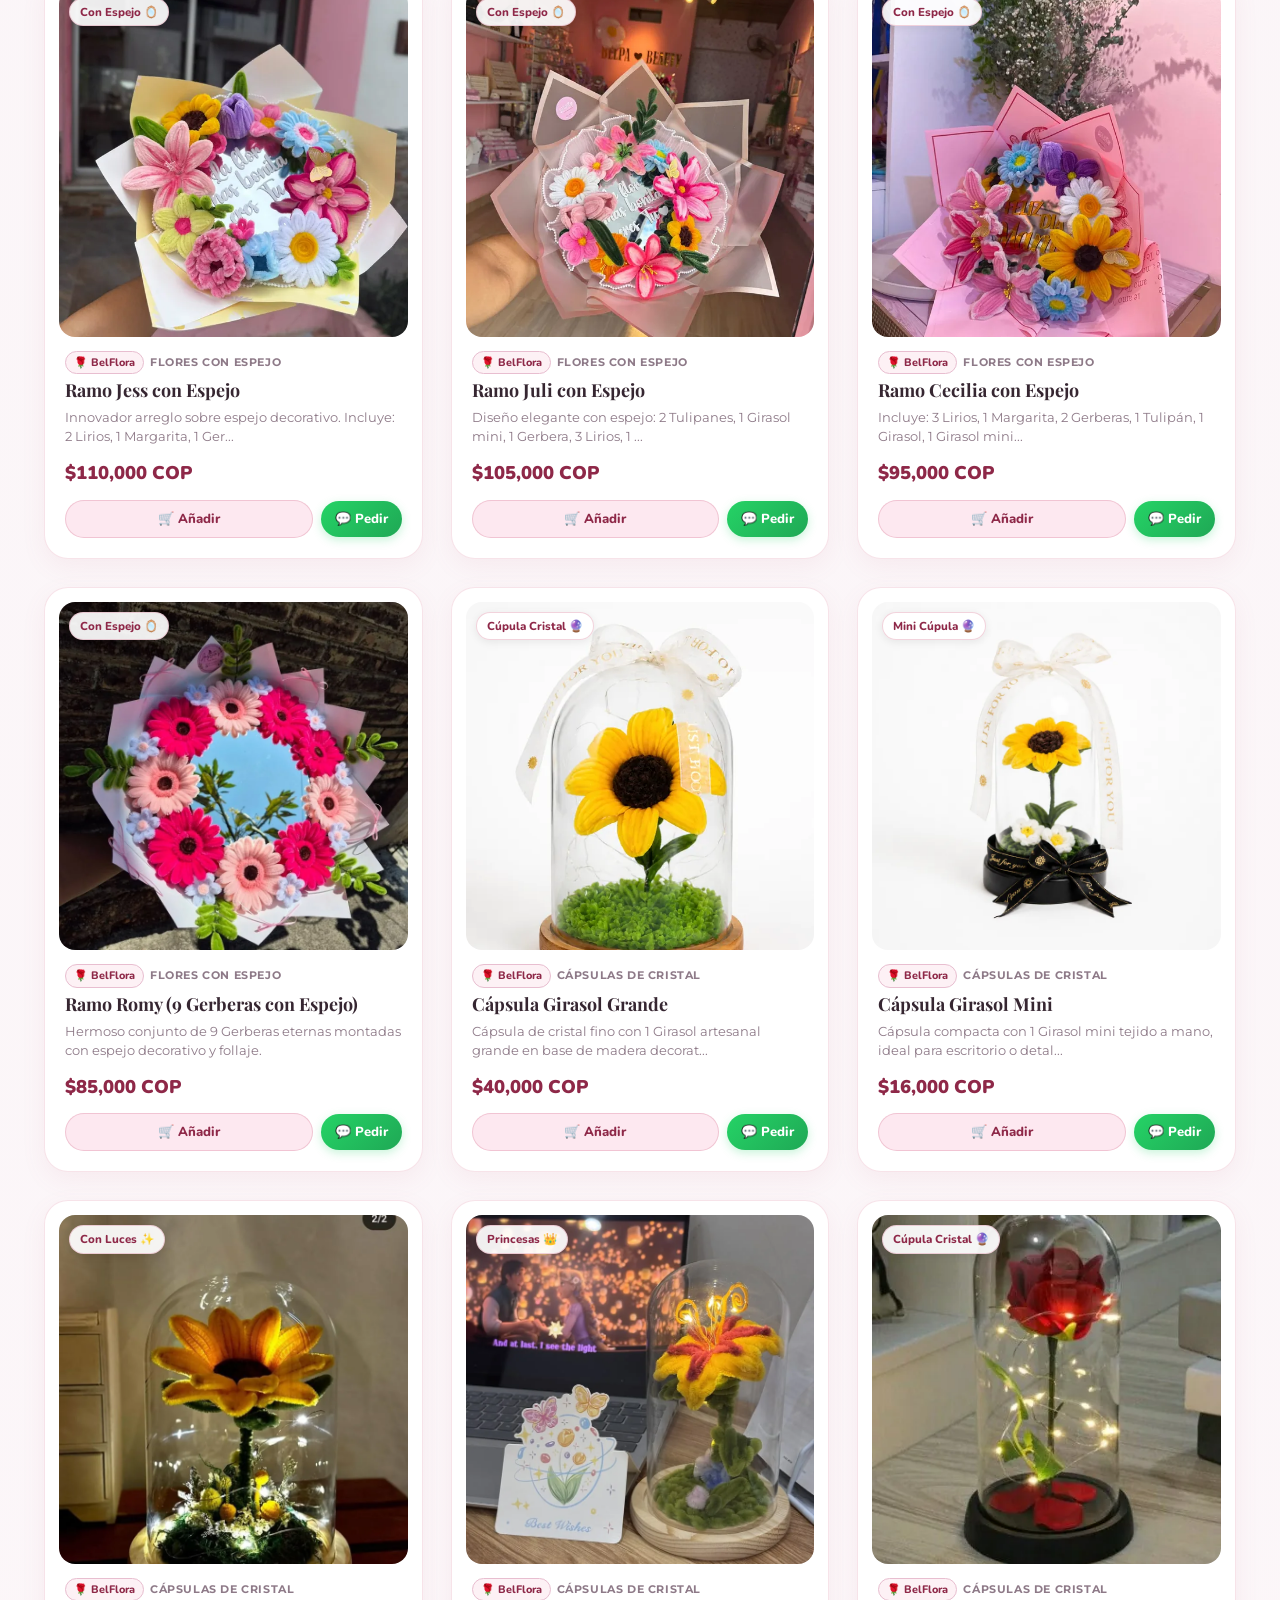
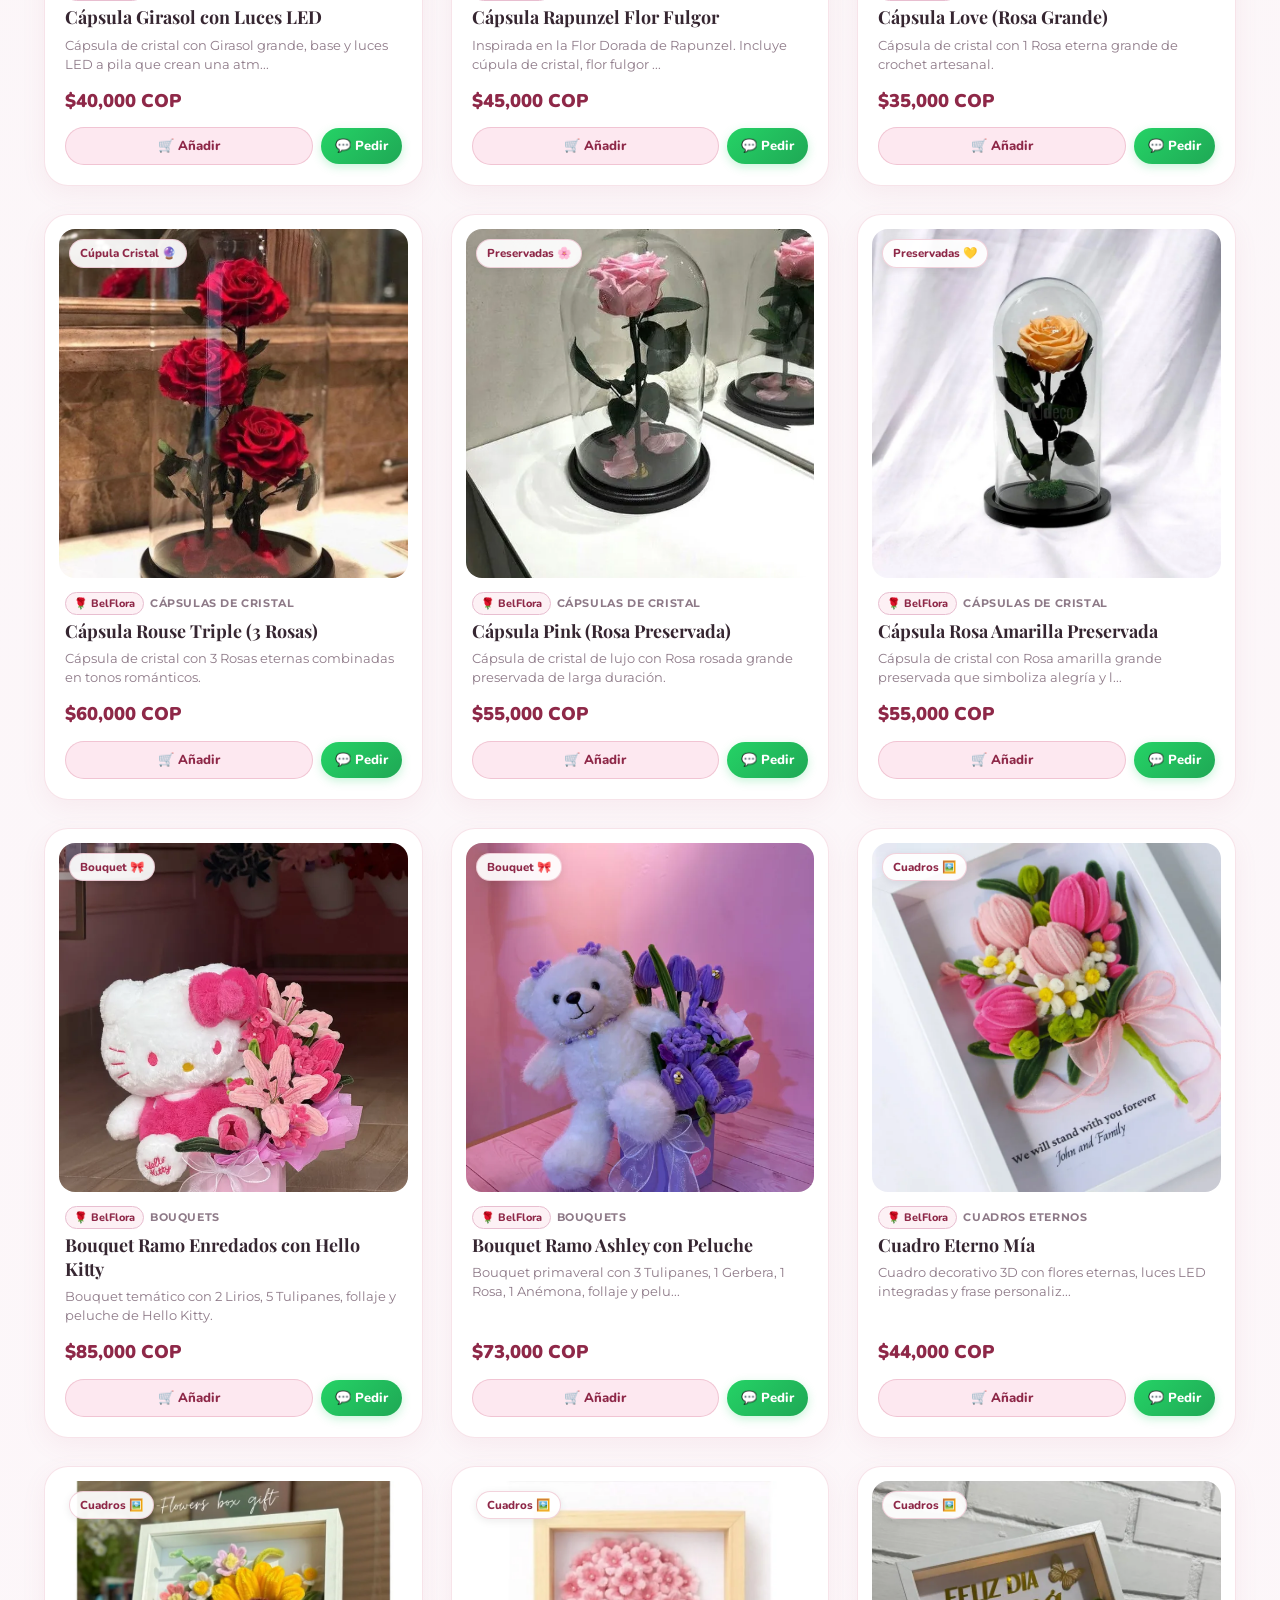
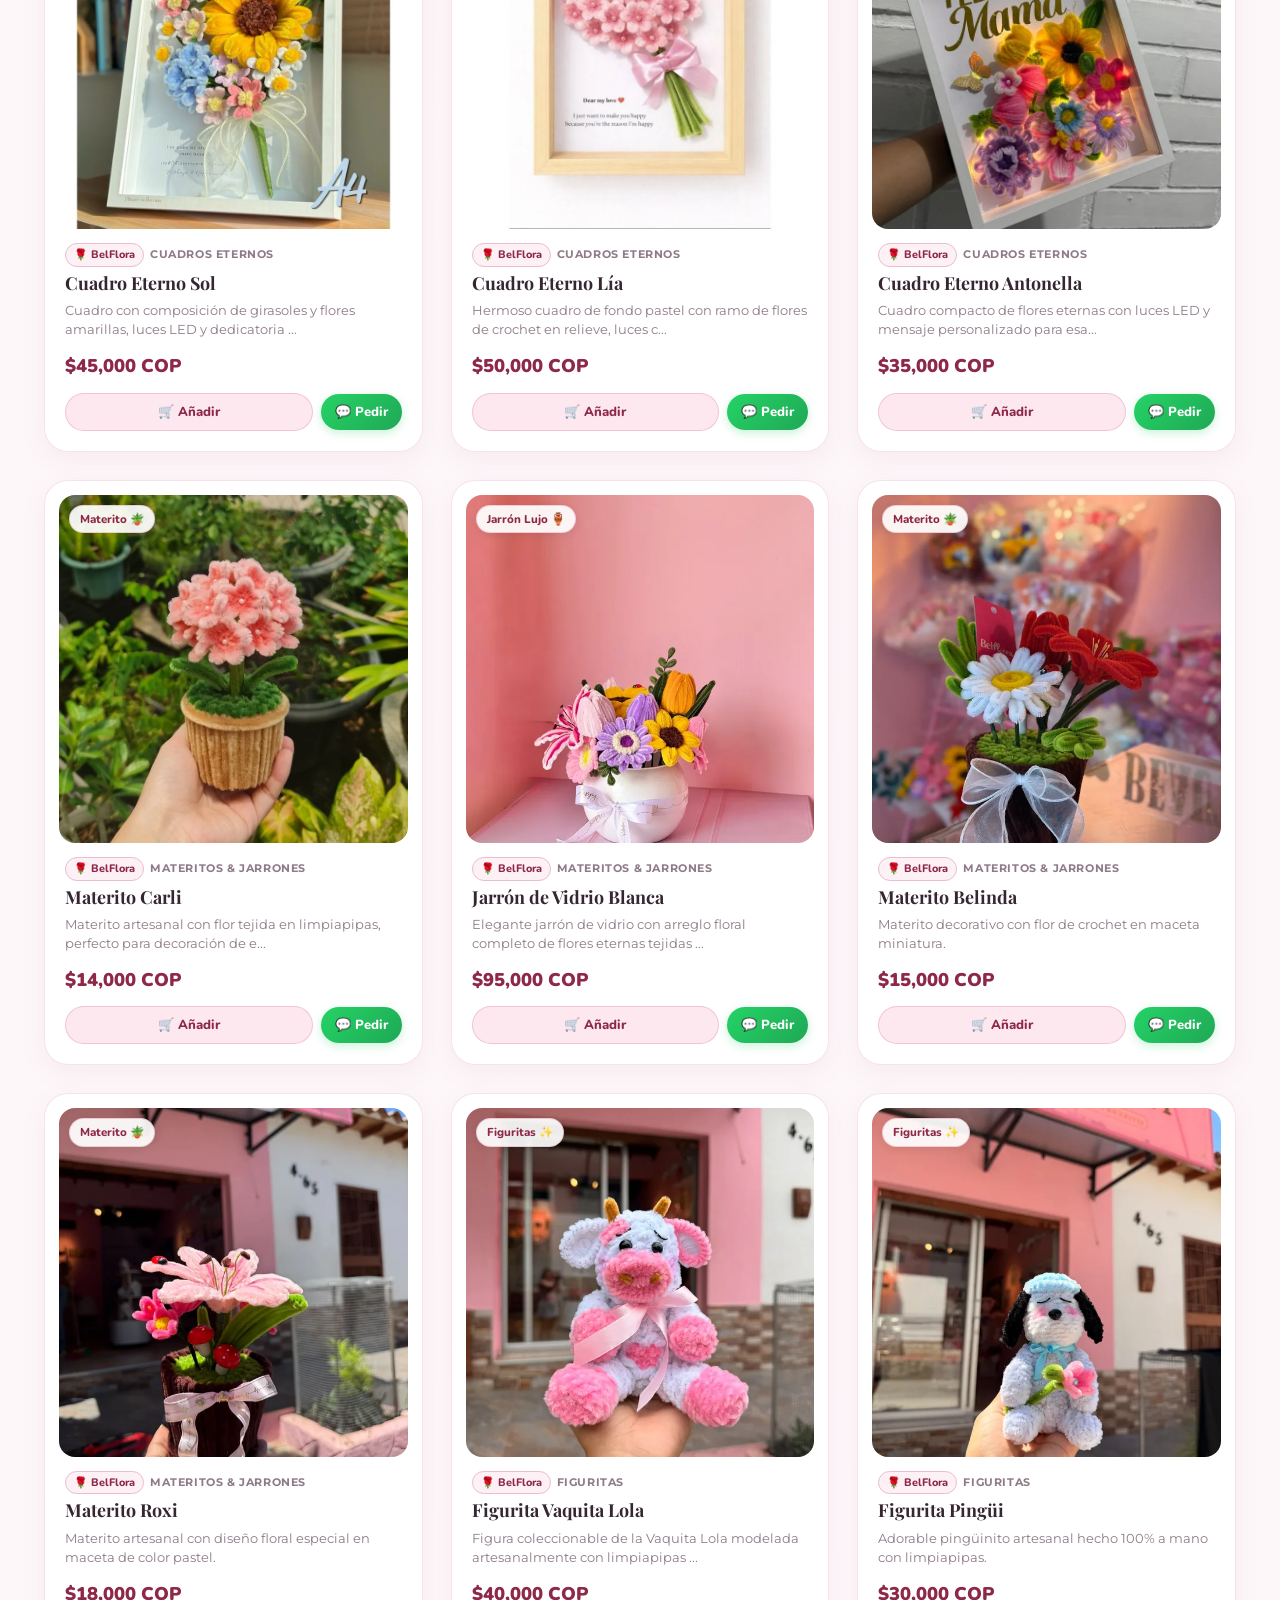
==== commit d2044728: "Bloque 2B: Migracion controlada a imagenes optimizadas WebP (89.8% reduccion en carga inicial)" ====
--- a/index.html
+++ b/index.html
@@ -47,7 +47,7 @@
     <header class="header">
         <div class="header-container">
             <a href="#inicio" class="logo-area" onclick="setBrandView('all')">
-                <img src="assets/logo.jpg" alt="Belpa Logo" class="brand-logo" width="38" height="38">
+                <img src="assets/optimized/logo.webp" decoding="async" alt="Belpa Logo" class="brand-logo" width="38" height="38">
                 <span class="brand-name">Belpa 🌸</span>
             </a>
             
@@ -96,7 +96,7 @@
                 <div class="hero-image-area">
                     <div class="hero-3d-canvas-container" id="hero-3d-canvas-container">
                         <canvas id="hero-3d-canvas" width="340" height="340" style="display:block;"></canvas>
-                        <img src="assets/hero_main.jpg" alt="Belpa" class="hero-fallback-img" id="hero-fallback-img" width="340" height="340" style="display:none;">
+                        <img src="assets/optimized/hero_main.webp" alt="Belpa" class="hero-fallback-img" id="hero-fallback-img" width="340" height="340" style="display:none;" decoding="async" fetchpriority="high">
                         <div class="collage-badge tag-handmade">🌸 100% Artesanal</div>
                         <div class="collage-badge tag-shipping">✈️ Envíos Colombia</div>
                     </div>
@@ -123,7 +123,7 @@
                 <!-- Card 1: BelpaBeauty -->
                 <div class="brand-portal-card beauty-card" onclick="setBrandView('beauty')">
                     <div class="portal-card-media">
-                        <img src="assets/product_2.jpg" alt="BelpaBeauty Makeup & Skincare" class="portal-card-img" loading="lazy">
+                        <img src="assets/optimized/product_2.webp" alt="BelpaBeauty Makeup & Skincare" class="portal-card-img" loading="lazy" decoding="async">
                         <div class="portal-card-overlay"></div>
                         <span class="portal-badge">💄 Línea de Belleza</span>
                     </div>
@@ -140,7 +140,7 @@
                 <!-- Card 2: BelFlora -->
                 <div class="brand-portal-card flora-card" onclick="setBrandView('flora')">
                     <div class="portal-card-media">
-                        <img src="assets/hero_main.jpg" alt="BelFlora Rosas y Flores Eternas" class="portal-card-img" loading="lazy">
+                        <img src="assets/optimized/hero_main.webp" alt="BelFlora Rosas y Flores Eternas" class="portal-card-img" loading="lazy" decoding="async">
                         <div class="portal-card-overlay"></div>
                         <span class="portal-badge">🌹 Línea Floral & Regalos</span>
                     </div>
@@ -274,7 +274,7 @@
         <section id="nosotros" class="about-section">
             <div class="about-grid">
                 <div class="about-image-wrapper">
-                    <img src="assets/about_us.jpg" alt="Sobre Belpa" class="about-img" loading="lazy">
+                    <img src="assets/optimized/about_us.webp" alt="Sobre Belpa" class="about-img" loading="lazy" decoding="async">
                 </div>
                 <div class="about-content">
                     <span class="hero-badge">Nuestra Historia 💖</span>
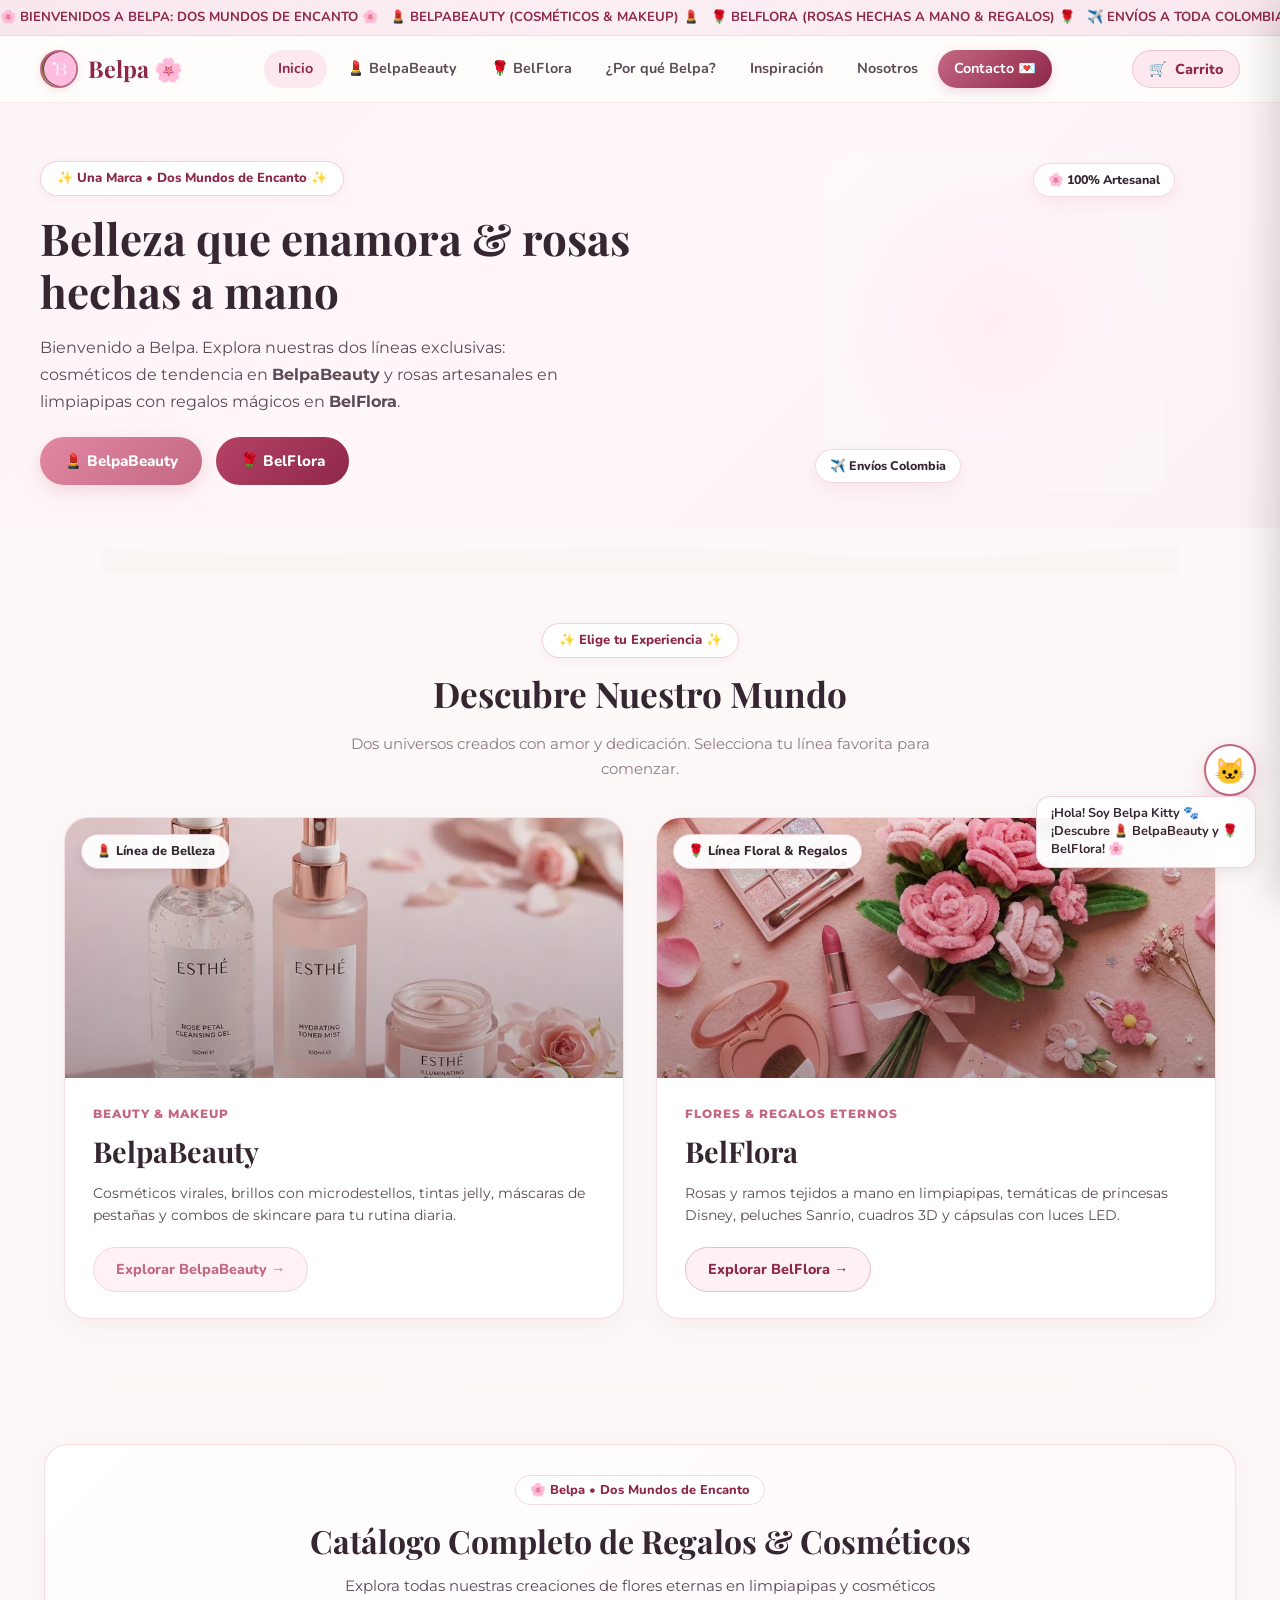
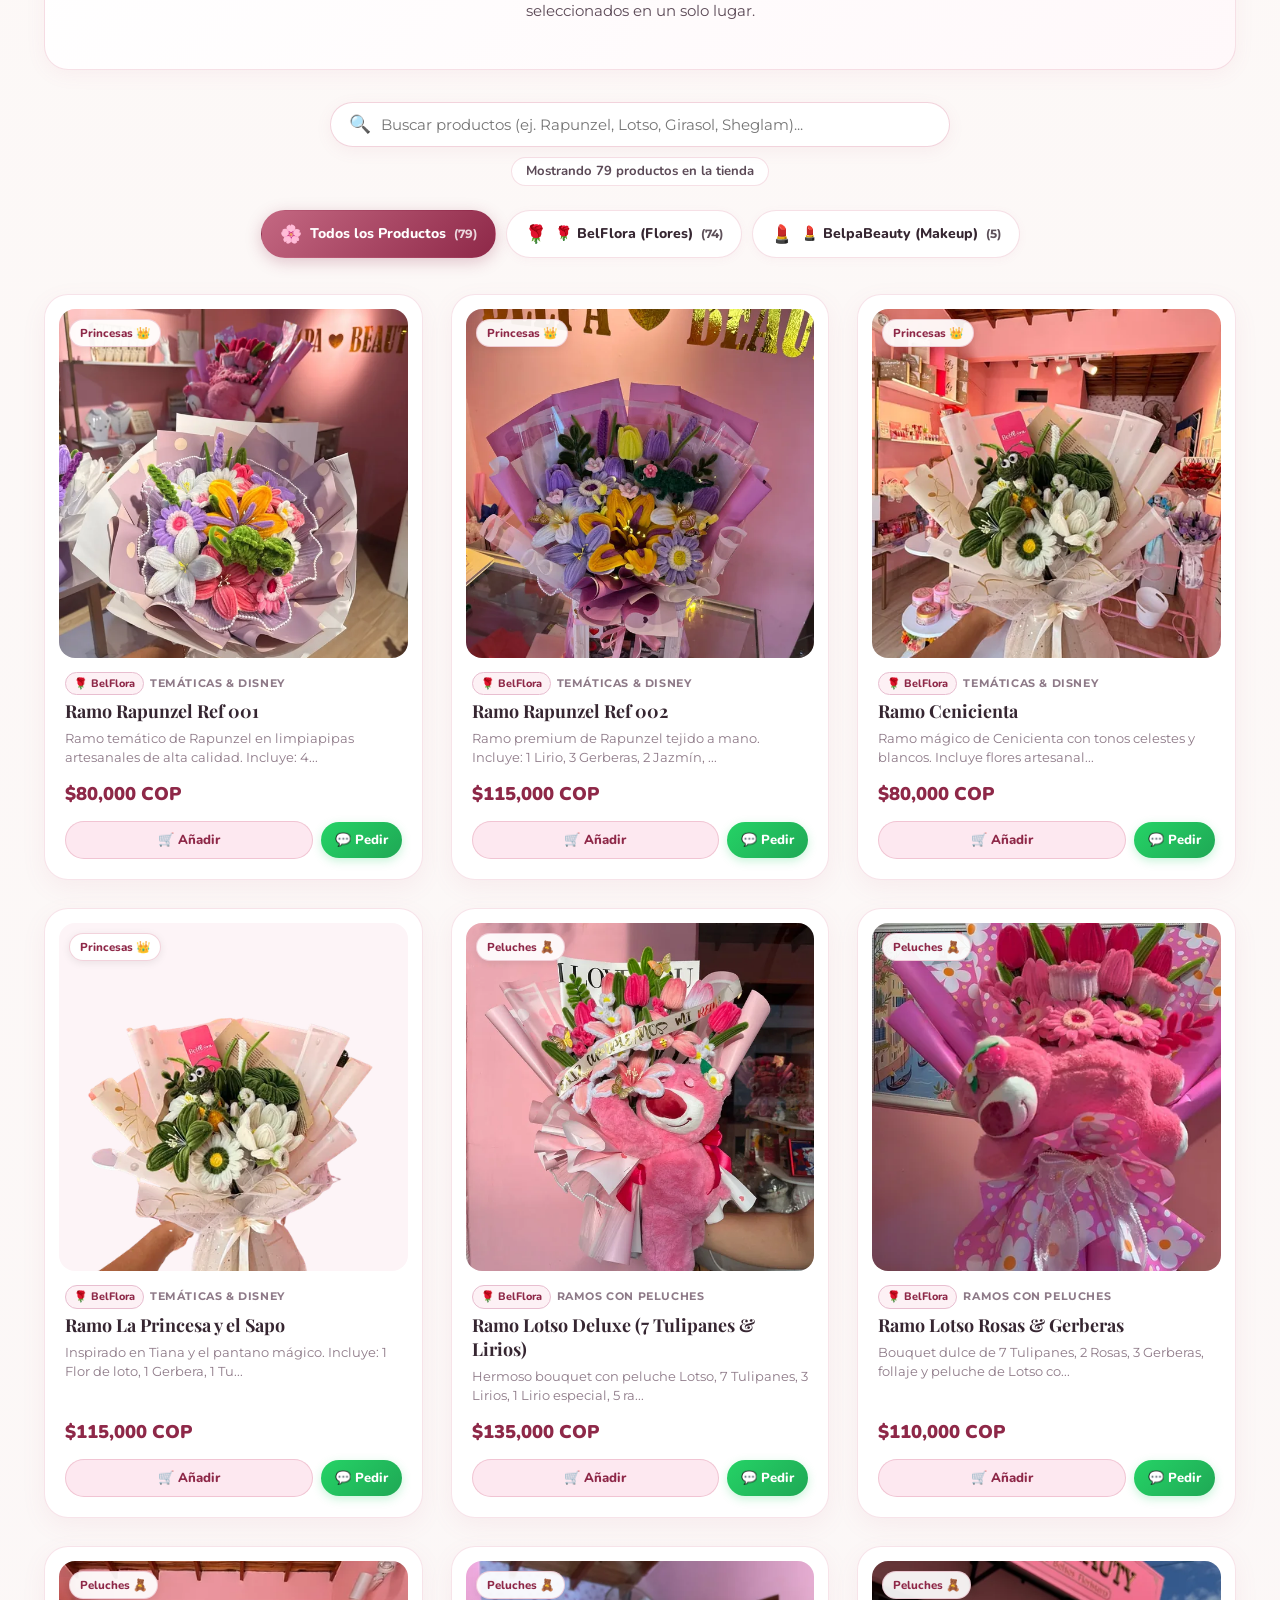
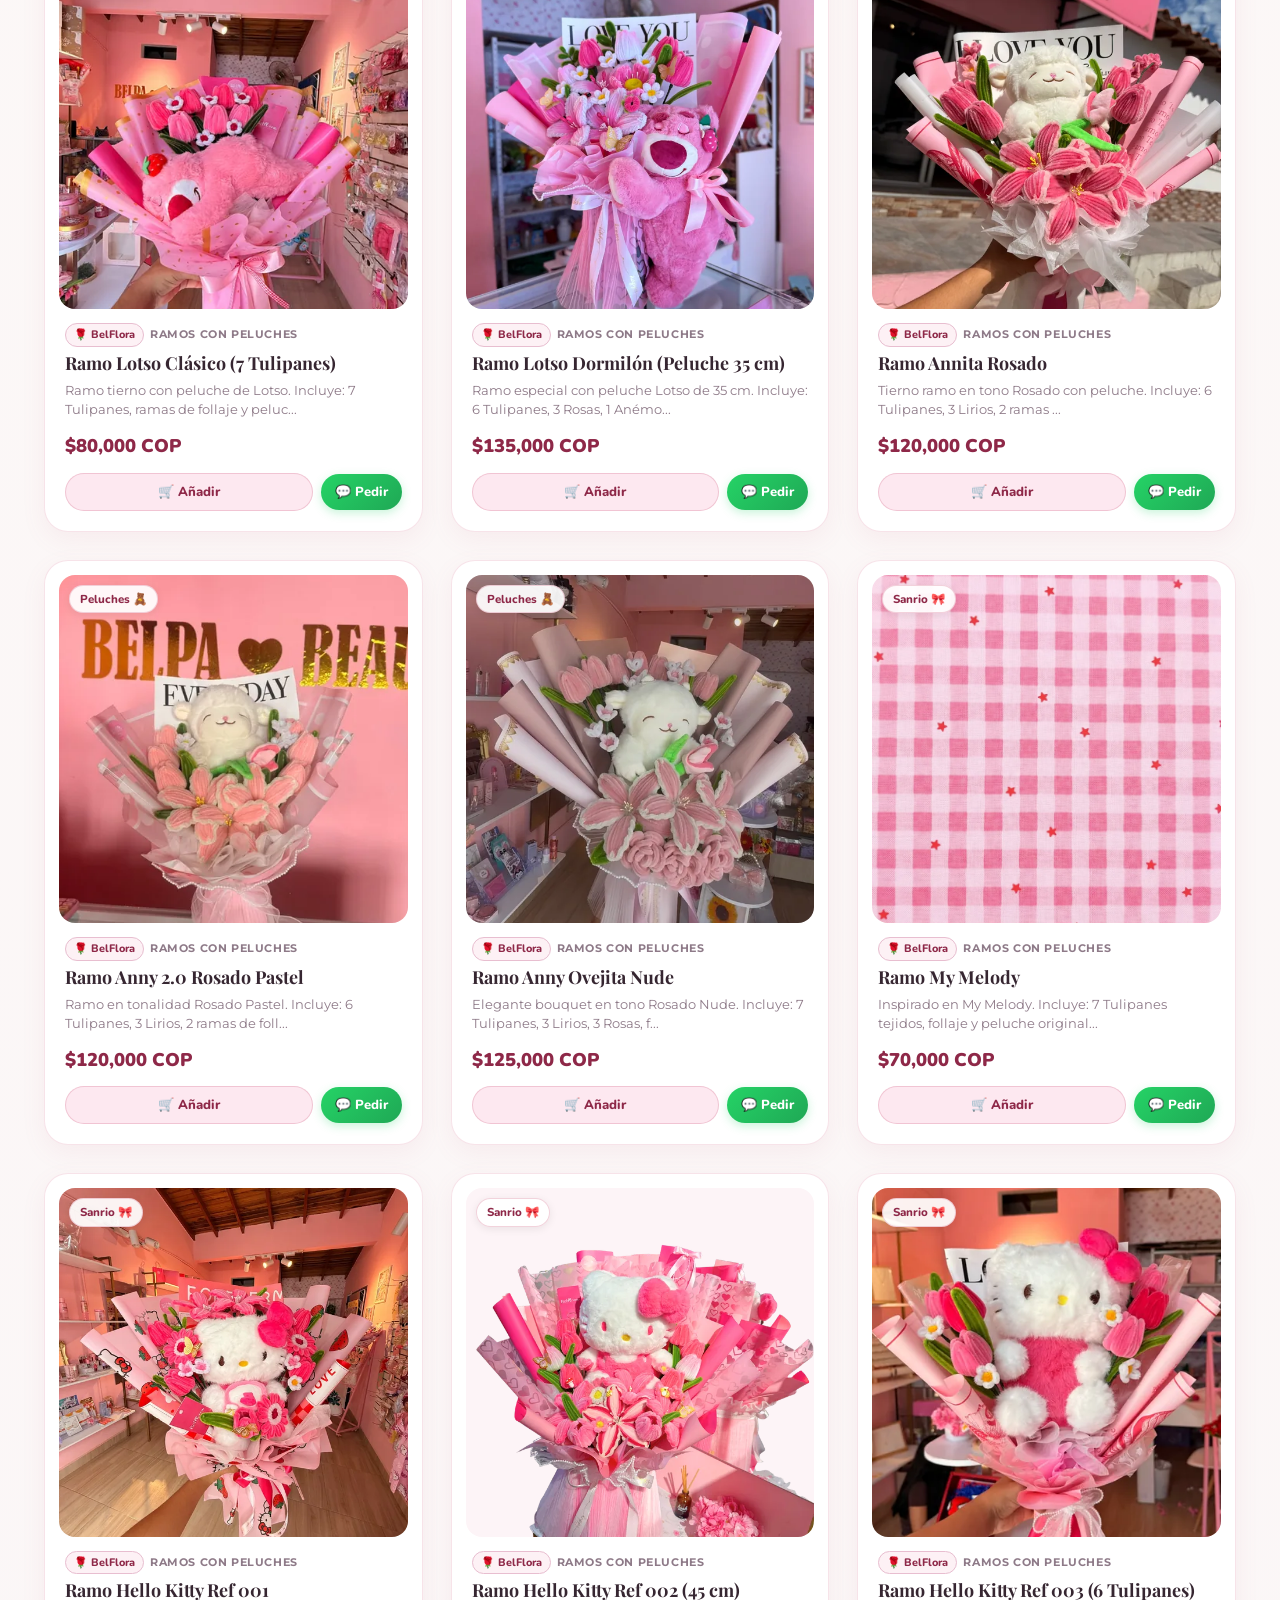
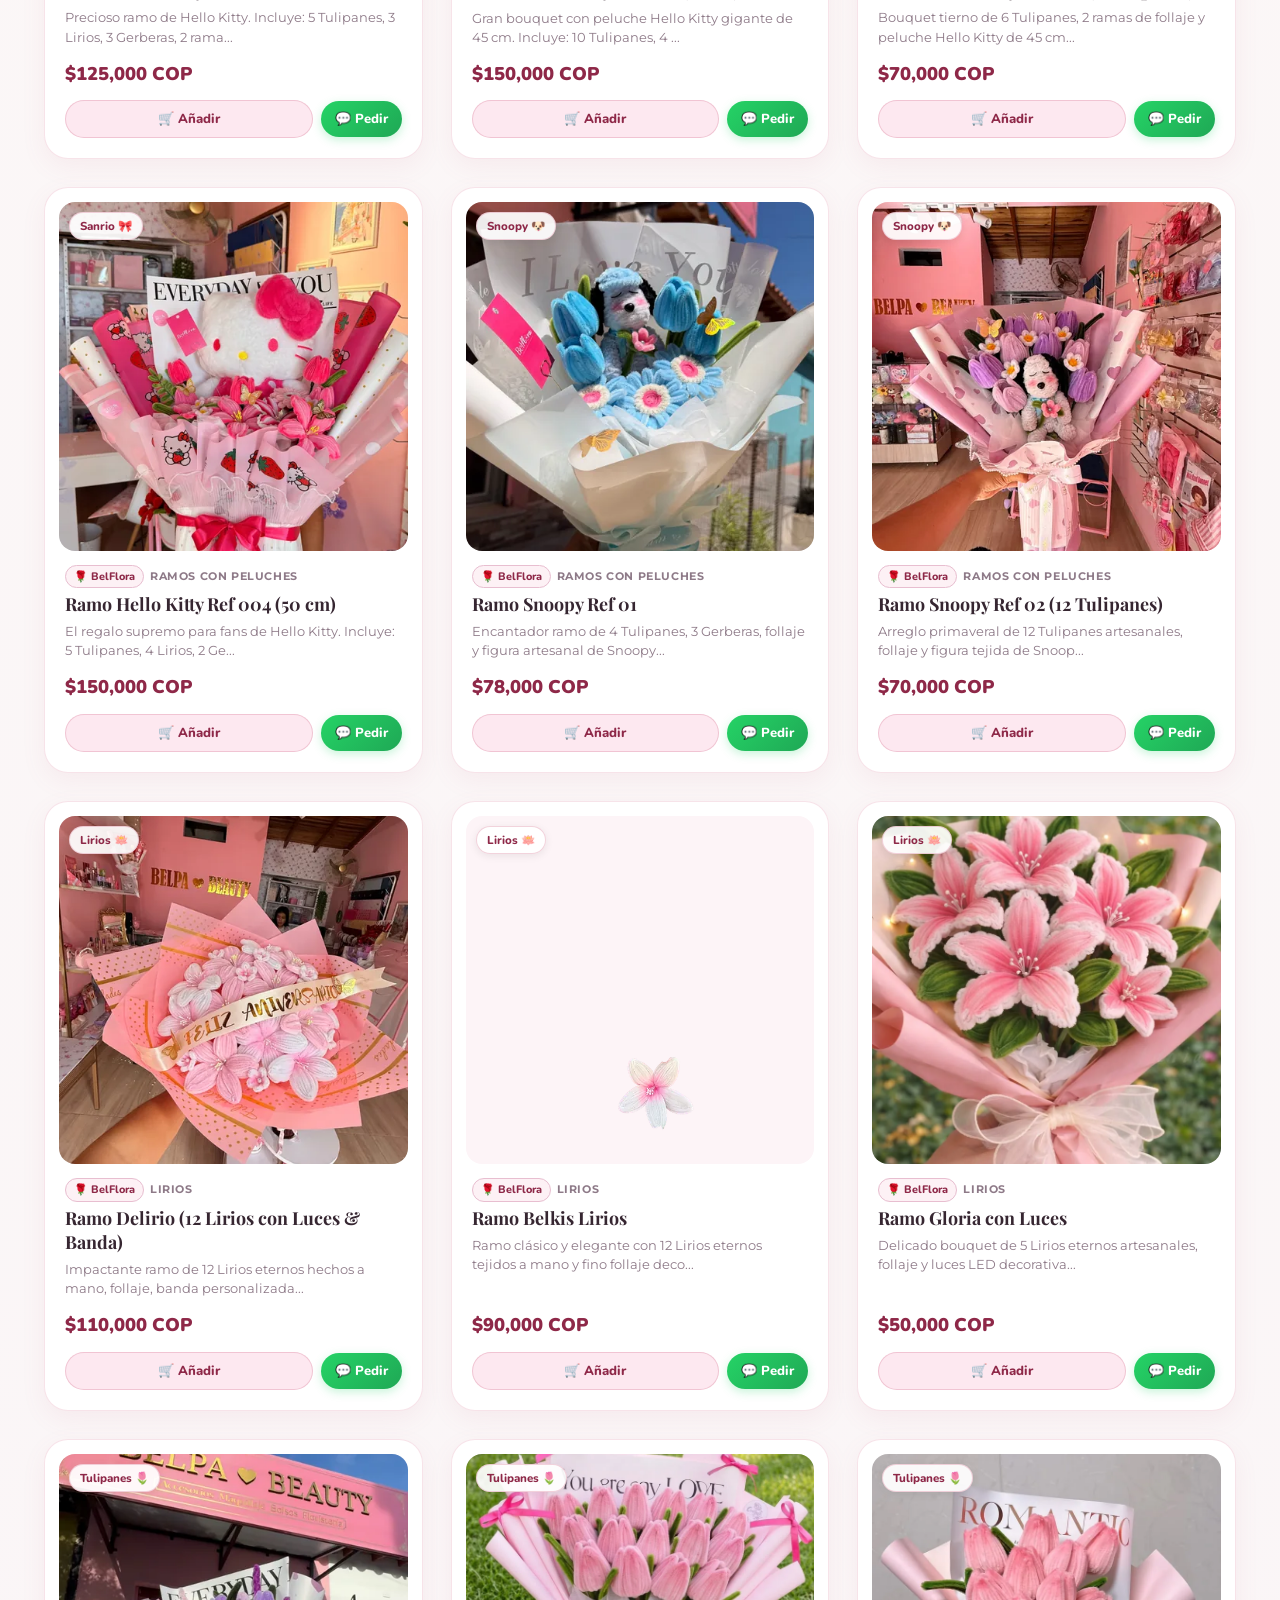
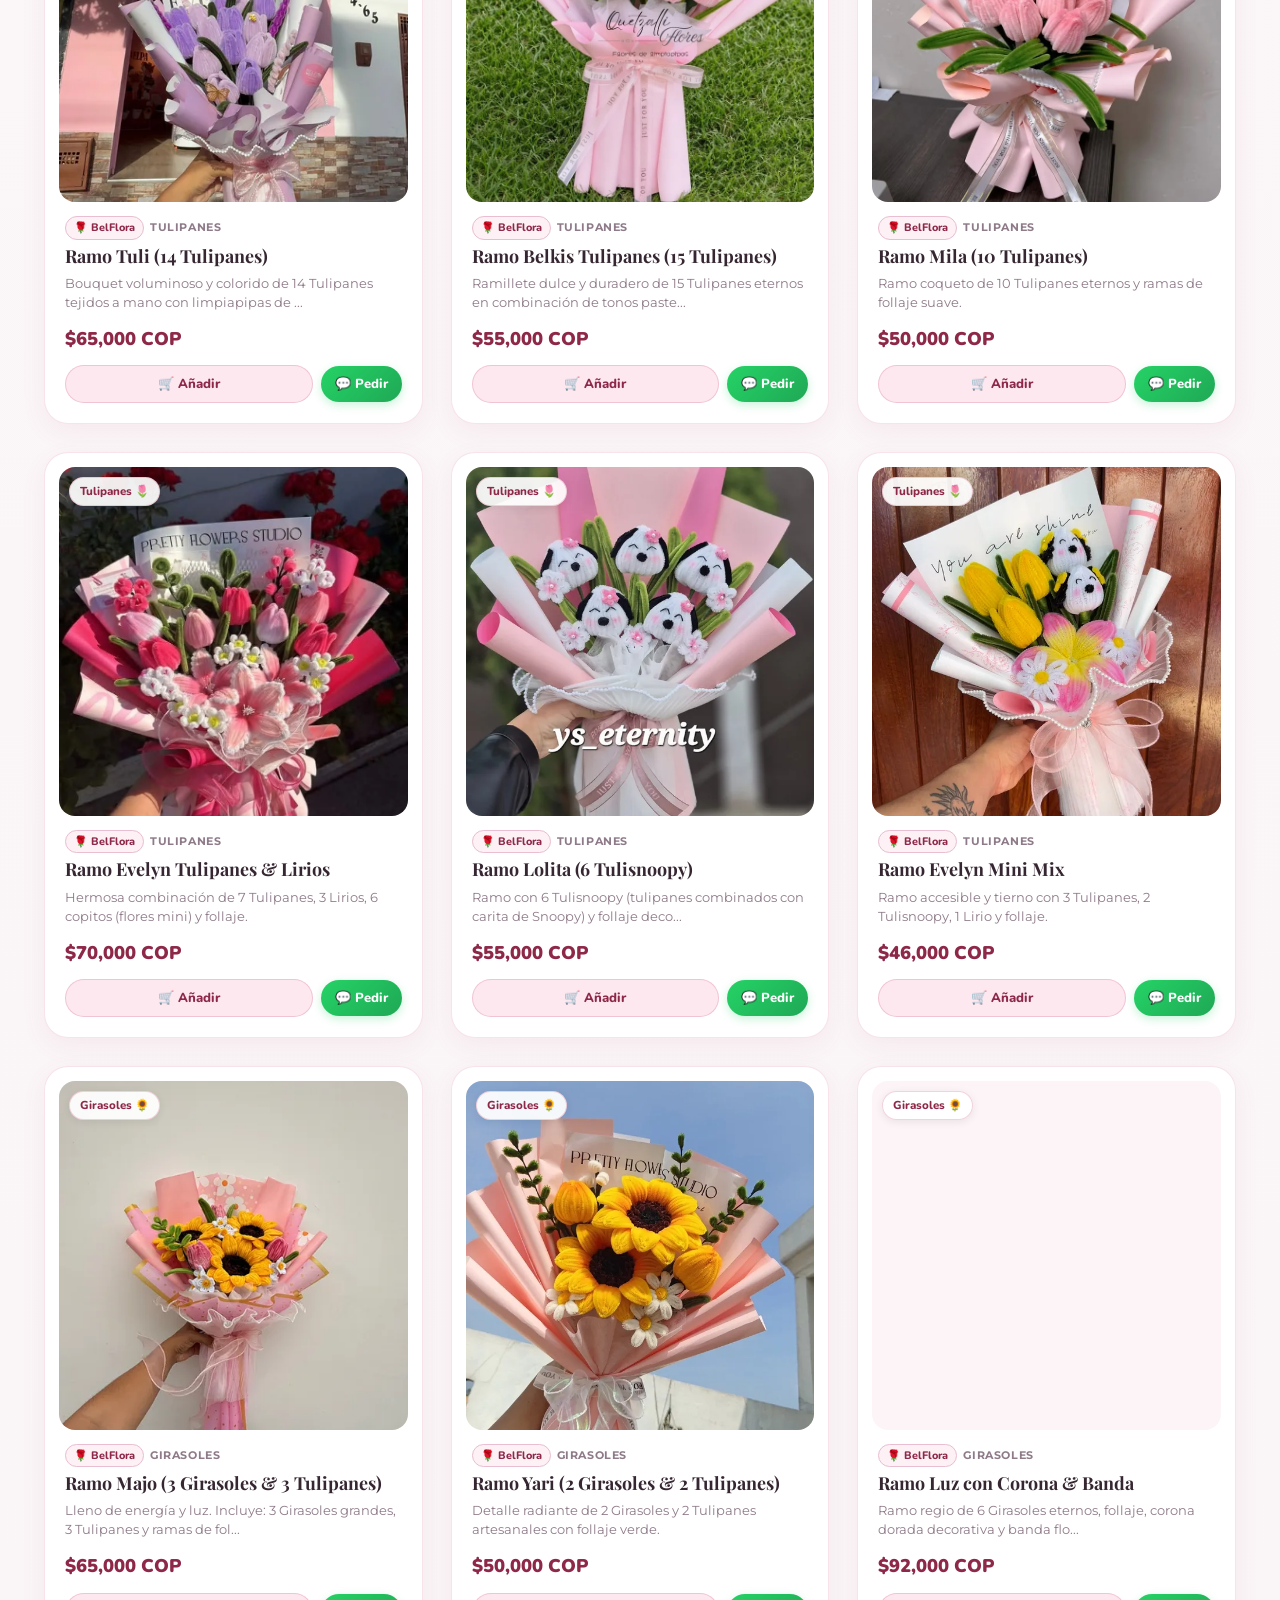
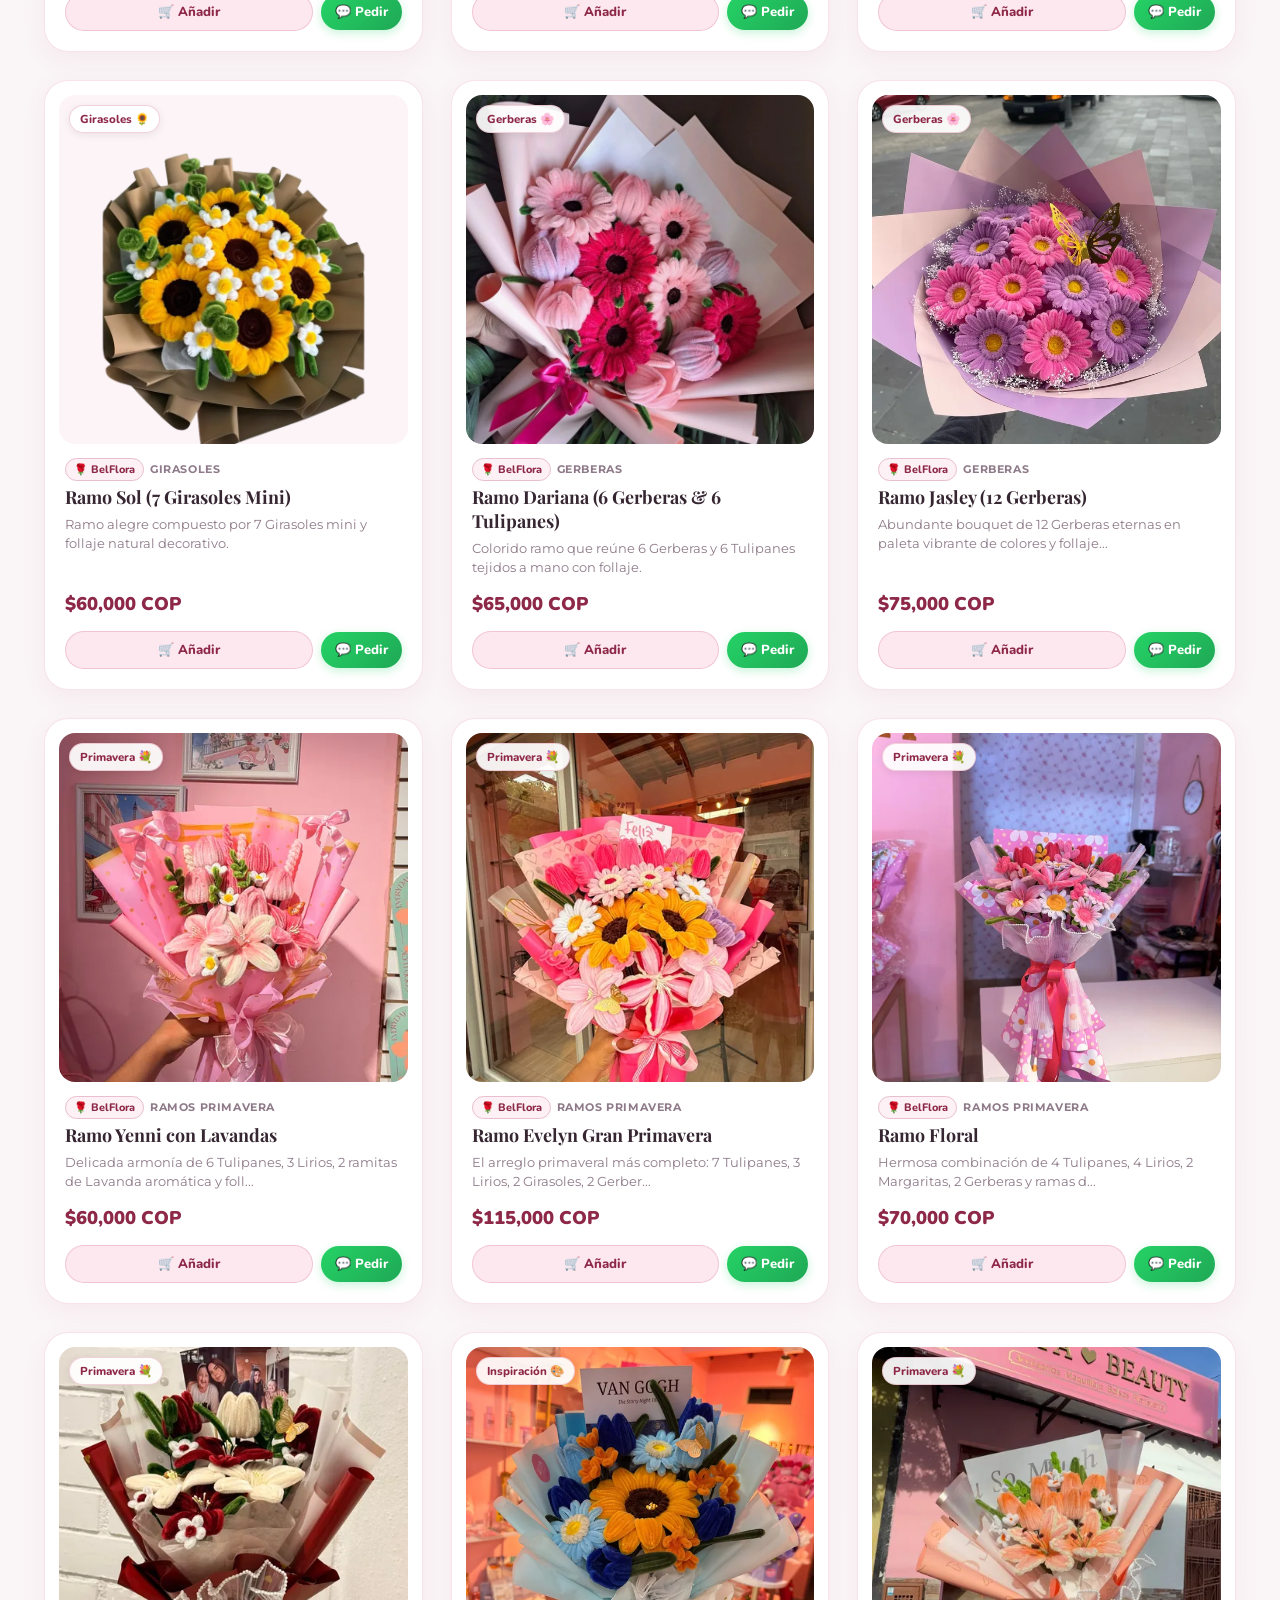
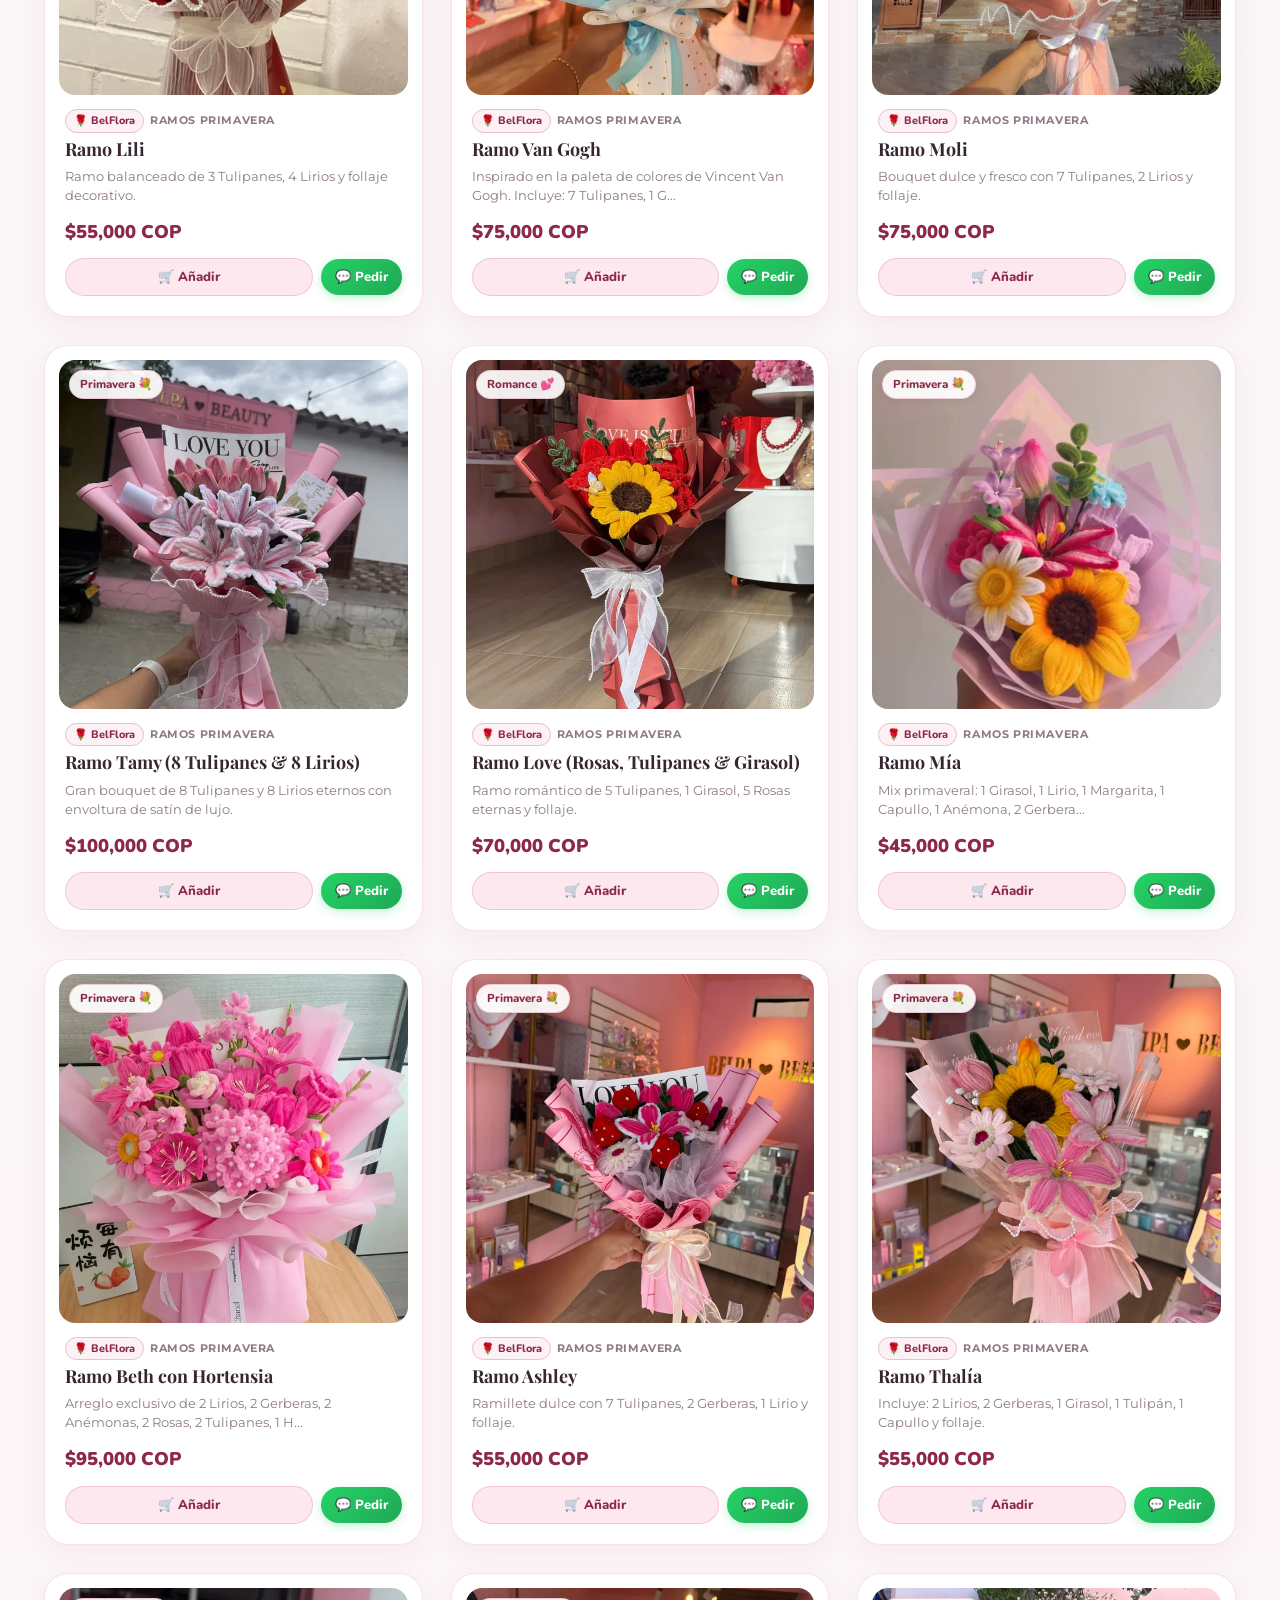
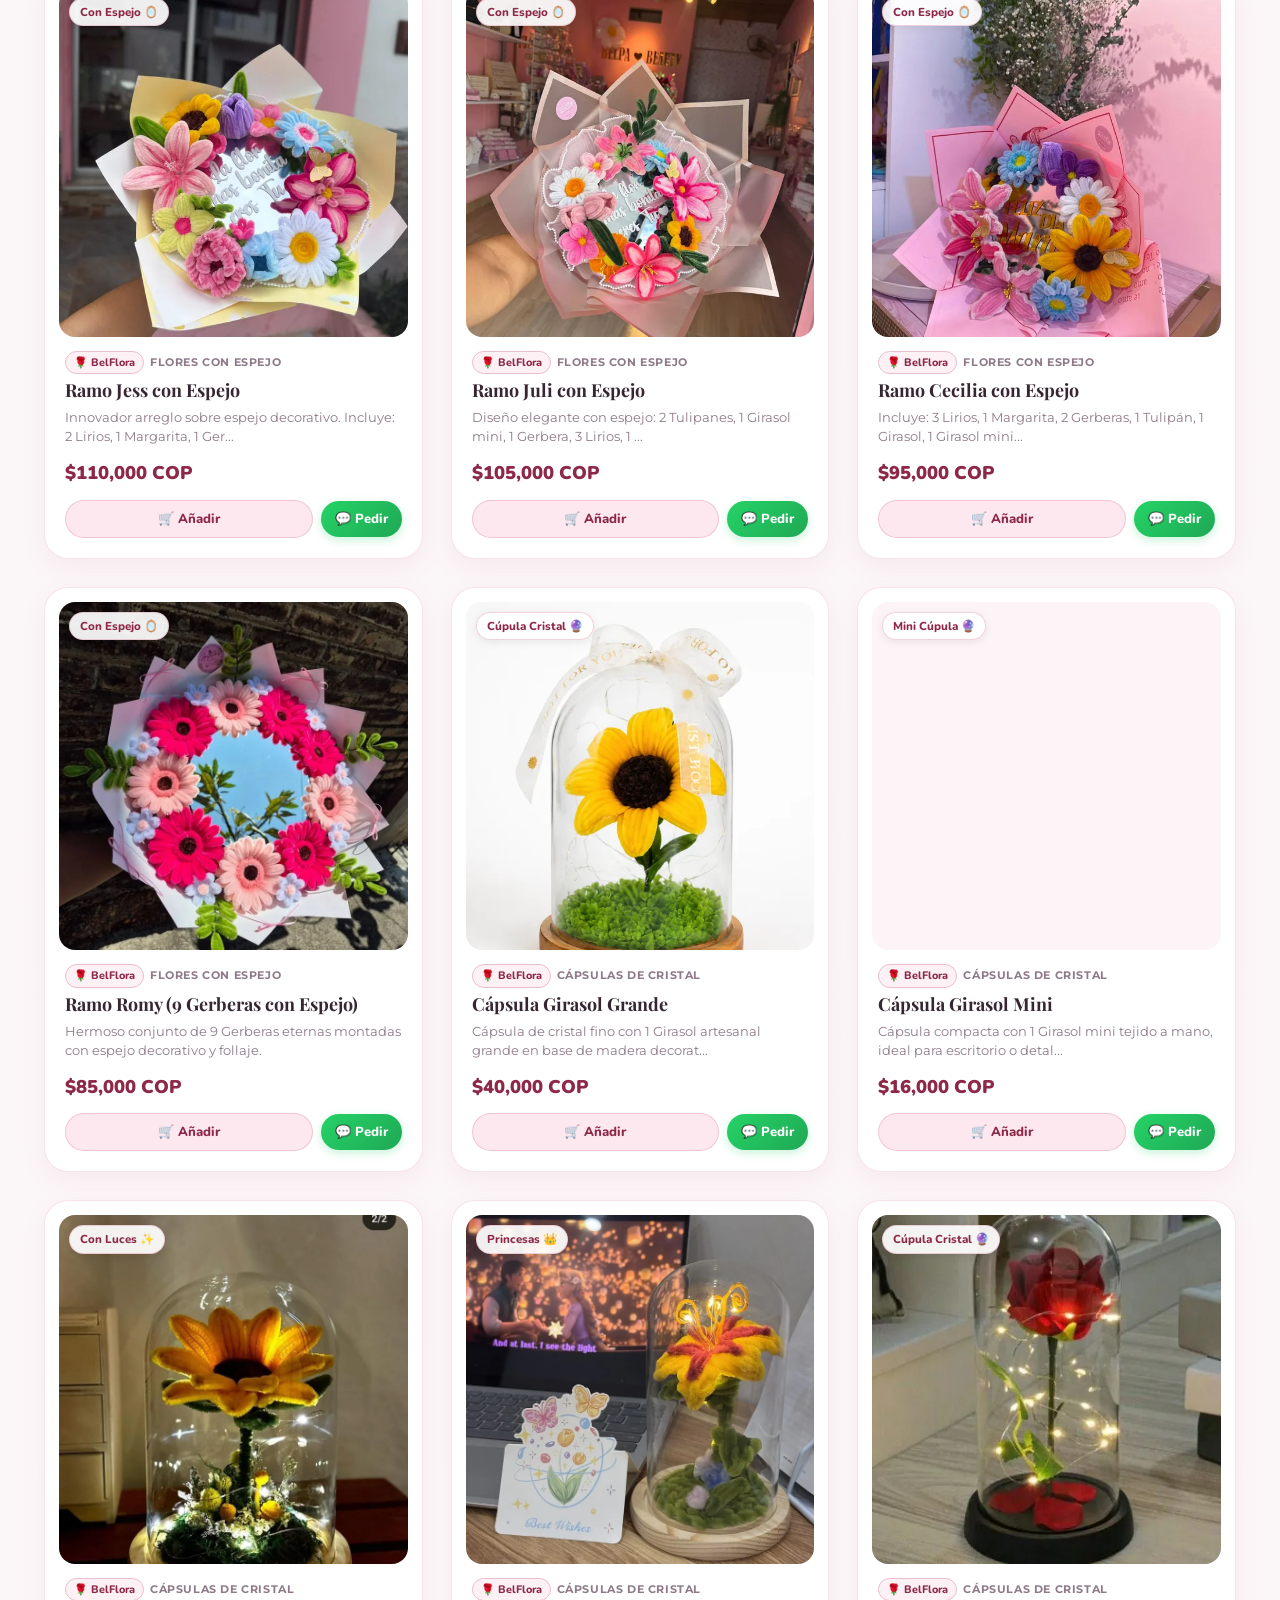
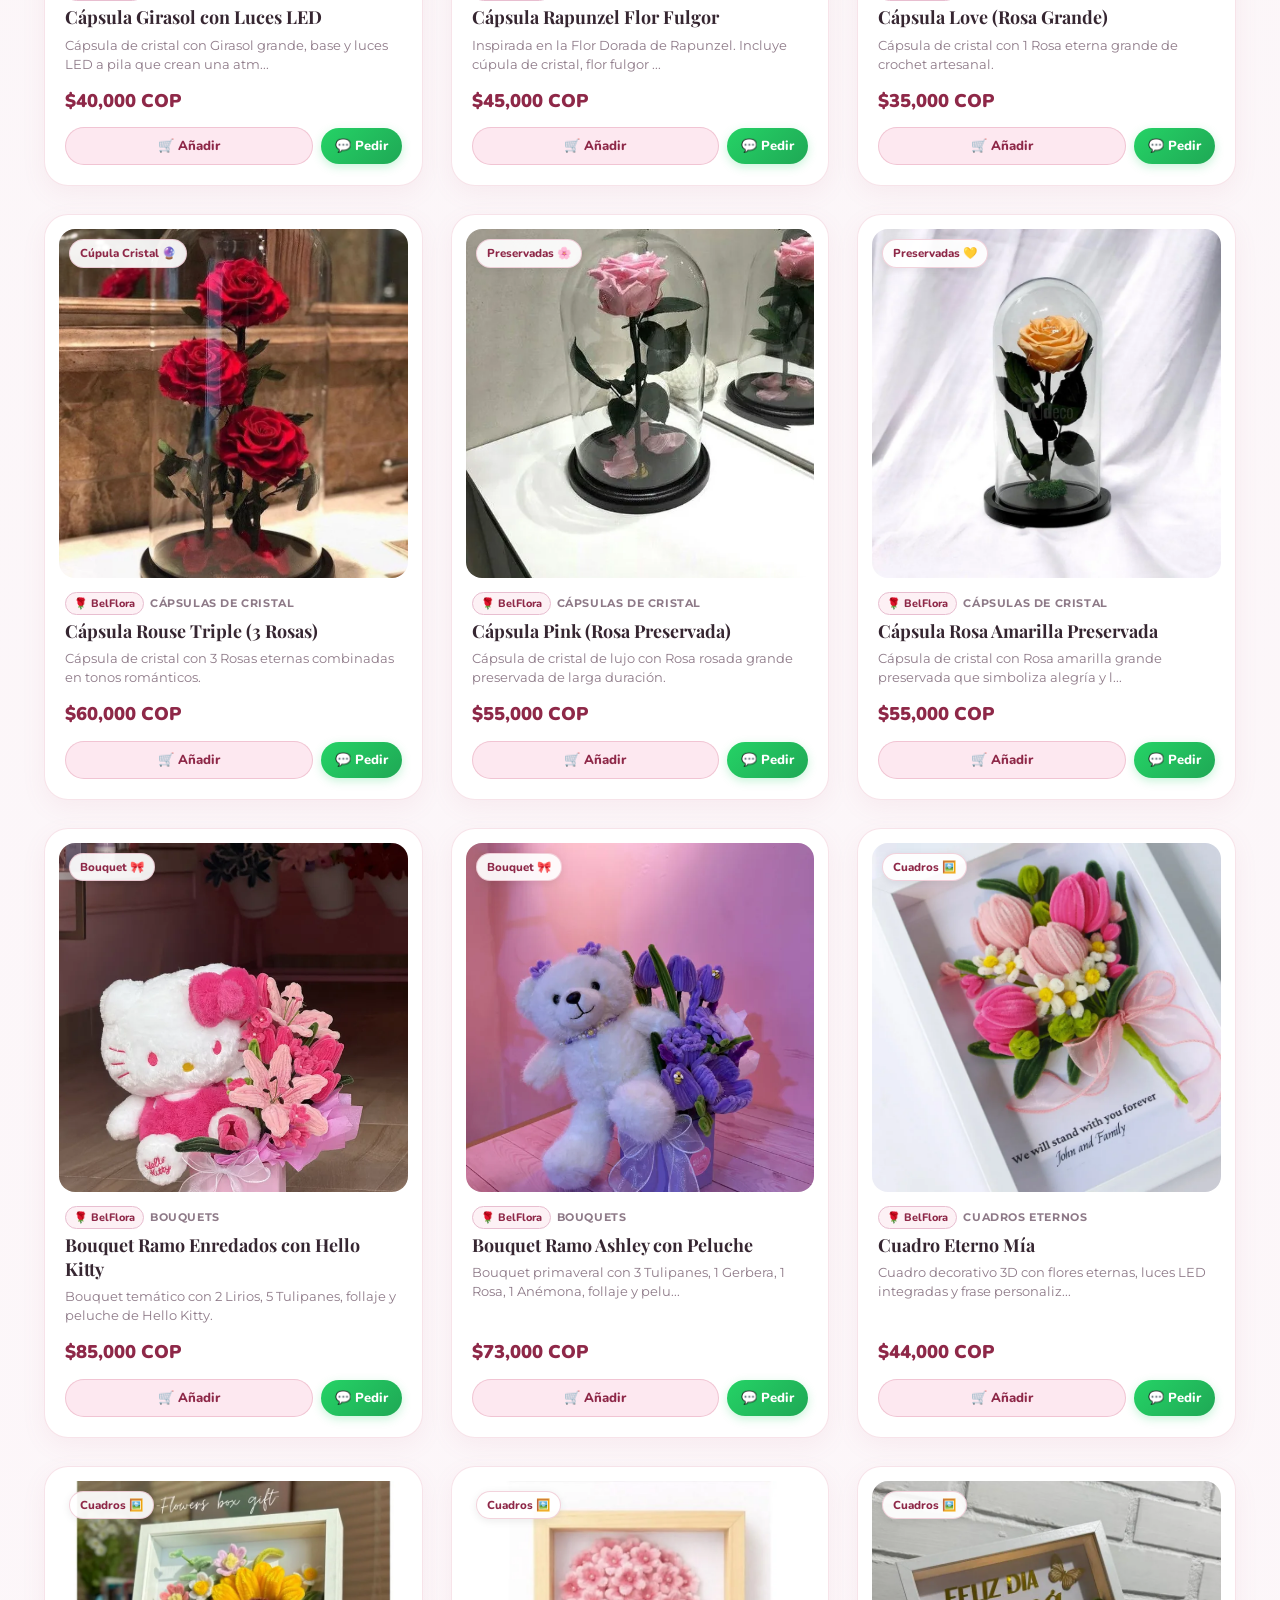
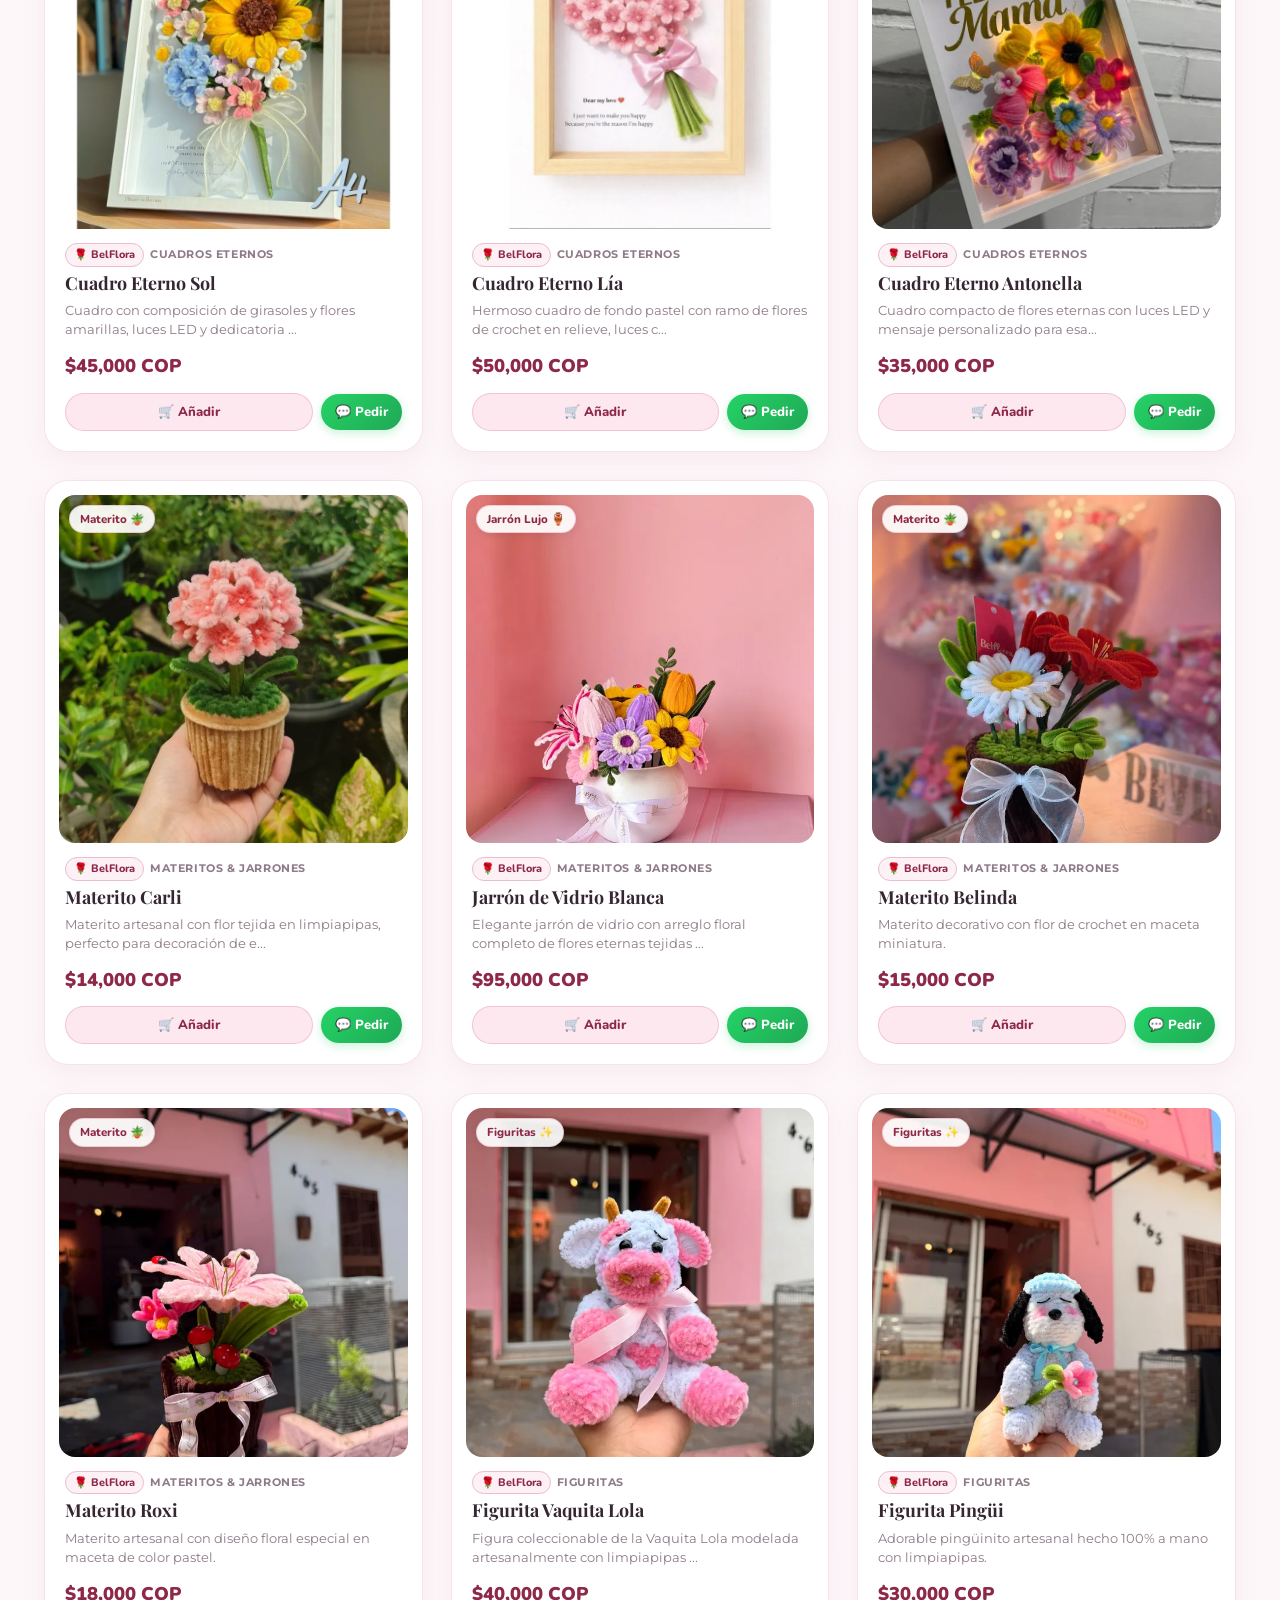
==== commit dee8e042: "Bloque 3: Implementacion SEO profesional (Title, Meta, Canonical, Open Graph, Twitter Cards, robots." ====
--- a/index.html
+++ b/index.html
@@ -3,18 +3,134 @@
 <head>
     <meta charset="UTF-8">
     <meta name="viewport" content="width=device-width, initial-scale=1.0">
-    <title>Belpa | 💄 BelpaBeauty & 🌹 BelFlora • Boutique Oficial</title>
-    <!-- Meta SEO -->
-    <meta name="description" content="Belpa: una marca, dos mundos de encanto. BelpaBeauty con cosméticos y maquillaje viral. BelFlora con rosas eternas hechas a mano en limpiapipas y regalos personalizados.">
-    <meta name="keywords" content="belpabeauty, belflora, maquillaje cucuta, flores limpiapipas, rosas eternas, regalos personalizados">
+    <title>Belpa 🌸 Rosas Eternas & Cosméticos • BelFlora & BelpaBeauty Cúcuta</title>
+    <!-- Meta SEO Principal -->
+    <meta name="description" content="Tienda boutique en Cúcuta con envíos a Colombia. BelFlora: rosas eternas tejidas a mano en limpiapipas y peluches. BelpaBeauty: maquillaje viral y skincare.">
+    <meta name="keywords" content="rosas eternas cucuta, flores limpiapipas, ramos personalizados, regalos cumpleaños cucuta, belpabeauty, belflora, maquillaje cucuta">
+    <link rel="canonical" href="https://belpa-beauty.vercel.app/">
+    
+    <!-- Favicon -->
     <link rel="icon" type="image/jpg" href="assets/logo.jpg">
+    <link rel="apple-touch-icon" href="assets/optimized/logo.webp">
+
+    <!-- Open Graph / WhatsApp / Facebook / Instagram -->
+    <meta property="og:type" content="website">
+    <meta property="og:site_name" content="Belpa Boutique">
+    <meta property="og:title" content="Belpa 🌸 BelFlora & BelpaBeauty • Rosas Eternas y Cosméticos">
+    <meta property="og:description" content="Rosas eternas hechas a mano en limpiapipas, ramos temáticos Disney y cosméticos virales en Cúcuta y Colombia. ¡Haz tu pedido fácil por WhatsApp!">
+    <meta property="og:image" content="https://belpa-beauty.vercel.app/assets/optimized/hero_main.webp">
+    <meta property="og:image:secure_url" content="https://belpa-beauty.vercel.app/assets/optimized/hero_main.webp">
+    <meta property="og:image:type" content="image/webp">
+    <meta property="og:image:width" content="1024">
+    <meta property="og:image:height" content="1024">
+    <meta property="og:image:alt" content="Belpa Boutique - Rosas Eternas BelFlora y Cosméticos BelpaBeauty">
+    <meta property="og:url" content="https://belpa-beauty.vercel.app/">
+    <meta property="og:locale" content="es_CO">
+
+    <!-- Twitter / X Cards -->
+    <meta name="twitter:card" content="summary_large_image">
+    <meta name="twitter:title" content="Belpa 🌸 BelFlora & BelpaBeauty • Rosas Eternas y Cosméticos">
+    <meta name="twitter:description" content="Rosas eternas hechas a mano en limpiapipas, ramos temáticos Disney y cosméticos virales en Cúcuta y Colombia.">
+    <meta name="twitter:image" content="https://belpa-beauty.vercel.app/assets/optimized/hero_main.webp">
+
+    <!-- Geo Tags / Local SEO -->
+    <meta name="geo.region" content="CO-NSA">
+    <meta name="geo.placename" content="Cúcuta">
+    <meta name="geo.position" content="7.8939;-72.5078">
+    <meta name="ICBM" content="7.8939, -72.5078">
+
+    <!-- Datos Estructurados JSON-LD (Schema.org) -->
+    <script type="application/ld+json">
+    {
+      "@context": "https://schema.org",
+      "@graph": [
+        {
+          "@type": "Florist",
+          "@id": "https://belpa-beauty.vercel.app/#store",
+          "name": "Belpa - BelFlora & BelpaBeauty",
+          "alternateName": "Belpa Boutique Cúcuta",
+          "url": "https://belpa-beauty.vercel.app/",
+          "logo": "https://belpa-beauty.vercel.app/assets/optimized/logo.webp",
+          "image": "https://belpa-beauty.vercel.app/assets/optimized/hero_main.webp",
+          "description": "Boutique especializada en rosas eternas artesanales hechas a mano en limpiapipas (BelFlora) y cosméticos de tendencia viral (BelpaBeauty) en Cúcuta, Colombia.",
+          "address": {
+            "@type": "PostalAddress",
+            "addressLocality": "Cúcuta",
+            "addressRegion": "Norte de Santander",
+            "addressCountry": "CO"
+          },
+          "geo": {
+            "@type": "GeoCoordinates",
+            "latitude": 7.8939,
+            "longitude": -72.5078
+          },
+          "priceRange": "$15.000 COP - $140.000 COP",
+          "currenciesAccepted": "COP",
+          "paymentAccepted": "Nequi, Daviplata, Bancolombia, Pago Contra Entrega en Cúcuta",
+          "sameAs": [
+            "https://www.instagram.com/belflora.co"
+          ]
+        },
+        {
+          "@type": "WebSite",
+          "@id": "https://belpa-beauty.vercel.app/#website",
+          "url": "https://belpa-beauty.vercel.app/",
+          "name": "Belpa",
+          "description": "Boutique de Rosas Eternas y Cosméticos",
+          "publisher": {
+            "@id": "https://belpa-beauty.vercel.app/#store"
+          },
+          "inLanguage": "es-CO"
+        },
+        {
+          "@type": "FAQPage",
+          "@id": "https://belpa-beauty.vercel.app/#faq",
+          "mainEntity": [
+            {
+              "@type": "Question",
+              "name": "¿Puedo comprar maquillaje y flores en un mismo pedido?",
+              "acceptedAnswer": {
+                "@type": "Answer",
+                "text": "¡Sí, claro! Nuestro carrito es 100% unificado. Puedes agregar productos de BelpaBeauty y BelFlora y se procesarán juntos en una sola entrega."
+              }
+            },
+            {
+              "@type": "Question",
+              "name": "¿Qué medios de pago aceptan?",
+              "acceptedAnswer": {
+                "@type": "Answer",
+                "text": "Aceptamos transferencias por Nequi, Daviplata, Bancolombia y pago contra entrega en la ciudad de Cúcuta."
+              }
+            },
+            {
+              "@type": "Question",
+              "name": "¿Hacen entregas a domicilio?",
+              "acceptedAnswer": {
+                "@type": "Answer",
+                "text": "¡Sí! Realizamos domicilios en toda el área metropolitana de Cúcuta y enviamos por transportadora asegurada a toda Colombia."
+              }
+            },
+            {
+              "@type": "Question",
+              "name": "¿Cuánto tiempo tarda la entrega?",
+              "acceptedAnswer": {
+                "@type": "Answer",
+                "text": "Para cosméticos el despacho es inmediato. Para flores artesanales tejidas a mano, el tiempo de elaboración y despacho es de 2 a 3 días hábiles."
+              }
+            }
+          ]
+        }
+      ]
+    }
+    </script>
+
     <!-- Google Fonts -->
     <link rel="preconnect" href="https://fonts.googleapis.com">
     <link rel="preconnect" href="https://fonts.gstatic.com" crossorigin>
     <link href="https://fonts.googleapis.com/css2?family=Montserrat:ital,wght@0,300;0,400;0,500;0,600;0,700;1,400&family=Nunito:ital,wght@0,400;0,600;0,700;0,800;0,900;1,400&family=Playfair+Display:ital,wght@0,400;0,500;0,600;0,700;0,800;1,400;1,600&display=swap" rel="stylesheet">
     <link rel="stylesheet" href="style.css">
-    <!-- Three.js -->
-    <script src="https://cdnjs.cloudflare.com/ajax/libs/three.js/r128/three.min.js"></script>
+    <!-- Three.js (con defer para rendimiento) -->
+    <script defer src="https://cdnjs.cloudflare.com/ajax/libs/three.js/r128/three.min.js"></script>
 </head>
 <body>
 
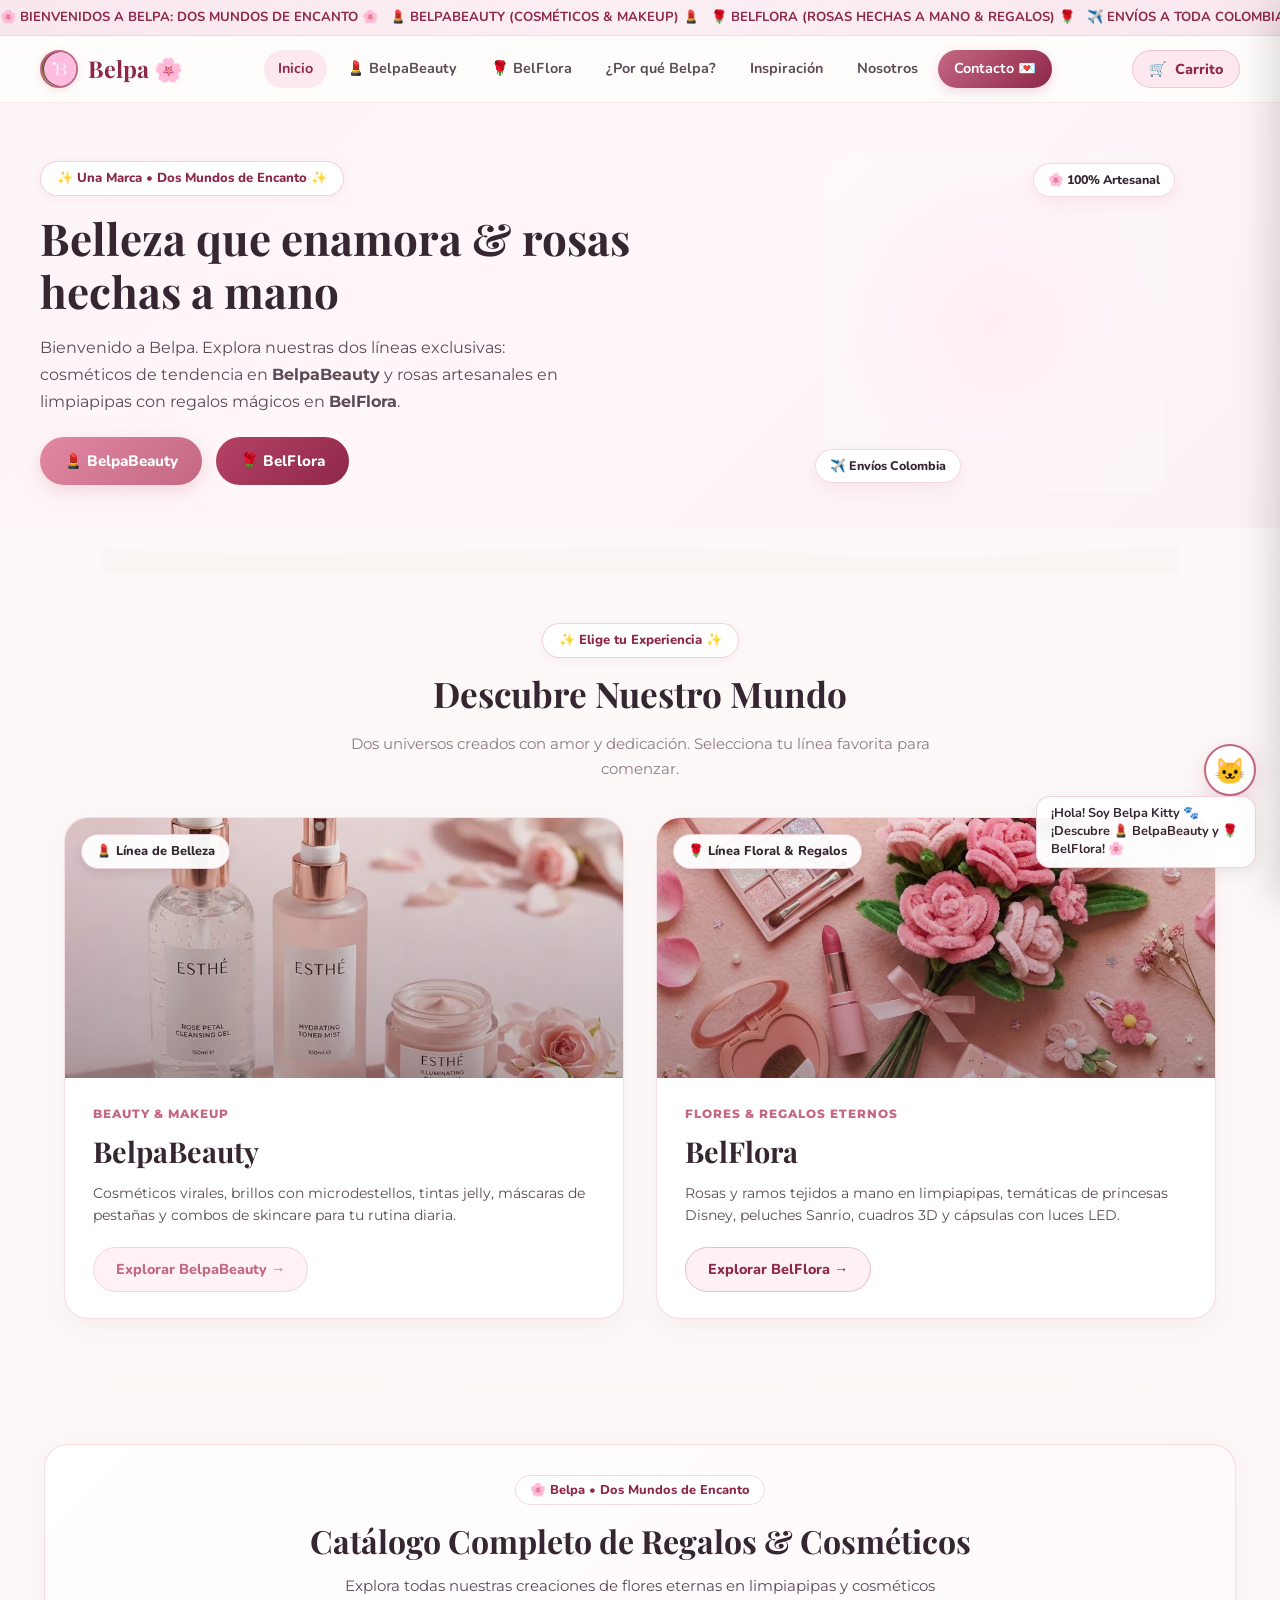
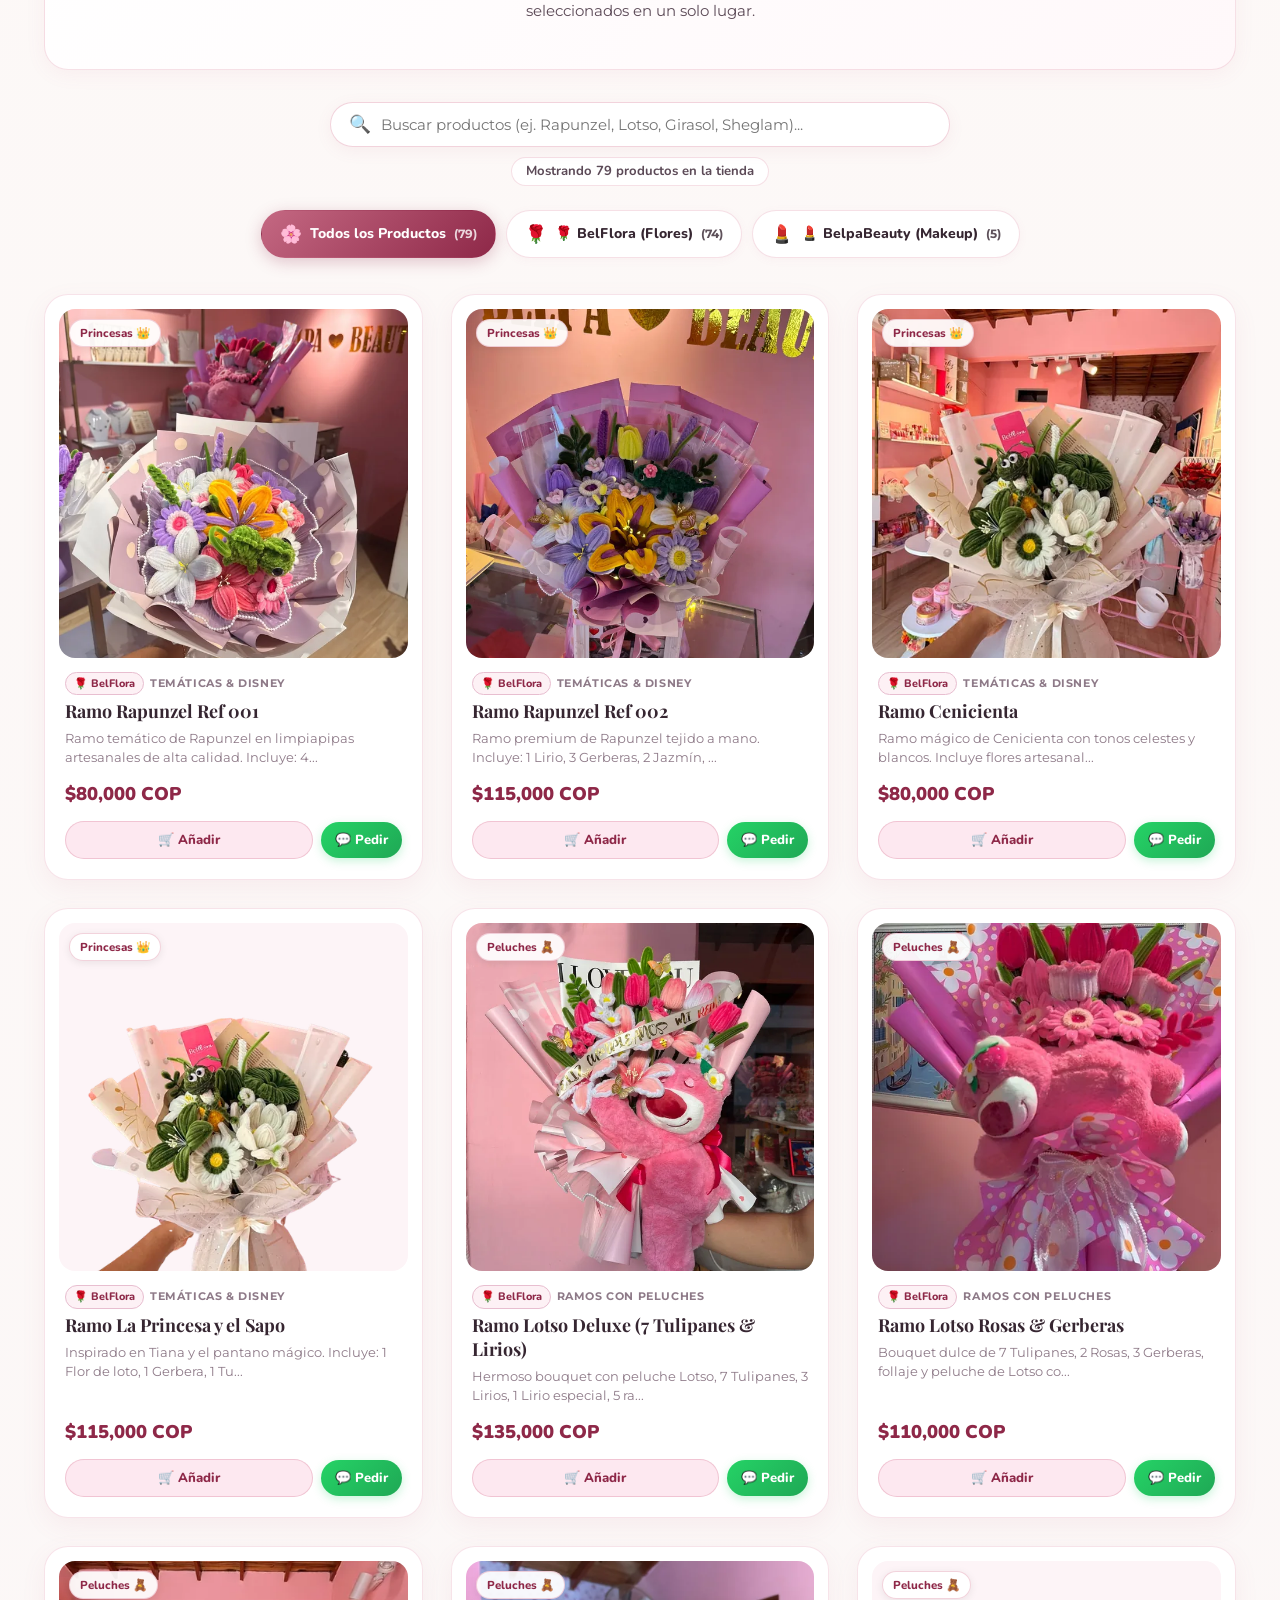
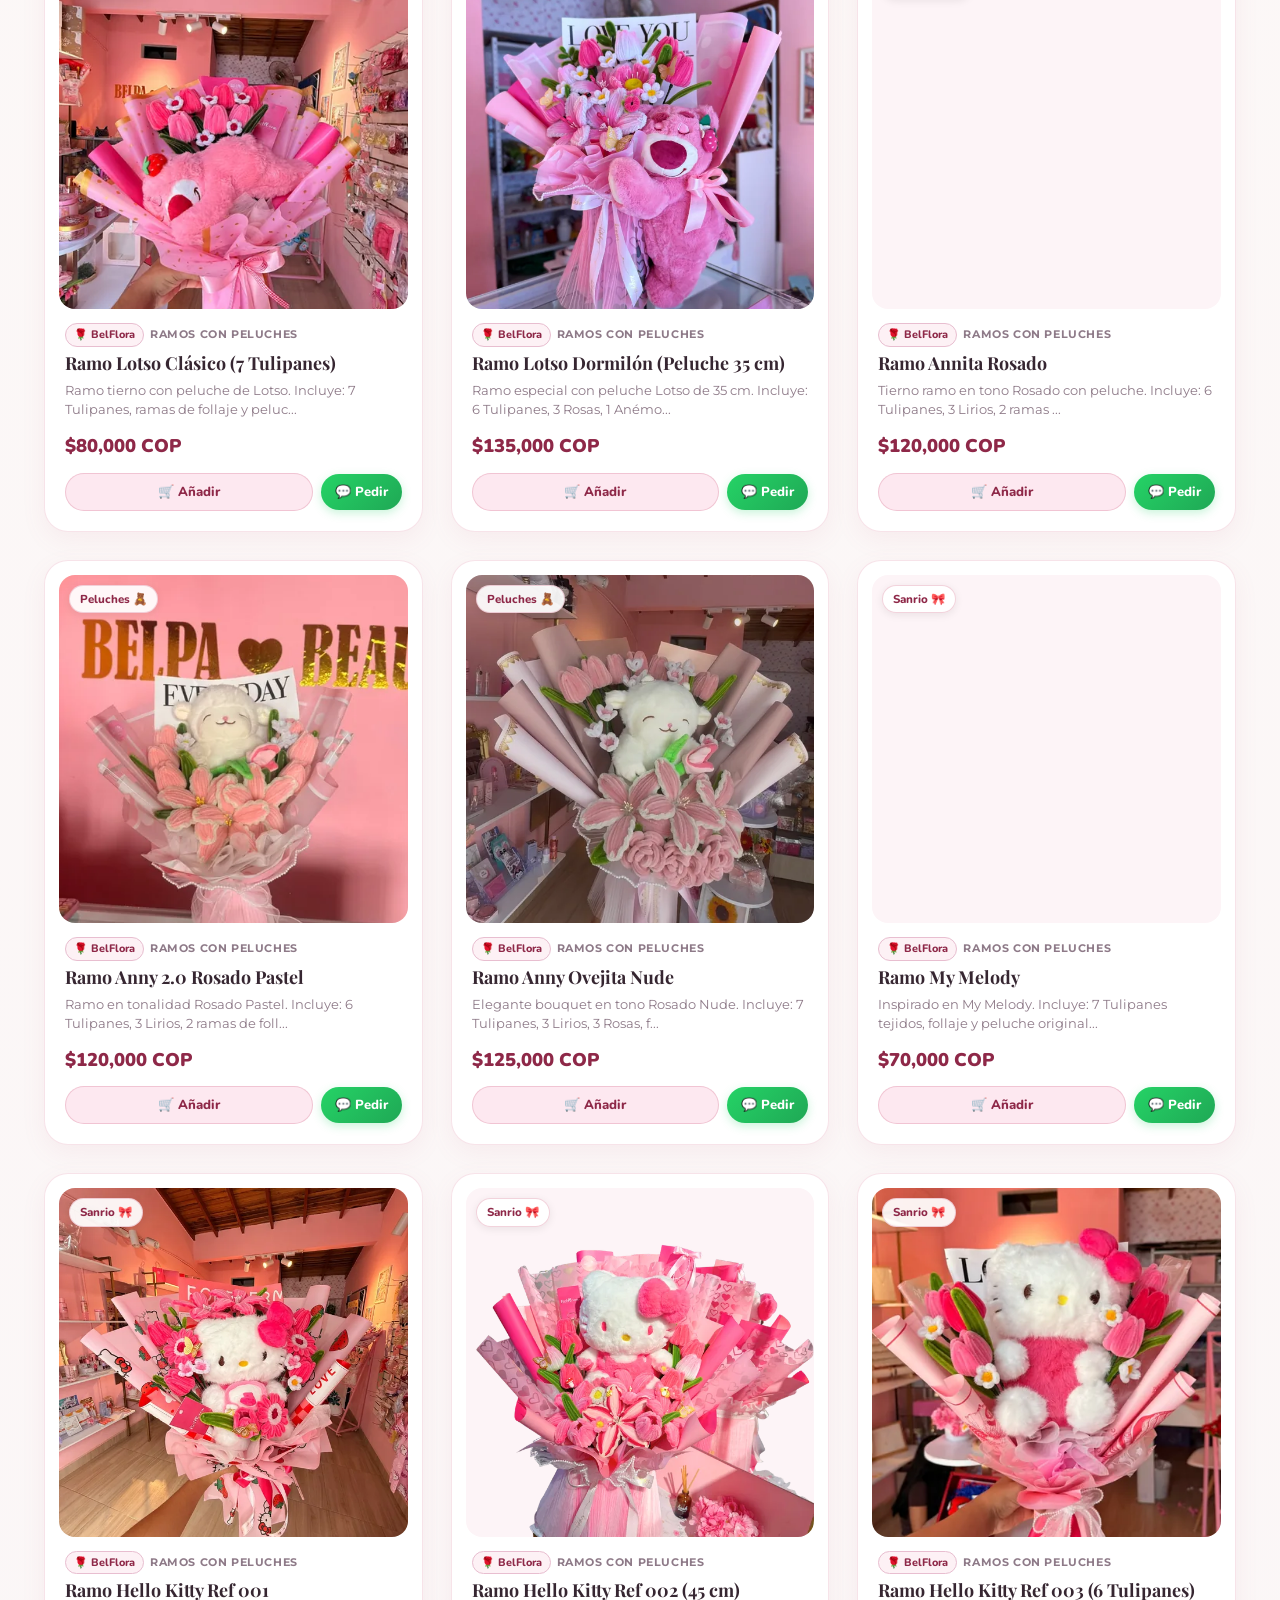
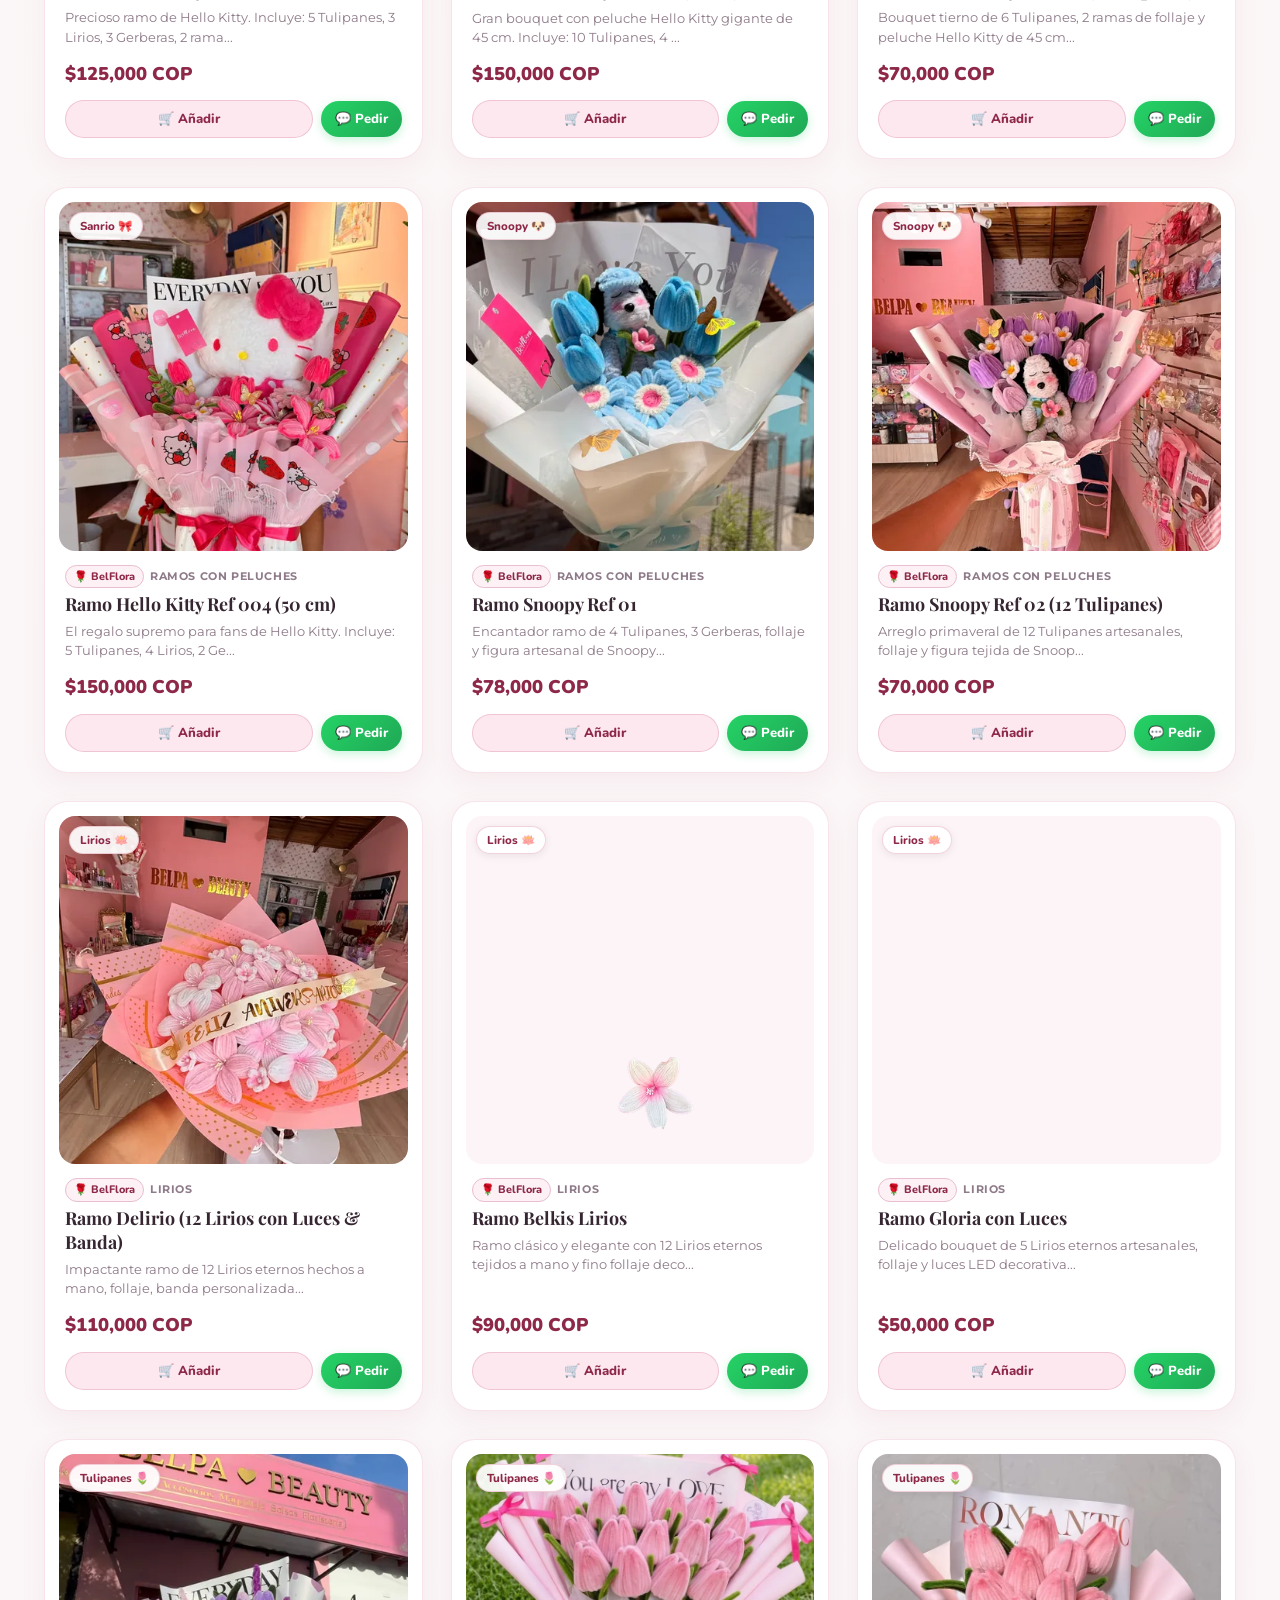
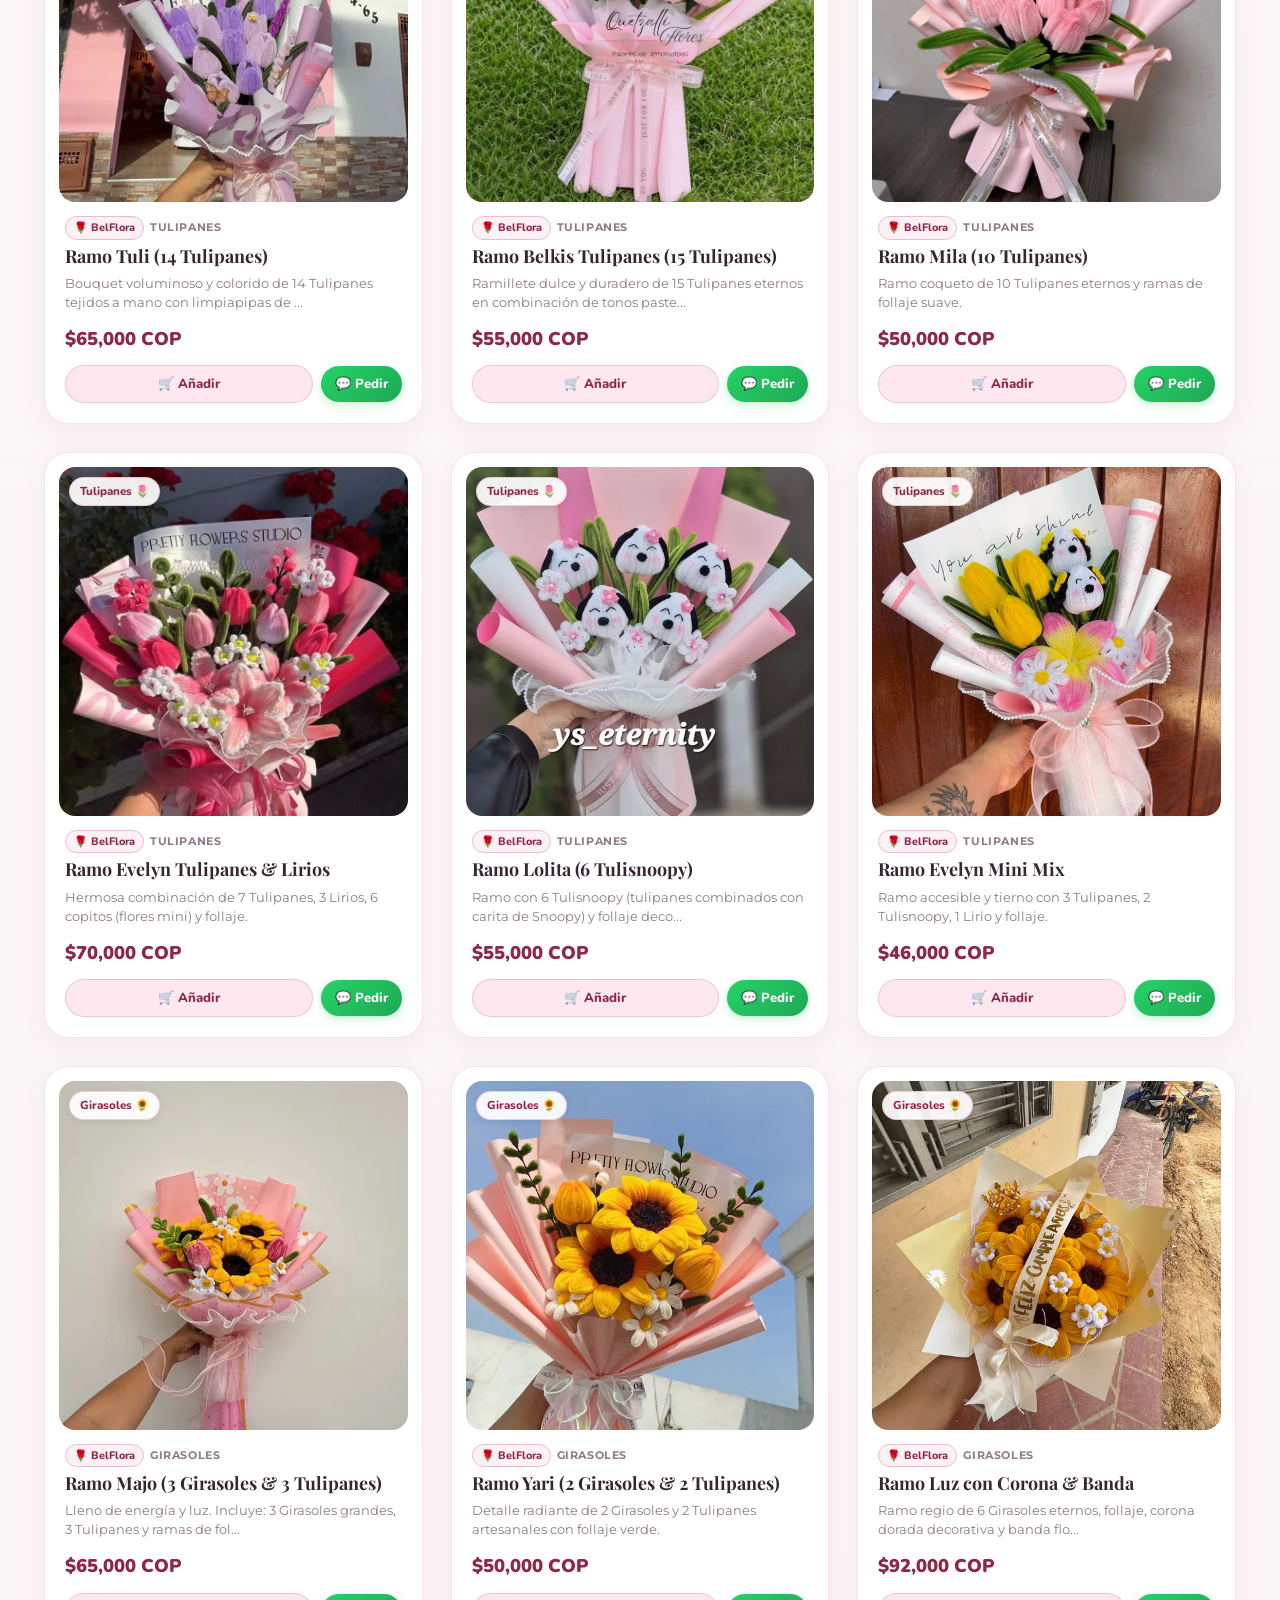
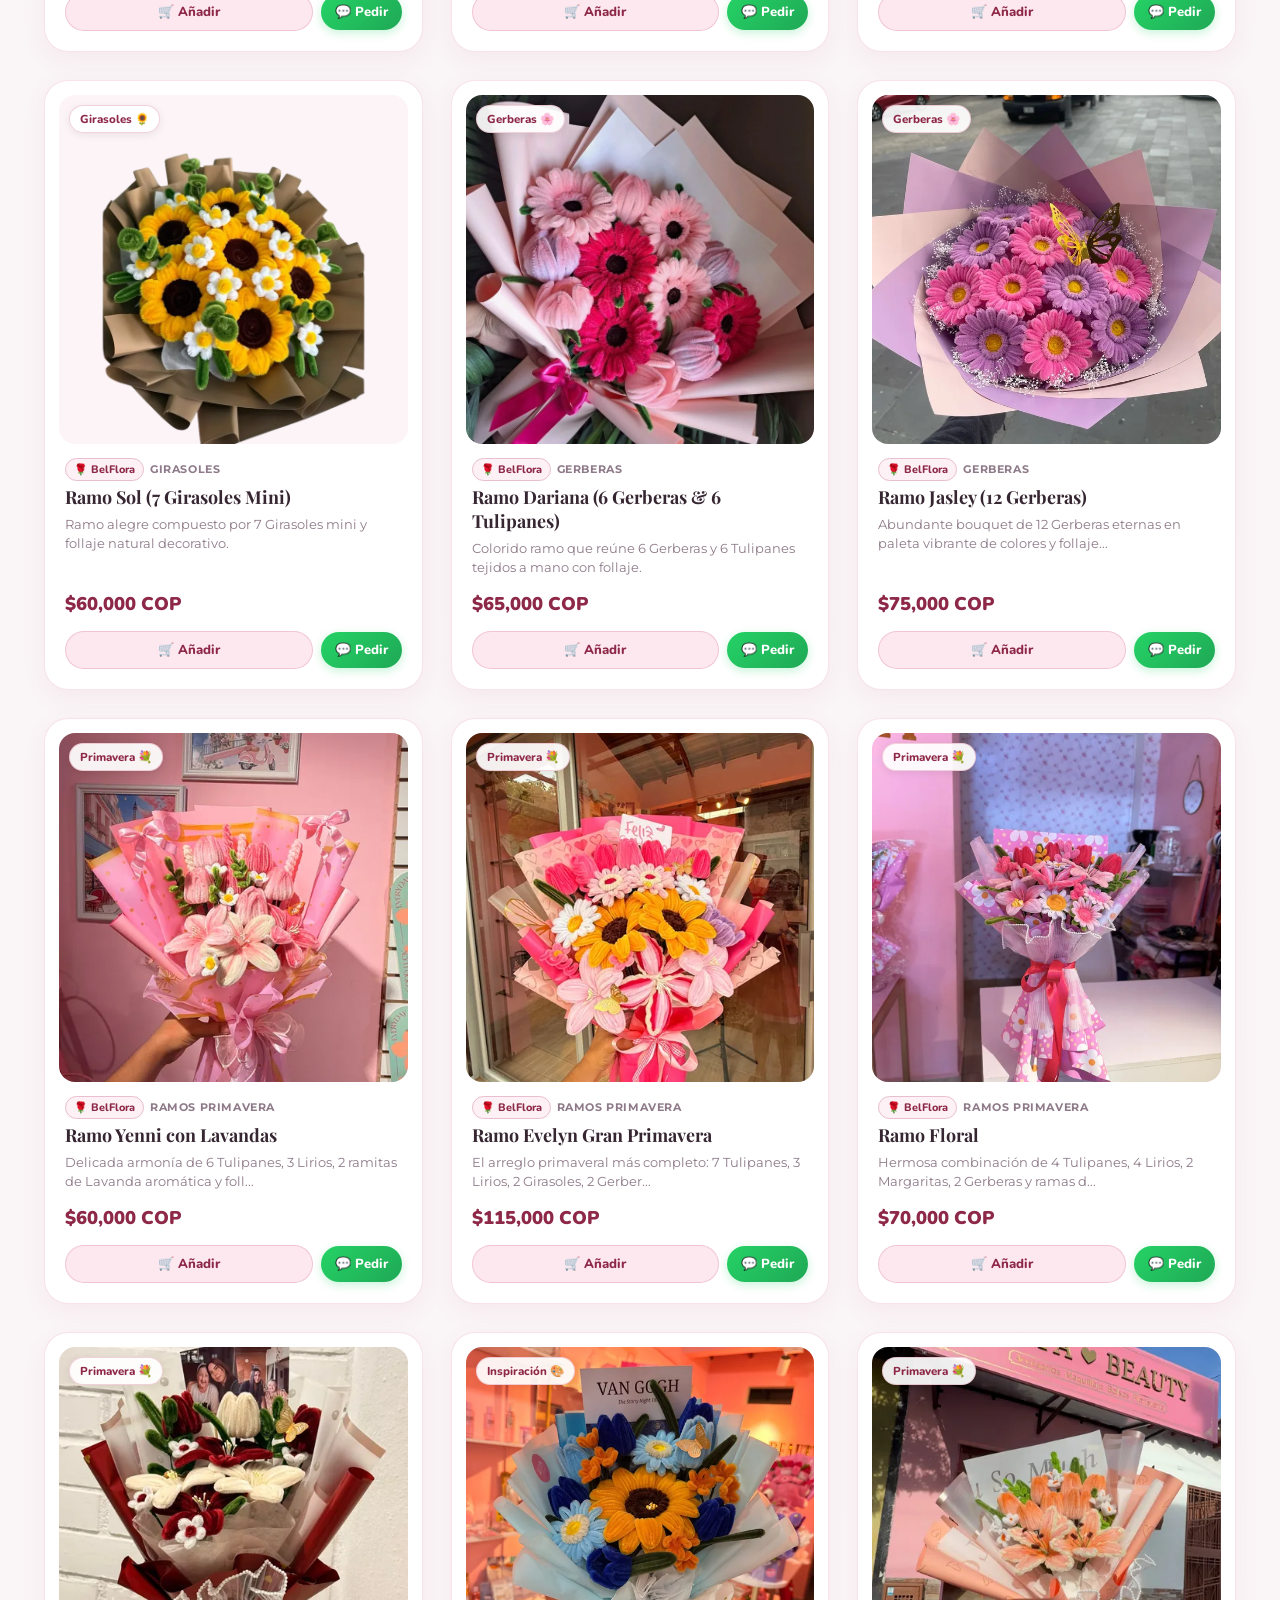
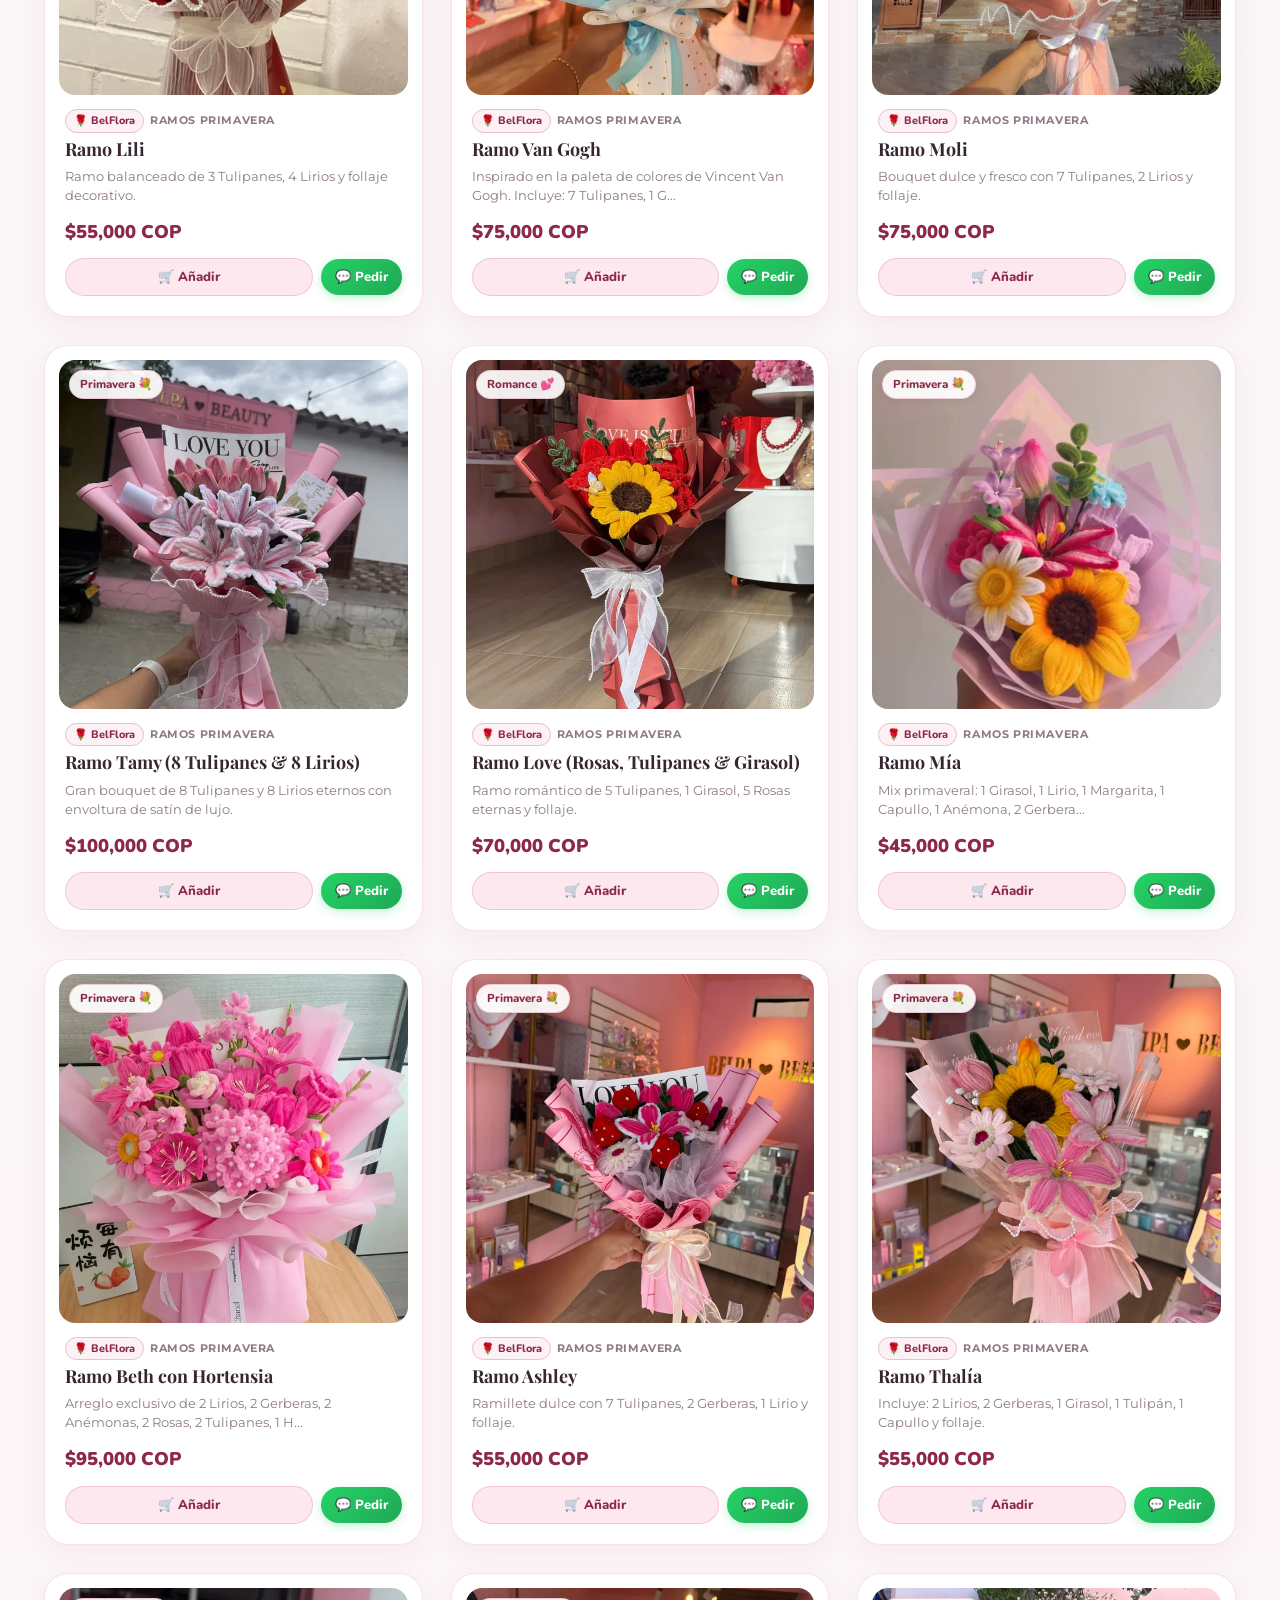
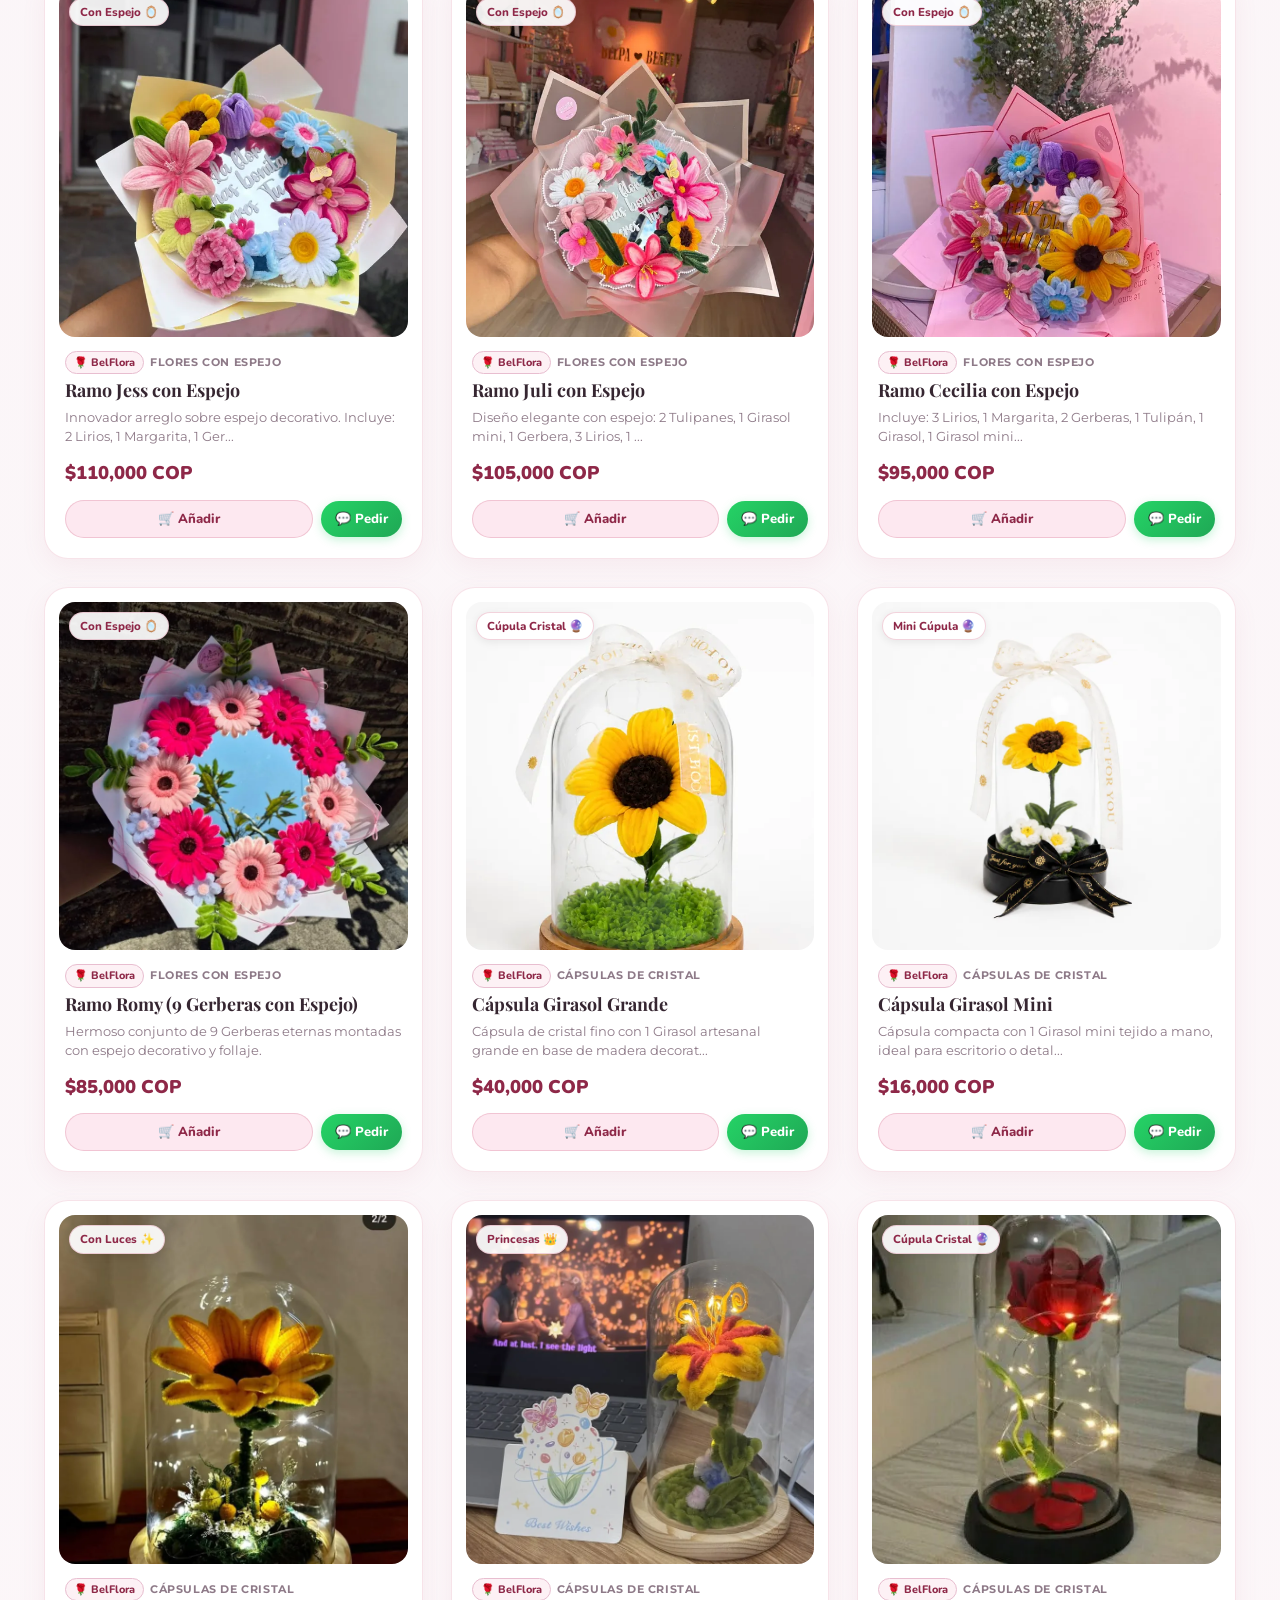
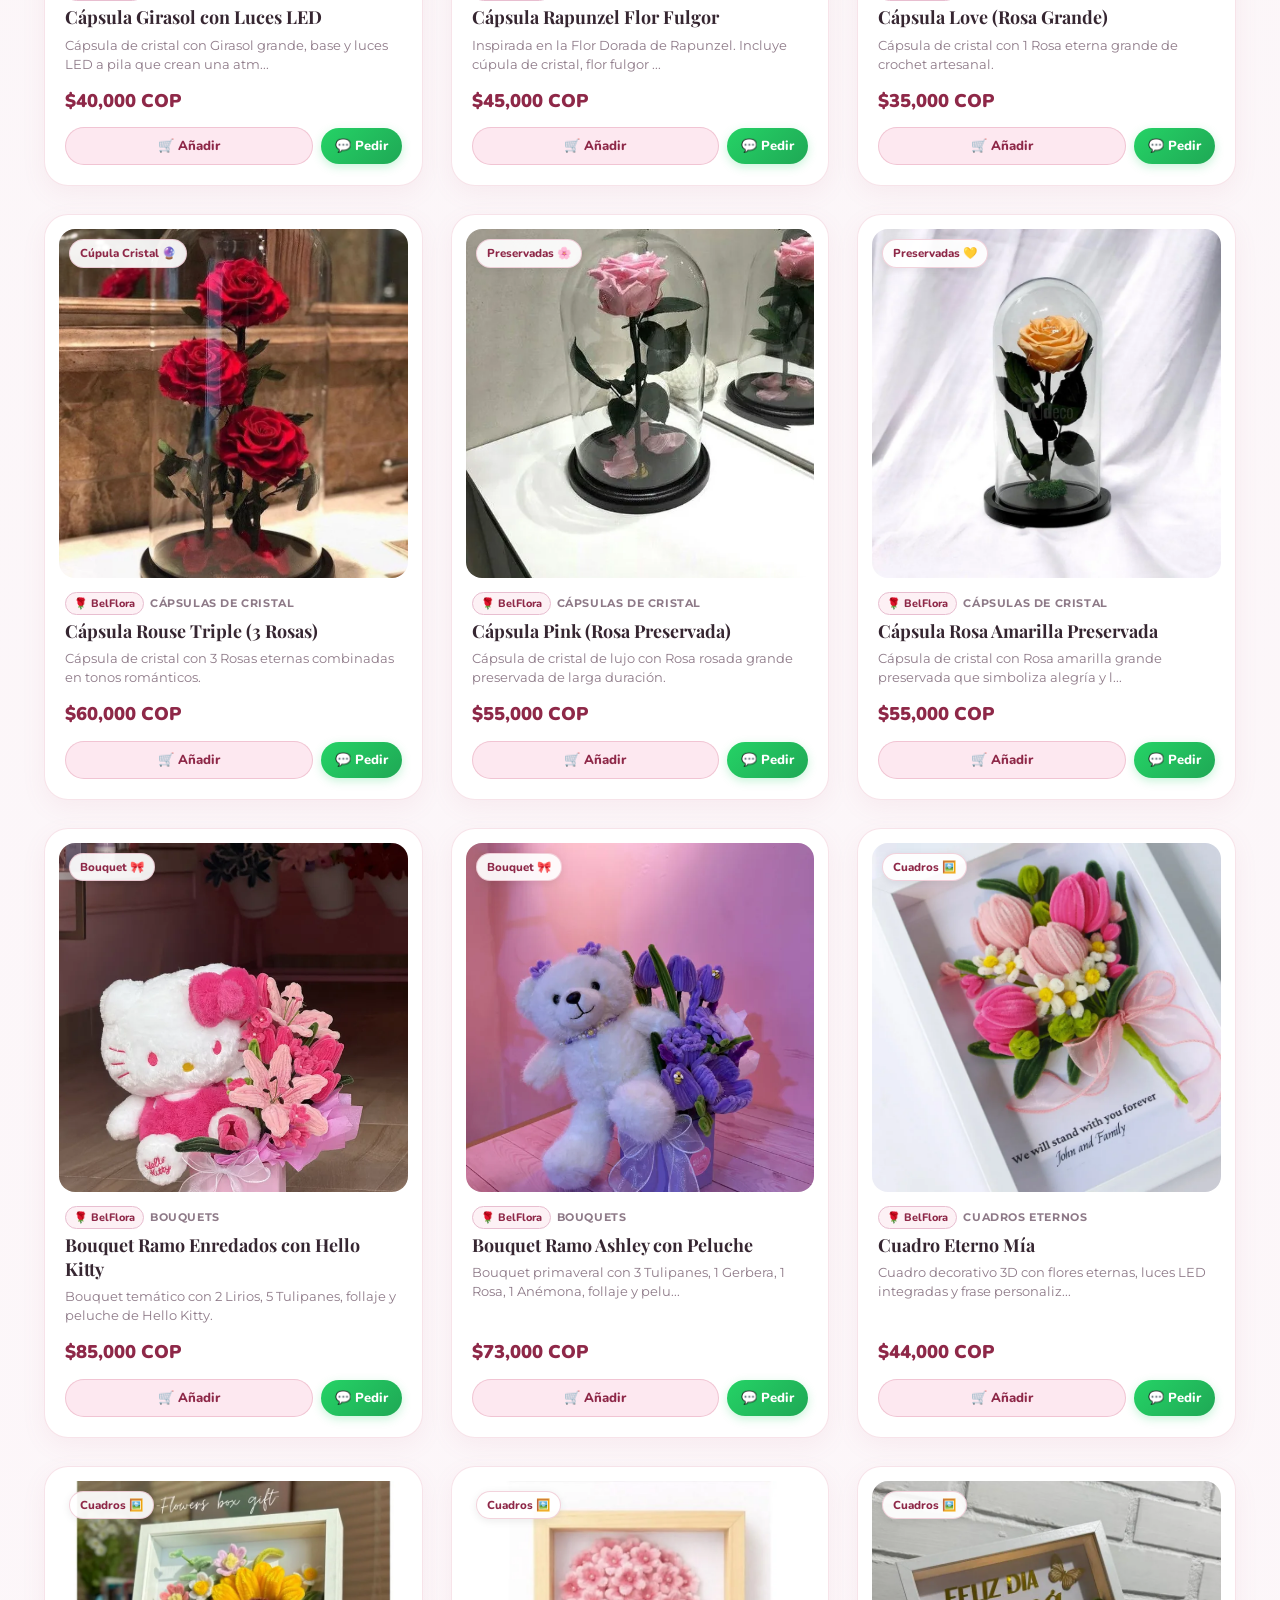
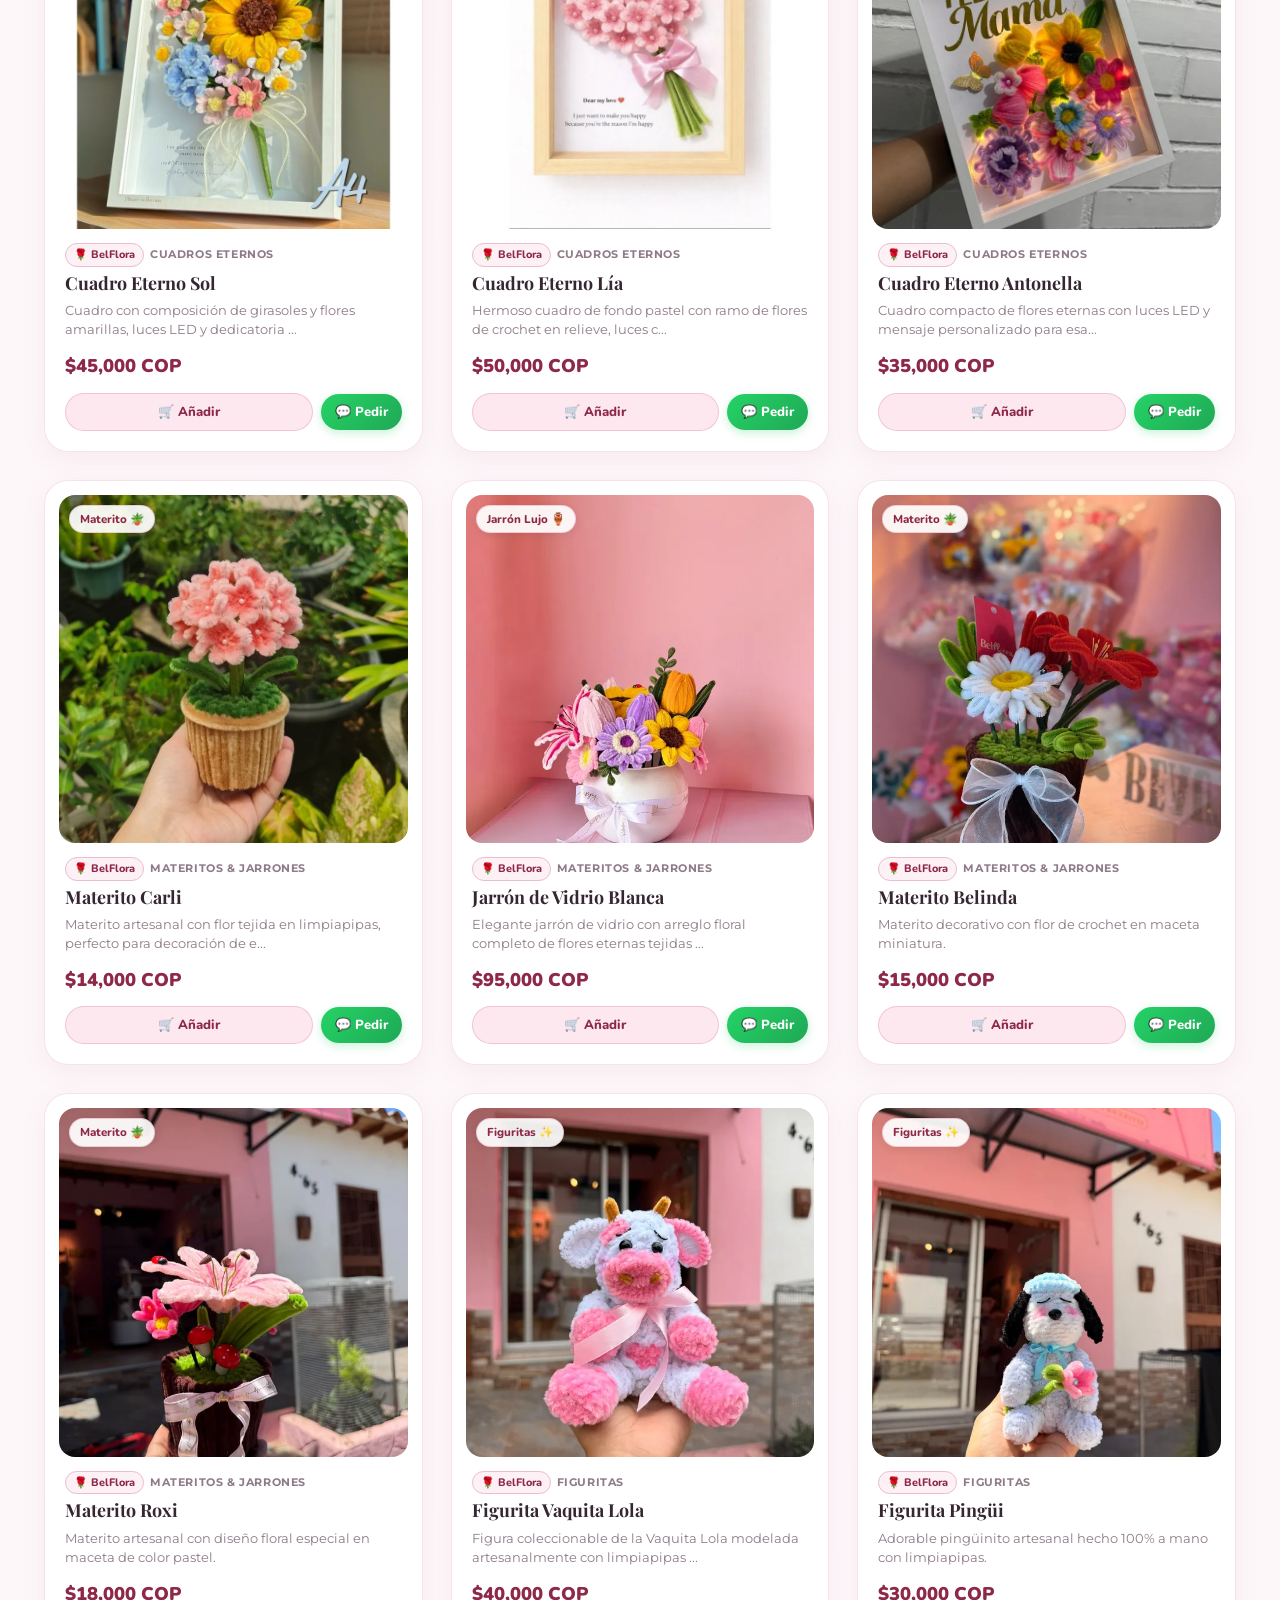
==== commit abaf6195: "Implementar Panel Administrativo CMS y sincronizacion cloud en Belpa" ====
--- a/index.html
+++ b/index.html
@@ -595,6 +595,7 @@
     </div>
 
     <!-- Scripts -->
+    <script src="admin/config.js"></script>
     <script src="app.js"></script>
 </body>
 </html>
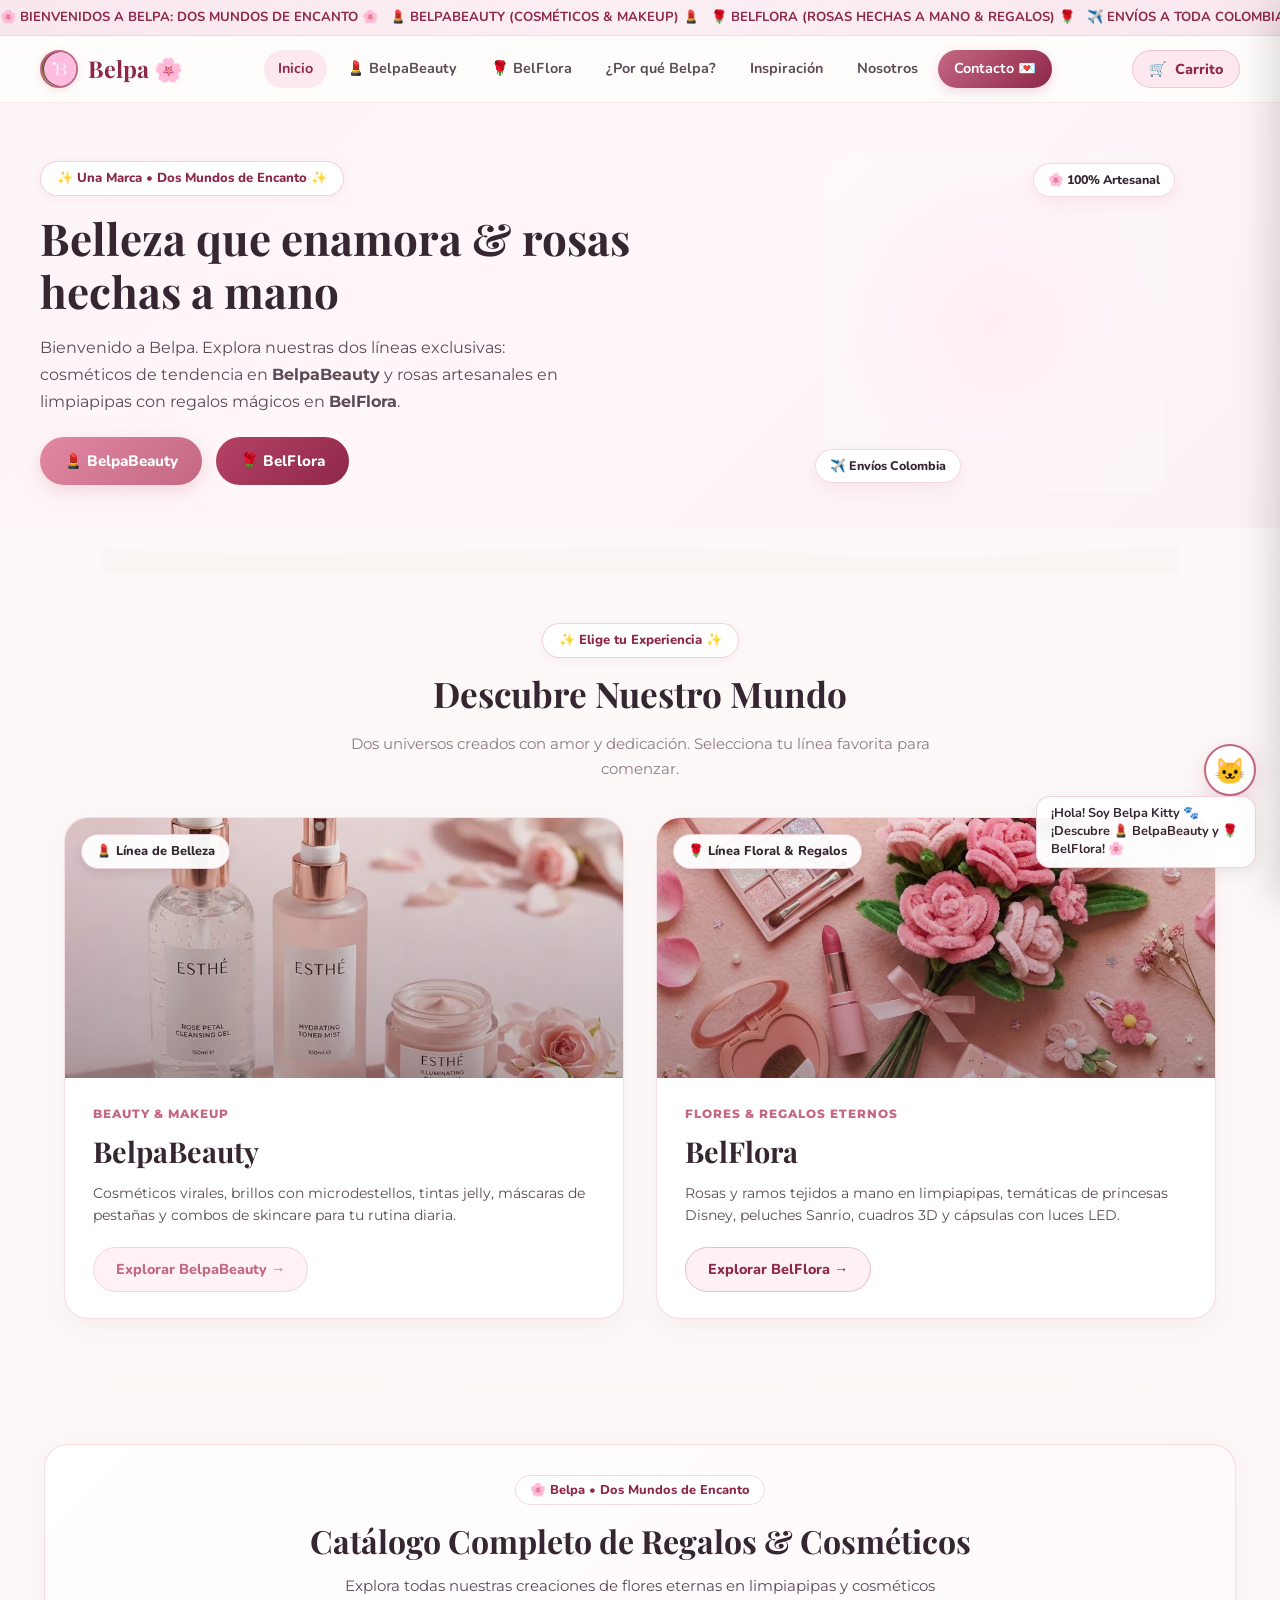
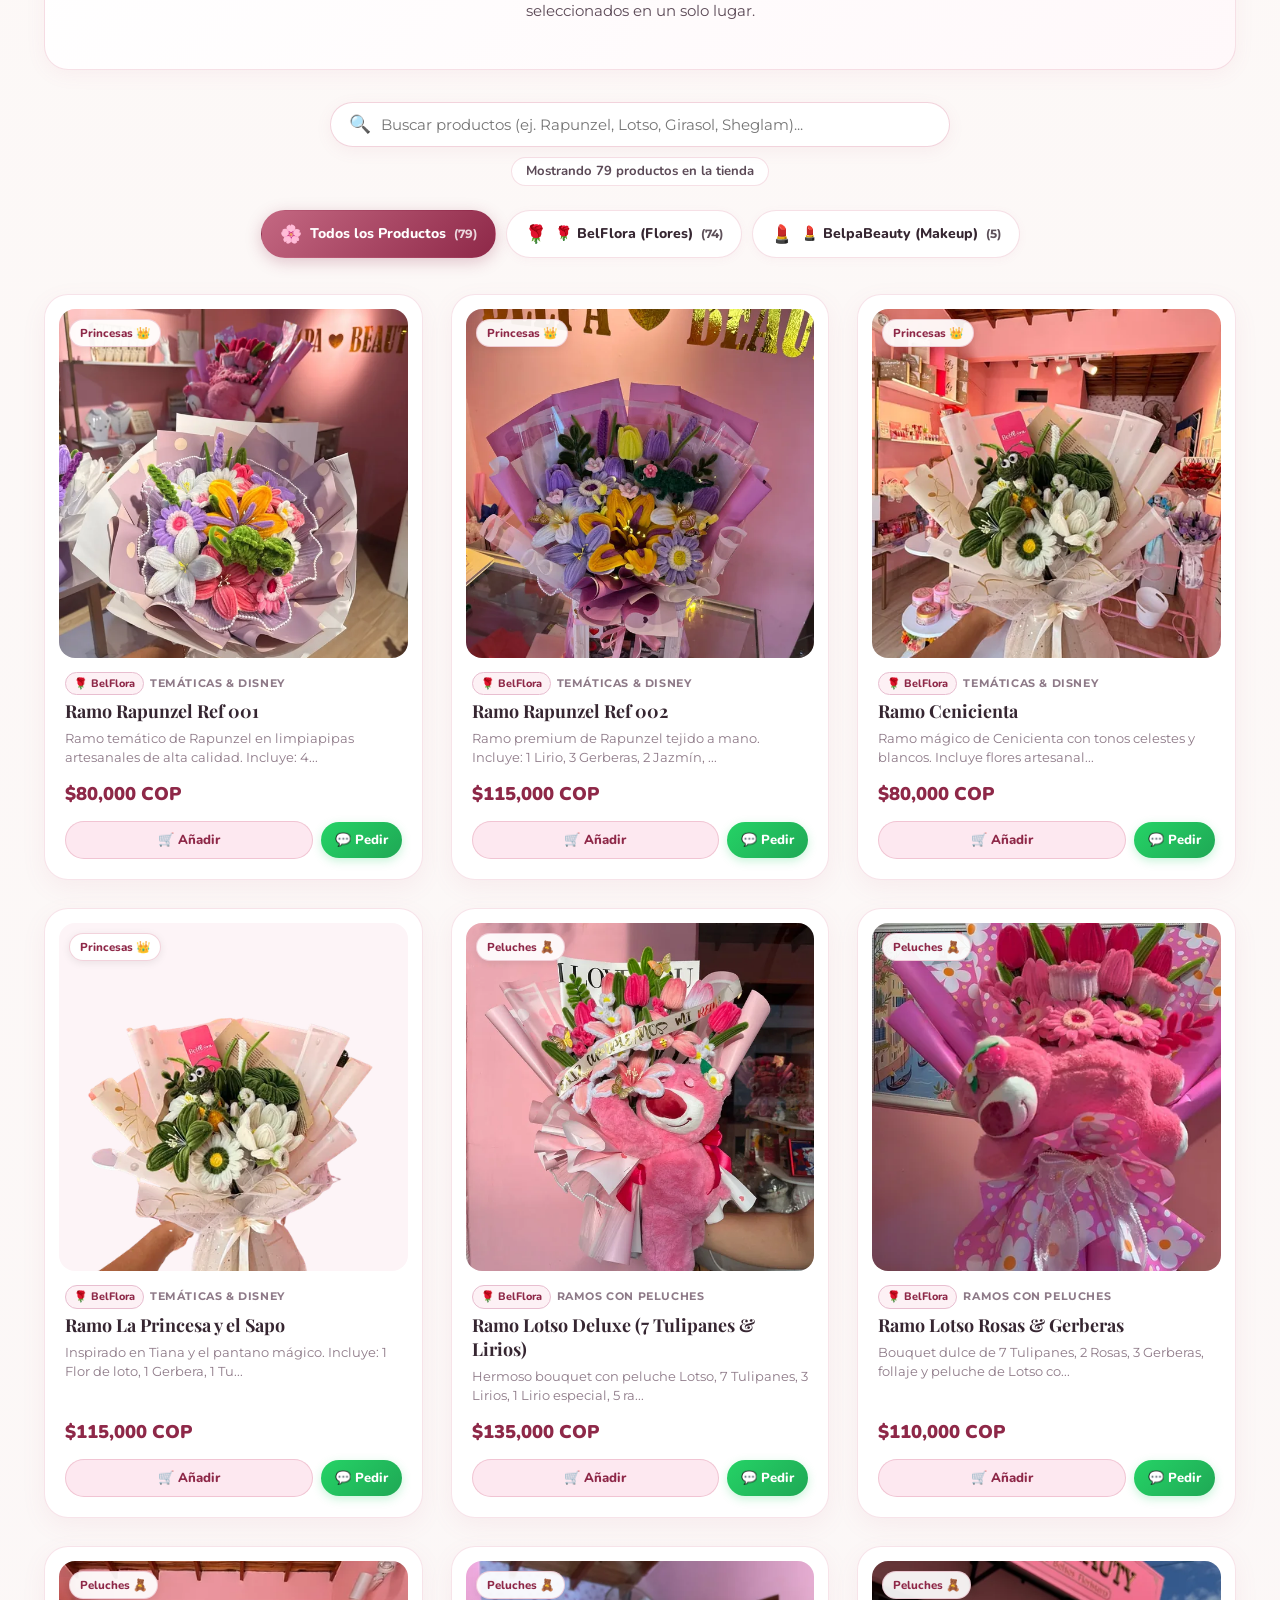
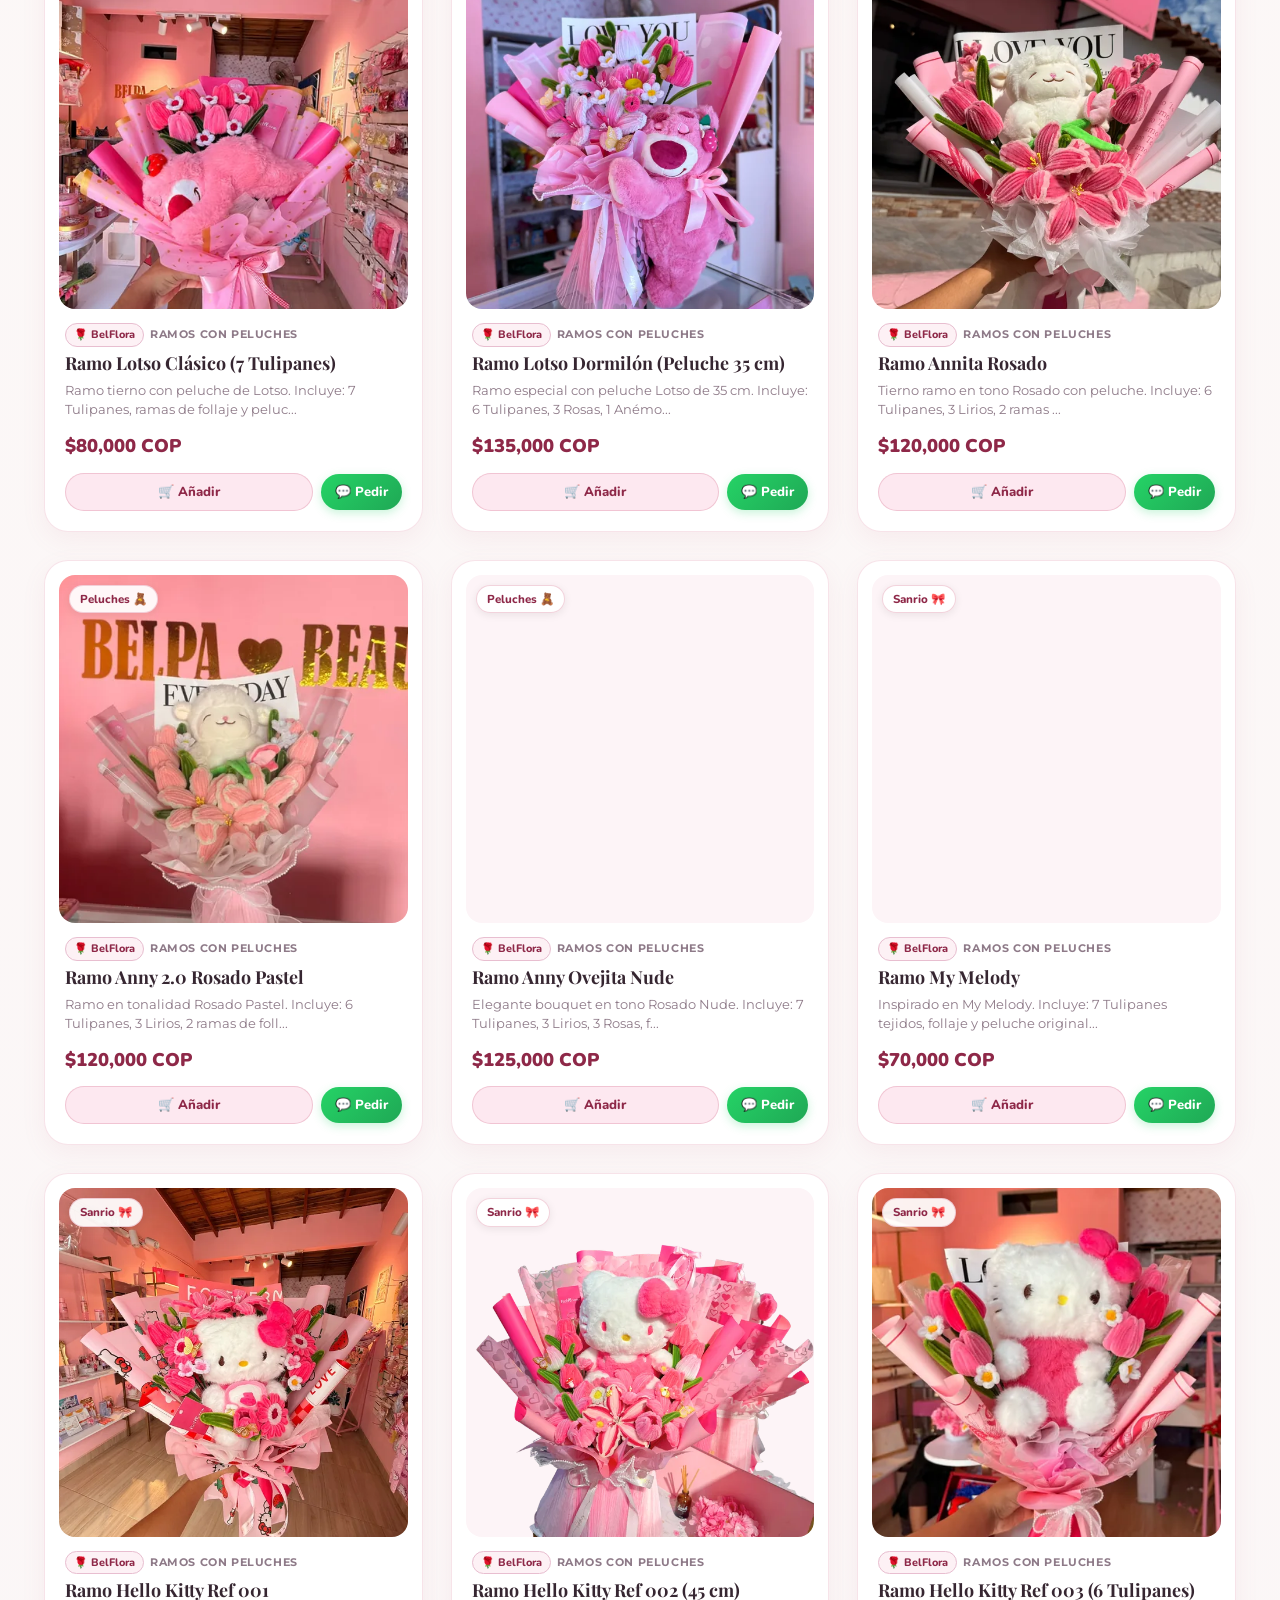
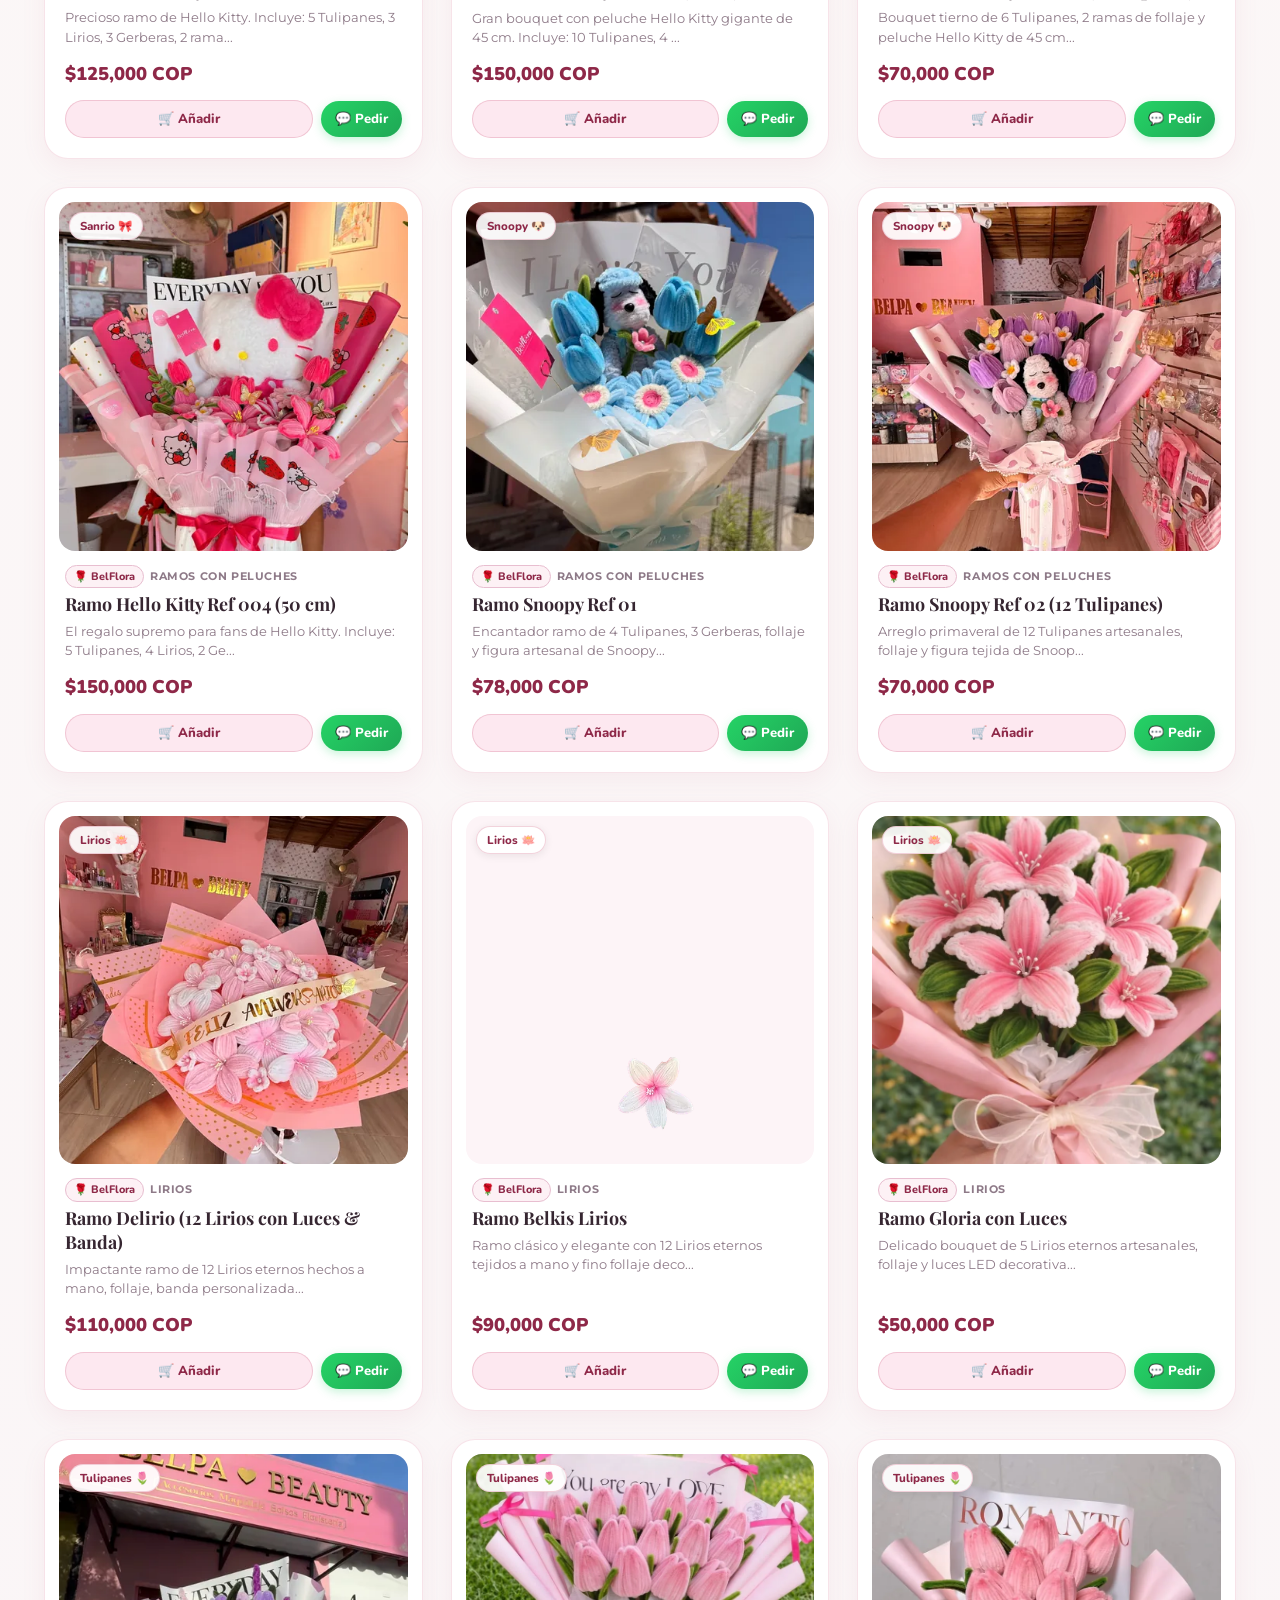
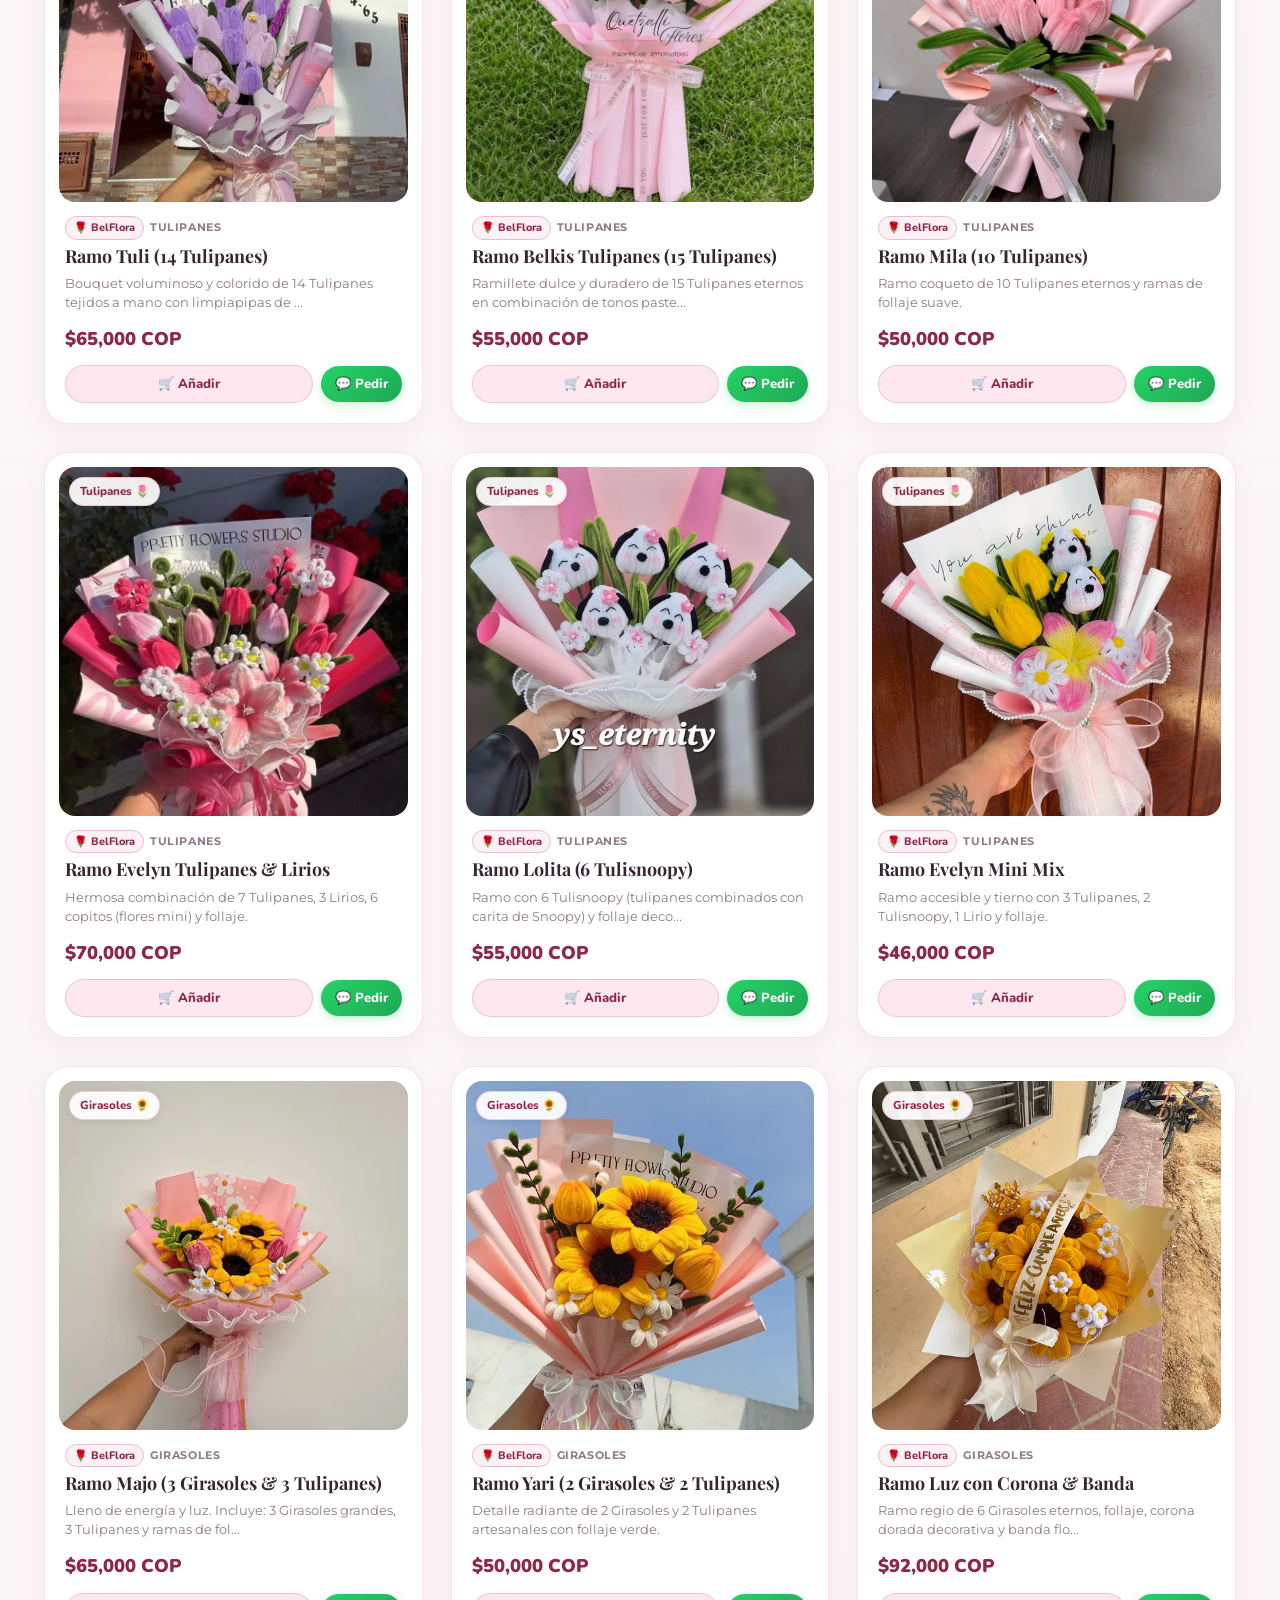
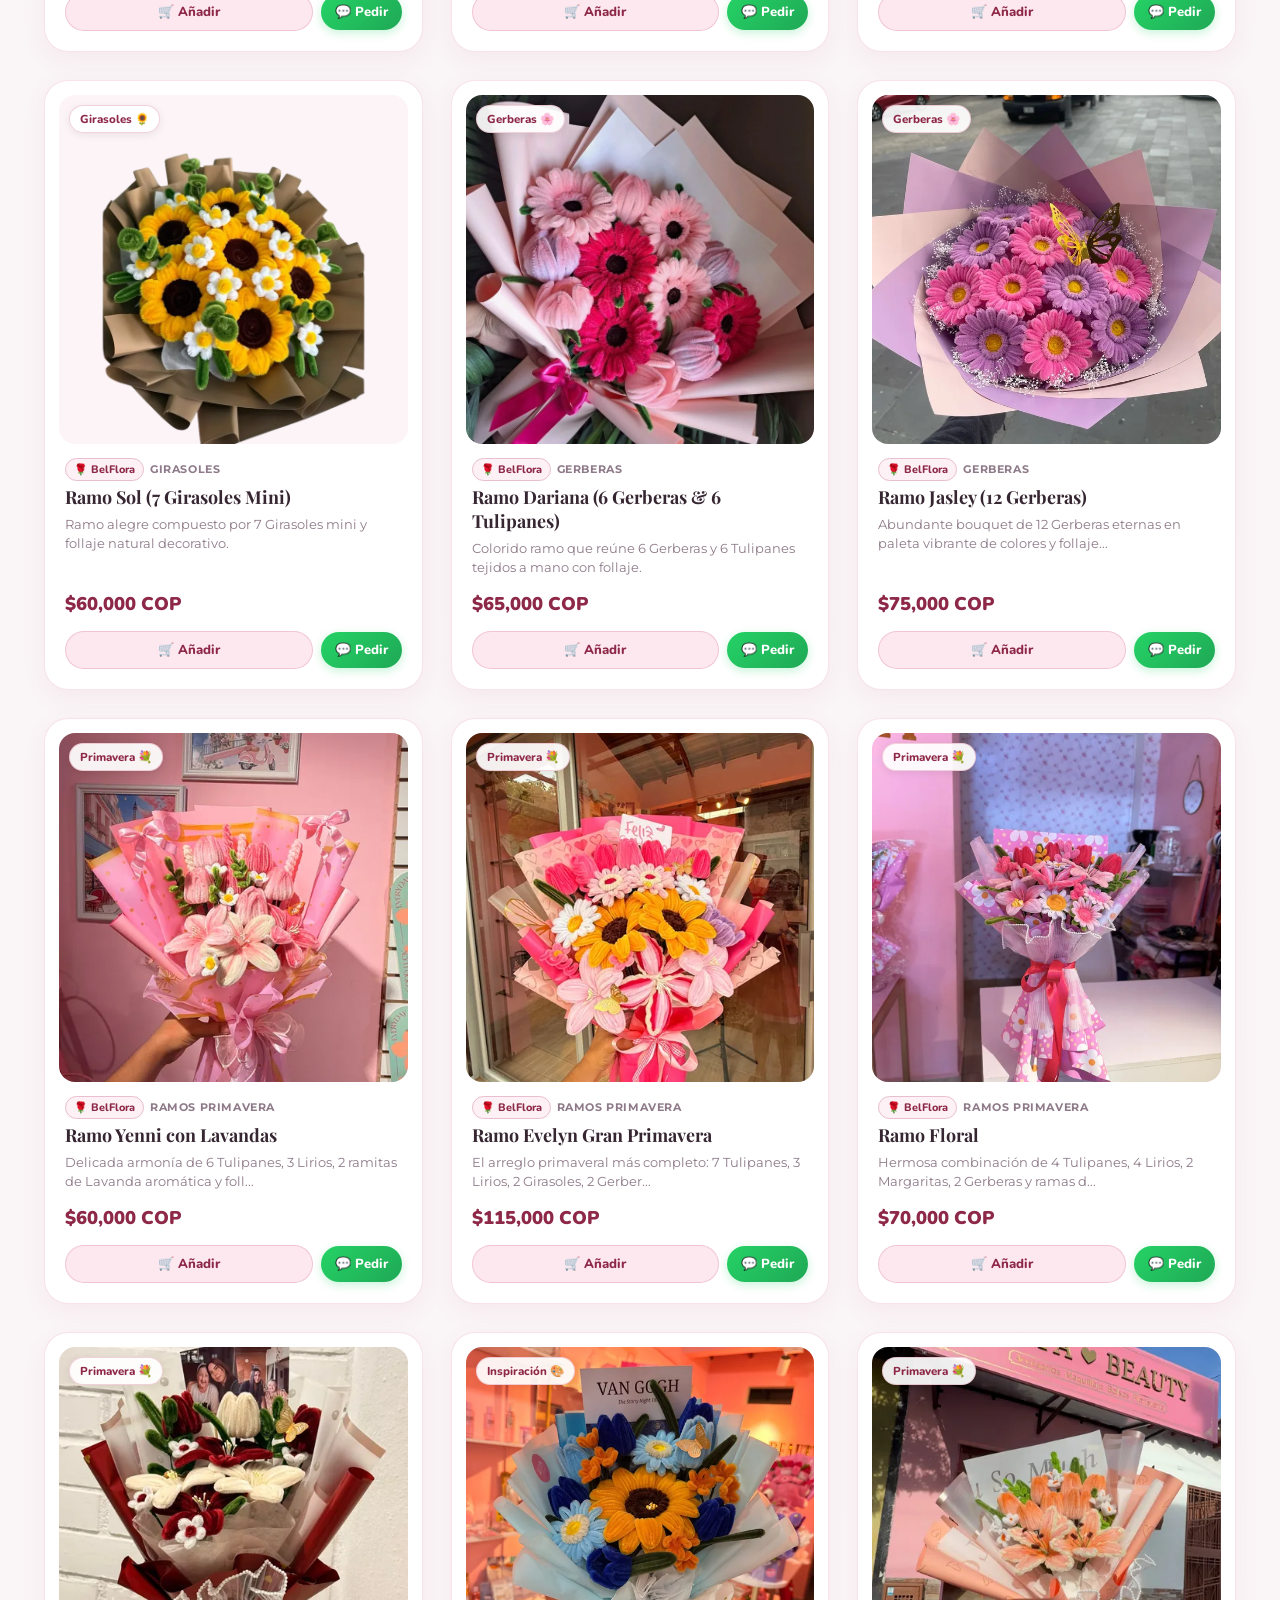
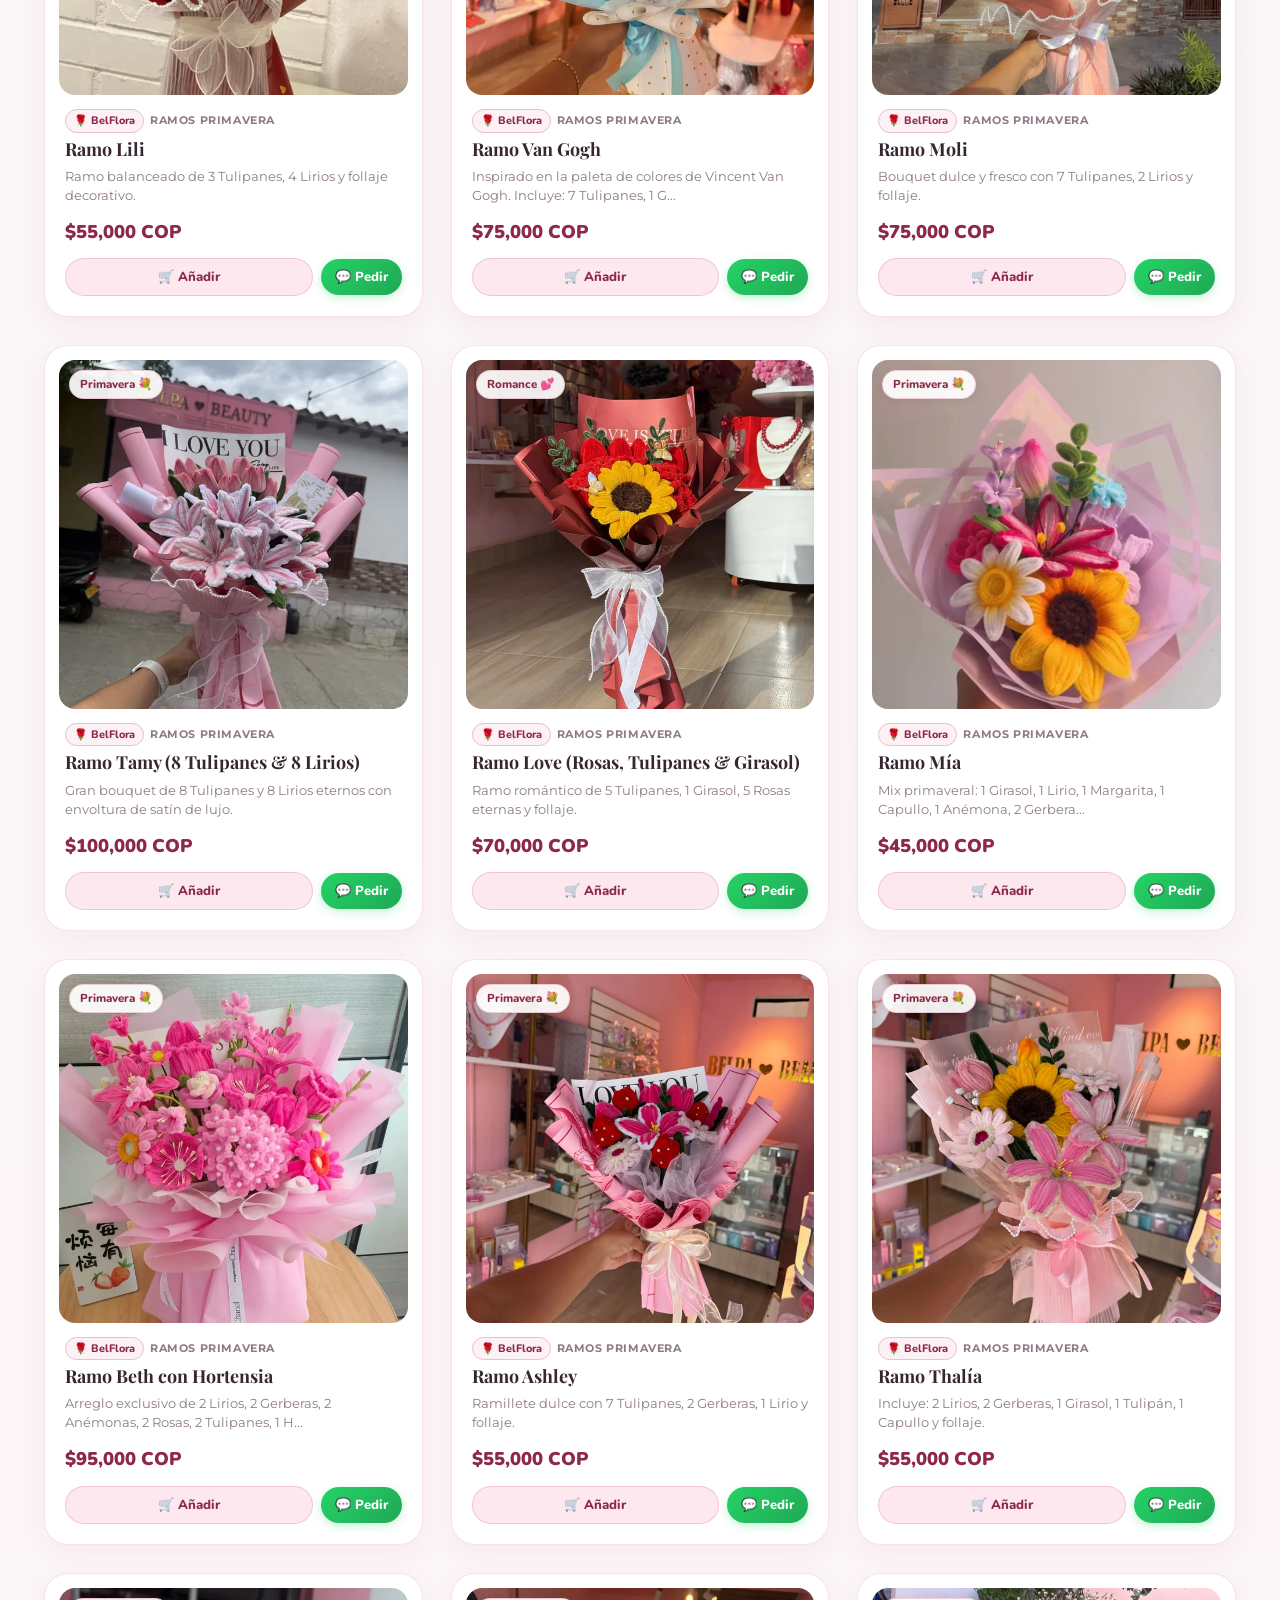
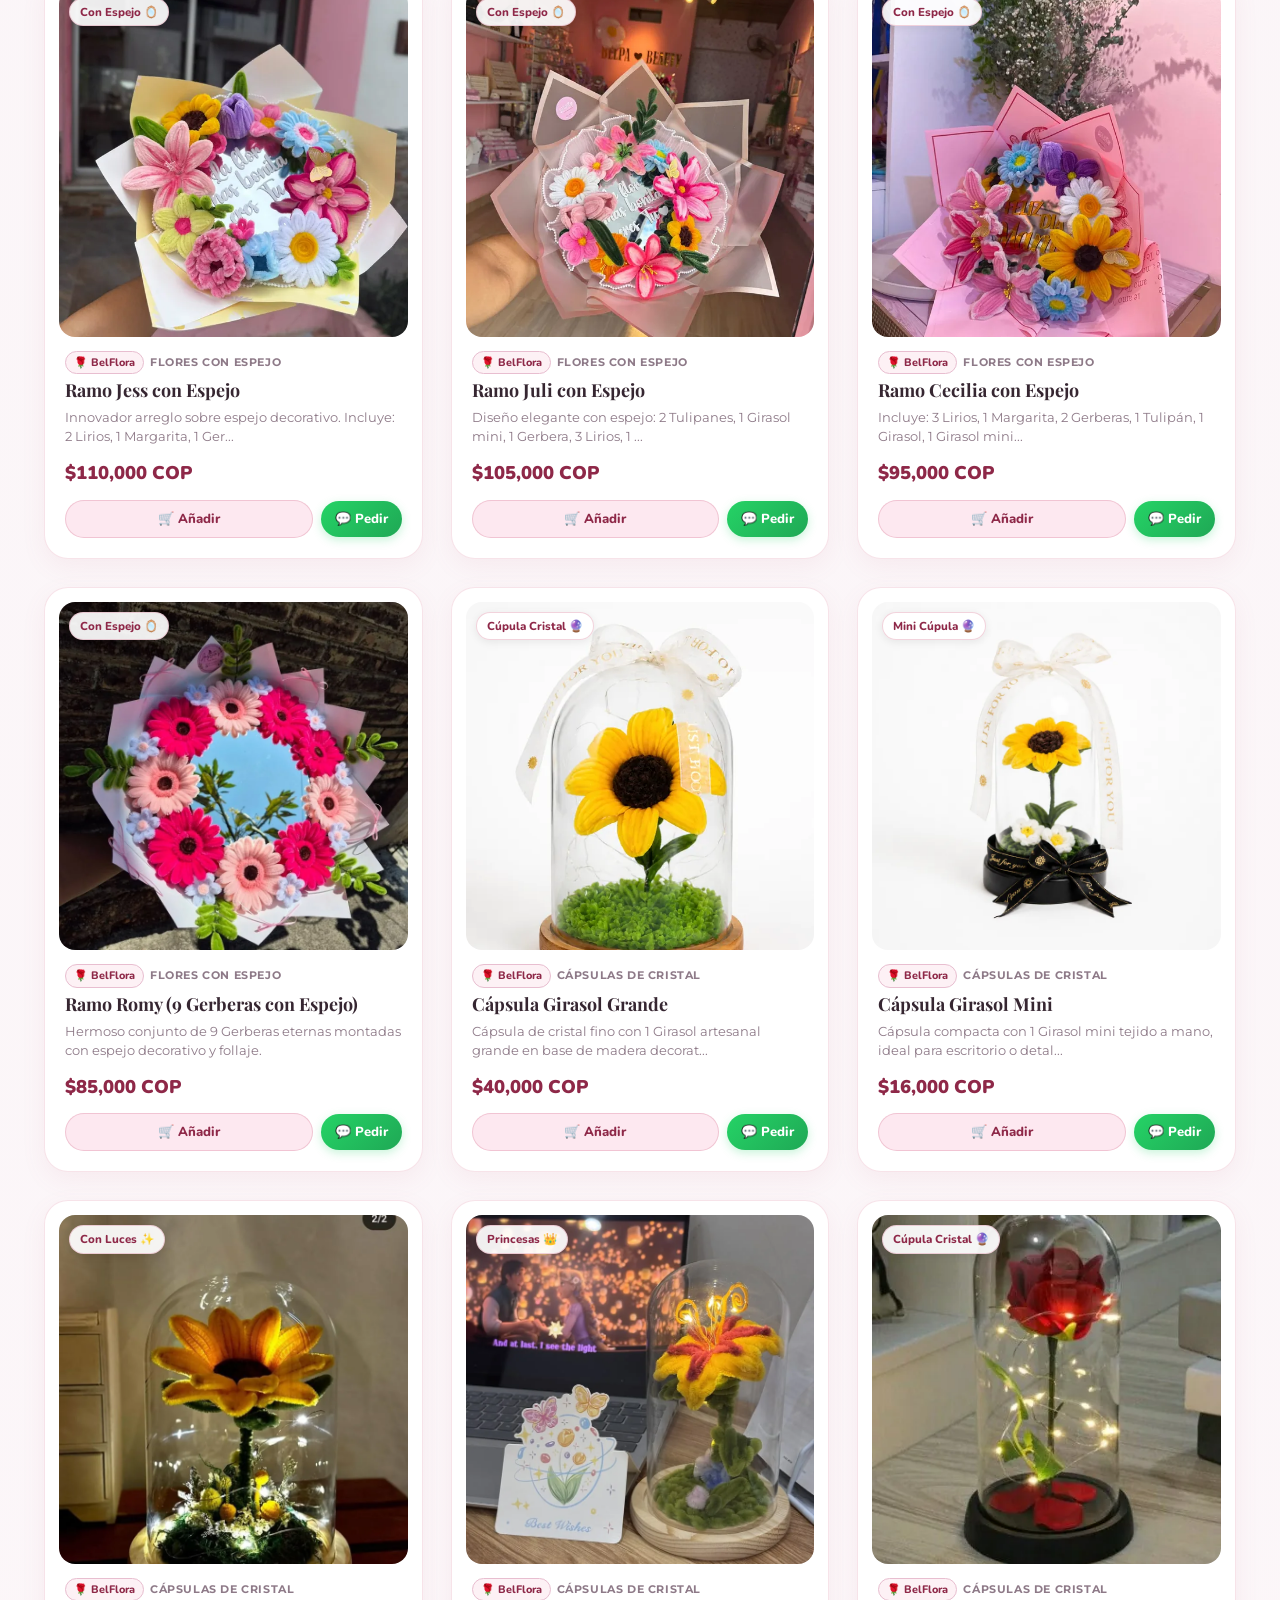
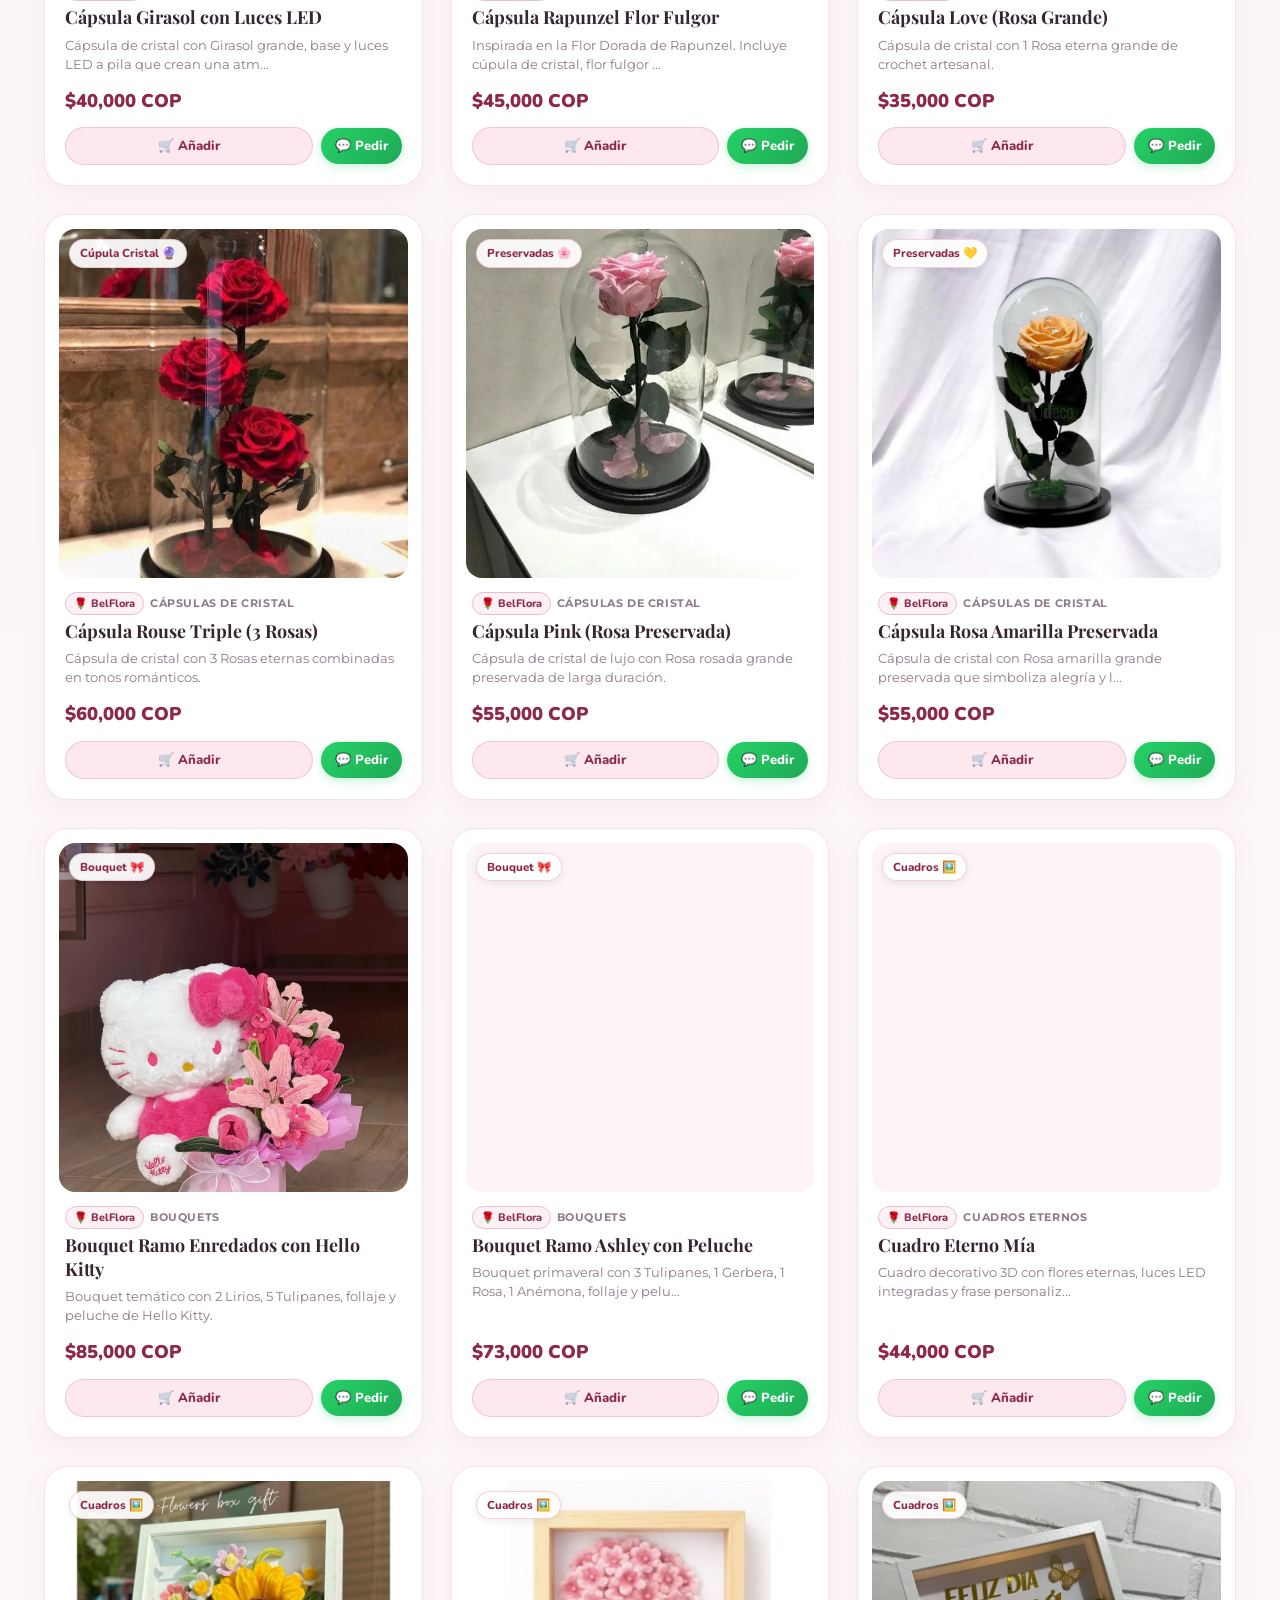
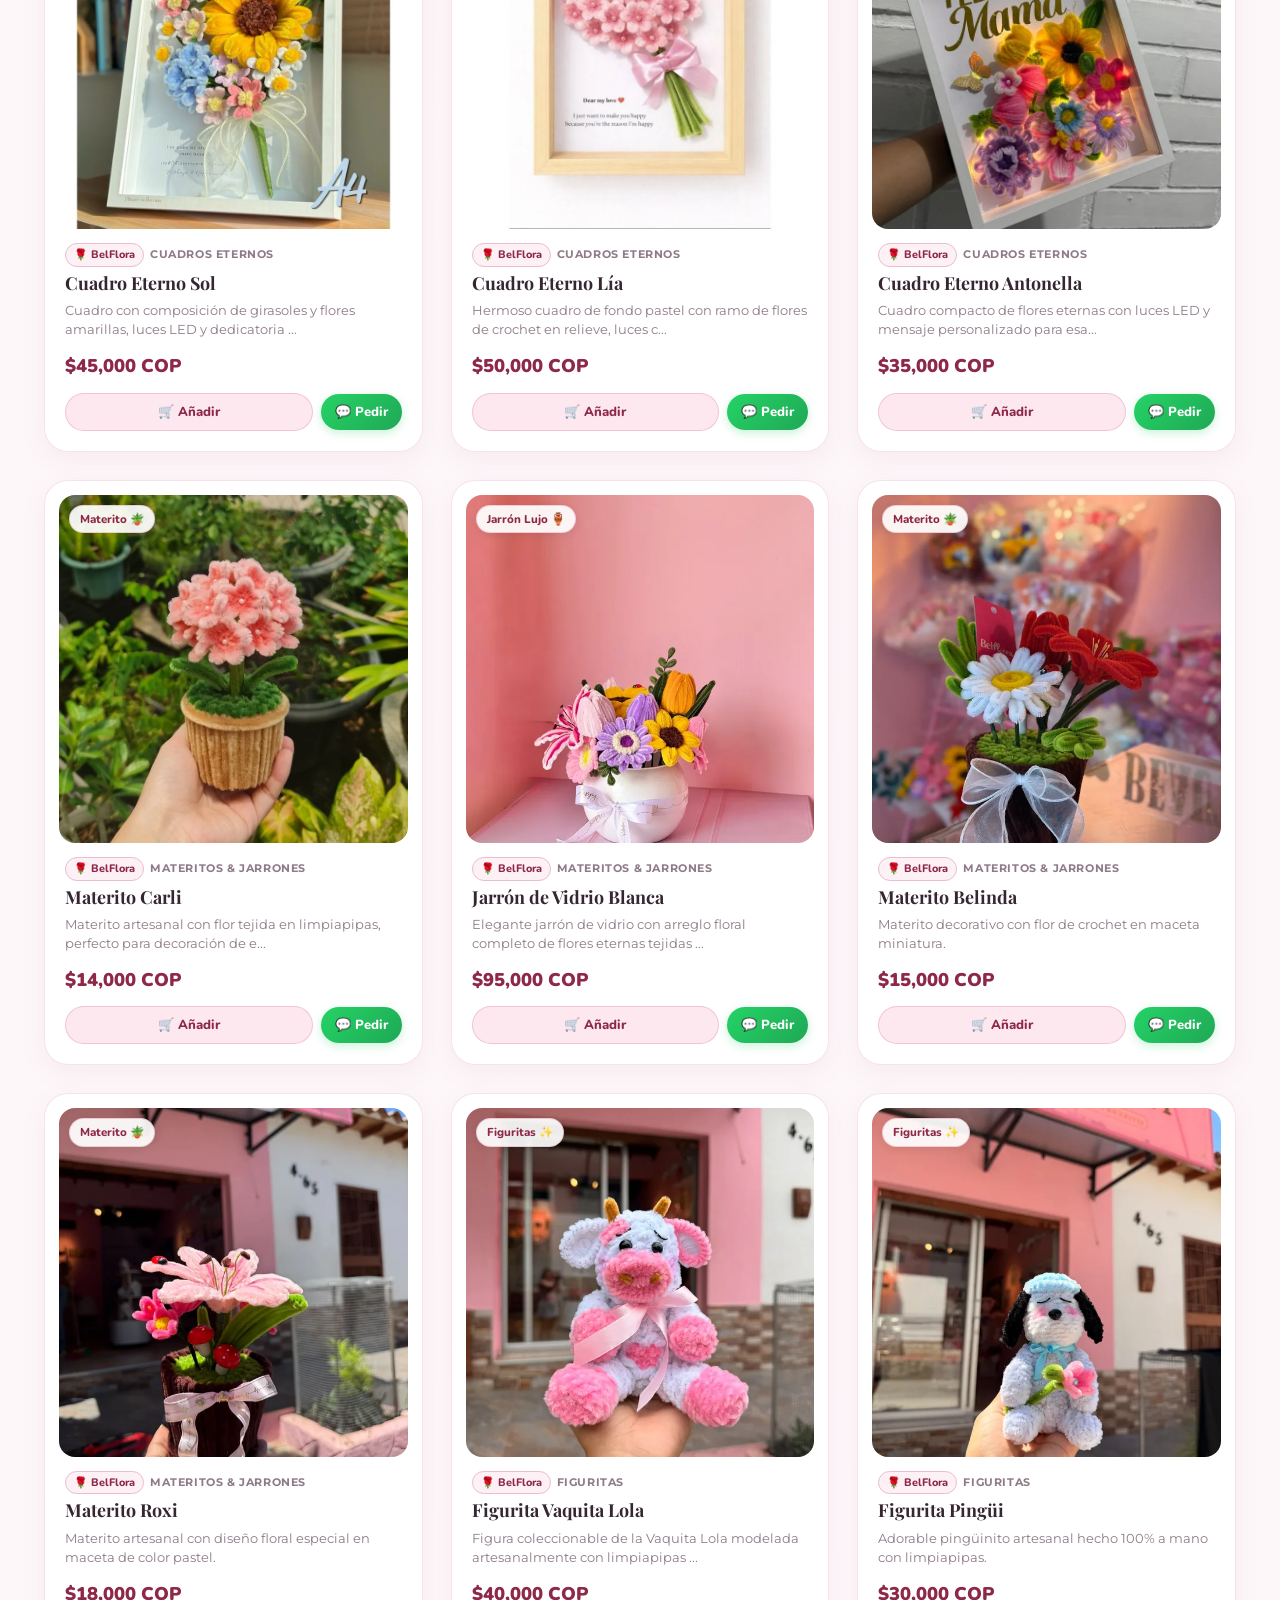
==== commit 51b1f2d1: "Bloque 7: pedidos checkout trazabilidad y gestion comercial" ====
--- a/index.html
+++ b/index.html
@@ -517,6 +517,16 @@
                     <span class="field-error-msg" id="err-cart-client-name" style="display:none;"></span>
                 </div>
                 <div class="cart-form-field">
+                    <label for="cart-client-phone">Teléfono / WhatsApp: <span class="required-star">*</span></label>
+                    <input type="tel" id="cart-client-phone" placeholder="Ej. 310 123 4567" class="cart-input" autocomplete="tel">
+                    <span class="field-error-msg" id="err-cart-client-phone" style="display:none;"></span>
+                </div>
+                <div class="cart-form-field">
+                    <label for="cart-client-email">Correo Electrónico (Opcional):</label>
+                    <input type="email" id="cart-client-email" placeholder="Ej. cliente@gmail.com" class="cart-input" autocomplete="email">
+                    <span class="field-error-msg" id="err-cart-client-email" style="display:none;"></span>
+                </div>
+                <div class="cart-form-field">
                     <label for="cart-delivery-method">Método de Entrega:</label>
                     <select id="cart-delivery-method" class="cart-select">
                         <option value="Cúcuta (Domicilio)">🛵 Domicilio en Cúcuta</option>
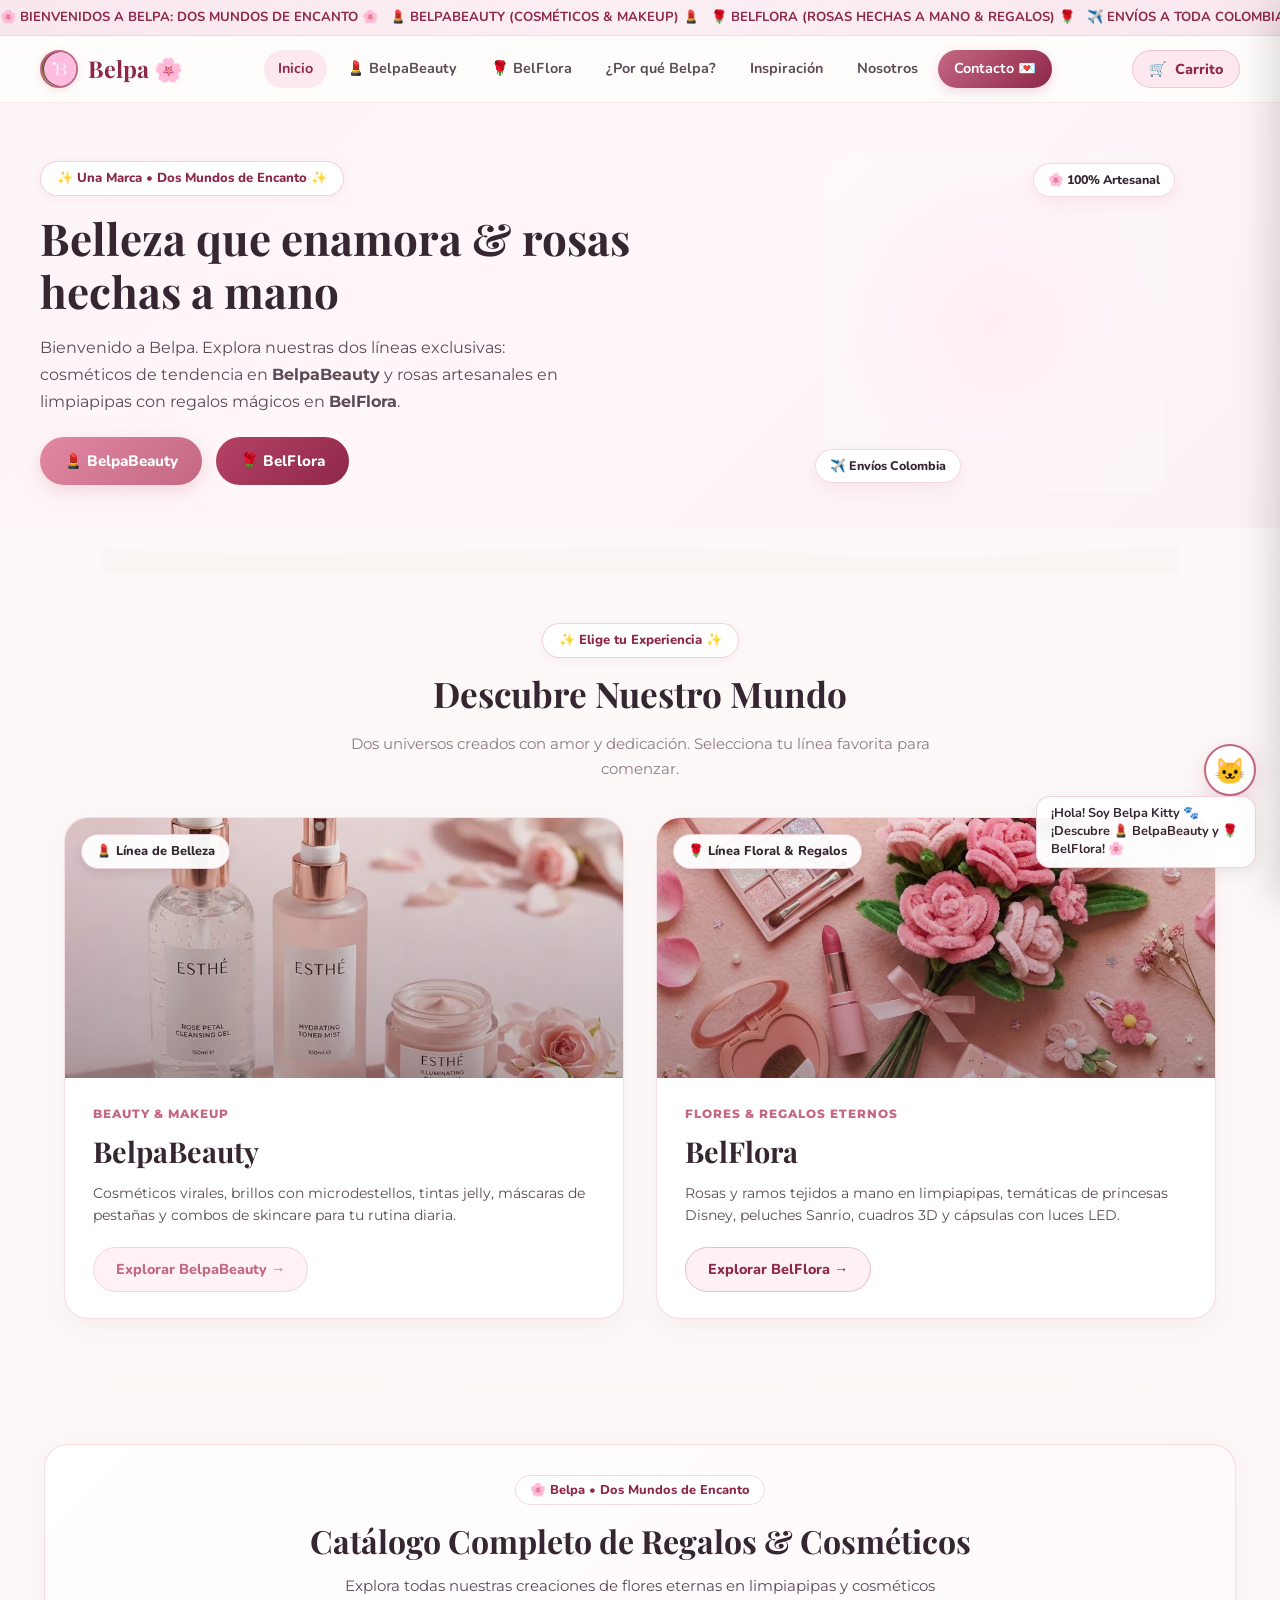
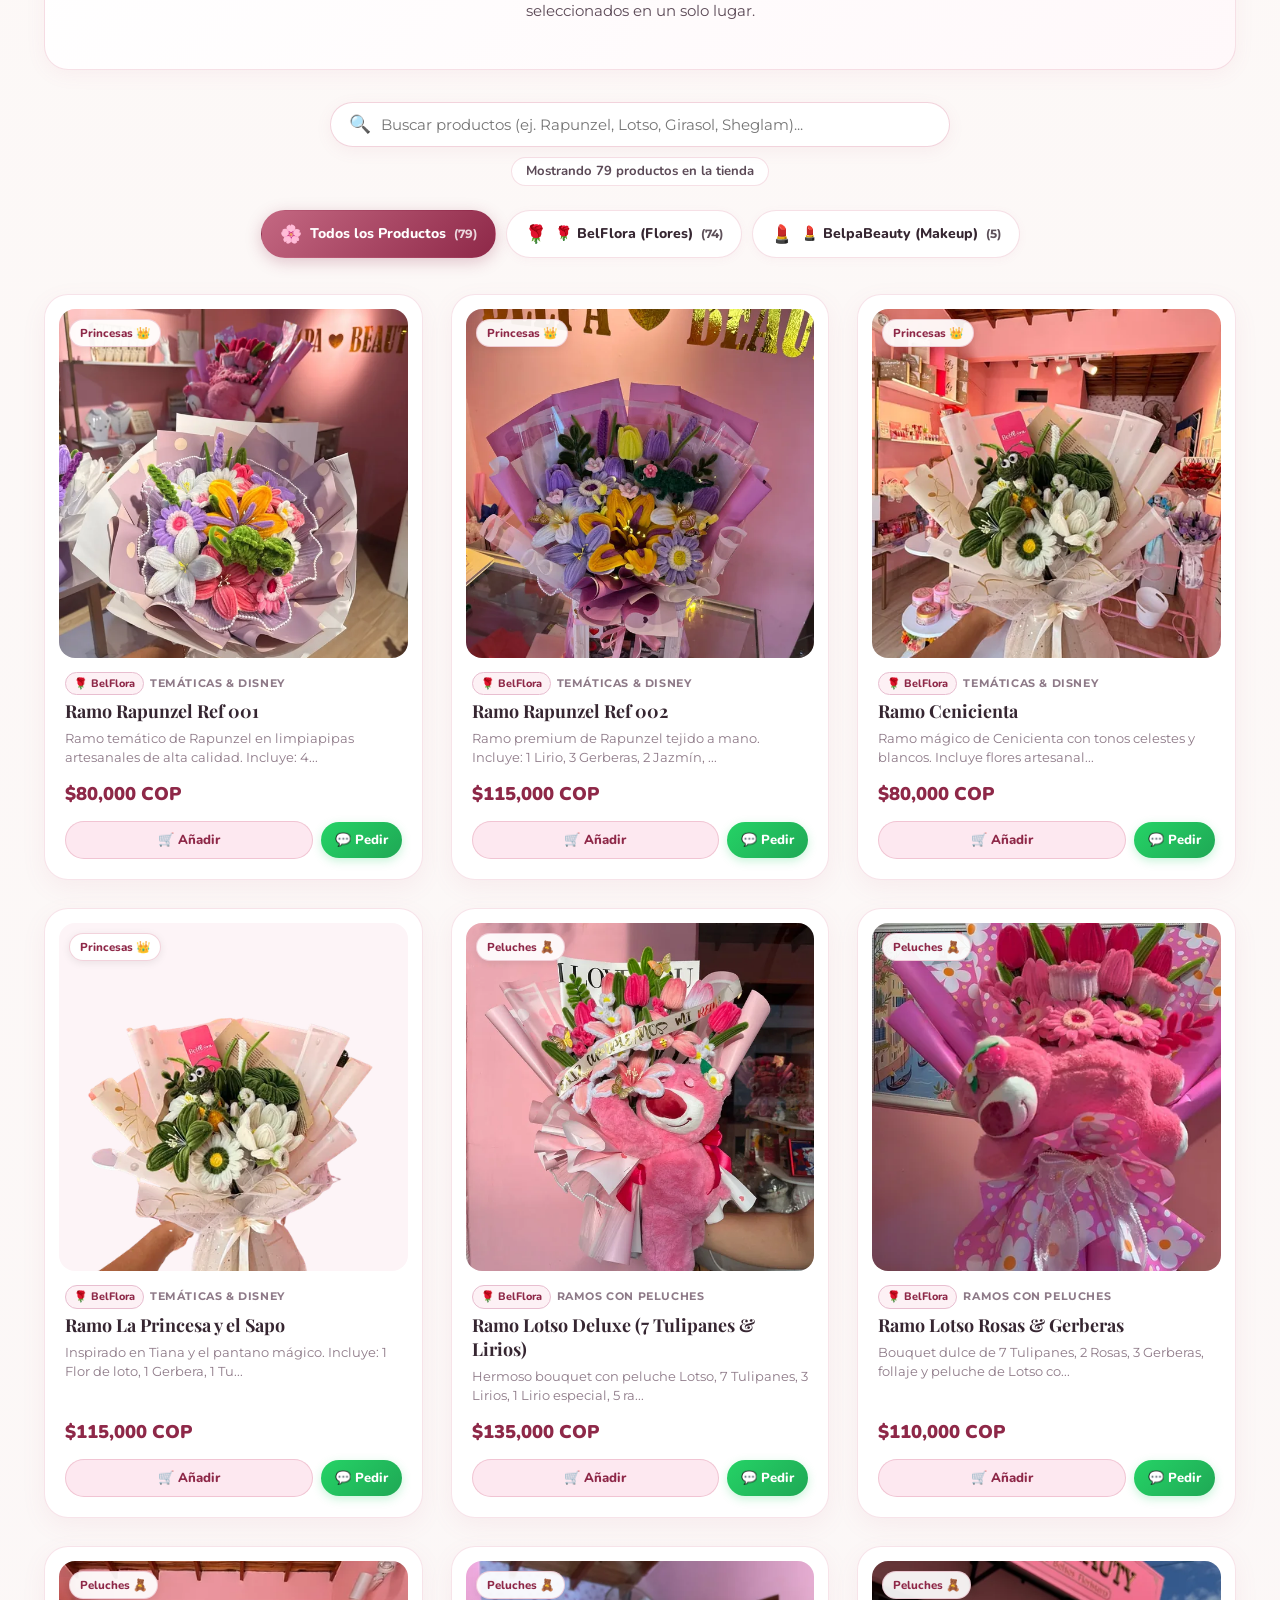
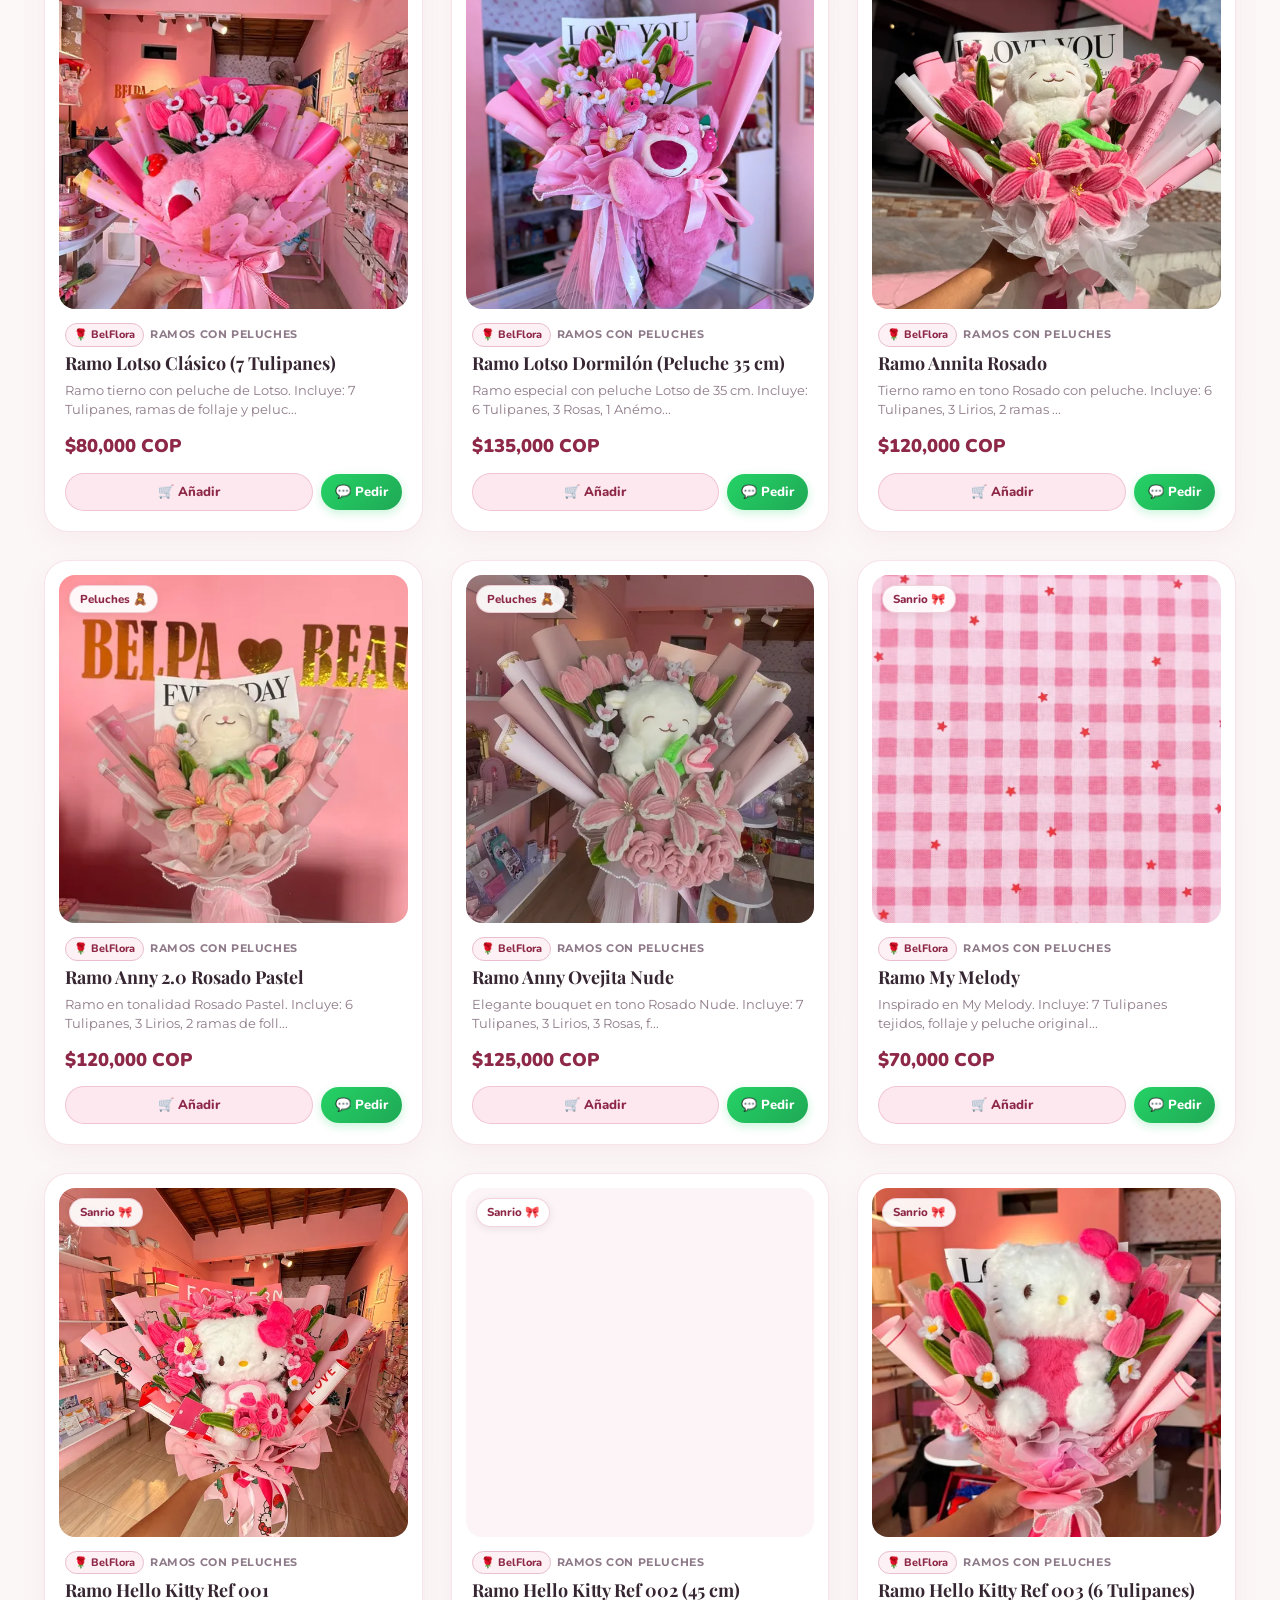
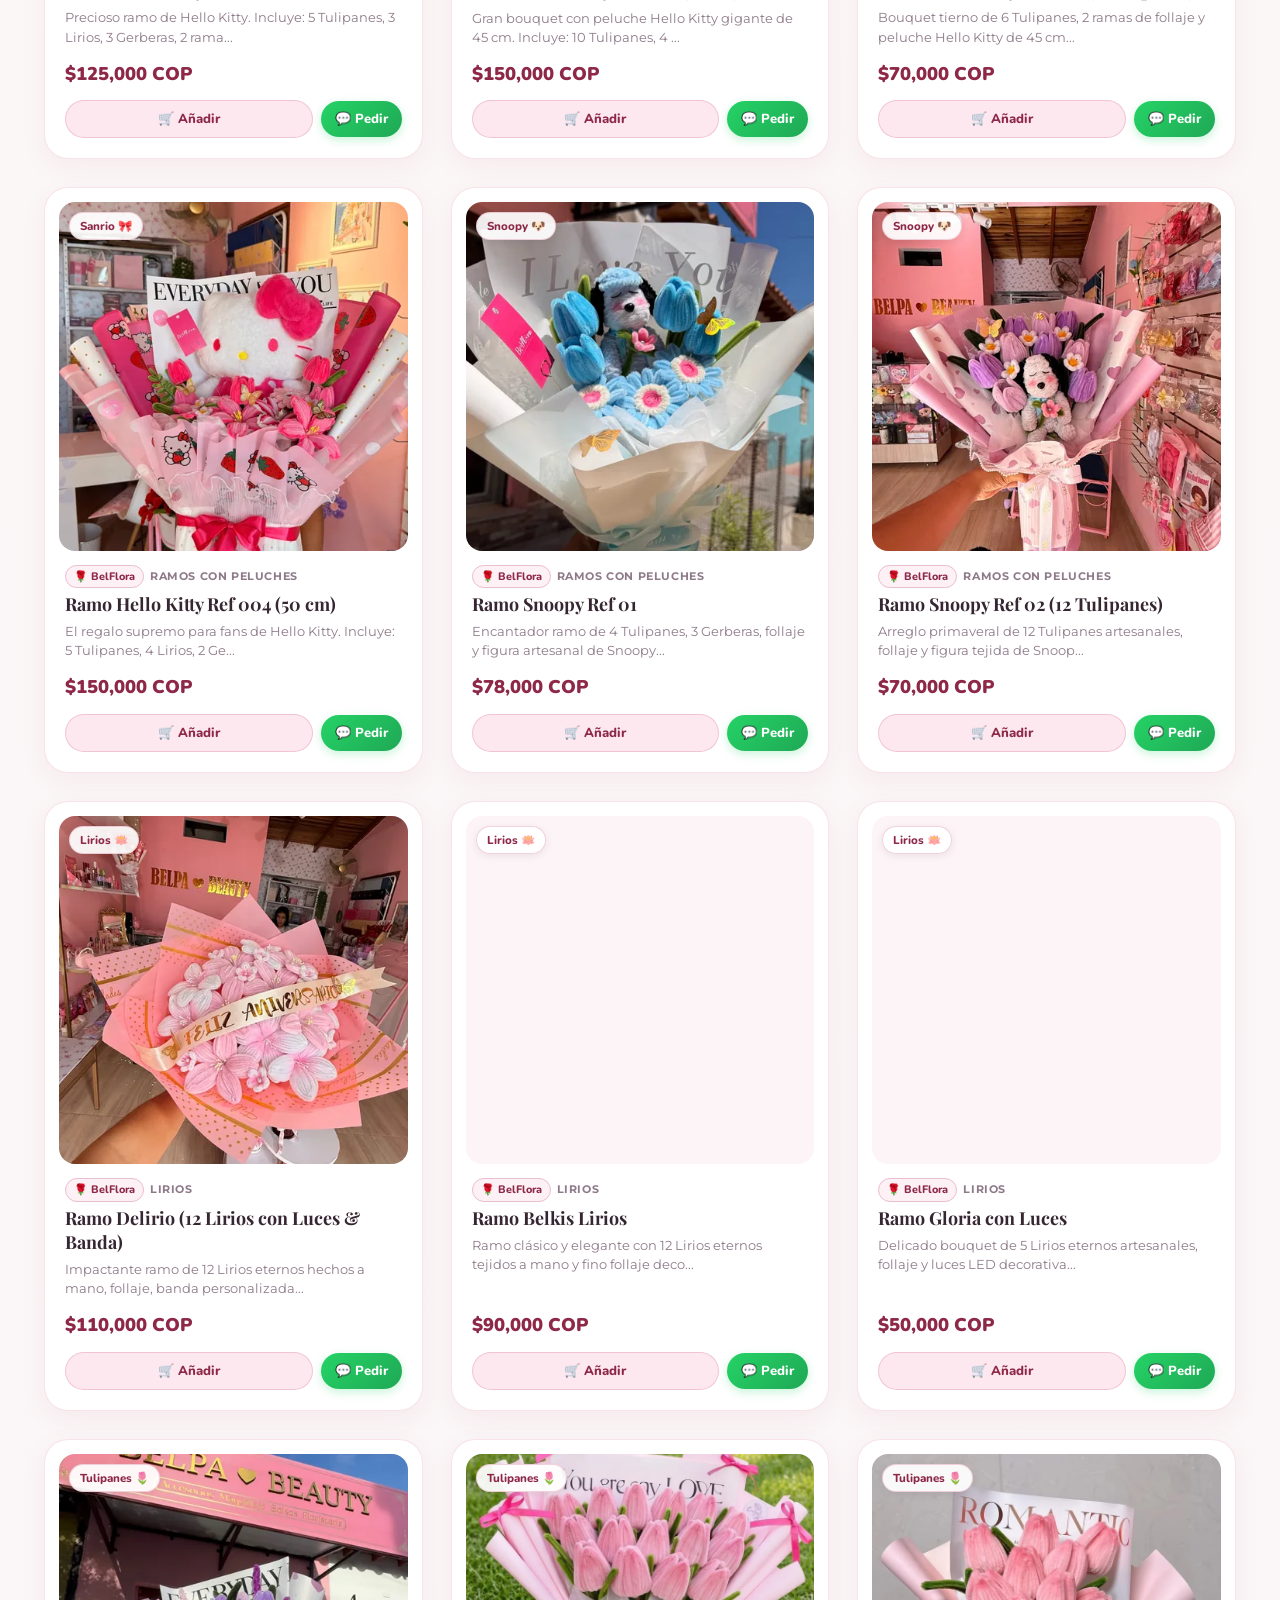
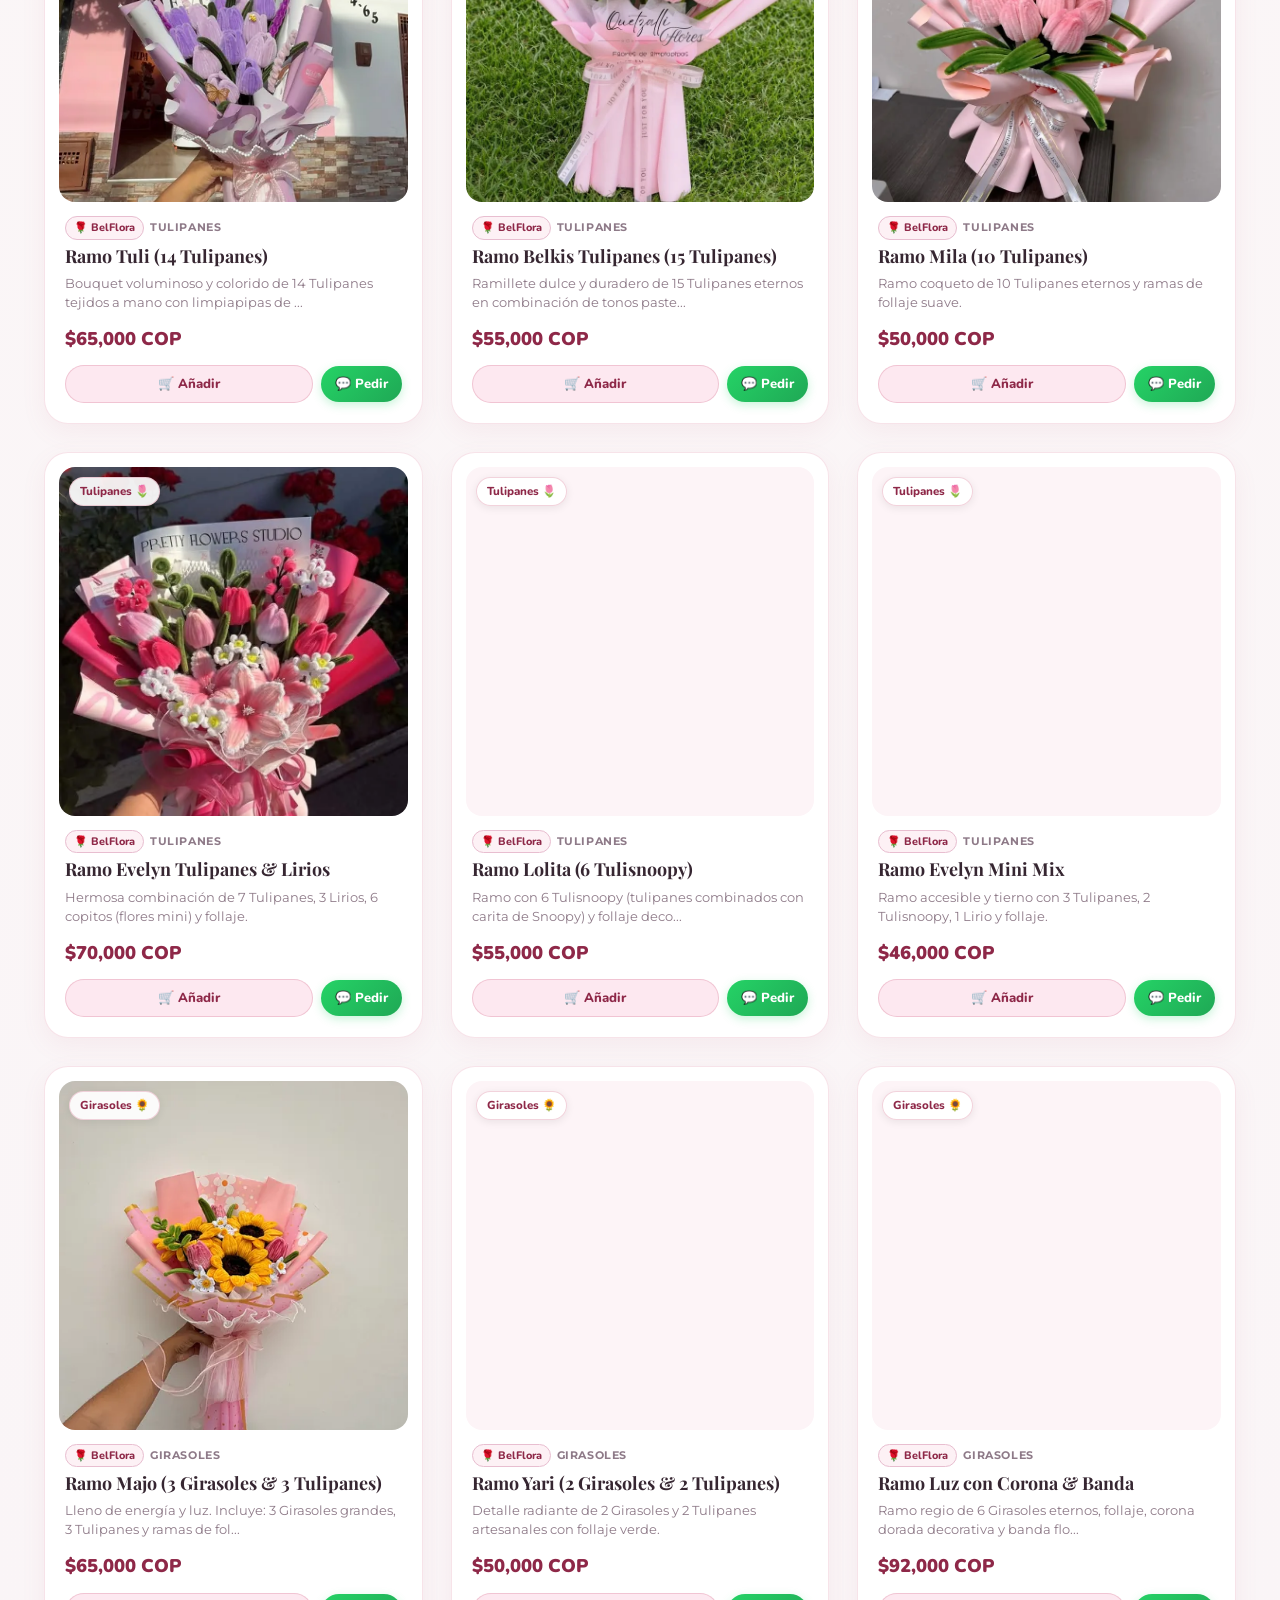
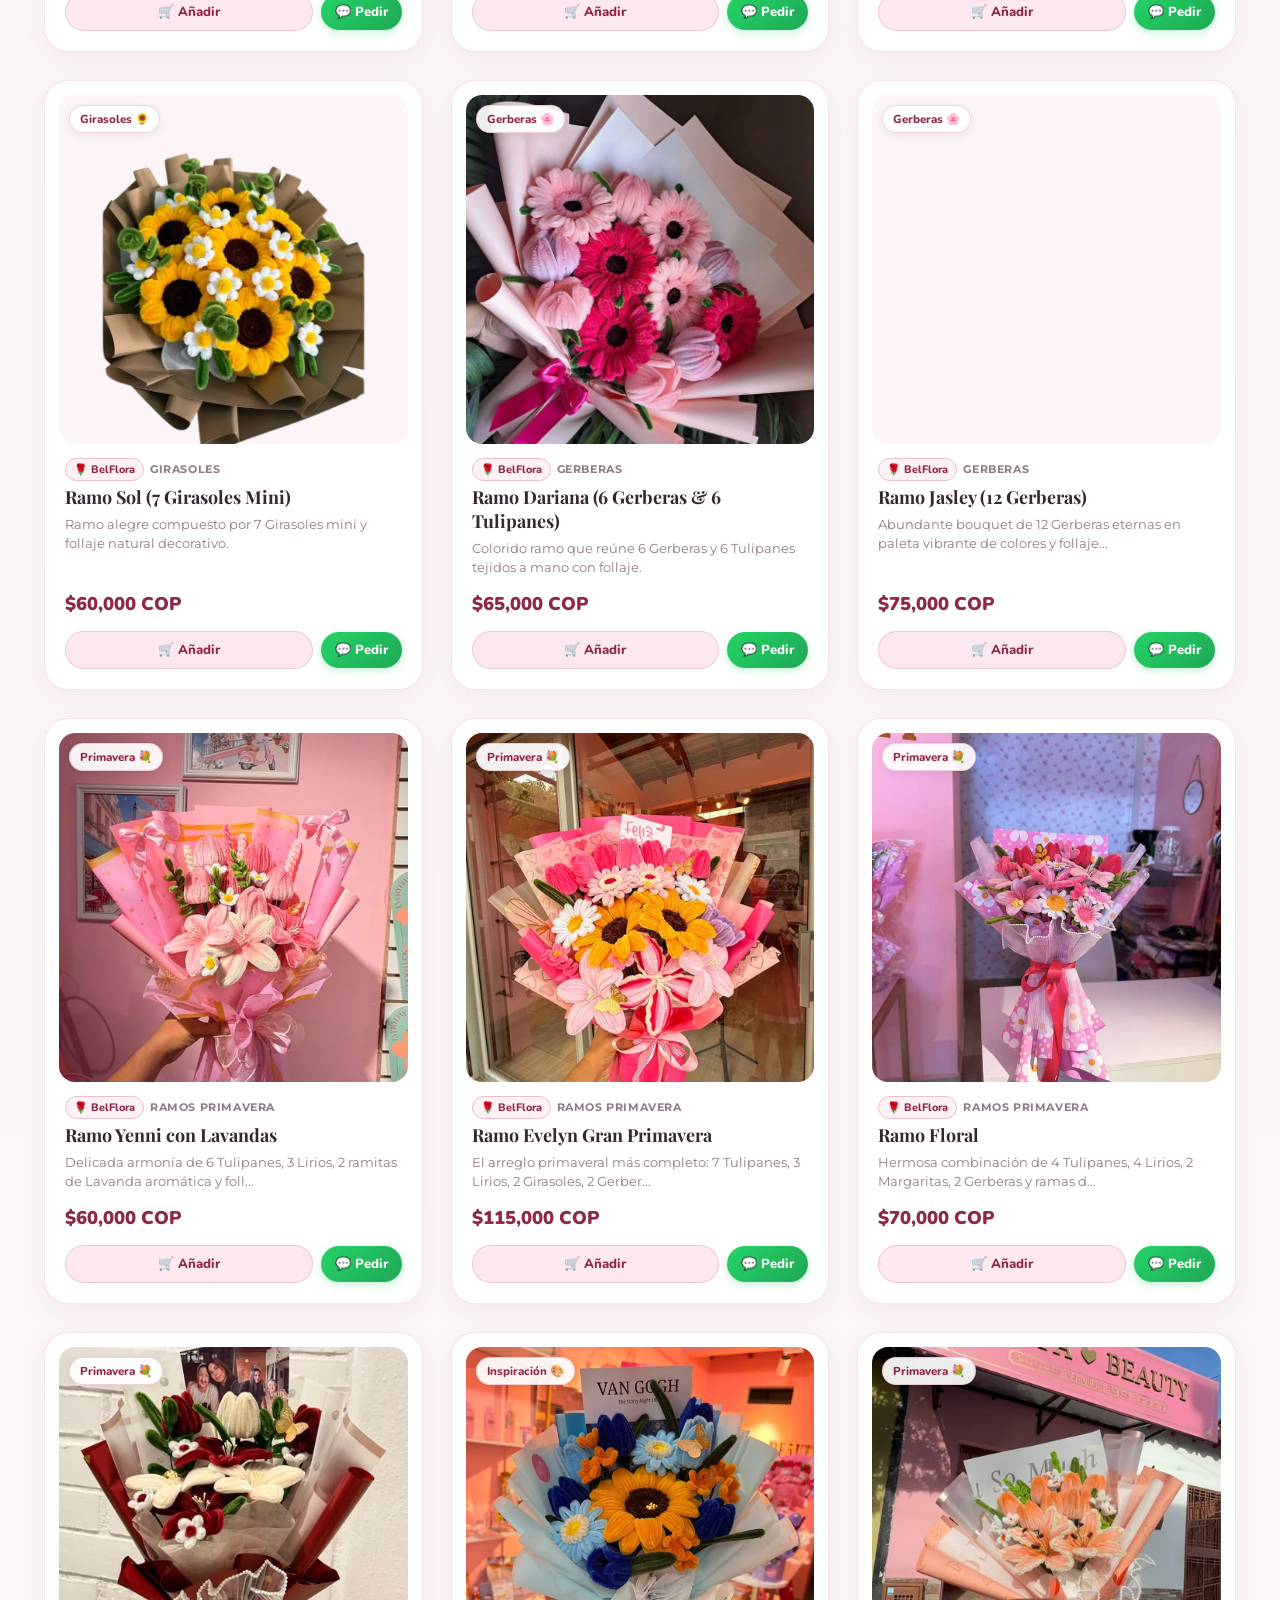
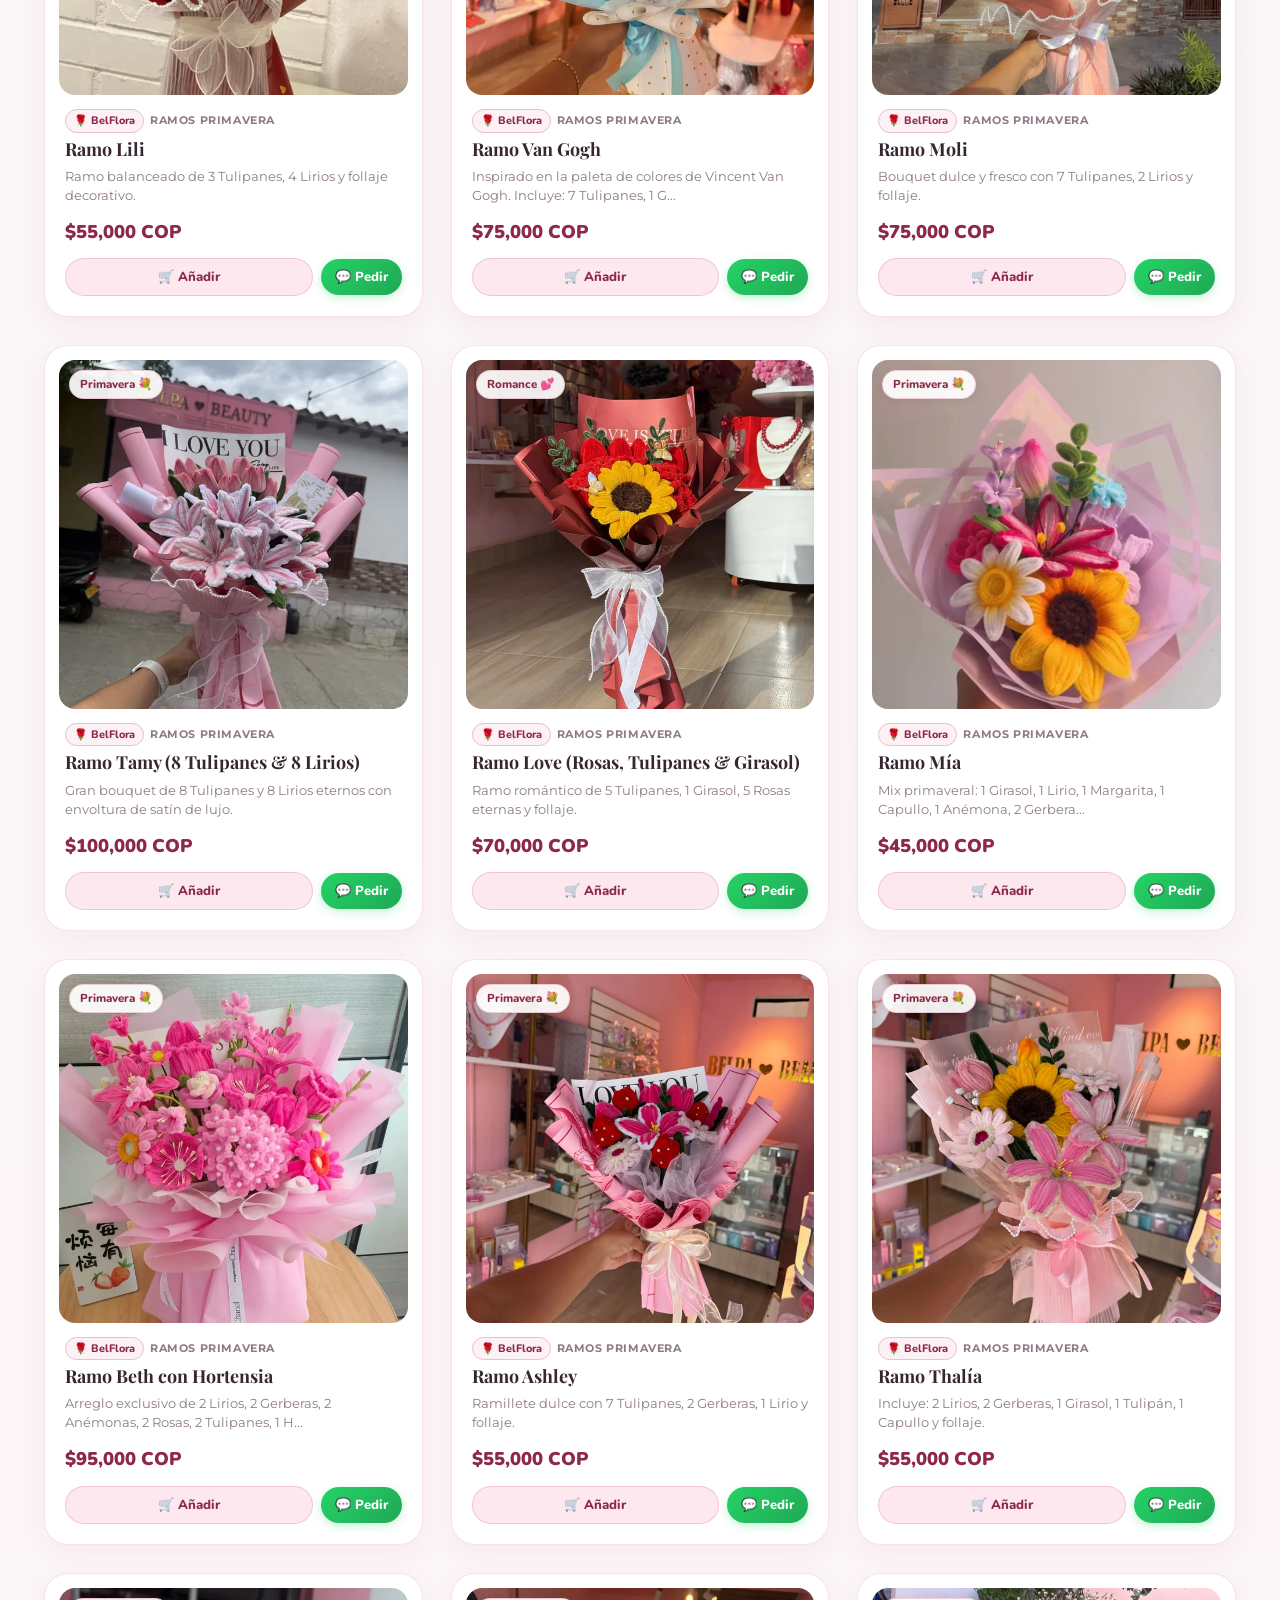
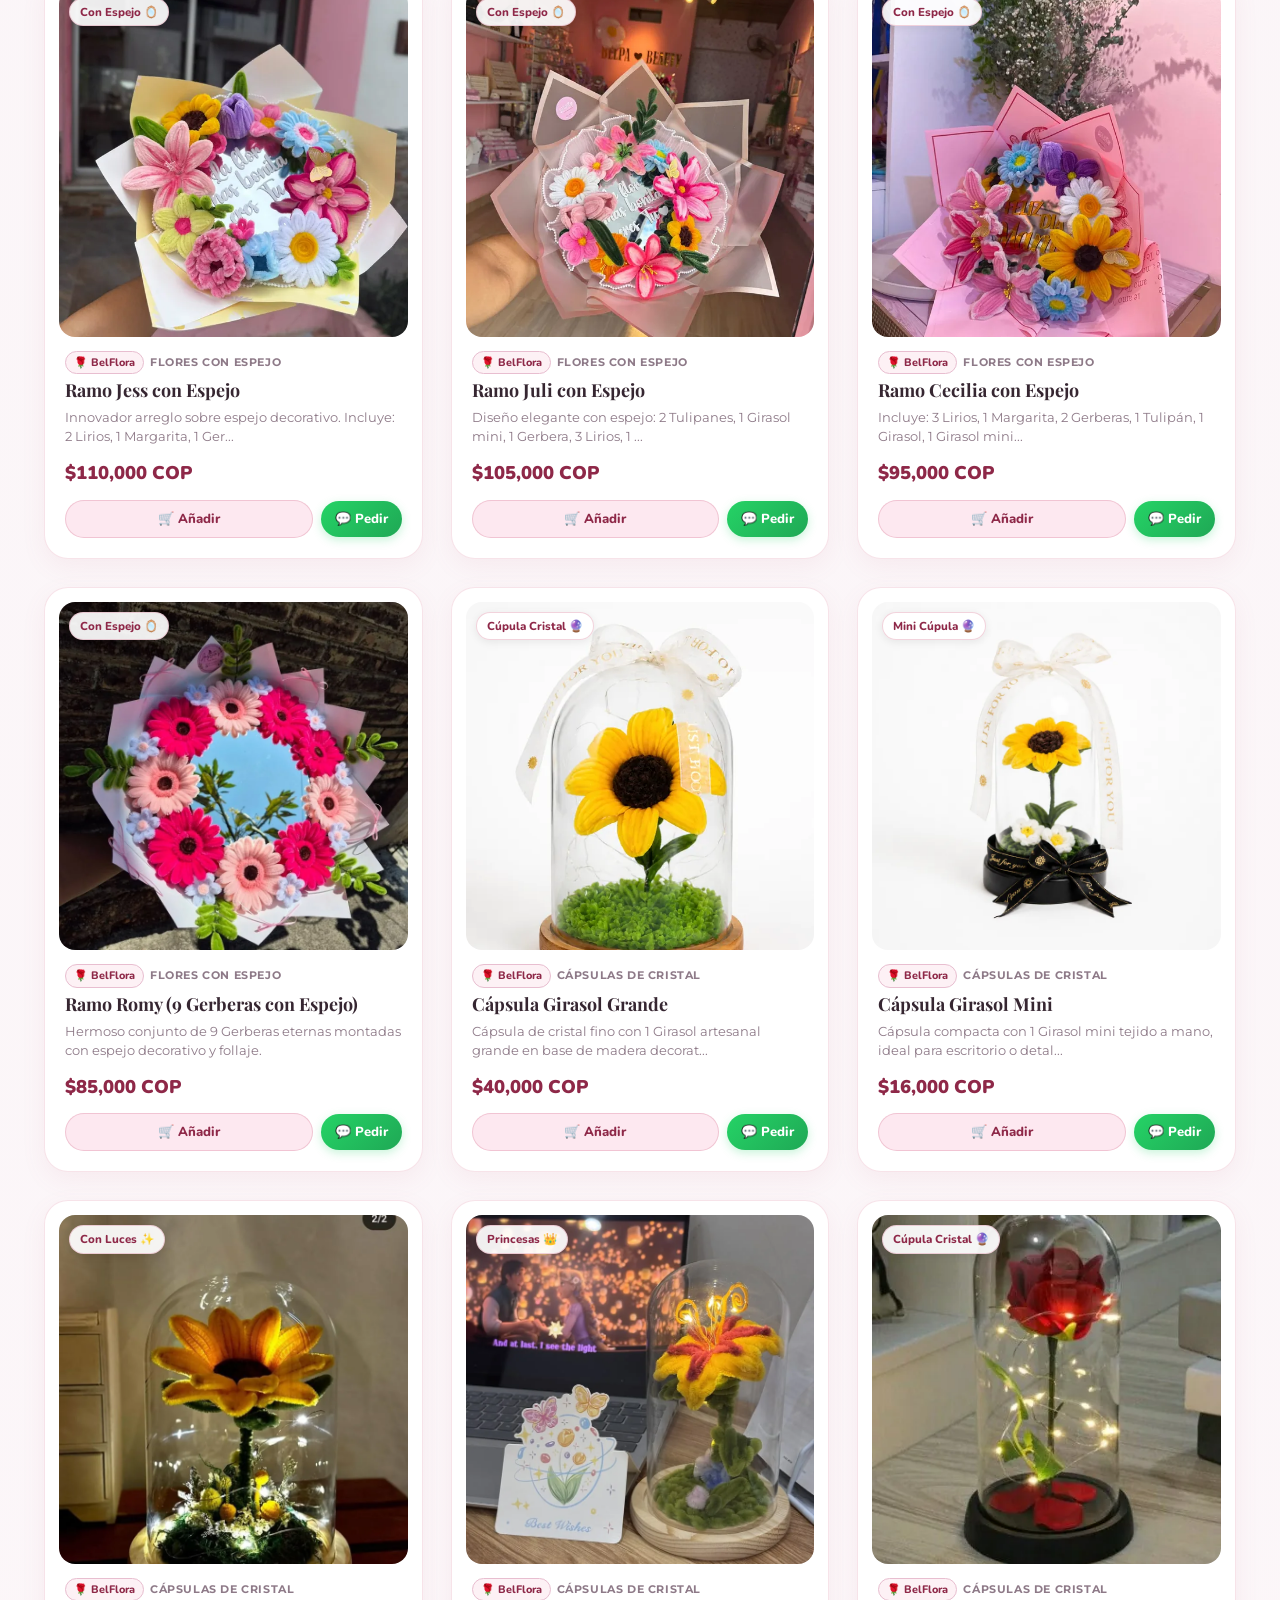
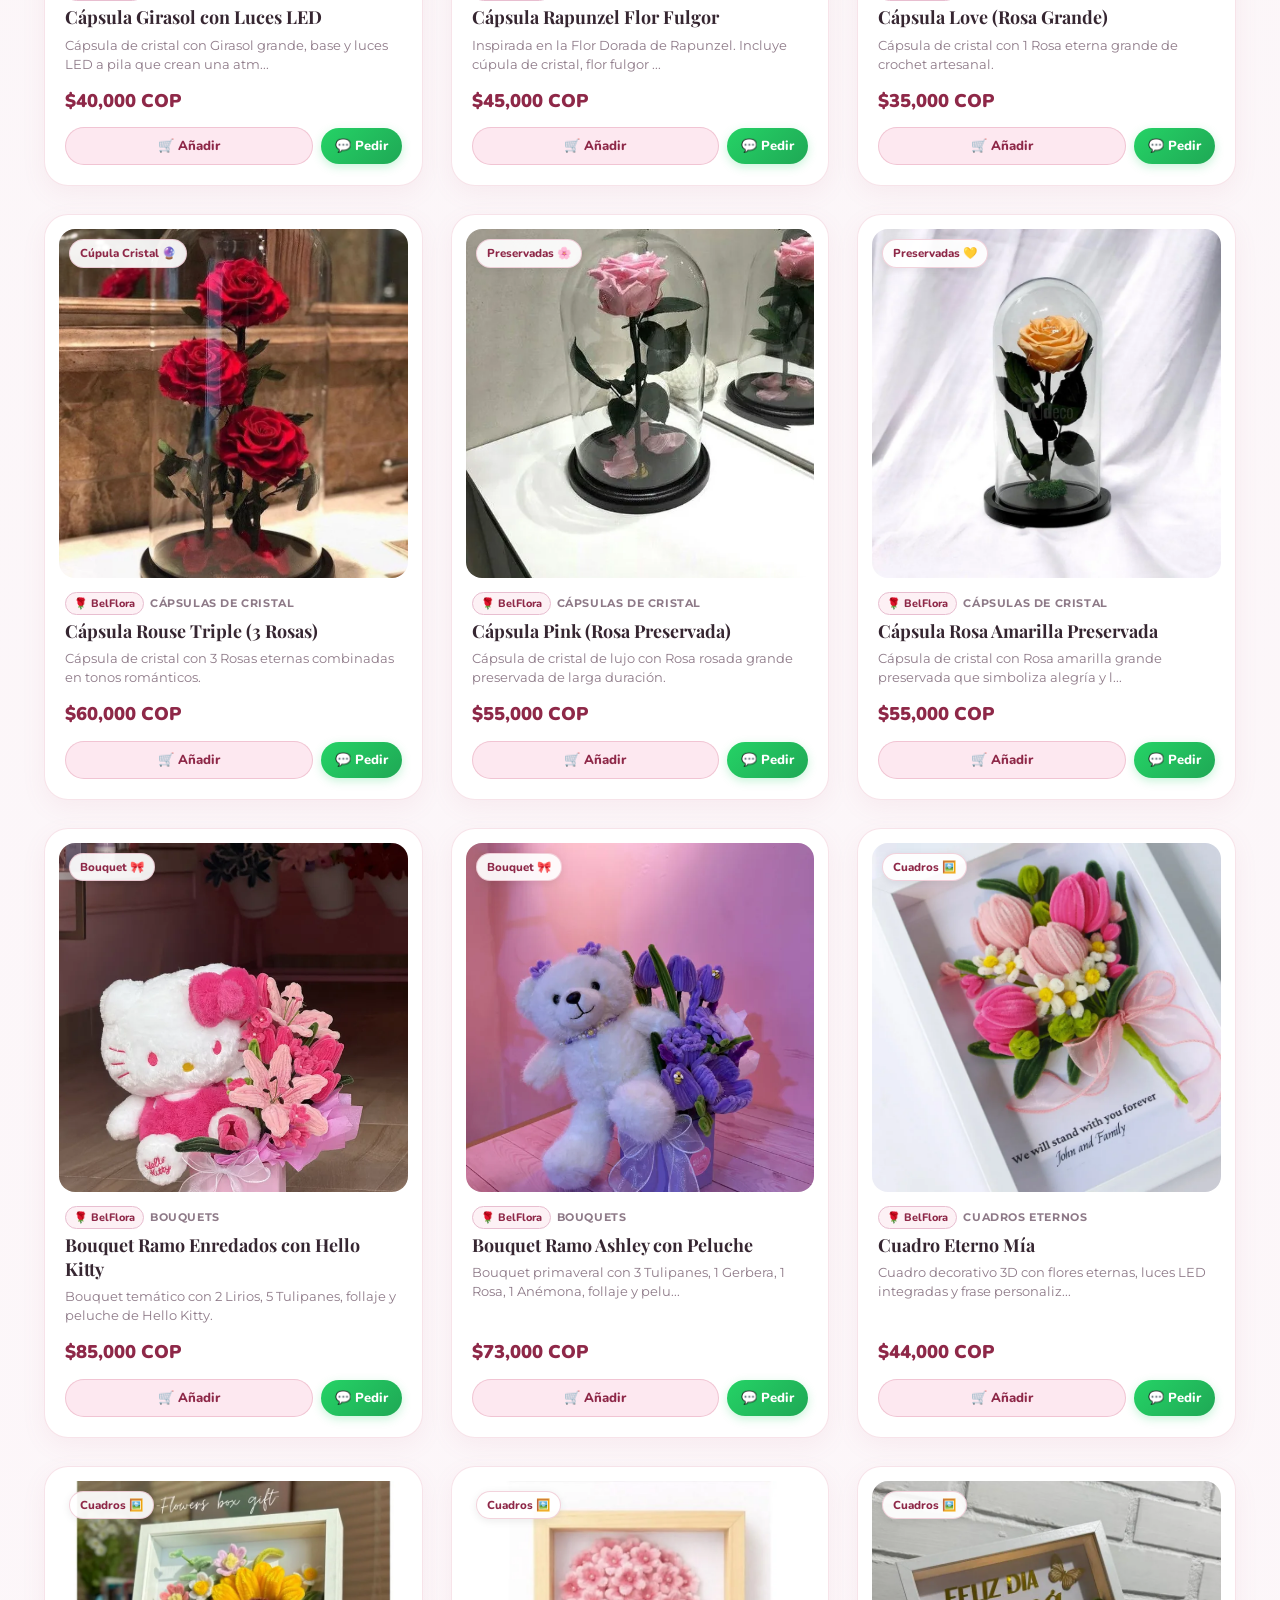
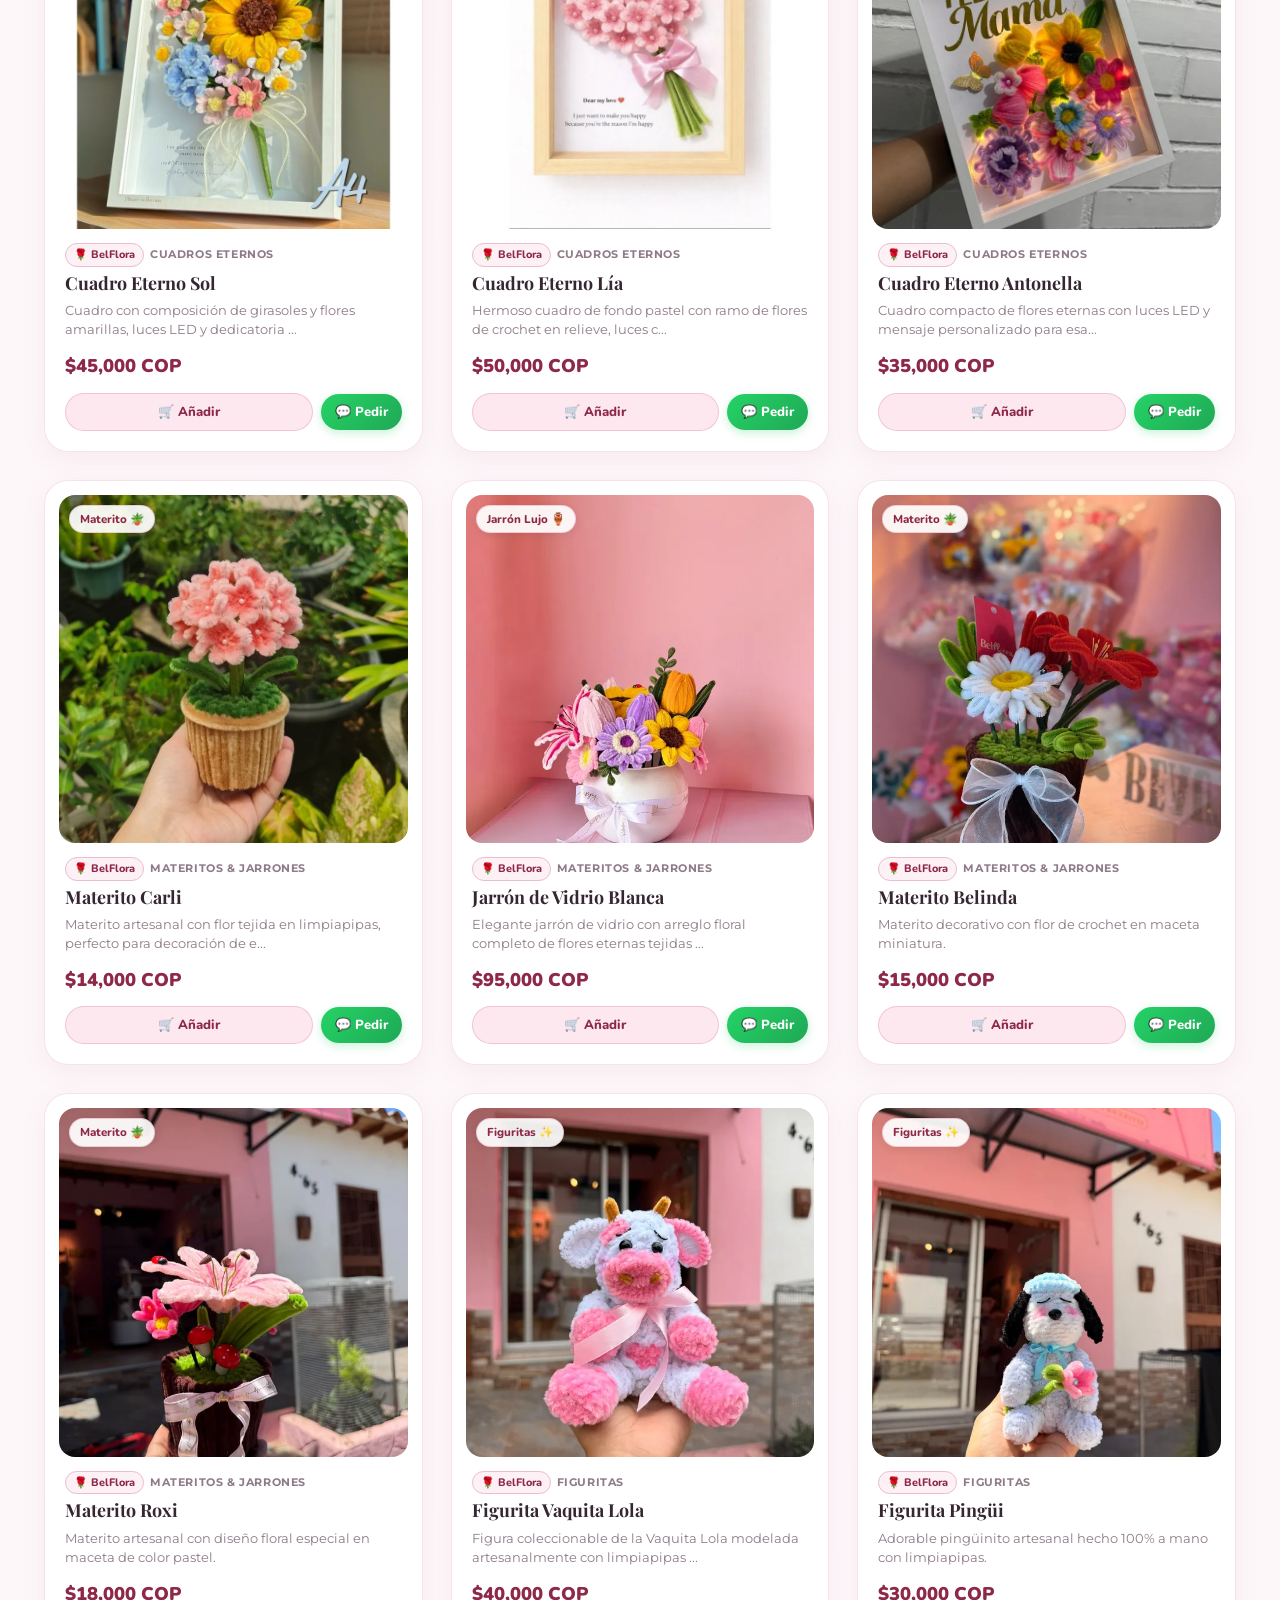
==== commit 14c410b6: "Bloque 9: pagos notificaciones y control financiero" ====
--- a/index.html
+++ b/index.html
@@ -546,6 +546,16 @@
                     <span class="field-error-msg" id="err-cart-client-address" style="display:none;"></span>
                 </div>
                 <div class="cart-form-field">
+                    <label for="cart-payment-method">Método de Pago:</label>
+                    <select id="cart-payment-method" class="cart-select">
+                        <option value="cash" selected>💵 Pago contra entrega</option>
+                        <option value="bank_transfer">🏦 Transferencia Bancaria (Bancolombia)</option>
+                        <option value="nequi">📱 Nequi</option>
+                        <option value="daviplata">📱 Daviplata</option>
+                        <option value="card">💳 Pago en línea (Tarjeta / PSE / Wompi)</option>
+                    </select>
+                </div>
+                <div class="cart-form-field">
                     <label for="cart-client-notes">Nota especial o dedicatoria (Opcional):</label>
                     <input type="text" id="cart-client-notes" placeholder="Ej. 'Feliz Cumpleaños Mamá...'" class="cart-input">
                 </div>
